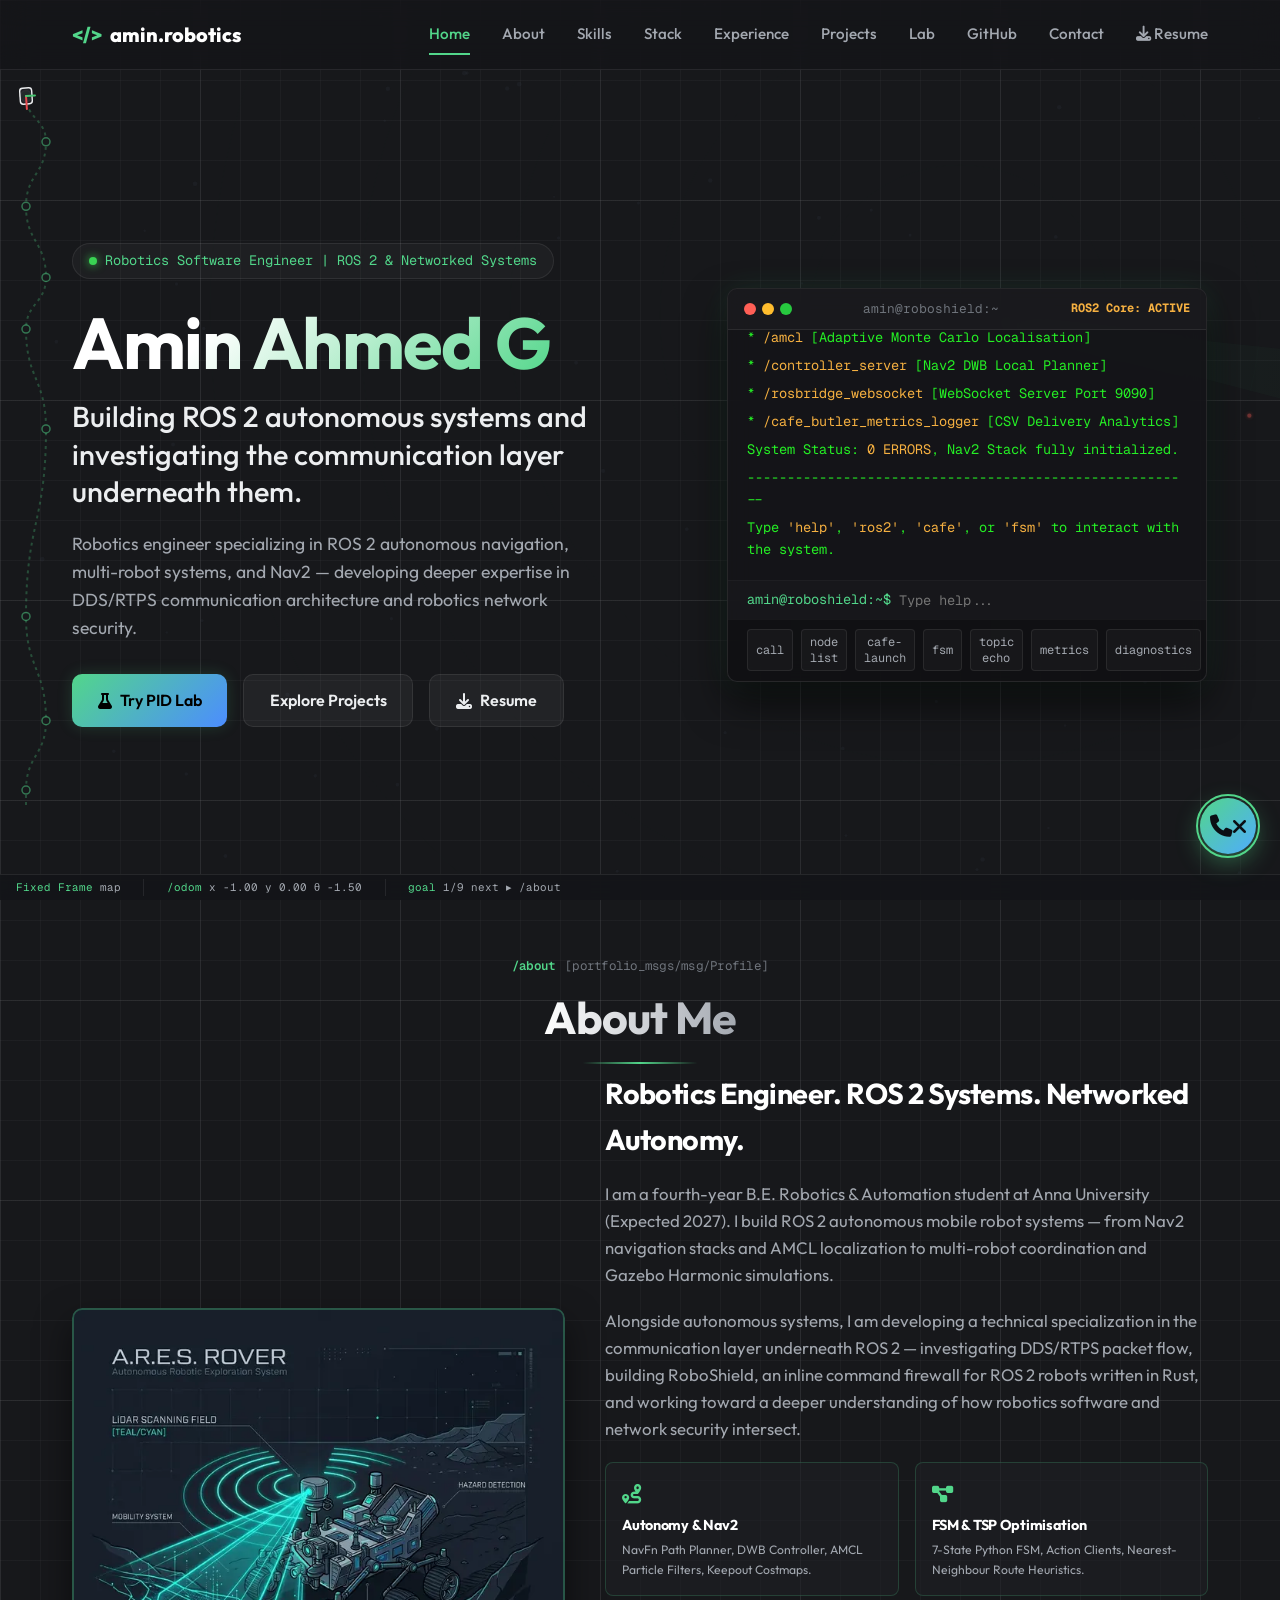
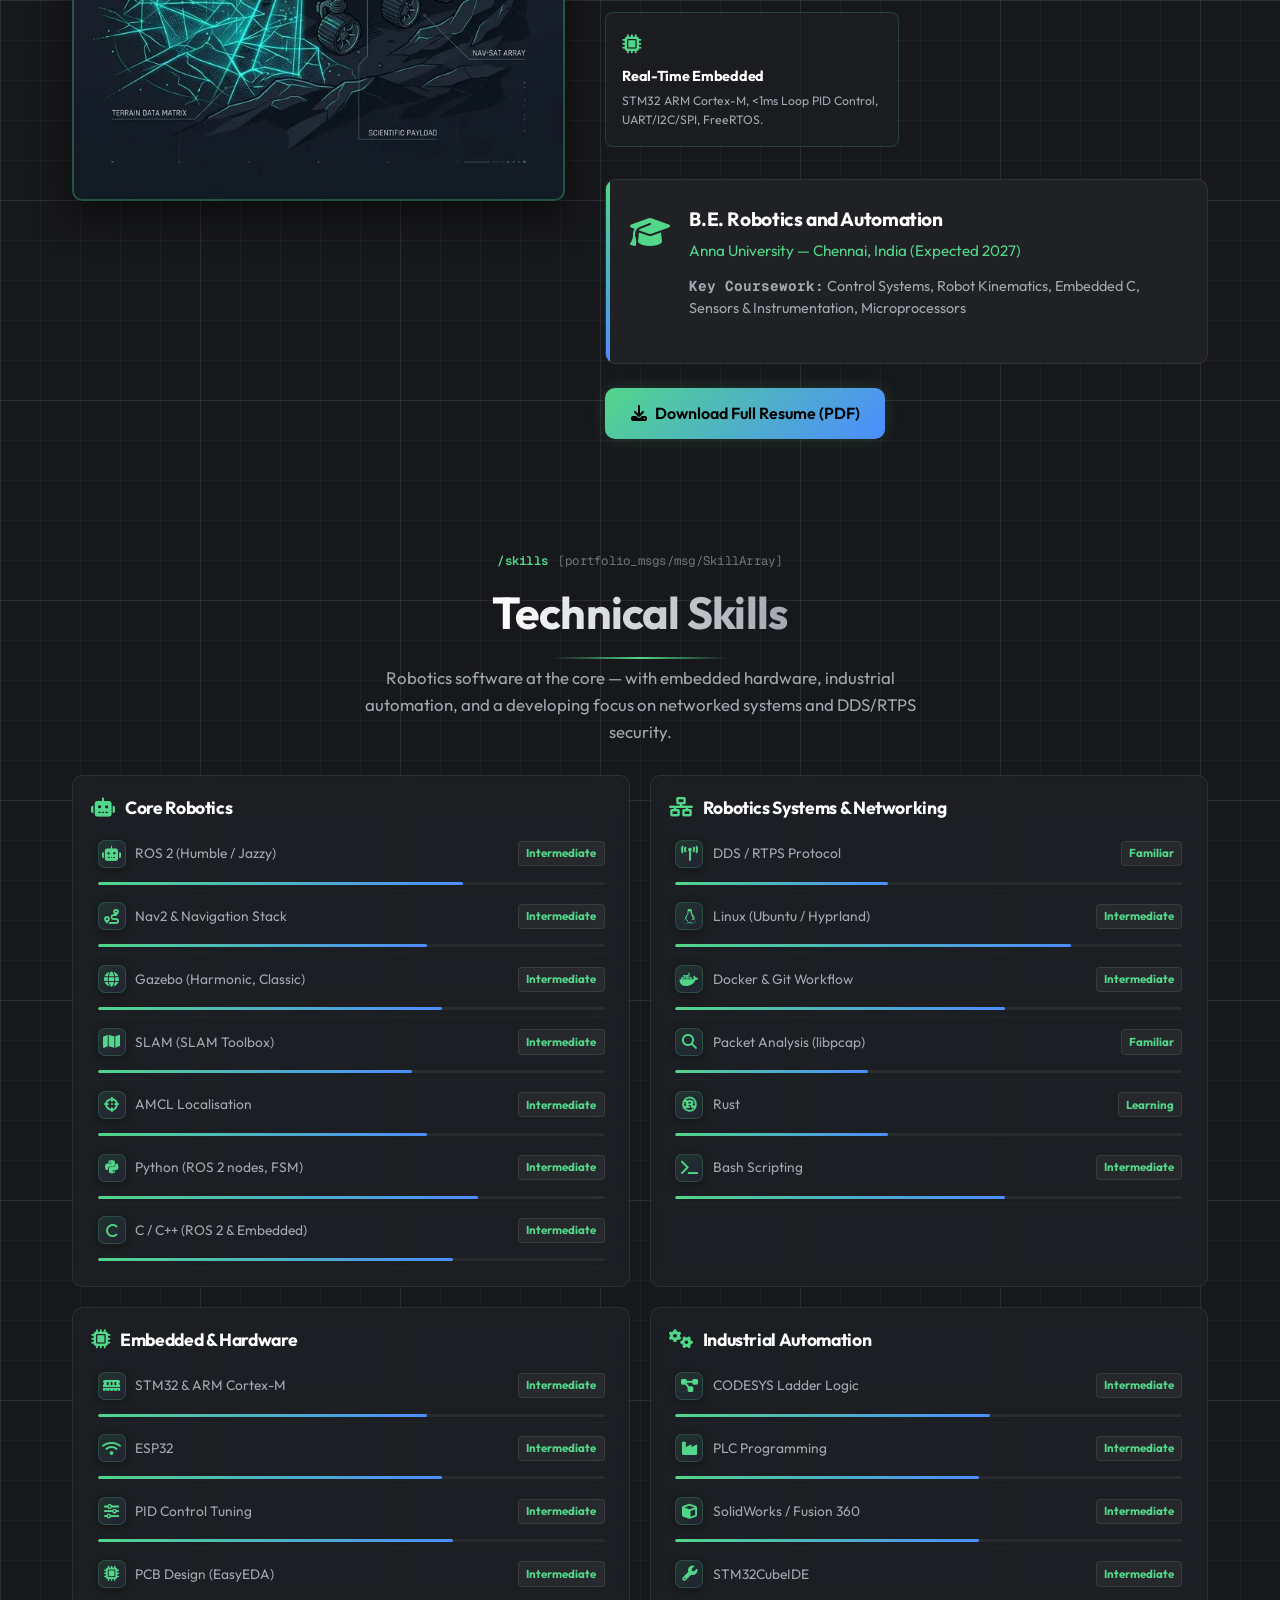
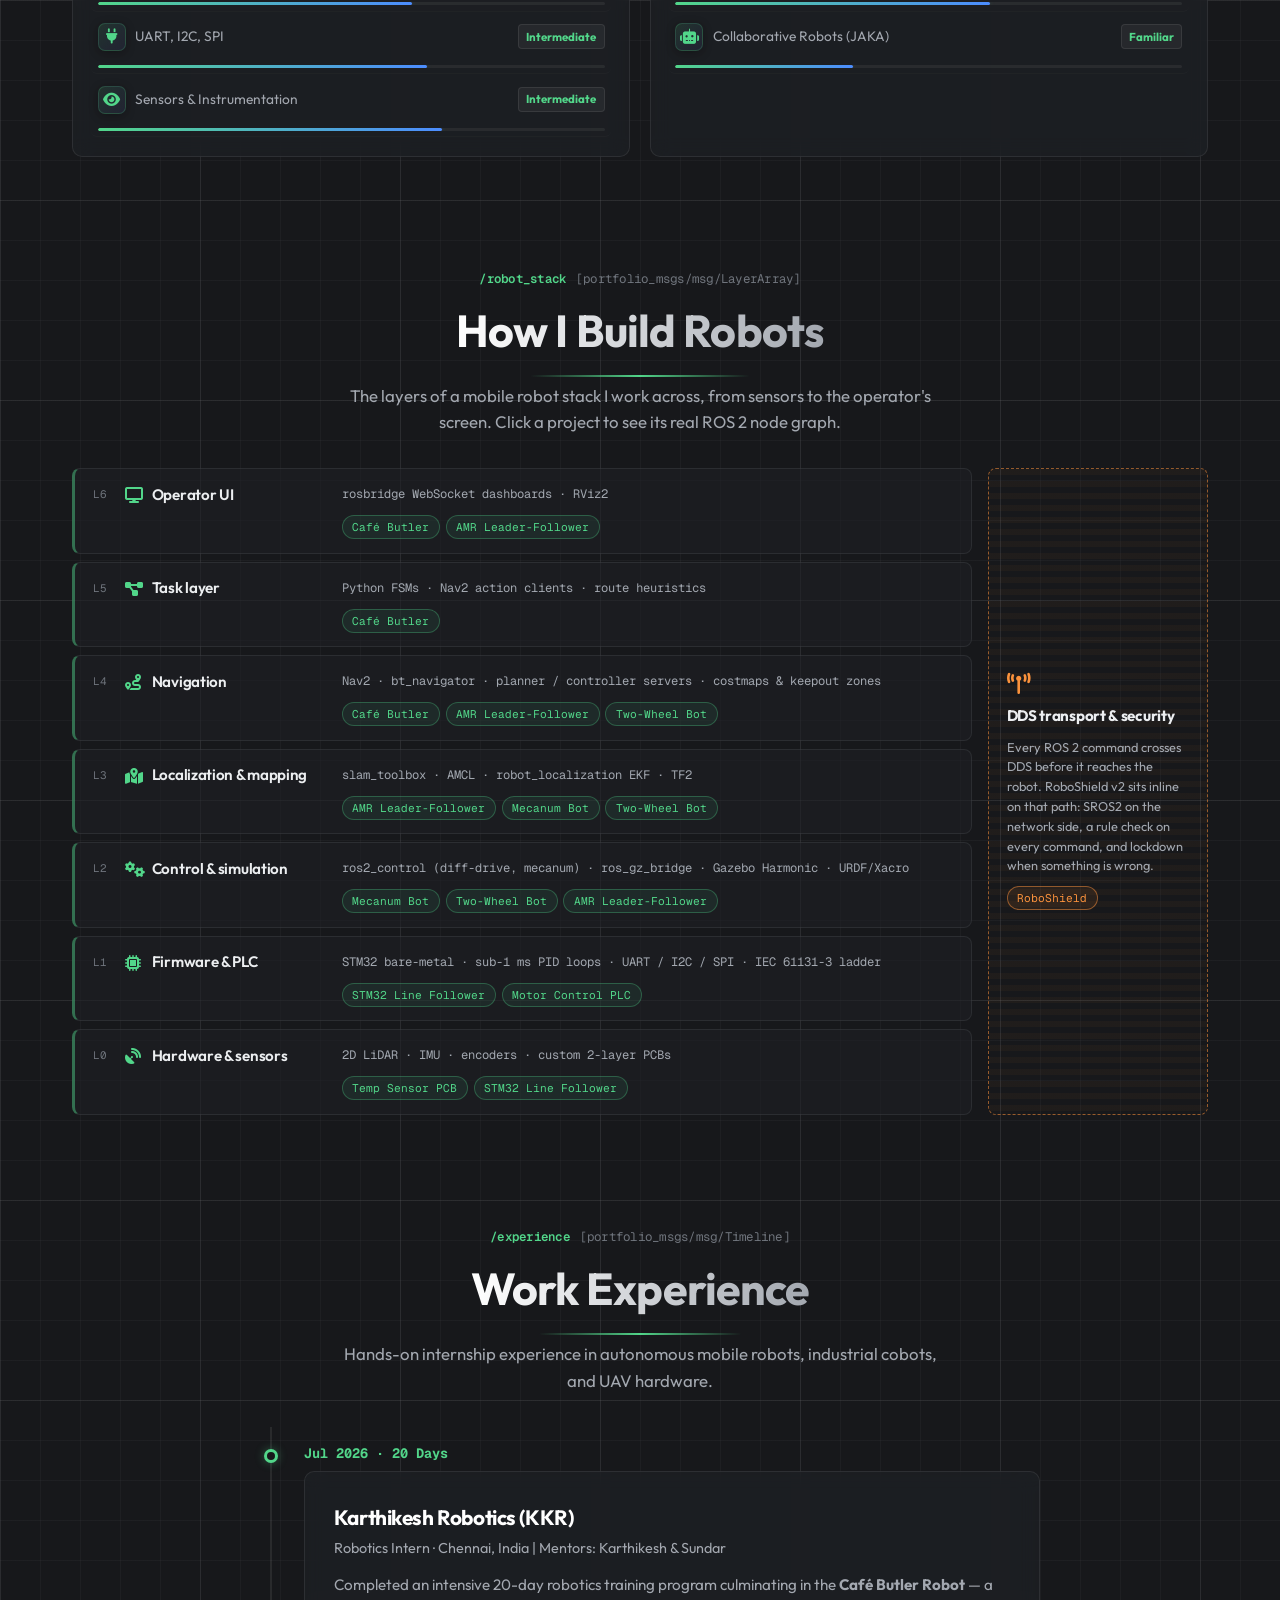
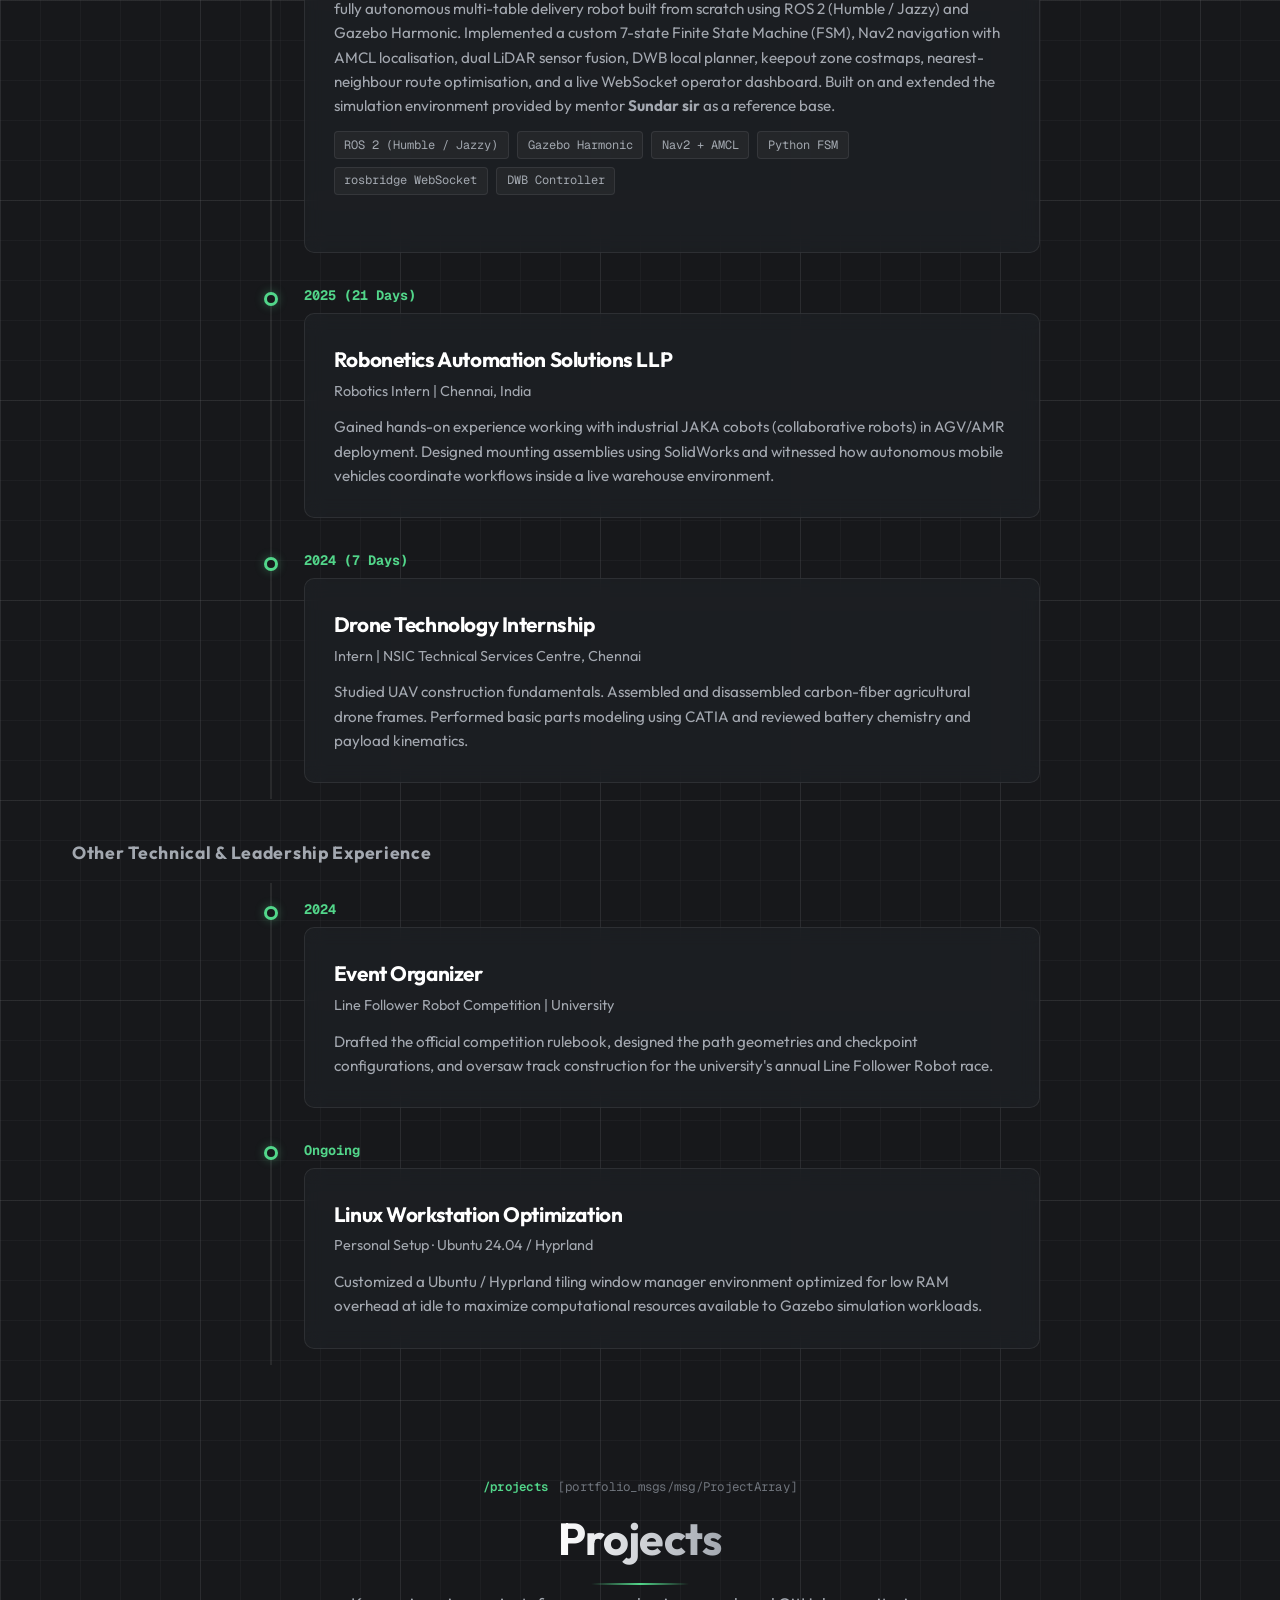
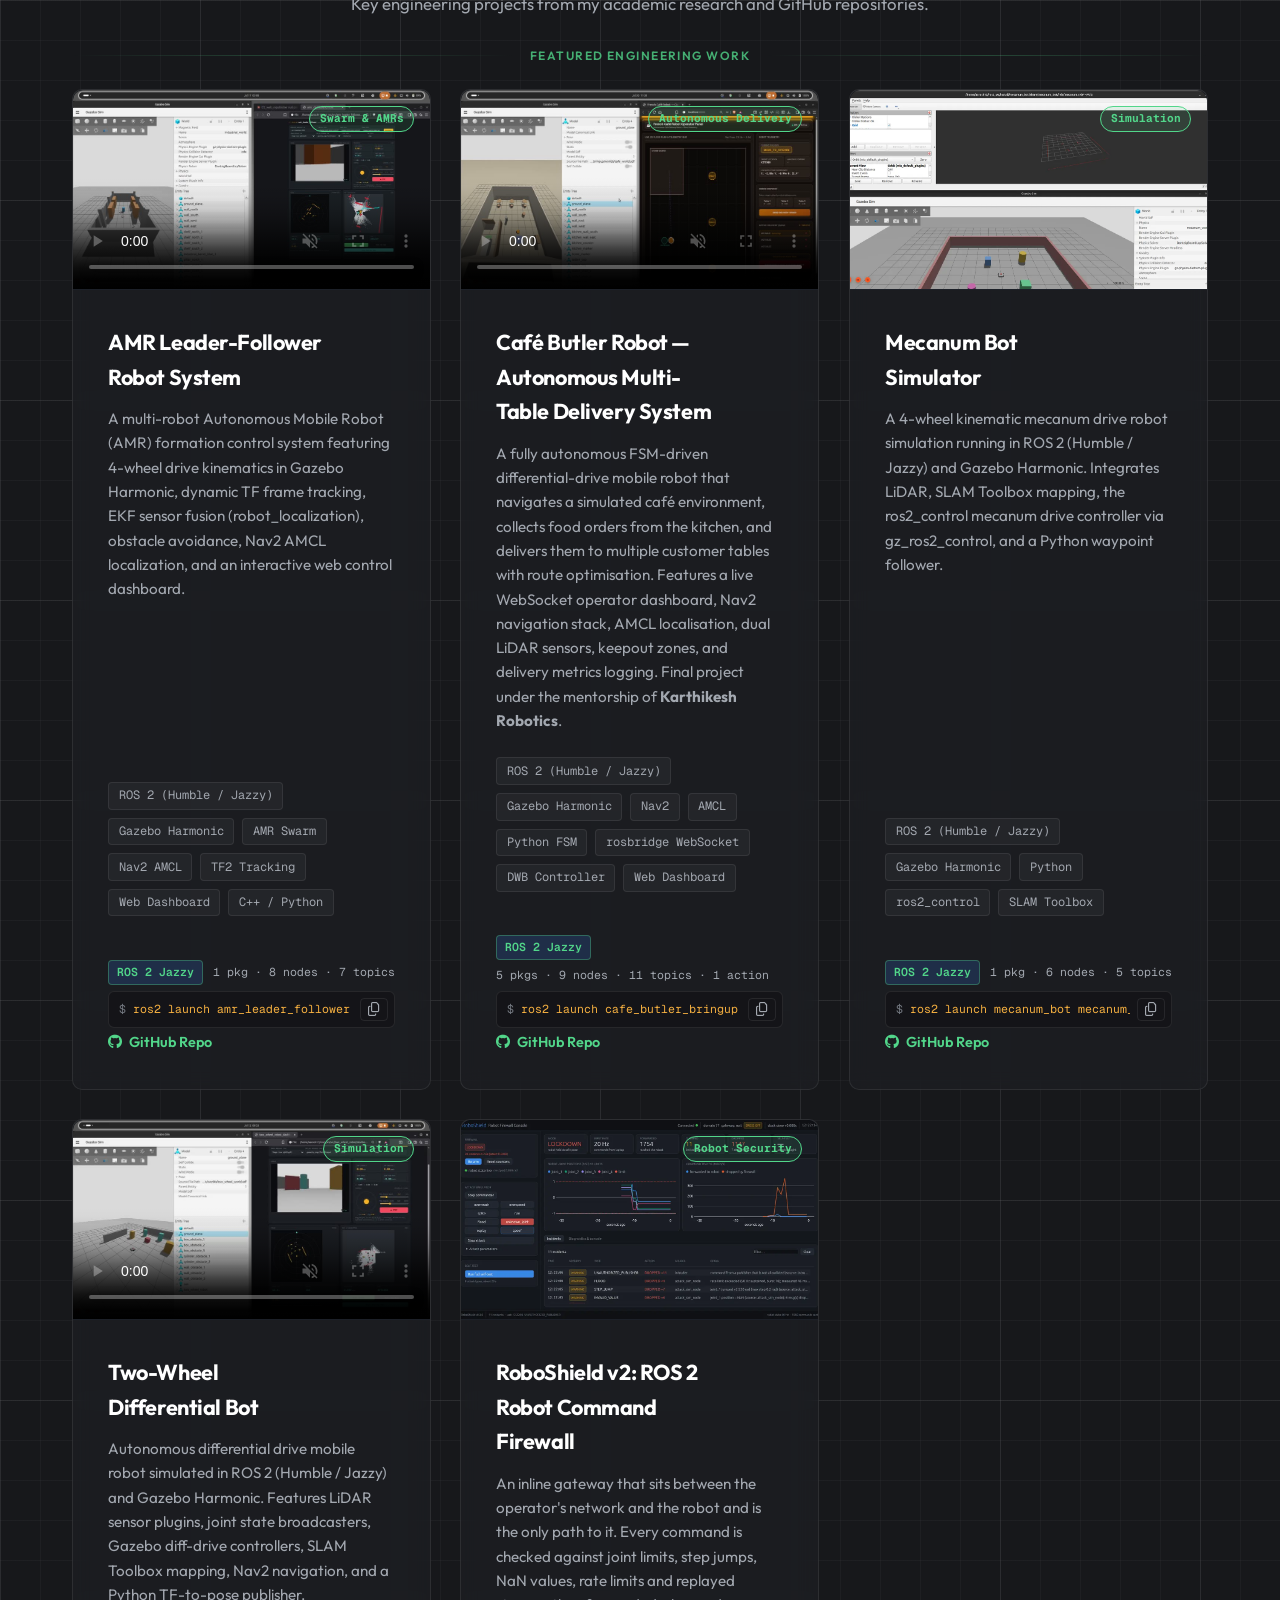
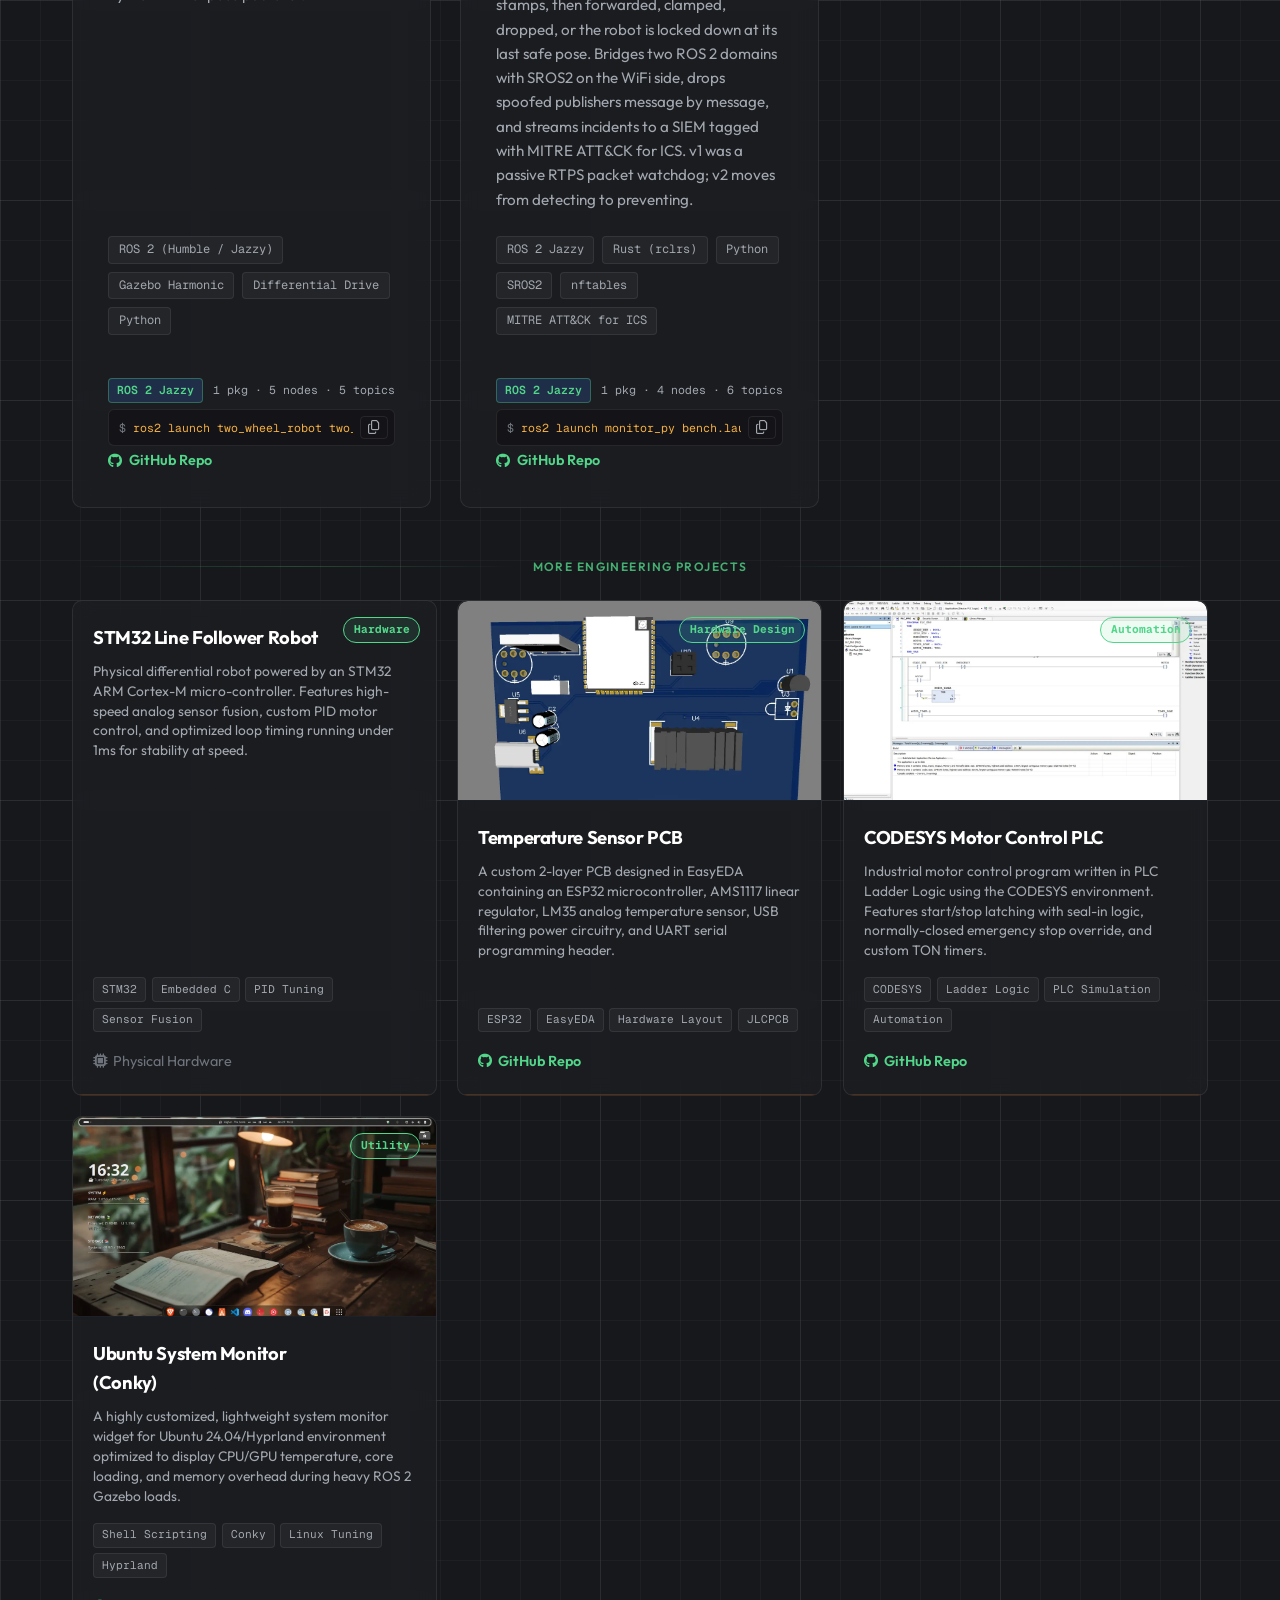
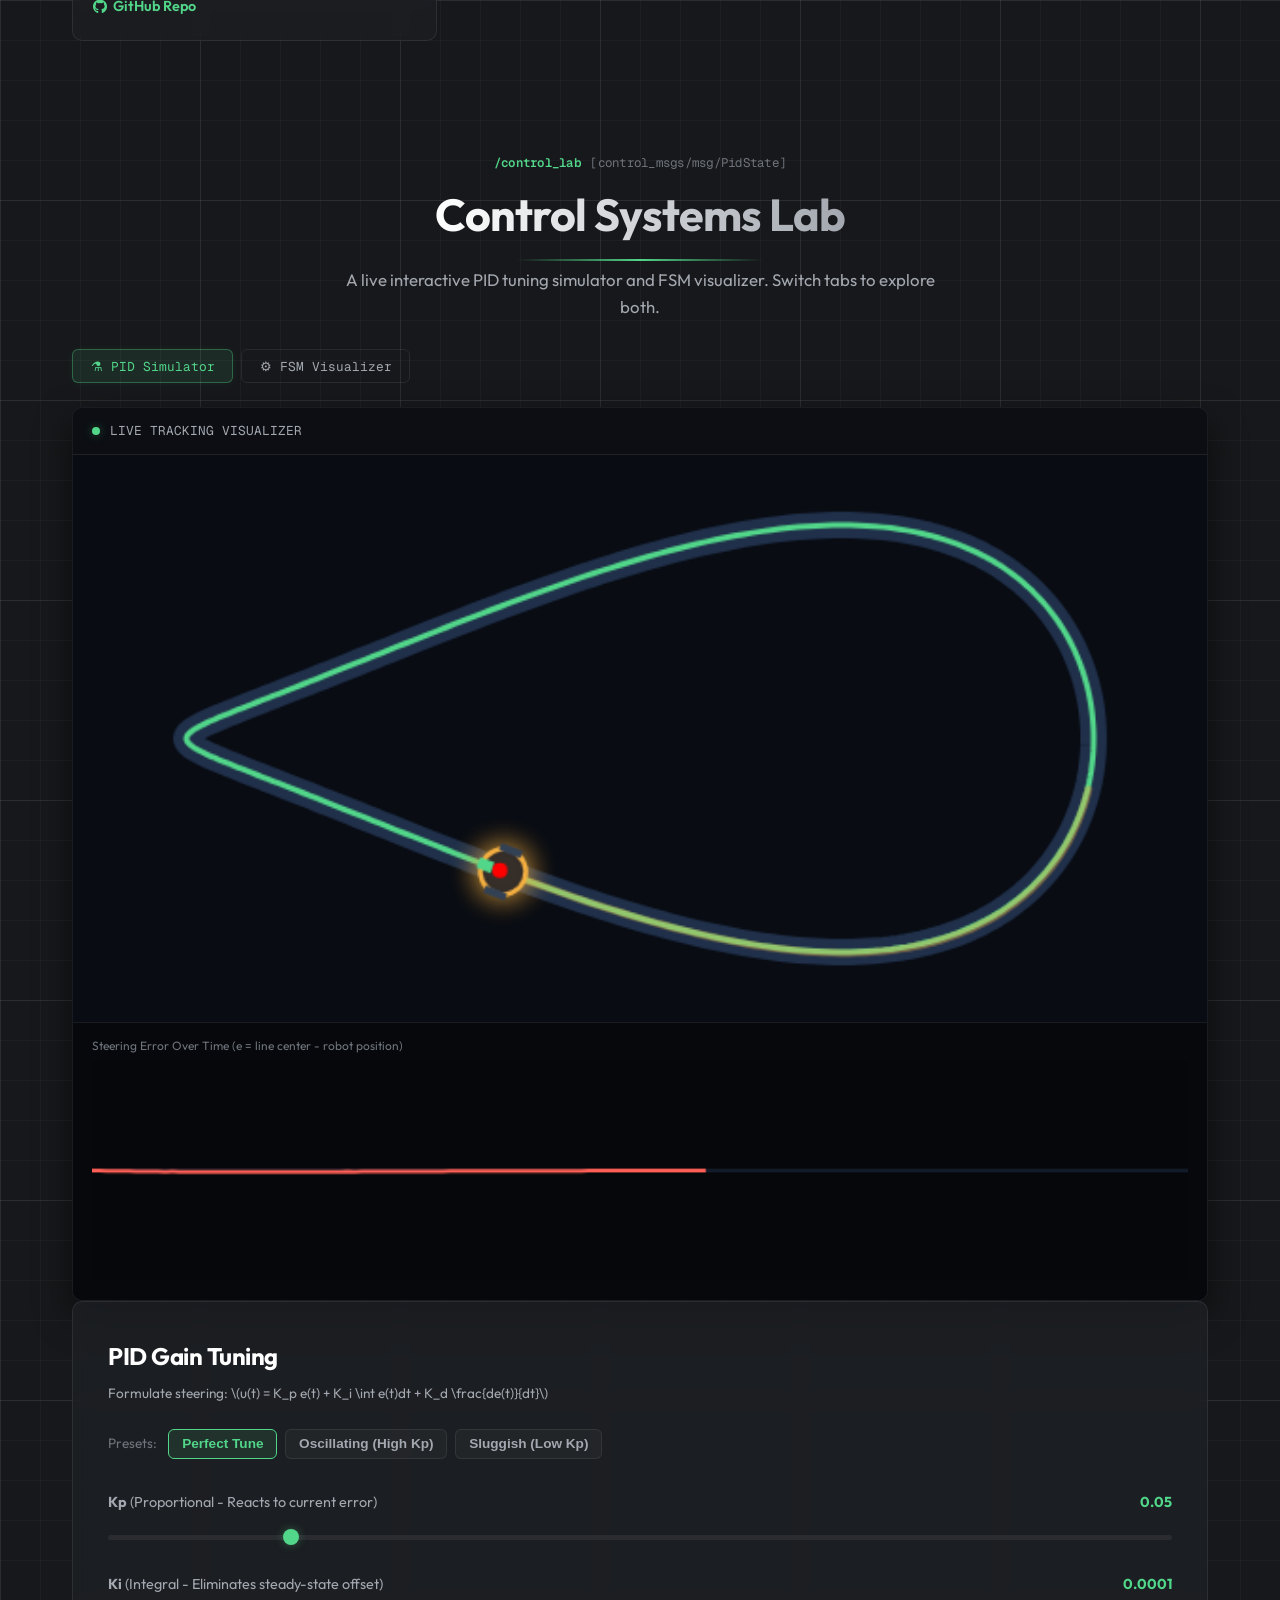
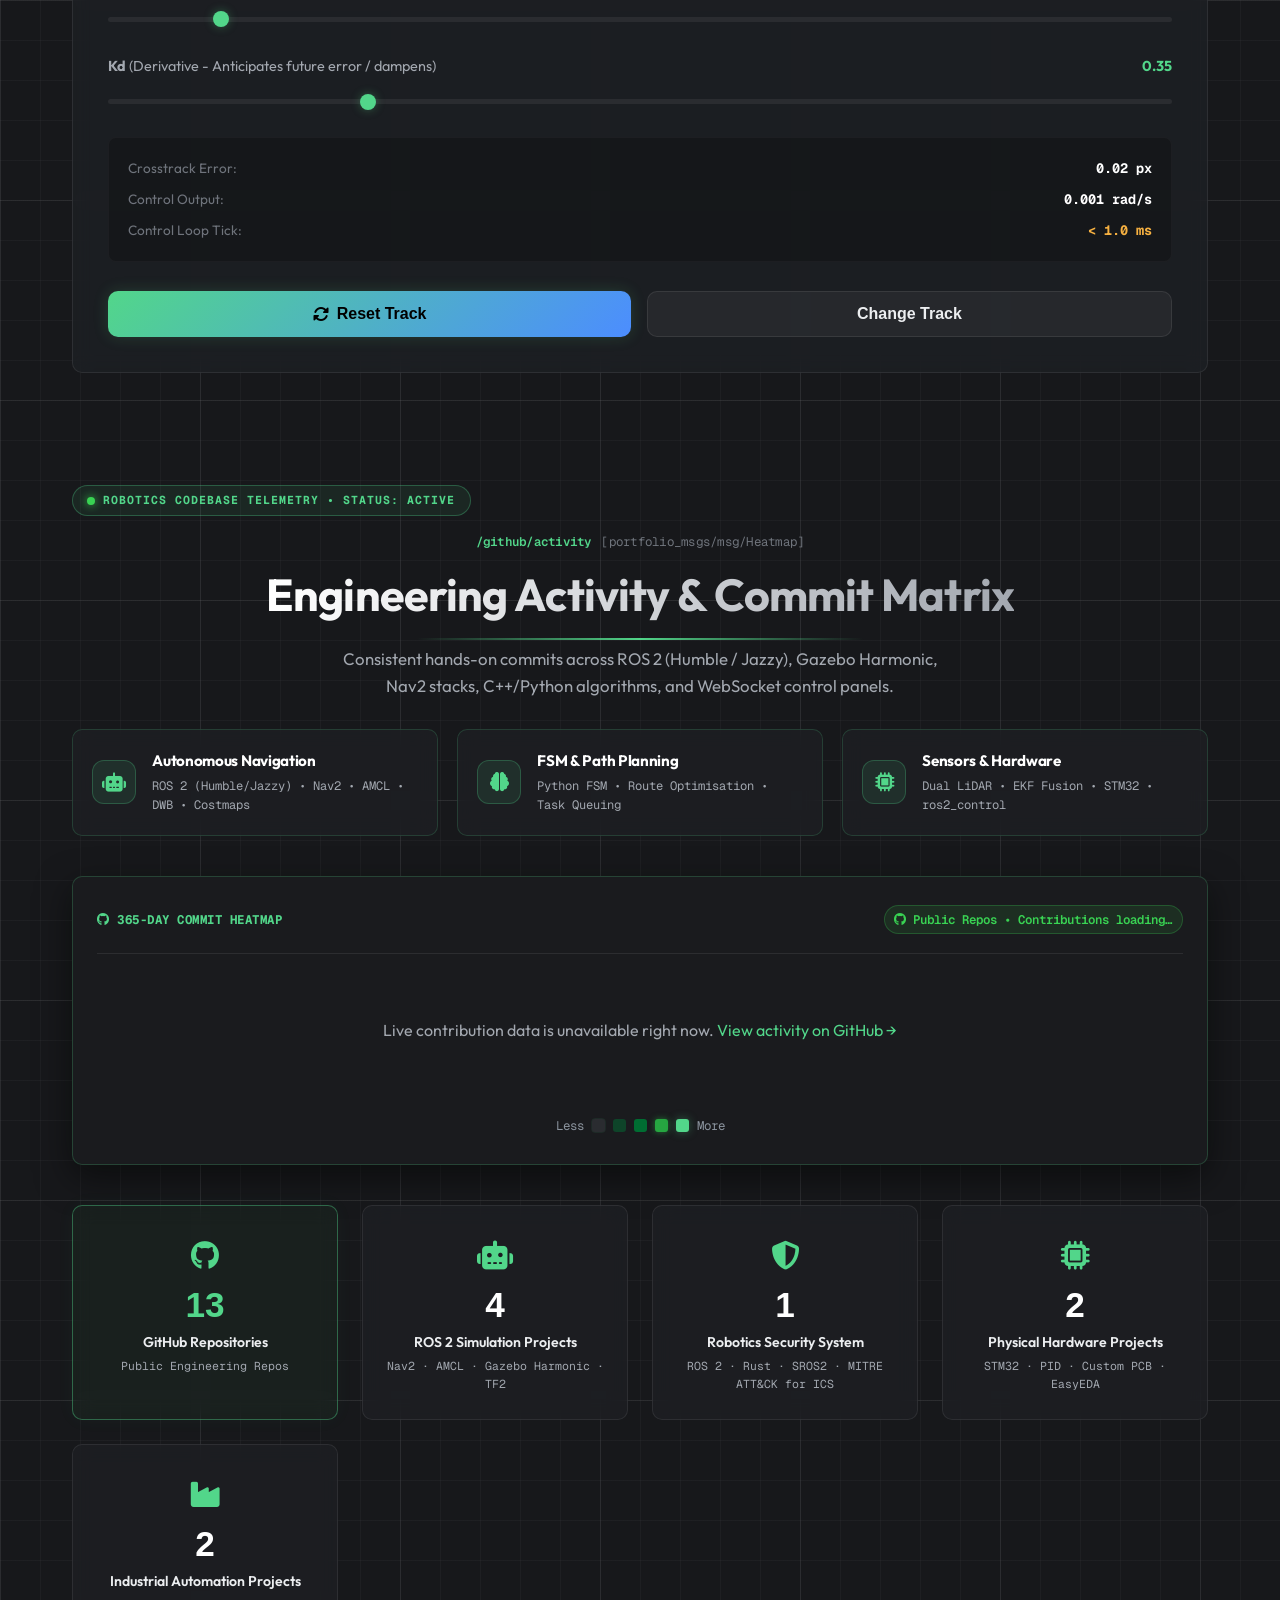
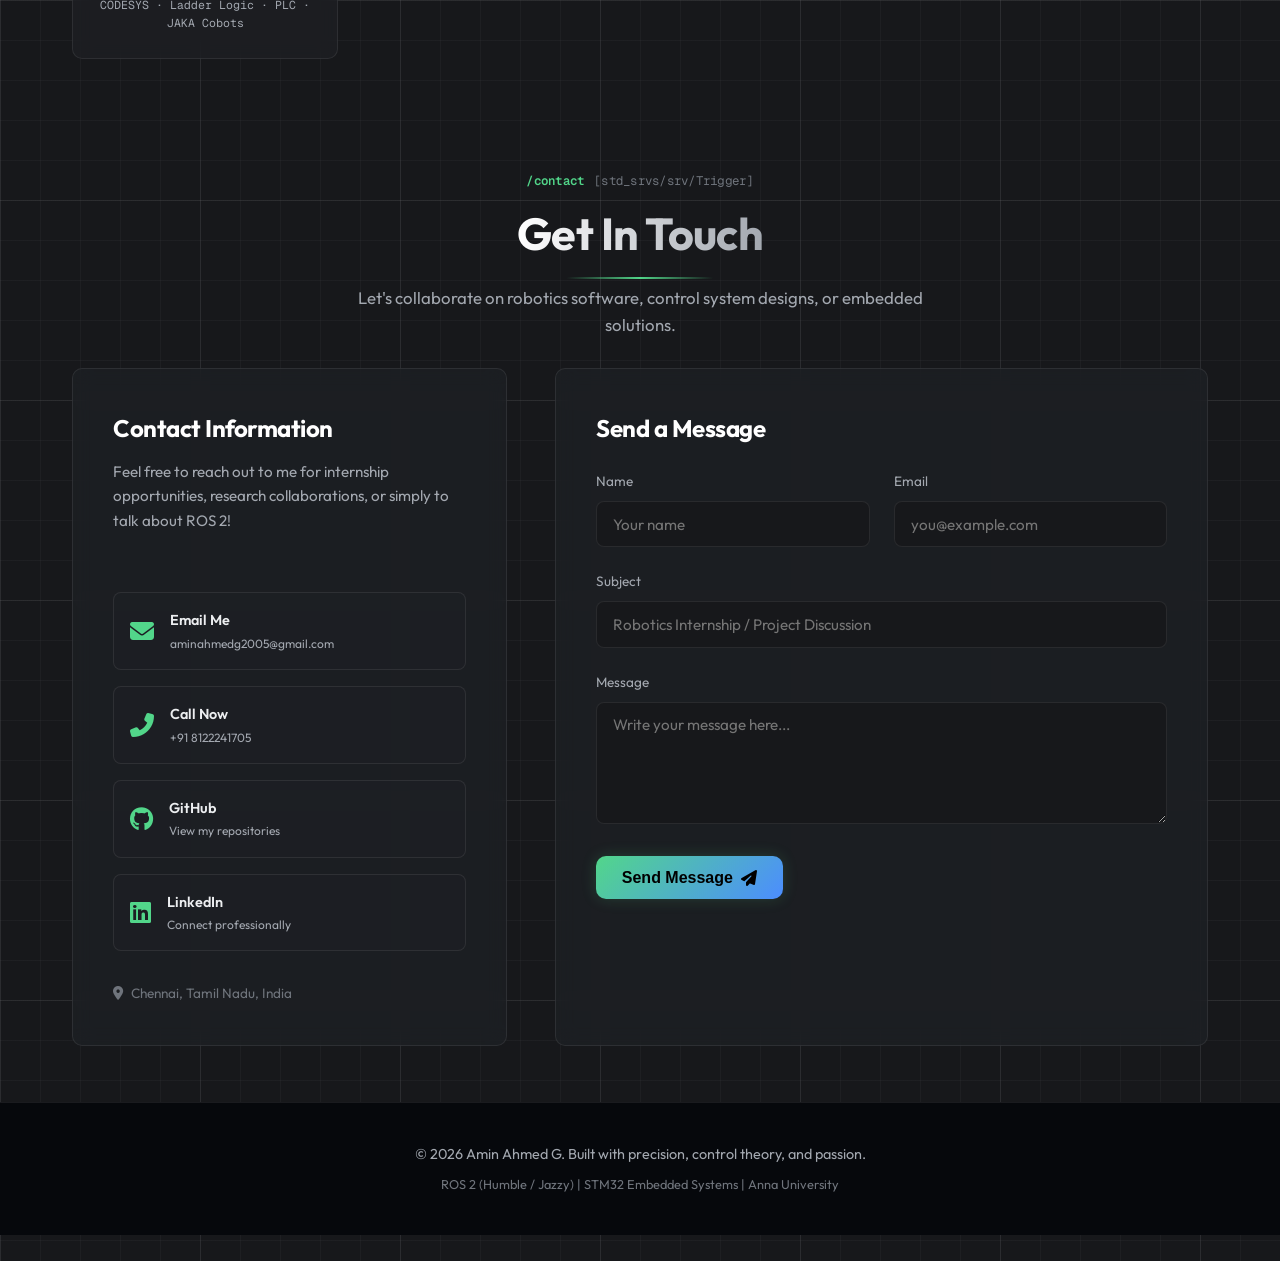
==== index.html @ becb7c3d "RViz mission identity, graphite palette, and basic shell commands in the terminal - Palette: graphit" ====
<!DOCTYPE html>
<html lang="en">
<head>
  <meta charset="UTF-8">
  <meta name="viewport" content="width=device-width, initial-scale=1.0">
  <title>Amin Ahmed G | Robotics Software Engineer | ROS 2 &amp; Networked Systems</title>
  <meta name="description" content="Portfolio of Amin Ahmed G - Robotics Software Engineer specializing in ROS 2 autonomous systems, Nav2, multi-robot systems, and developing expertise in DDS/RTPS communication and robotics network security. B.E. Robotics &amp; Automation, Anna University.">
  
  <!-- SEO & Open Graph -->
  <meta property="og:title" content="Amin Ahmed G | Robotics Software Engineer | ROS 2 &amp; Networked Systems">
  <meta property="og:description" content="Robotics Software Engineer specializing in ROS 2 autonomous systems, Nav2, and DDS/RTPS communication &amp; security layers.">
  <meta property="og:type" content="website">
  <meta property="og:url" content="https://amin-ahmed-g.github.io/Protofolio/">
  <meta property="og:image" content="https://amin-ahmed-g.github.io/Protofolio/images/og_preview.jpg">
  <meta name="twitter:card" content="summary_large_image">
  <meta property="og:image:width" content="1200">
  <meta property="og:image:height" content="670">
  <link rel="canonical" href="https://amin-ahmed-g.github.io/Protofolio/">
  <meta name="theme-color" content="#17181b">
  <script type="application/ld+json">
  {
    "@context": "https://schema.org",
    "@type": "Person",
    "name": "Amin Ahmed G",
    "jobTitle": "Robotics Software Engineer",
    "url": "https://amin-ahmed-g.github.io/Protofolio/",
    "alumniOf": { "@type": "CollegeOrUniversity", "name": "Anna University" },
    "address": { "@type": "PostalAddress", "addressLocality": "Chennai", "addressCountry": "IN" },
    "knowsAbout": ["ROS 2", "Nav2", "Gazebo", "SLAM", "DDS/RTPS", "STM32", "PID control", "C++", "Python", "Rust"],
    "sameAs": ["https://github.com/Amin-Ahmed-G", "https://www.linkedin.com/in/amin-ahmed-g/"]
  }
  </script>
  
  <!-- Favicon -->
  <link rel="icon" type="image/svg+xml" href="favicon.svg">
  
  <!-- Fonts -->
  <link rel="preconnect" href="https://fonts.googleapis.com">
  <link rel="preconnect" href="https://fonts.gstatic.com" crossorigin>
  <link href="https://fonts.googleapis.com/css2?family=Geist+Mono:wght@300;400;600;700&family=Outfit:wght@300;400;500;600;700;800&display=swap" rel="stylesheet">
  
  <!-- Stylesheets -->
  <link rel="stylesheet" href="styles.css">
  
  <!-- FontAwesome for custom icons -->
  <link rel="stylesheet" href="https://cdnjs.cloudflare.com/ajax/libs/font-awesome/6.4.0/css/all.min.css">
</head>
<body class="dark-theme">
  <!-- Interactive Lidar Point Cloud Background Canvas -->
  <canvas id="lidar-bg-canvas"></canvas>

  <!-- Navigation -->
  <header class="navbar" id="main-nav">
    <div class="nav-container">
      <a href="#home" class="logo">
        <span class="logo-icon">&lt;/&gt;</span>
        <span class="logo-text">amin.robotics</span>
      </a>
      <button class="nav-toggle" id="nav-toggle-btn" aria-label="Toggle navigation menu">
        <span class="bar"></span>
        <span class="bar"></span>
        <span class="bar"></span>
      </button>
      <nav class="nav-menu" id="nav-menu-list">
        <a href="#home" class="nav-link active">Home</a>
        <a href="#about" class="nav-link">About</a>
        <a href="#skills" class="nav-link">Skills</a>
        <a href="#architecture" class="nav-link">Stack</a>
        <a href="#experience" class="nav-link">Experience</a>
        <a href="#projects" class="nav-link">Projects</a>
        <a href="#pid-lab" class="nav-link">Lab</a>
        <a href="#github" class="nav-link">GitHub</a>
        <a href="#contact" class="nav-link">Contact</a>
        <a href="resume.pdf" download class="nav-link"><i class="fa-solid fa-download"></i> Resume</a>
      </nav>
    </div>
  </header>

  <main>
    <!-- Hero Section -->
    <section id="home" class="hero-section">
      <div class="hero-container">
        <div class="hero-content">
          <div class="badge">
            <span class="pulse-dot"></span> Robotics Software Engineer | ROS 2 &amp; Networked Systems
          </div>
          <h1>Amin Ahmed G</h1>
          <p class="tagline">Building ROS 2 autonomous systems and investigating the communication layer underneath them.</p>
          <p class="hero-description">
            Robotics engineer specializing in ROS 2 autonomous navigation, multi-robot systems, and Nav2 — developing deeper expertise in DDS/RTPS communication architecture and robotics network security.
          </p>
          <div class="hero-ctas">
            <a href="#pid-lab" class="btn btn-primary"><i class="fa-solid fa-flask"></i> Try PID Lab</a>
            <a href="#projects" class="btn btn-secondary">Explore Projects</a>
            <a href="resume.pdf" download class="btn btn-secondary"><i class="fa-solid fa-download"></i> Resume</a>
          </div>
        </div>
        
        <!-- Interactive Terminal -->
        <div class="hero-terminal">
          <div class="terminal-window" id="interactive-terminal">
            <div class="terminal-header">
              <div class="window-buttons">
                <span class="win-btn close"></span>
                <span class="win-btn minimize"></span>
                <span class="win-btn maximize"></span>
              </div>
              <div class="terminal-title">amin@roboshield:~</div>
              <div class="terminal-status">ROS2 Core: ACTIVE</div>
            </div>
            <div class="terminal-body" id="terminal-screen">
              <!-- Animated terminal text will load here -->
            </div>
            <div class="terminal-input-line">
              <span class="prompt">amin@roboshield:~$</span>
              <input type="text" id="terminal-input" autocomplete="off" placeholder="Type help..." aria-label="Terminal input command">
            </div>
                        <div class="terminal-presets">
              <button class="preset-cmd-btn" data-cmd="call">call</button>
              <button class="preset-cmd-btn" data-cmd="ros2 node list">node list</button>
              <button class="preset-cmd-btn" data-cmd="cafe-launch">cafe-launch</button>
              <button class="preset-cmd-btn" data-cmd="fsm">fsm</button>
              <button class="preset-cmd-btn" data-cmd="ros2 topic echo /scan">topic echo</button>
              <button class="preset-cmd-btn" data-cmd="metrics">metrics</button>
              <button class="preset-cmd-btn" data-cmd="diagnostics">diagnostics</button>
              <button class="preset-cmd-btn" data-cmd="contact">contact</button>
              <button class="preset-cmd-btn" data-cmd="clear">clear</button>
            </div>
          </div>
        </div>
      </div>
    </section>

    <!-- About Section -->
    <section id="about" class="about-section scroll-reveal">
      <div class="section-container">
        <p class="section-topic" aria-hidden="true"><span class="topic-name">/about</span><span class="topic-type">portfolio_msgs/msg/Profile</span></p>
        <h2 class="section-title">About Me</h2>
        <div class="about-grid">
          <div class="about-image-wrapper">
            <img src="hero_robot.webp" width="640" height="640" loading="lazy" decoding="async" alt="A.R.E.S. Autonomous Robotic Exploration System Illustration" class="about-image">
            <div class="image-overlay-border"></div>
          </div>
          <div class="about-text">
            <h3>Robotics Engineer. ROS 2 Systems. Networked Autonomy.</h3>
            <p>
              I am a fourth-year B.E. Robotics & Automation student at Anna University (Expected 2027). I build ROS 2 autonomous mobile robot systems — from Nav2 navigation stacks and AMCL localization to multi-robot coordination and Gazebo Harmonic simulations.
            </p>
            <p>
              Alongside autonomous systems, I am developing a technical specialization in the communication layer underneath ROS 2 — investigating DDS/RTPS packet flow, building RoboShield, an inline command firewall for ROS 2 robots written in Rust, and working toward a deeper understanding of how robotics software and network security intersect.
            </p>

            <div class="about-highlights-grid">
              <div class="highlight-box">
                <div class="highlight-icon"><i class="fa-solid fa-route"></i></div>
                <h4>Autonomy &amp; Nav2</h4>
                <p>NavFn Path Planner, DWB Controller, AMCL Particle Filters, Keepout Costmaps.</p>
              </div>
              <div class="highlight-box">
                <div class="highlight-icon"><i class="fa-solid fa-diagram-project"></i></div>
                <h4>FSM &amp; TSP Optimisation</h4>
                <p>7-State Python FSM, Action Clients, Nearest-Neighbour Route Heuristics.</p>
              </div>
              <div class="highlight-box">
                <div class="highlight-icon"><i class="fa-solid fa-microchip"></i></div>
                <h4>Real-Time Embedded</h4>
                <p>STM32 ARM Cortex-M, &lt;1ms Loop PID Control, UART/I2C/SPI, FreeRTOS.</p>
              </div>
            </div>
            <div class="education-card">
              <div class="edu-icon"><i class="fa-solid fa-graduation-cap"></i></div>
              <div class="edu-details">
                <h4>B.E. Robotics and Automation</h4>
                <p class="school">Anna University — Chennai, India (Expected 2027)</p>
                <p class="coursework"><strong>Key Coursework:</strong> Control Systems, Robot Kinematics, Embedded C, Sensors & Instrumentation, Microprocessors</p>
              </div>
            </div>
            <div class="about-resume-cta">
              <a href="resume.pdf" download class="btn btn-primary"><i class="fa-solid fa-download"></i> Download Full Resume (PDF)</a>
            </div>
          </div>
        </div>
      </div>
    </section>

    <!-- Skills Section -->
    <section id="skills" class="skills-section scroll-reveal">
      <div class="section-container">
        <p class="section-topic" aria-hidden="true"><span class="topic-name">/skills</span><span class="topic-type">portfolio_msgs/msg/SkillArray</span></p>
        <h2 class="section-title">Technical Skills</h2>
        <p class="section-subtitle">Robotics software at the core — with embedded hardware, industrial automation, and a developing focus on networked systems and DDS/RTPS security.</p>
        
        <div class="skills-grid">
          <!-- Core Robotics Card -->
          <div class="skill-card">
            <div class="skill-header">
              <i class="fa-solid fa-robot"></i>
              <h3>Core Robotics</h3>
            </div>
            <ul class="skill-list">
              <li data-tooltip="Middleware, Pub/Sub, Actions & Services — primarily ROS 2 Jazzy" data-skill-id="ros2"><div class="skill-name-wrap"><div class="skill-icon-wrap"><i class="fa-solid fa-robot skill-icon"></i></div><span>ROS 2 (Humble / Jazzy)</span></div><span class="skill-level">Intermediate</span><div class="skill-bar-wrap"><div class="skill-bar-fill" data-pct="72"></div></div></li>
              <li data-tooltip="Nav2 Stack, AMCL & Costmaps" data-skill-id="nav2"><div class="skill-name-wrap"><div class="skill-icon-wrap"><i class="fa-solid fa-route skill-icon"></i></div><span>Nav2 & Navigation Stack</span></div><span class="skill-level">Intermediate</span><div class="skill-bar-wrap"><div class="skill-bar-fill" data-pct="65"></div></div></li>
              <li data-tooltip="Physics World Modeling & SDF Robots" data-skill-id="gazebo"><div class="skill-name-wrap"><div class="skill-icon-wrap"><i class="fa-solid fa-globe skill-icon"></i></div><span>Gazebo (Harmonic, Classic)</span></div><span class="skill-level">Intermediate</span><div class="skill-bar-wrap"><div class="skill-bar-fill" data-pct="68"></div></div></li>
              <li data-tooltip="SLAM Toolbox 2D Mapping" data-skill-id="slam"><div class="skill-name-wrap"><div class="skill-icon-wrap"><i class="fa-solid fa-map skill-icon"></i></div><span>SLAM (SLAM Toolbox)</span></div><span class="skill-level">Intermediate</span><div class="skill-bar-wrap"><div class="skill-bar-fill" data-pct="62"></div></div></li>
              <li data-tooltip="AMCL Particle Filter Localisation" data-skill-id="amcl"><div class="skill-name-wrap"><div class="skill-icon-wrap"><i class="fa-solid fa-crosshairs skill-icon"></i></div><span>AMCL Localisation</span></div><span class="skill-level">Intermediate</span><div class="skill-bar-wrap"><div class="skill-bar-fill" data-pct="65"></div></div></li>
              <li data-tooltip="ROS2 Nodes, FSM & Python Automation" data-skill-id="python"><div class="skill-name-wrap"><div class="skill-icon-wrap"><i class="fa-brands fa-python skill-icon"></i></div><span>Python (ROS 2 nodes, FSM)</span></div><span class="skill-level">Intermediate</span><div class="skill-bar-wrap"><div class="skill-bar-fill" data-pct="75"></div></div></li>
              <li data-tooltip="Modern C++17/20 & Firmware C" data-skill-id="cpp"><div class="skill-name-wrap"><div class="skill-icon-wrap"><i class="fa-solid fa-c skill-icon"></i></div><span>C / C++ (ROS 2 & Embedded)</span></div><span class="skill-level">Intermediate</span><div class="skill-bar-wrap"><div class="skill-bar-fill" data-pct="70"></div></div></li>
            </ul>
          </div>

          <!-- Robotics Systems / Networking Card -->
          <div class="skill-card">
            <div class="skill-header">
              <i class="fa-solid fa-network-wired"></i>
              <h3>Robotics Systems & Networking</h3>
            </div>
            <ul class="skill-list">
              <li data-tooltip="ROS 2 wire-level protocol — DDS pub/sub transport layer" data-skill-id="dds"><div class="skill-name-wrap"><div class="skill-icon-wrap"><i class="fa-solid fa-tower-broadcast skill-icon"></i></div><span>DDS / RTPS Protocol</span></div><span class="skill-level">Familiar</span><div class="skill-bar-wrap"><div class="skill-bar-fill" data-pct="42"></div></div></li>
              <li data-tooltip="Ubuntu 24.04 & Hyprland Tiling WM" data-skill-id="linux"><div class="skill-name-wrap"><div class="skill-icon-wrap"><i class="fa-brands fa-linux skill-icon"></i></div><span>Linux (Ubuntu / Hyprland)</span></div><span class="skill-level">Intermediate</span><div class="skill-bar-wrap"><div class="skill-bar-fill" data-pct="78"></div></div></li>
              <li data-tooltip="Containers & Version Control" data-skill-id="docker"><div class="skill-name-wrap"><div class="skill-icon-wrap"><i class="fa-brands fa-docker skill-icon"></i></div><span>Docker & Git Workflow</span></div><span class="skill-level">Intermediate</span><div class="skill-bar-wrap"><div class="skill-bar-fill" data-pct="65"></div></div></li>
              <li data-tooltip="Capture & inspection via libpcap" data-skill-id="pcap"><div class="skill-name-wrap"><div class="skill-icon-wrap"><i class="fa-solid fa-magnifying-glass skill-icon"></i></div><span>Packet Analysis (libpcap)</span></div><span class="skill-level">Familiar</span><div class="skill-bar-wrap"><div class="skill-bar-fill" data-pct="38"></div></div></li>
              <li data-tooltip="Systems Programming & Network Parsers" data-skill-id="rust"><div class="skill-name-wrap"><div class="skill-icon-wrap"><i class="fa-brands fa-rust skill-icon"></i></div><span>Rust</span></div><span class="skill-level">Learning</span><div class="skill-bar-wrap"><div class="skill-bar-fill" data-pct="42"></div></div></li>
              <li data-tooltip="Linux Automation & Deployment Scripts" data-skill-id="bash"><div class="skill-name-wrap"><div class="skill-icon-wrap"><i class="fa-solid fa-terminal skill-icon"></i></div><span>Bash Scripting</span></div><span class="skill-level">Intermediate</span><div class="skill-bar-wrap"><div class="skill-bar-fill" data-pct="65"></div></div></li>
            </ul>
          </div>

          <!-- Embedded & Hardware Card -->
          <div class="skill-card">
            <div class="skill-header">
              <i class="fa-solid fa-microchip"></i>
              <h3>Embedded & Hardware</h3>
            </div>
            <ul class="skill-list">
              <li data-tooltip="ARM Cortex-M Baremetal & FreeRTOS" data-skill-id="stm32"><div class="skill-name-wrap"><div class="skill-icon-wrap"><i class="fa-solid fa-memory skill-icon"></i></div><span>STM32 & ARM Cortex-M</span></div><span class="skill-level">Intermediate</span><div class="skill-bar-wrap"><div class="skill-bar-fill" data-pct="65"></div></div></li>
              <li data-tooltip="IoT Modules & SBCs" data-skill-id="esp32"><div class="skill-name-wrap"><div class="skill-icon-wrap"><i class="fa-solid fa-wifi skill-icon"></i></div><span>ESP32</span></div><span class="skill-level">Intermediate</span><div class="skill-bar-wrap"><div class="skill-bar-fill" data-pct="68"></div></div></li>
              <li data-tooltip="Closed-Loop Motor Feedback & Tuning" data-skill-id="pid"><div class="skill-name-wrap"><div class="skill-icon-wrap"><i class="fa-solid fa-sliders skill-icon"></i></div><span>PID Control Tuning</span></div><span class="skill-level">Intermediate</span><div class="skill-bar-wrap"><div class="skill-bar-fill" data-pct="70"></div></div></li>
              <li data-tooltip="2-Layer PCB Layout & Gerber Export" data-skill-id="easyeda"><div class="skill-name-wrap"><div class="skill-icon-wrap"><i class="fa-solid fa-microchip skill-icon"></i></div><span>PCB Design (EasyEDA)</span></div><span class="skill-level">Intermediate</span><div class="skill-bar-wrap"><div class="skill-bar-fill" data-pct="62"></div></div></li>
              <li data-tooltip="Peripherals & Serial Protocols" data-skill-id="protocols"><div class="skill-name-wrap"><div class="skill-icon-wrap"><i class="fa-solid fa-plug skill-icon"></i></div><span>UART, I2C, SPI</span></div><span class="skill-level">Intermediate</span><div class="skill-bar-wrap"><div class="skill-bar-fill" data-pct="65"></div></div></li>
              <li data-tooltip="LiDAR, IMU & Encoder Integration" data-skill-id="sensors"><div class="skill-name-wrap"><div class="skill-icon-wrap"><i class="fa-solid fa-eye skill-icon"></i></div><span>Sensors & Instrumentation</span></div><span class="skill-level">Intermediate</span><div class="skill-bar-wrap"><div class="skill-bar-fill" data-pct="68"></div></div></li>
            </ul>
          </div>

          <!-- Industrial Automation Card -->
          <div class="skill-card">
            <div class="skill-header">
              <i class="fa-solid fa-gears"></i>
              <h3>Industrial Automation</h3>
            </div>
            <ul class="skill-list">
              <li data-tooltip="Industrial Automation Logic & Safety Interlocks" data-skill-id="codesys"><div class="skill-name-wrap"><div class="skill-icon-wrap"><i class="fa-solid fa-diagram-project skill-icon"></i></div><span>CODESYS Ladder Logic</span></div><span class="skill-level">Intermediate</span><div class="skill-bar-wrap"><div class="skill-bar-fill" data-pct="62"></div></div></li>
              <li data-tooltip="PLC Program Simulation & Testing" data-skill-id="plc"><div class="skill-name-wrap"><div class="skill-icon-wrap"><i class="fa-solid fa-industry skill-icon"></i></div><span>PLC Programming</span></div><span class="skill-level">Intermediate</span><div class="skill-bar-wrap"><div class="skill-bar-fill" data-pct="60"></div></div></li>
              <li data-tooltip="3D Robot CAD Models & Assemblies" data-skill-id="solidworks"><div class="skill-name-wrap"><div class="skill-icon-wrap"><i class="fa-solid fa-cube skill-icon"></i></div><span>SolidWorks / Fusion 360</span></div><span class="skill-level">Intermediate</span><div class="skill-bar-wrap"><div class="skill-bar-fill" data-pct="60"></div></div></li>
              <li data-tooltip="ST-Link Flash & Cube IDE" data-skill-id="stm32ide"><div class="skill-name-wrap"><div class="skill-icon-wrap"><i class="fa-solid fa-wrench skill-icon"></i></div><span>STM32CubeIDE</span></div><span class="skill-level">Intermediate</span><div class="skill-bar-wrap"><div class="skill-bar-fill" data-pct="62"></div></div></li>
              <li data-tooltip="JAKA Cobots & AMR/AGV deployments" data-skill-id="cobots"><div class="skill-name-wrap"><div class="skill-icon-wrap"><i class="fa-solid fa-robot skill-icon"></i></div><span>Collaborative Robots (JAKA)</span></div><span class="skill-level">Familiar</span><div class="skill-bar-wrap"><div class="skill-bar-fill" data-pct="35"></div></div></li>
            </ul>
          </div>
        </div>
      </div>
    </section>

    <!-- Architecture Section -->
    <section id="architecture" class="arch-section scroll-reveal">
      <div class="section-container">
        <p class="section-topic" aria-hidden="true"><span class="topic-name">/robot_stack</span><span class="topic-type">portfolio_msgs/msg/LayerArray</span></p>
        <h2 class="section-title">How I Build Robots</h2>
        <p class="section-subtitle">The layers of a mobile robot stack I work across, from sensors to the operator's screen. Click a project to see its real ROS 2 node graph.</p>
        <div class="arch-grid">
          <ol class="arch-stack" aria-label="Robot software stack, top to bottom">
            <li class="arch-layer">
              <div class="arch-layer-head"><span class="arch-layer-idx">L6</span><i class="fa-solid fa-display"></i><h3>Operator UI</h3></div>
              <p class="arch-tools">rosbridge WebSocket dashboards &middot; RViz2</p>
              <div class="arch-chips"><button type="button" class="arch-chip" data-open-project="cafe-butler">Café Butler</button><button type="button" class="arch-chip" data-open-project="amr-leader-follower">AMR Leader-Follower</button></div>
            </li>
            <li class="arch-layer">
              <div class="arch-layer-head"><span class="arch-layer-idx">L5</span><i class="fa-solid fa-diagram-project"></i><h3>Task layer</h3></div>
              <p class="arch-tools">Python FSMs &middot; Nav2 action clients &middot; route heuristics</p>
              <div class="arch-chips"><button type="button" class="arch-chip" data-open-project="cafe-butler">Café Butler</button></div>
            </li>
            <li class="arch-layer">
              <div class="arch-layer-head"><span class="arch-layer-idx">L4</span><i class="fa-solid fa-route"></i><h3>Navigation</h3></div>
              <p class="arch-tools">Nav2 &middot; bt_navigator &middot; planner / controller servers &middot; costmaps &amp; keepout zones</p>
              <div class="arch-chips"><button type="button" class="arch-chip" data-open-project="cafe-butler">Café Butler</button><button type="button" class="arch-chip" data-open-project="amr-leader-follower">AMR Leader-Follower</button><button type="button" class="arch-chip" data-open-project="two-wheel-bot">Two-Wheel Bot</button></div>
            </li>
            <li class="arch-layer">
              <div class="arch-layer-head"><span class="arch-layer-idx">L3</span><i class="fa-solid fa-map-location-dot"></i><h3>Localization &amp; mapping</h3></div>
              <p class="arch-tools">slam_toolbox &middot; AMCL &middot; robot_localization EKF &middot; TF2</p>
              <div class="arch-chips"><button type="button" class="arch-chip" data-open-project="amr-leader-follower">AMR Leader-Follower</button><button type="button" class="arch-chip" data-open-project="mecanum-bot">Mecanum Bot</button><button type="button" class="arch-chip" data-open-project="two-wheel-bot">Two-Wheel Bot</button></div>
            </li>
            <li class="arch-layer">
              <div class="arch-layer-head"><span class="arch-layer-idx">L2</span><i class="fa-solid fa-gears"></i><h3>Control &amp; simulation</h3></div>
              <p class="arch-tools">ros2_control (diff-drive, mecanum) &middot; ros_gz_bridge &middot; Gazebo Harmonic &middot; URDF/Xacro</p>
              <div class="arch-chips"><button type="button" class="arch-chip" data-open-project="mecanum-bot">Mecanum Bot</button><button type="button" class="arch-chip" data-open-project="two-wheel-bot">Two-Wheel Bot</button><button type="button" class="arch-chip" data-open-project="amr-leader-follower">AMR Leader-Follower</button></div>
            </li>
            <li class="arch-layer">
              <div class="arch-layer-head"><span class="arch-layer-idx">L1</span><i class="fa-solid fa-microchip"></i><h3>Firmware &amp; PLC</h3></div>
              <p class="arch-tools">STM32 bare-metal &middot; sub-1 ms PID loops &middot; UART / I2C / SPI &middot; IEC 61131-3 ladder</p>
              <div class="arch-chips"><button type="button" class="arch-chip" data-open-project="stm32-line-follower">STM32 Line Follower</button><button type="button" class="arch-chip" data-open-project="motor-control-plc">Motor Control PLC</button></div>
            </li>
            <li class="arch-layer">
              <div class="arch-layer-head"><span class="arch-layer-idx">L0</span><i class="fa-solid fa-satellite-dish"></i><h3>Hardware &amp; sensors</h3></div>
              <p class="arch-tools">2D LiDAR &middot; IMU &middot; encoders &middot; custom 2-layer PCBs</p>
              <div class="arch-chips"><button type="button" class="arch-chip" data-open-project="temp-sensor-pcb">Temp Sensor PCB</button><button type="button" class="arch-chip" data-open-project="stm32-line-follower">STM32 Line Follower</button></div>
            </li>
          </ol>
          <aside class="arch-rail" aria-label="Transport layer">
            <div class="arch-rail-inner">
              <i class="fa-solid fa-tower-broadcast"></i>
              <h3>DDS transport &amp; security</h3>
              <p>Every ROS 2 command crosses DDS before it reaches the robot. RoboShield v2 sits inline on that path: SROS2 on the network side, a rule check on every command, and lockdown when something is wrong.</p>
              <button type="button" class="arch-chip" data-open-project="roboshield">RoboShield</button>
            </div>
          </aside>
        </div>
      </div>
    </section>

    <!-- Work Experience Section -->
    <section id="experience" class="experience-section scroll-reveal">
      <div class="section-container">
        <p class="section-topic" aria-hidden="true"><span class="topic-name">/experience</span><span class="topic-type">portfolio_msgs/msg/Timeline</span></p>
        <h2 class="section-title">Work Experience</h2>
        <p class="section-subtitle">Hands-on internship experience in autonomous mobile robots, industrial cobots, and UAV hardware.</p>
        
        <div class="timeline">
          <!-- KKR Internship -->
          <div class="timeline-item">
            <div class="timeline-dot"></div>
            <div class="timeline-date">Jul 2026 · 20 Days</div>
            <div class="timeline-content">
              <h3>Karthikesh Robotics (KKR)</h3>
              <span class="role">Robotics Intern · Chennai, India | Mentors: Karthikesh &amp; Sundar</span>
              <p>
                Completed an intensive 20-day robotics training program culminating in the <strong>Café Butler Robot</strong> — a fully autonomous multi-table delivery robot built from scratch using ROS 2 (Humble / Jazzy) and Gazebo Harmonic. Implemented a custom 7-state Finite State Machine (FSM), Nav2 navigation with AMCL localisation, dual LiDAR sensor fusion, DWB local planner, keepout zone costmaps, nearest-neighbour route optimisation, and a live WebSocket operator dashboard. Built on and extended the simulation environment provided by mentor <strong>Sundar sir</strong> as a reference base.
              </p>
              <div class="project-tech mt-sm">
                <span>ROS 2 (Humble / Jazzy)</span>
                <span>Gazebo Harmonic</span>
                <span>Nav2 + AMCL</span>
                <span>Python FSM</span>
                <span>rosbridge WebSocket</span>
                <span>DWB Controller</span>
              </div>
            </div>
          </div>

          <!-- Robonetics Internship -->
          <div class="timeline-item">
            <div class="timeline-dot"></div>
            <div class="timeline-date">2025 (21 Days)</div>
            <div class="timeline-content">
              <h3>Robonetics Automation Solutions LLP</h3>
              <span class="role">Robotics Intern | Chennai, India</span>
              <p>
                Gained hands-on experience working with industrial JAKA cobots (collaborative robots) in AGV/AMR deployment. Designed mounting assemblies using SolidWorks and witnessed how autonomous mobile vehicles coordinate workflows inside a live warehouse environment.
              </p>
            </div>
          </div>

          <!-- Drone Internship -->
          <div class="timeline-item">
            <div class="timeline-dot"></div>
            <div class="timeline-date">2024 (7 Days)</div>
            <div class="timeline-content">
              <h3>Drone Technology Internship</h3>
              <span class="role">Intern | NSIC Technical Services Centre, Chennai</span>
              <p>
                Studied UAV construction fundamentals. Assembled and disassembled carbon-fiber agricultural drone frames. Performed basic parts modeling using CATIA and reviewed battery chemistry and payload kinematics.
              </p>
            </div>
          </div>
        </div>

        <!-- Other Technical Experience -->
        <h3 class="subsection-title">Other Technical &amp; Leadership Experience</h3>
        <div class="timeline mt-md">
          <!-- Leadership -->
          <div class="timeline-item">
            <div class="timeline-dot"></div>
            <div class="timeline-date">2024</div>
            <div class="timeline-content">
              <h3>Event Organizer</h3>
              <span class="role">Line Follower Robot Competition | University</span>
              <p>
                Drafted the official competition rulebook, designed the path geometries and checkpoint configurations, and oversaw track construction for the university's annual Line Follower Robot race.
              </p>
            </div>
          </div>

          <!-- Linux Tuning -->
          <div class="timeline-item">
            <div class="timeline-dot"></div>
            <div class="timeline-date">Ongoing</div>
            <div class="timeline-content">
              <h3>Linux Workstation Optimization</h3>
              <span class="role">Personal Setup · Ubuntu 24.04 / Hyprland</span>
              <p>
                Customized a Ubuntu / Hyprland tiling window manager environment optimized for low RAM overhead at idle to maximize computational resources available to Gazebo simulation workloads.
              </p>
            </div>
          </div>
        </div>
      </div>
    </section>

    <!-- Projects Section -->
    <section id="projects" class="projects-section scroll-reveal">
      <div class="section-container">
        <p class="section-topic" aria-hidden="true"><span class="topic-name">/projects</span><span class="topic-type">portfolio_msgs/msg/ProjectArray</span></p>
        <h2 class="section-title">Projects</h2>
        <p class="section-subtitle">Key engineering projects from my academic research and GitHub repositories.</p>
        
        <!-- Featured Engineering Work -->
        <div class="projects-section-label">
          <span class="section-label-line"></span>
          <span class="section-label-text">Featured Engineering Work</span>
          <span class="section-label-line"></span>
        </div>
        <div class="projects-grid">
          <!-- 1. AMR Leader Follower — FIRST -->
          <div class="project-card" id="amr-leader-follower" data-project-id="amr-leader-follower">
            <div class="project-video-container">
              <video src="videos/amr_leader_follower.mp4" poster="images/posters/amr_leader_follower.jpg" controls loop muted playsinline preload="none" data-autoplay aria-label="AMR leader-follower simulation recording"></video>
            </div>
            <div class="project-badge">Swarm &amp; AMRs</div>
            <div class="project-info">
              <h3>AMR Leader-Follower Robot System</h3>
              <p class="project-desc">A multi-robot Autonomous Mobile Robot (AMR) formation control system featuring 4-wheel drive kinematics in Gazebo Harmonic, dynamic TF frame tracking, EKF sensor fusion (robot_localization), obstacle avoidance, Nav2 AMCL localization, and an interactive web control dashboard.</p>
              <div class="project-tech">
                <span>ROS 2 (Humble / Jazzy)</span>
                <span>Gazebo Harmonic</span>
                <span>AMR Swarm</span>
                <span>Nav2 AMCL</span>
                <span>TF2 Tracking</span>
                <span>Web Dashboard</span>
                <span>C++ / Python</span>
              </div>
              <div class="project-links">
                <a href="https://github.com/Amin-Ahmed-G/amr_leader_follower" class="project-link" target="_blank" rel="noopener noreferrer"><i class="fa-brands fa-github"></i> GitHub Repo</a>
              </div>
            </div>
            <div class="project-debug-drawer">
              <div class="drawer-broke-label">Engineering Challenge</div>
              <p class="drawer-broke-text">The follower kept losing localization on sharp turns — its AMCL particle filter was tuned too tight for the odometry drift it was actually seeing. Retuned the covariance model around real sensor noise instead of simulation defaults.</p>
              <button class="drawer-detail-link" data-open-project="amr-leader-follower">Full breakdown →</button>
            </div>
          </div>

          <!-- 2. Café Butler Robot -->
          <div class="project-card" id="cafe-butler" data-project-id="cafe-butler">
            <div class="project-video-container">
              <video src="videos/cafe_butler_robot.mp4" poster="images/posters/cafe_butler_robot.jpg" controls loop muted playsinline preload="none" data-autoplay aria-label="Café Butler robot delivery run with operator dashboard"></video>
            </div>
            <div class="project-badge">Autonomous Delivery</div>
            <div class="project-info">
              <h3>Café Butler Robot — Autonomous Multi-Table Delivery System</h3>
              <p class="project-desc">A fully autonomous FSM-driven differential-drive mobile robot that navigates a simulated café environment, collects food orders from the kitchen, and delivers them to multiple customer tables with route optimisation. Features a live WebSocket operator dashboard, Nav2 navigation stack, AMCL localisation, dual LiDAR sensors, keepout zones, and delivery metrics logging. Final project under the mentorship of <strong>Karthikesh Robotics</strong>.</p>
              <div class="project-tech">
                <span>ROS 2 (Humble / Jazzy)</span>
                <span>Gazebo Harmonic</span>
                <span>Nav2</span>
                <span>AMCL</span>
                <span>Python FSM</span>
                <span>rosbridge WebSocket</span>
                <span>DWB Controller</span>
                <span>Web Dashboard</span>
              </div>
              <div class="project-links">
                <a href="https://github.com/Amin-Ahmed-G/cafe-butler-robot" class="project-link" target="_blank" rel="noopener noreferrer"><i class="fa-brands fa-github"></i> GitHub Repo</a>
              </div>
            </div>
            <div class="project-debug-drawer">
              <div class="drawer-broke-label">Engineering Challenge</div>
              <p class="drawer-broke-text">The robot could hang indefinitely mid-delivery if a kitchen confirmation signal was missed — no timeout was built into that state. Added a timeout-and-retry path before escalating to an error state.</p>
              <button class="drawer-detail-link" data-open-project="cafe-butler">Full breakdown →</button>
            </div>
          </div>

          <!-- 3. Mecanum Bot Simulator -->
          <div class="project-card" id="mecanum-bot" data-project-id="mecanum-bot">
            <div class="project-image-container">
              <img src="images/mecanum_bot_preview.webp" width="1200" height="642" loading="lazy" decoding="async" alt="Mecanum Bot Simulation Screenshot">
            </div>
            <div class="project-badge">Simulation</div>
            <div class="project-info">
              <h3>Mecanum Bot Simulator</h3>
              <p class="project-desc">A 4-wheel kinematic mecanum drive robot simulation running in ROS 2 (Humble / Jazzy) and Gazebo Harmonic. Integrates LiDAR, SLAM Toolbox mapping, the ros2_control mecanum drive controller via gz_ros2_control, and a Python waypoint follower.</p>
              <div class="project-tech">
                <span>ROS 2 (Humble / Jazzy)</span>
                <span>Gazebo Harmonic</span>
                <span>Python</span>
                <span>ros2_control</span>
                <span>SLAM Toolbox</span>
              </div>
              <div class="project-links">
                <a href="https://github.com/Amin-Ahmed-G/mecanum_bot" class="project-link" target="_blank" rel="noopener noreferrer"><i class="fa-brands fa-github"></i> GitHub Repo</a>
              </div>
            </div>
            <div class="project-debug-drawer">
              <div class="drawer-broke-label">Engineering Challenge</div>
              <p class="drawer-broke-text">SLAM produced distorted maps because the odometry model didn't account for the sideways drift a holonomic drive introduces. Rebuilt the odometry around a model that reflects mecanum kinematics.</p>
              <button class="drawer-detail-link" data-open-project="mecanum-bot">Full breakdown →</button>
            </div>
          </div>

          <!-- 4. Two-Wheel Robot Simulation -->
          <div class="project-card" id="two-wheel-bot" data-project-id="two-wheel-bot">
            <div class="project-video-container">
              <video src="videos/two_wheel_robot.mp4" poster="images/posters/two_wheel_robot.jpg" controls loop muted playsinline preload="none" data-autoplay aria-label="Two-wheel differential robot simulation recording"></video>
            </div>
            <div class="project-badge">Simulation</div>
            <div class="project-info">
              <h3>Two-Wheel Differential Bot</h3>
              <p class="project-desc">Autonomous differential drive mobile robot simulated in ROS 2 (Humble / Jazzy) and Gazebo Harmonic. Features LiDAR sensor plugins, joint state broadcasters, Gazebo diff-drive controllers, SLAM Toolbox mapping, Nav2 navigation, and a Python TF-to-pose publisher.</p>
              <div class="project-tech">
                <span>ROS 2 (Humble / Jazzy)</span>
                <span>Gazebo Harmonic</span>
                <span>Differential Drive</span>
                <span>Python</span>
              </div>
              <div class="project-links">
                <a href="https://github.com/Amin-Ahmed-G/two_wheel_robot" class="project-link" target="_blank" rel="noopener noreferrer"><i class="fa-brands fa-github"></i> GitHub Repo</a>
              </div>
            </div>
            <div class="project-debug-drawer">
              <div class="drawer-broke-label">Engineering Challenge</div>
              <p class="drawer-broke-text">The navigation stack lost position without warning when the drive controller reset odometry without republishing the transform. Added a watchdog that flags stale transforms immediately.</p>
              <button class="drawer-detail-link" data-open-project="two-wheel-bot">Full breakdown →</button>
            </div>
          </div>

          <!-- RoboShield — Featured (bridges robotics → networking/security) -->
          <div class="project-card" id="roboshield" data-project-id="roboshield">
            <div class="project-image-container">
              <img src="images/roboshield/console.webp" width="1200" height="657" loading="lazy" decoding="async" alt="RoboShield v2 firewall console in lockdown, showing joint positions held inside limits and an incident feed of dropped attacks">
            </div>
            <div class="project-badge">Robot Security</div>
            <div class="project-info">
              <h3>RoboShield v2: ROS 2 Robot Command Firewall</h3>
              <p class="project-desc">An inline gateway that sits between the operator's network and the robot and is the only path to it. Every command is checked against joint limits, step jumps, NaN values, rate limits and replayed stamps, then forwarded, clamped, dropped, or the robot is locked down at its last safe pose. Bridges two ROS 2 domains with SROS2 on the WiFi side, drops spoofed publishers message by message, and streams incidents to a SIEM tagged with MITRE ATT&amp;CK for ICS. v1 was a passive RTPS packet watchdog; v2 moves from detecting to preventing.</p>
              <div class="project-tech">
                <span>ROS 2 Jazzy</span>
                <span>Rust (rclrs)</span>
                <span>Python</span>
                <span>SROS2</span>
                <span>nftables</span>
                <span>MITRE ATT&amp;CK for ICS</span>
              </div>
              <div class="project-links">
                <a href="https://github.com/Amin-Ahmed-G/robotshield" class="project-link" target="_blank" rel="noopener noreferrer"><i class="fa-brands fa-github"></i> GitHub Repo</a>
              </div>
            </div>
            <div class="project-debug-drawer">
              <div class="drawer-broke-label">Engineering Challenge</div>
              <p class="drawer-broke-text">rclrs had no way to tell which node sent a message, so spoofed commands couldn't be dropped individually. Vendored a one-field rclrs patch to map publisher GIDs to node names, with a fail-closed grace period for the discovery race.</p>
              <button class="drawer-detail-link" data-open-project="roboshield">Full breakdown →</button>
            </div>
          </div>
        </div>

        <!-- More Engineering Projects -->
        <div class="projects-section-label mt-xl">
          <span class="section-label-line"></span>
          <span class="section-label-text">More Engineering Projects</span>
          <span class="section-label-line"></span>
        </div>
        <div class="projects-grid secondary-projects-grid">

          <!-- 5. STM32 Line Follower Robot -->
          <div class="project-card" id="stm32-line-follower" data-project-id="stm32-line-follower">
            <div class="project-badge">Hardware</div>
            <div class="project-info">
              <h3>STM32 Line Follower Robot</h3>
              <p class="project-desc">Physical differential robot powered by an STM32 ARM Cortex-M micro-controller. Features high-speed analog sensor fusion, custom PID motor control, and optimized loop timing running under 1ms for stability at speed.</p>
              <div class="project-tech">
                <span>STM32</span>
                <span>Embedded C</span>
                <span>PID Tuning</span>
                <span>Sensor Fusion</span>
              </div>
              <div class="project-links">
                <span class="project-link-inactive"><i class="fa-solid fa-microchip"></i> Physical Hardware</span>
              </div>
            </div>
            <div class="project-debug-drawer">
              <div class="drawer-broke-label">Engineering Challenge</div>
              <p class="drawer-broke-text">Sensor cross-talk at higher speeds introduced enough noise to destabilize the control loop. A moving-average filter ahead of the PID calculation — a one-line fix that took real testing at speed to catch.</p>
              <button class="drawer-detail-link" data-open-project="stm32-line-follower">Full breakdown →</button>
            </div>
          </div>

          <!-- 6. Temperature Sensor PCB -->
          <div class="project-card" id="temp-sensor-pcb" data-project-id="temp-sensor-pcb">
            <div class="project-image-container">
              <img src="images/temp_sensor_pcb_preview.webp" width="1001" height="634" loading="lazy" decoding="async" alt="Temperature Sensor PCB Layout 3D Render">
            </div>
            <div class="project-badge">Hardware Design</div>
            <div class="project-info">
              <h3>Temperature Sensor PCB</h3>
              <p class="project-desc">A custom 2-layer PCB designed in EasyEDA containing an ESP32 microcontroller, AMS1117 linear regulator, LM35 analog temperature sensor, USB filtering power circuitry, and UART serial programming header.</p>
              <div class="project-tech">
                <span>ESP32</span>
                <span>EasyEDA</span>
                <span>Hardware Layout</span>
                <span>JLCPCB</span>
              </div>
              <div class="project-links">
                <a href="https://github.com/Amin-Ahmed-G/temp-sensor-pcb" class="project-link" target="_blank" rel="noopener noreferrer"><i class="fa-brands fa-github"></i> GitHub Repo</a>
              </div>
            </div>
            <div class="project-debug-drawer">
              <div class="drawer-broke-label">What broke</div>
              <p class="drawer-broke-text">The voltage regulator ran hotter than expected under USB power because the thermal pad was undersized. Now runs a thermal simulation before finalising any board layout.</p>
              <button class="drawer-detail-link" data-open-project="temp-sensor-pcb">Full breakdown →</button>
            </div>
          </div>

          <!-- 7. Motor Control PLC -->
          <div class="project-card" id="motor-control-plc" data-project-id="motor-control-plc">
            <div class="project-image-container">
              <img src="images/motor_control_plc_preview.webp" width="1200" height="611" loading="lazy" decoding="async" alt="CODESYS Motor Control Ladder Logic Screenshot">
            </div>
            <div class="project-badge">Automation</div>
            <div class="project-info">
              <h3>CODESYS Motor Control PLC</h3>
              <p class="project-desc">Industrial motor control program written in PLC Ladder Logic using the CODESYS environment. Features start/stop latching with seal-in logic, normally-closed emergency stop override, and custom TON timers.</p>
              <div class="project-tech">
                <span>CODESYS</span>
                <span>Ladder Logic</span>
                <span>PLC Simulation</span>
                <span>Automation</span>
              </div>
              <div class="project-links">
                <a href="https://github.com/Amin-Ahmed-G/motor-control-plc" class="project-link" target="_blank" rel="noopener noreferrer"><i class="fa-brands fa-github"></i> GitHub Repo</a>
              </div>
            </div>
            <div class="project-debug-drawer">
              <div class="drawer-broke-label">What I'd do differently</div>
              <p class="drawer-broke-text">Structure each rung with a clear comment explaining its safety intent — makes it far easier for another engineer to audit or modify without accidentally removing a critical interlock.</p>
              <button class="drawer-detail-link" data-open-project="motor-control-plc">Full breakdown →</button>
            </div>
          </div>

          <!-- 8. Ubuntu Conky Setup -->
          <div class="project-card">
            <div class="project-image-container">
              <img src="images/conky_setup_preview.webp" width="1200" height="675" loading="lazy" decoding="async" alt="Ubuntu Conky System Monitor Setup Screenshot">
            </div>
            <div class="project-badge">Utility</div>
            <div class="project-info">
              <h3>Ubuntu System Monitor (Conky)</h3>
              <p class="project-desc">A highly customized, lightweight system monitor widget for Ubuntu 24.04/Hyprland environment optimized to display CPU/GPU temperature, core loading, and memory overhead during heavy ROS 2 Gazebo loads.</p>
              <div class="project-tech">
                <span>Shell Scripting</span>
                <span>Conky</span>
                <span>Linux Tuning</span>
                <span>Hyprland</span>
              </div>
              <div class="project-links">
                <a href="https://github.com/Amin-Ahmed-G/Ubuntu-conky-setup" class="project-link" target="_blank" rel="noopener noreferrer"><i class="fa-brands fa-github"></i> GitHub Repo</a>
              </div>
            </div>
          </div>
        </div>
      </div>
    </section>

    <!-- PID Sandbox Section -->
    <section id="pid-lab" class="pid-section scroll-reveal">
      <div class="section-container">
        <p class="section-topic" aria-hidden="true"><span class="topic-name">/control_lab</span><span class="topic-type">control_msgs/msg/PidState</span></p>
        <h2 class="section-title">Control Systems Lab</h2>
        <p class="section-subtitle">A live interactive PID tuning simulator and FSM visualizer. Switch tabs to explore both.</p>

        <!-- Tab switcher -->
        <div class="pid-tabs" role="tablist" aria-label="Control systems lab">
          <button class="pid-tab-btn active" id="tab-pid" data-tab="pid" role="tab" aria-selected="true" aria-controls="pid-tab-panel">⚗ PID Simulator</button>
          <button class="pid-tab-btn" id="tab-fsm" data-tab="fsm" role="tab" aria-selected="false" aria-controls="fsm-tab-panel">⚙ FSM Visualizer</button>
        </div>

        <!-- PID tab (existing content) -->
        <div class="pid-tab-panel active" id="pid-tab-panel">
          <!-- Simulation Canvas Column -->
          <div class="pid-canvas-container">
            <div class="pid-canvas-header">
              <span class="status-indicator live"></span> LIVE TRACKING VISUALIZER
            </div>
            <canvas id="pid-canvas" width="600" height="300"></canvas>
            <div class="pid-graph-container">
              <div class="graph-label">Steering Error Over Time (e = line center - robot position)</div>
              <canvas id="pid-graph" width="600" height="120"></canvas>
            </div>
          </div>
          
          <!-- Controls Column -->
          <div class="pid-controls-card">
            <h3>PID Gain Tuning</h3>
            <p class="controls-desc">Formulate steering: \(u(t) = K_p e(t) + K_i \int e(t)dt + K_d \frac{de(t)}{dt}\)</p>
            
            <div class="control-presets">
              <span class="preset-label">Presets:</span>
              <button class="btn btn-preset active" id="preset-tuned">Perfect Tune</button>
              <button class="btn btn-preset" id="preset-oscillating">Oscillating (High Kp)</button>
              <button class="btn btn-preset" id="preset-sluggish">Sluggish (Low Kp)</button>
            </div>
            
            <div class="slider-group">
              <div class="slider-header">
                <label for="pid-kp"><strong>Kp</strong> (Proportional - Reacts to current error)</label>
                <span id="val-kp">0.05</span>
              </div>
              <input type="range" id="pid-kp" min="0" max="0.3" step="0.005" value="0.05">
            </div>

            <div class="slider-group">
              <div class="slider-header">
                <label for="pid-ki"><strong>Ki</strong> (Integral - Eliminates steady-state offset)</label>
                <span id="val-ki">0.0001</span>
              </div>
              <input type="range" id="pid-ki" min="0" max="0.001" step="0.00005" value="0.0001">
            </div>

            <div class="slider-group">
              <div class="slider-header">
                <label for="pid-kd"><strong>Kd</strong> (Derivative - Anticipates future error / dampens)</label>
                <span id="val-kd">0.35</span>
              </div>
              <input type="range" id="pid-kd" min="0" max="1.5" step="0.02" value="0.35">
            </div>
            
            <div class="simulation-stats">
              <div class="stat-item">
                <span class="stat-label">Crosstrack Error:</span>
                <span class="stat-value" id="stat-error">0.00 px</span>
              </div>
              <div class="stat-item">
                <span class="stat-label">Control Output:</span>
                <span class="stat-value" id="stat-control">0.00 rad/s</span>
              </div>
              <div class="stat-item">
                <span class="stat-label">Control Loop Tick:</span>
                <span class="stat-value text-green">&lt; 1.0 ms</span>
              </div>
            </div>
            
            <div class="pid-actions">
              <button class="btn btn-primary" id="btn-restart-sim"><i class="fa-solid fa-rotate"></i> Reset Track</button>
              <button class="btn btn-secondary" id="btn-toggle-sim-track">Change Track</button>
            </div>
          </div>
        </div><!-- end pid-tab-panel -->

        <!-- FSM tab -->
        <div class="pid-tab-panel" id="fsm-tab-panel">
          <div id="fsm-viz-panel">
            <p class="section-subtitle mb-md">Interactive state diagram for the Café Butler robot's 7-state FSM. Click a state or edge to trigger a transition. Click <strong>Auto Demo</strong> to run a full delivery sequence.</p>
            <div class="fsm-layout">
              <div>
                <svg id="fsm-svg" viewBox="0 0 640 340" xmlns="http://www.w3.org/2000/svg">
                  <defs>
                    <marker id="fsm-arrow" markerWidth="8" markerHeight="8" refX="6" refY="3" orient="auto">
                      <path d="M0,0 L0,6 L8,3 z" fill="rgba(82,214,138,0.5)"/>
                    </marker>
                  </defs>
                </svg>
                <div class="fsm-controls">
                  <button class="btn btn-primary" id="fsm-auto-btn"><i class="fa-solid fa-play"></i> Auto Demo</button>
                  <button class="btn btn-secondary" onclick="document.getElementById('fsm-log').innerHTML=''">Clear Log</button>
                </div>
                <div class="fsm-log-wrap">
                  <div id="fsm-log"><div class="fsm-log-line is-muted">[FSM] System ready. Click a state or edge to trigger transitions.</div></div>
                </div>
              </div>
              <div>
                <div class="fsm-canvas-label">Top-Down View</div>
                <canvas id="fsm-canvas" width="260" height="160"></canvas>
              </div>
            </div>
          </div>
        </div><!-- end fsm-tab-panel -->

      </div><!-- end section-container -->
    </section><!-- end pid-lab -->

                <!-- GitHub Activity Section -->
    <section id="github" class="github-section scroll-reveal">
      <div class="section-container">
        
        <div class="hud-header-badge">
          <span class="pulse-dot"></span>
          <span>ROBOTICS CODEBASE TELEMETRY &bull; STATUS: ACTIVE</span>
        </div>

        <p class="section-topic" aria-hidden="true"><span class="topic-name">/github/activity</span><span class="topic-type">portfolio_msgs/msg/Heatmap</span></p>
        <h2 class="section-title">Engineering Activity &amp; Commit Matrix</h2>
        <p class="section-subtitle">Consistent hands-on commits across ROS 2 (Humble / Jazzy), Gazebo Harmonic, Nav2 stacks, C++/Python algorithms, and WebSocket control panels.</p>

        <!-- HR Capability Highlights Banner -->
        <div class="hr-capability-banner">
          <div class="cap-card">
            <div class="cap-icon"><i class="fa-solid fa-robot"></i></div>
            <div class="cap-text">
              <h4>Autonomous Navigation</h4>
              <p>ROS 2 (Humble/Jazzy) &bull; Nav2 &bull; AMCL &bull; DWB &bull; Costmaps</p>
            </div>
          </div>
          <div class="cap-card">
            <div class="cap-icon"><i class="fa-solid fa-brain"></i></div>
            <div class="cap-text">
              <h4>FSM &amp; Path Planning</h4>
              <p>Python FSM &bull; Route Optimisation &bull; Task Queuing</p>
            </div>
          </div>
          <div class="cap-card">
            <div class="cap-icon"><i class="fa-solid fa-microchip"></i></div>
            <div class="cap-text">
              <h4>Sensors &amp; Hardware</h4>
              <p>Dual LiDAR &bull; EKF Fusion &bull; STM32 &bull; ros2_control</p>
            </div>
          </div>
        </div>

        <!-- Glowing GitHub Contribution Calendar Grid -->
        <div class="github-graph-wrap">
          <div class="hud-table-top">
            <span class="hud-table-title"><i class="fa-brands fa-github"></i> 365-DAY COMMIT HEATMAP</span>
            <span class="hud-table-stat"><i class="fa-brands fa-github"></i> Public Repos &bull; Contributions loading…</span>
          </div>

          <div class="github-calendar-container" aria-busy="true">
            <div class="heatmap-skeleton" aria-hidden="true"></div>
          </div>

          <div class="github-calendar-legend">
            <span>Less</span>
            <span class="legend-sq sq-0"></span>
            <span class="legend-sq sq-1"></span>
            <span class="legend-sq sq-2"></span>
            <span class="legend-sq sq-3"></span>
            <span class="legend-sq sq-4"></span>
            <span>More</span>
          </div>
        </div>

        <!-- Engineering Highlights Grid -->
        <div class="github-stats-grid">
          <div class="gh-stat-box gh-stat-highlight">
            <div class="gh-stat-icon"><i class="fa-brands fa-github"></i></div>
            <div class="gh-stat-val">13</div>
            <div class="gh-stat-lbl">GitHub Repositories</div>
            <div class="gh-stat-sub">Public Engineering Repos</div>
          </div>
          <div class="gh-stat-box">
            <div class="gh-stat-icon"><i class="fa-solid fa-robot"></i></div>
            <div class="gh-stat-val">4</div>
            <div class="gh-stat-lbl">ROS 2 Simulation Projects</div>
            <div class="gh-stat-sub">Nav2 &middot; AMCL &middot; Gazebo Harmonic &middot; TF2</div>
          </div>
          <div class="gh-stat-box">
            <div class="gh-stat-icon"><i class="fa-solid fa-shield-halved"></i></div>
            <div class="gh-stat-val">1</div>
            <div class="gh-stat-lbl">Robotics Security System</div>
            <div class="gh-stat-sub">ROS 2 &middot; Rust &middot; SROS2 &middot; MITRE ATT&amp;CK for ICS</div>
          </div>
          <div class="gh-stat-box">
            <div class="gh-stat-icon"><i class="fa-solid fa-microchip"></i></div>
            <div class="gh-stat-val">2</div>
            <div class="gh-stat-lbl">Physical Hardware Projects</div>
            <div class="gh-stat-sub">STM32 &middot; PID &middot; Custom PCB &middot; EasyEDA</div>
          </div>
          <div class="gh-stat-box">
            <div class="gh-stat-icon"><i class="fa-solid fa-industry"></i></div>
            <div class="gh-stat-val">2</div>
            <div class="gh-stat-lbl">Industrial Automation Projects</div>
            <div class="gh-stat-sub">CODESYS &middot; Ladder Logic &middot; PLC &middot; JAKA Cobots</div>
          </div>
        </div>

      </div>
    </section>

    <!-- Contact Section -->
    <section id="contact" class="contact-section scroll-reveal">
      <div class="section-container">
        <p class="section-topic" aria-hidden="true"><span class="topic-name">/contact</span><span class="topic-type">std_srvs/srv/Trigger</span></p>
        <h2 class="section-title">Get In Touch</h2>
        <p class="section-subtitle">Let's collaborate on robotics software, control system designs, or embedded solutions.</p>
        
        <div class="contact-grid">
          <!-- Info Details -->
          <div class="contact-info-panel">
            <h3>Contact Information</h3>
            <p>Feel free to reach out to me for internship opportunities, research collaborations, or simply to talk about ROS 2!</p>
            
            <div class="contact-buttons-grid">
              <a href="mailto:aminahmedg2005@gmail.com" class="contact-btn">
                <i class="fa-solid fa-envelope"></i>
                <div class="contact-btn-text">
                  <span class="contact-btn-title">Email Me</span>
                  <span class="contact-btn-sub">aminahmedg2005@gmail.com</span>
                </div>
              </a>

              <a href="tel:+918122241705" class="contact-btn">
                <i class="fa-solid fa-phone-flip"></i>
                <div class="contact-btn-text">
                  <span class="contact-btn-title">Call Now</span>
                  <span class="contact-btn-sub">+91 8122241705</span>
                </div>
              </a>

              <a href="https://github.com/Amin-Ahmed-G" class="contact-btn" target="_blank" rel="noopener noreferrer">
                <i class="fa-brands fa-github"></i>
                <div class="contact-btn-text">
                  <span class="contact-btn-title">GitHub</span>
                  <span class="contact-btn-sub">View my repositories</span>
                </div>
              </a>

              <a href="https://www.linkedin.com/in/amin-ahmed-g/" class="contact-btn" target="_blank" rel="noopener noreferrer">
                <i class="fa-brands fa-linkedin"></i>
                <div class="contact-btn-text">
                  <span class="contact-btn-title">LinkedIn</span>
                  <span class="contact-btn-sub">Connect professionally</span>
                </div>
              </a>
            </div>
            
            <div class="contact-location">
              <i class="fa-solid fa-location-dot"></i> Chennai, Tamil Nadu, India
            </div>
          </div>

          <!-- Contact Form -->
          <div class="contact-form-panel">
            <h3>Send a Message</h3>
            <form id="contact-form" action="#" method="POST">
              <div class="form-row">
                <div class="form-group">
                  <label for="form-name">Name</label>
                  <input type="text" id="form-name" required placeholder="Your name">
                </div>
                <div class="form-group">
                  <label for="form-email">Email</label>
                  <input type="email" id="form-email" required placeholder="you@example.com">
                </div>
              </div>
              <div class="form-group">
                <label for="form-subject">Subject</label>
                <input type="text" id="form-subject" required placeholder="Robotics Internship / Project Discussion">
              </div>
              <div class="form-group">
                <label for="form-message">Message</label>
                <textarea id="form-message" rows="5" required placeholder="Write your message here..."></textarea>
              </div>
              <button type="submit" class="btn btn-primary" id="btn-submit-contact">Send Message <i class="fa-solid fa-paper-plane"></i></button>
            </form>
            <div id="form-response-msg" class="form-response"></div>
          </div>
        </div>
      </div>
    </section>
  </main>

  <footer class="footer">
    <div class="footer-container">
      <p>&copy; 2026 Amin Ahmed G. Built with precision, control theory, and passion.</p>
      <p class="footer-subtext">ROS 2 (Humble / Jazzy) | STM32 Embedded Systems | Anna University</p>
    </div>
  </footer>

  <!-- Toast Notification Container -->
  <div id="toast-container" class="toast-container"></div>

  <!-- Floating Quick Contact Widget -->
  <div class="floating-contact-widget" id="floating-contact-widget">
    <div class="floating-contact-menu" id="floating-contact-menu">
      <div class="floating-menu-header">
        <span class="pulse-dot-green"></span> Reachable Line
      </div>
      <a href="tel:+918122241705" class="floating-menu-item float-call-btn">
        <i class="fa-solid fa-phone-flip"></i>
        <div class="float-item-text">
          <span class="float-title">Call Now</span>
          <span class="float-subtitle">+91 8122241705</span>
        </div>
      </a>
      <button class="floating-menu-item float-copy-btn" id="floating-copy-btn">
        <i class="fa-regular fa-copy"></i>
        <div class="float-item-text">
          <span class="float-title">Copy Phone</span>
          <span class="float-subtitle">+91 8122241705</span>
        </div>
      </button>
    </div>
    <button class="floating-contact-trigger" id="floating-contact-toggle" title="Quick Contact Options" aria-label="Quick contact options">
      <i class="fa-solid fa-phone floating-icon-phone"></i>
      <i class="fa-solid fa-xmark floating-icon-close"></i>
      <span class="floating-pulse-ring"></span>
    </button>
  </div>

  <!-- Scripts -->
  <script src="pid_sim.js" defer></script>
  <script src="terminal.js" defer></script>
  <script src="app.js" defer></script>
  <script src="enhancements.js" defer></script>
  <script src="mission.js" defer></script>
</body>
</html>
---- styles.css ----
/* ==========================================================================
   Amin Ahmed G - Robotics Software Engineer Portfolio Style Sheet
   ========================================================================== */

/* Design System Variables */
:root {
  /* RViz-inspired graphite palette */
  --bg-primary: #17181b;
  --bg-secondary: #1f2124;
  --bg-tertiary: #2a2c30;
  --panel-rgb: 31, 33, 37;
  --deep-rgb: 20, 21, 24;
  --text-primary: #eceef0;
  --text-secondary: #a3a8b0;
  --text-muted: #6f747c;

  /* Accents: Nav2 plan green, TF z-axis blue, marker amber, laser red */
  --accent-rgb: 82, 214, 138;
  --accent-cyan: rgb(var(--accent-rgb));
  --accent-blue-rgb: 76, 141, 255;
  --accent-blue: rgb(var(--accent-blue-rgb));
  --accent-green-rgb: 245, 176, 65;
  --accent-green: rgb(var(--accent-green-rgb));
  --laser-red: #ff5f57;
  --tf-x: #e5484d;
  --tf-y: #46c36f;
  --tf-z: #4c8dff;
  --accent-glow: rgba(var(--accent-rgb), 0.12);
  --border-color: rgba(255, 255, 255, 0.08);
  --border-glow: rgba(var(--accent-rgb), 0.35);
  --grid-minor: rgba(160, 160, 164, 0.05);
  --grid-major: rgba(160, 160, 164, 0.1);

  /* Layout */
  --navbar-height: 70px;
  --border-radius: 10px;
  --transition-speed: 0.3s;
}

/* Reset and Base Styles */
* {
  box-sizing: border-box;
  margin: 0;
  padding: 0;
  scroll-behavior: smooth;
}

body {
  font-family: 'Outfit', sans-serif;
  background-color: var(--bg-primary);
  color: var(--text-primary);
  overflow-x: hidden;
  line-height: 1.6;
}

/* Base Monospace Font for Tech Data */
code, pre, .terminal-window, .prompt, .stat-value, .coursework strong, .badge, .project-tech span, .timeline-date {
  font-family: 'Geist Mono', monospace;
}

/* Lidar Background Canvas */
#lidar-bg-canvas {
  position: fixed;
  top: 0;
  left: 0;
  width: 100%;
  height: 100%;
  z-index: -1;
  pointer-events: none;
  opacity: 0.6;
}

/* Reusable Typography */
h1, h2, h3, h4 {
  font-weight: 700;
  letter-spacing: -0.02em;
}

h1 {
  font-size: clamp(2.5rem, 6vw, 4.5rem);
  line-height: 1.1;
  background: linear-gradient(135deg, #ffffff 30%, var(--accent-cyan) 100%);
  -webkit-background-clip: text;
  -webkit-text-fill-color: transparent;
  margin-bottom: 1rem;
}

h2.section-title {
  font-size: clamp(2rem, 4vw, 2.8rem);
  text-align: center;
  margin-bottom: 1rem;
  background: linear-gradient(90deg, #fff, var(--text-secondary));
  -webkit-background-clip: text;
  -webkit-text-fill-color: transparent;
  position: relative;
  display: inline-block;
  left: 50%;
  transform: translateX(-50%);
}

h2.section-title::after {
  content: '';
  position: absolute;
  bottom: -10px;
  left: 20%;
  width: 60%;
  height: 2px;
  background: linear-gradient(90deg, transparent, var(--accent-cyan), transparent);
}

.section-subtitle {
  text-align: center;
  color: var(--text-secondary);
  max-width: 600px;
  margin: 0 auto 1.8rem auto;
  font-size: 1.05rem;
}

/* Helper Elements */
a {
  color: var(--accent-cyan);
  text-decoration: none;
  transition: color var(--transition-speed);
}

a:hover {
  color: #fff;
}

.text-green {
  color: var(--accent-green) !important;
}

/* Button UI Components */
.btn {
  display: inline-flex;
  align-items: center;
  justify-content: center;
  padding: 0.8rem 1.6rem;
  font-size: 1rem;
  font-weight: 600;
  border-radius: var(--border-radius);
  cursor: pointer;
  transition: all var(--transition-speed) cubic-bezier(0.16, 1, 0.3, 1);
  gap: 0.5rem;
}

.btn-primary {
  background: linear-gradient(135deg, var(--accent-cyan), var(--accent-blue));
  color: #000;
  border: none;
  box-shadow: 0 0 15px rgba(var(--accent-rgb), 0.18);
}

.btn-primary:hover {
  transform: translateY(-2px);
  box-shadow: 0 0 25px rgba(var(--accent-rgb), 0.315);
  color: #000;
}

.btn-secondary {
  background: rgba(255, 255, 255, 0.05);
  color: var(--text-primary);
  border: 1px solid var(--border-color);
}

.btn-secondary:hover {
  background: rgba(255, 255, 255, 0.1);
  border-color: var(--accent-cyan);
  transform: translateY(-2px);
}

.btn-preset {
  background: rgba(255, 255, 255, 0.03);
  color: var(--text-secondary);
  border: 1px solid var(--border-color);
  padding: 0.4rem 0.8rem;
  font-size: 0.85rem;
  border-radius: 6px;
}

.btn-preset.active {
  background: rgba(var(--accent-rgb), 0.1);
  border-color: var(--accent-cyan);
  color: var(--accent-cyan);
}

/* Sticky Navigation Bar */
.navbar {
  position: fixed;
  top: 0;
  left: 0;
  width: 100%;
  height: var(--navbar-height);
  background: rgba(var(--deep-rgb), 0.75);
  backdrop-filter: blur(15px);
  -webkit-backdrop-filter: blur(15px);
  border-bottom: 1px solid var(--border-color);
  z-index: 1000;
  transition: background var(--transition-speed);
}

.nav-container {
  max-width: 1200px;
  height: 100%;
  margin: 0 auto;
  display: flex;
  justify-content: space-between;
  align-items: center;
  padding: 0 2rem;
}

.logo {
  display: flex;
  align-items: center;
  gap: 0.5rem;
  font-size: 1.25rem;
  font-weight: 800;
  color: #fff;
}

.logo-icon {
  color: var(--accent-cyan);
}

.nav-menu {
  display: flex;
  gap: 2rem;
}

.nav-link {
  font-size: 0.95rem;
  font-weight: 500;
  color: var(--text-secondary);
  position: relative;
  padding: 0.5rem 0;
}

.nav-link:hover, .nav-link.active {
  color: var(--accent-cyan);
}

.nav-link::after {
  content: '';
  position: absolute;
  bottom: 0;
  left: 0;
  width: 0;
  height: 2px;
  background-color: var(--accent-cyan);
  transition: width var(--transition-speed);
}

.nav-link.active::after, .nav-link:hover::after {
  width: 100%;
}

.nav-toggle {
  display: none;
  flex-direction: column;
  justify-content: space-between;
  width: 24px;
  height: 18px;
  background: transparent;
  border: none;
  cursor: pointer;
}

.nav-toggle .bar {
  width: 100%;
  height: 2px;
  background-color: var(--text-primary);
  transition: all var(--transition-speed);
}

/* Hero Section */
.hero-section {
  min-height: 100vh;
  display: flex;
  align-items: center;
  padding-top: calc(var(--navbar-height) + 2rem);
  padding-bottom: 2rem;
}

.hero-container {
  max-width: 1200px;
  margin: 0 auto;
  width: 100%;
  padding: 0 2rem;
  display: grid;
  grid-template-columns: 1.1fr 0.9fr;
  gap: 4rem;
  align-items: center;
}

.hero-content {
  display: flex;
  flex-direction: column;
  align-items: flex-start;
}

.badge {
  display: inline-flex;
  align-items: center;
  gap: 0.5rem;
  background: rgba(255, 255, 255, 0.03);
  border: 1px solid var(--border-color);
  padding: 0.4rem 1rem;
  border-radius: 50px;
  font-size: 0.85rem;
  color: var(--accent-cyan);
  margin-bottom: 1.5rem;
}

.pulse-dot {
  width: 8px;
  height: 8px;
  background-color: var(--accent-green);
  border-radius: 50%;
  box-shadow: 0 0 0 0 rgba(var(--accent-green-rgb), 0.7);
  animation: pulse 1.8s infinite;
}

@keyframes pulse {
  0% {
    transform: scale(0.95);
    box-shadow: 0 0 0 0 rgba(var(--accent-green-rgb), 0.7);
  }
  70% {
    transform: scale(1);
    box-shadow: 0 0 0 6px rgba(var(--accent-green-rgb), 0);
  }
  100% {
    transform: scale(0.95);
    box-shadow: 0 0 0 0 rgba(var(--accent-green-rgb), 0);
  }
}

.tagline {
  font-size: clamp(1.2rem, 2.5vw, 1.8rem);
  font-weight: 500;
  color: var(--text-primary);
  margin-bottom: 1.2rem;
  line-height: 1.3;
}

.hero-description {
  font-size: 1.1rem;
  color: var(--text-secondary);
  margin-bottom: 2rem;
  max-width: 540px;
}

.hero-ctas {
  display: flex;
  gap: 1rem;
}

/* Interactive Terminal Style */
.hero-terminal {
  display: flex;
  justify-content: center;
}

.terminal-window {
  width: 100%;
  max-width: 480px;
  background: rgba(var(--deep-rgb), 0.85);
  border: 1px solid var(--border-color);
  border-radius: 10px;
  overflow: hidden;
  box-shadow: 0 20px 40px rgba(0, 0, 0, 0.6), 0 0 30px var(--accent-glow);
  backdrop-filter: blur(12px);
  -webkit-backdrop-filter: blur(12px);
  transition: border-color var(--transition-speed);
}

.terminal-window:focus-within {
  border-color: rgba(var(--accent-rgb), 0.4);
}

.terminal-header {
  display: flex;
  justify-content: space-between;
  align-items: center;
  padding: 0.6rem 1rem;
  background: rgba(255, 255, 255, 0.02);
  border-bottom: 1px solid var(--border-color);
}

.window-buttons {
  display: flex;
  gap: 6px;
}

.win-btn {
  width: 12px;
  height: 12px;
  border-radius: 50%;
  display: inline-block;
}

.win-btn.close { background-color: #ff5f56; }
.win-btn.minimize { background-color: #ffbd2e; }
.win-btn.maximize { background-color: #27c93f; }

.terminal-title {
  font-size: 0.8rem;
  color: var(--text-muted);
}

.terminal-status {
  font-size: 0.75rem;
  color: var(--accent-green);
  font-weight: bold;
}

.terminal-body {
  padding: 1.2rem;
  height: 250px;
  overflow-y: auto;
  font-size: 0.85rem;
  color: #25ef25;
  display: flex;
  flex-direction: column;
  gap: 0.4rem;
}

.terminal-body .cmd-out {
  color: #fff;
  white-space: pre-wrap;
}

.terminal-body .cmd-error {
  color: #ff5f56;
}

.terminal-body .cmd-prompt {
  color: var(--accent-cyan);
}

.terminal-input-line {
  display: flex;
  align-items: center;
  padding: 0.5rem 1.2rem;
  background: rgba(255, 255, 255, 0.01);
  border-top: 1px solid rgba(255, 255, 255, 0.03);
}

.terminal-input-line .prompt {
  color: var(--accent-cyan);
  margin-right: 0.5rem;
  font-size: 0.85rem;
}

#terminal-input {
  flex: 1;
  background: transparent;
  border: none;
  outline: none;
  color: #fff;
  font-family: 'Geist Mono', monospace;
  font-size: 0.85rem;
}

.terminal-presets {
  display: flex;
  justify-content: flex-start;
  padding: 0.6rem 1.2rem;
  gap: 0.5rem;
  background: rgba(0, 0, 0, 0.2);
  border-top: 1px solid rgba(255, 255, 255, 0.03);
}

.preset-cmd-btn {
  background: rgba(255, 255, 255, 0.03);
  border: 1px solid var(--border-color);
  color: var(--text-secondary);
  font-family: 'Geist Mono', monospace;
  font-size: 0.75rem;
  padding: 0.25rem 0.5rem;
  border-radius: 4px;
  cursor: pointer;
  transition: all var(--transition-speed);
}

.preset-cmd-btn:hover {
  background: rgba(var(--accent-rgb), 0.1);
  border-color: var(--accent-cyan);
  color: var(--accent-cyan);
}

/* Sections Base Styling */
section {
  padding: 3.5rem 0;
}

.section-container {
  max-width: 1200px;
  margin: 0 auto;
  padding: 0 2rem;
}

/* About Section Styles */
.about-grid {
  display: grid;
  grid-template-columns: 0.9fr 1.1fr;
  gap: 2.5rem;
  align-items: center;
}

.about-image-wrapper {
  position: relative;
  border-radius: var(--border-radius);
  overflow: hidden;
  box-shadow: 0 15px 35px rgba(0, 0, 0, 0.5);
}

.about-image {
  width: 100%;
  height: auto;
  display: block;
  transition: transform 0.5s;
}

.about-image-wrapper:hover .about-image {
  transform: scale(1.03);
}

.image-overlay-border {
  position: absolute;
  top: 0;
  left: 0;
  width: 100%;
  height: 100%;
  border: 2px solid var(--accent-cyan);
  border-radius: var(--border-radius);
  pointer-events: none;
  opacity: 0.3;
  transition: opacity var(--transition-speed);
}

.about-image-wrapper:hover .image-overlay-border {
  opacity: 0.8;
}

.about-text h3 {
  font-size: 1.8rem;
  margin-bottom: 1.2rem;
  color: #fff;
}

.about-text p {
  color: var(--text-secondary);
  margin-bottom: 1.2rem;
  font-size: 1.05rem;
}

.education-card {
  display: flex;
  gap: 1.2rem;
  background: var(--bg-secondary);
  border: 1px solid var(--border-color);
  padding: 1.5rem;
  border-radius: var(--border-radius);
  margin-top: 2rem;
  position: relative;
  overflow: hidden;
}

.education-card::before {
  content: '';
  position: absolute;
  top: 0;
  left: 0;
  width: 4px;
  height: 100%;
  background: linear-gradient(to bottom, var(--accent-cyan), var(--accent-blue));
}

.edu-icon {
  font-size: 2rem;
  color: var(--accent-cyan);
  margin-top: 0.2rem;
}

.edu-details h4 {
  font-size: 1.2rem;
  color: #fff;
  margin-bottom: 0.3rem;
}

.edu-details .school {
  font-size: 0.95rem;
  color: var(--accent-cyan);
  margin-bottom: 0.8rem;
}

.edu-details .coursework {
  font-size: 0.9rem;
  color: var(--text-secondary);
  line-height: 1.5;
}

/* Skills Grid */
.skills-grid {
  display: grid;
  grid-template-columns: repeat(2, 1fr);
  gap: 1.2rem;
  margin-top: 1rem;
}

@media (max-width: 820px) {
  .skills-grid {
    grid-template-columns: 1fr;
  }
}

.skill-card {
  background: rgba(var(--panel-rgb), 0.7);
  backdrop-filter: blur(10px);
  -webkit-backdrop-filter: blur(10px);
  border: 1px solid var(--border-color);
  border-radius: var(--border-radius);
  padding: 1.15rem 1.15rem;
  transition: all var(--transition-speed) cubic-bezier(0.16, 1, 0.3, 1);
}

.skill-card:hover {
  transform: translateY(-4px);
  border-color: rgba(var(--accent-rgb), 0.3);
  box-shadow: 0 10px 30px rgba(0, 0, 0, 0.4), 0 0 20px rgba(var(--accent-rgb), 0.0225);
}

.skill-header {
  display: flex;
  align-items: center;
  gap: 0.6rem;
  margin-bottom: 0.75rem;
}

.skill-header i {
  font-size: 1.2rem;
  color: var(--accent-cyan);
}

.skill-header h3 {
  font-size: 1.1rem;
  color: #fff;
}

.skill-list {
  list-style: none;
  display: flex;
  flex-direction: column;
  gap: 0.35rem;
}

.skill-list li {
  position: relative;
  display: flex;
  justify-content: space-between;
  align-items: center;
  gap: 0.5rem;
  font-size: 0.86rem;
  color: var(--text-secondary);
  border-bottom: 1px solid rgba(255, 255, 255, 0.02);
  padding: 0.35rem 0.4rem;
  border-radius: 6px;
  transition: all 0.25s ease;
  cursor: pointer;
  min-width: 0;
}

.skill-list li:hover {
  background: rgba(var(--accent-rgb), 0.06);
  color: #fff;
}

.skill-name-wrap {
  display: flex;
  align-items: center;
  gap: 0.6rem;
  flex: 1;
  min-width: 0;
}

.skill-name-wrap span {
  line-height: 1.35;
  min-width: 0;
  overflow-wrap: break-word;
}

.skill-icon-wrap {
  display: flex;
  align-items: center;
  justify-content: center;
  width: 28px;
  height: 28px;
  border-radius: 7px;
  background: linear-gradient(135deg, rgba(var(--accent-rgb), 0.12), rgba(100, 100, 255, 0.08));
  border: 1px solid rgba(var(--accent-rgb), 0.2);
  flex-shrink: 0;
  align-self: center;
  transition: all 0.3s cubic-bezier(0.34, 1.56, 0.64, 1);
  box-shadow: 0 2px 10px rgba(0, 0, 0, 0.3);
}

.skill-icon {
  font-size: 0.95rem;
  color: var(--accent-cyan);
  transition: transform 0.3s ease, color 0.3s ease;
  line-height: 1;
}

.skill-list li:hover .skill-icon-wrap {
  background: linear-gradient(135deg, rgba(var(--accent-rgb), 0.22), rgba(100, 200, 255, 0.15));
  border-color: var(--accent-cyan);
  box-shadow: 0 0 16px rgba(var(--accent-rgb), 0.158), 0 4px 15px rgba(0, 0, 0, 0.4);
  transform: scale(1.12) rotate(-4deg);
}

.skill-list li:hover .skill-icon {
  color: #ffffff;
  transform: scale(1.1);
}

.skill-level {
  font-size: 0.72rem;
  font-weight: bold;
  background: rgba(255, 255, 255, 0.05);
  border: 1px solid var(--border-color);
  color: var(--accent-cyan);
  padding: 0.15rem 0.45rem;
  border-radius: 4px;
  transition: all 0.2s ease;
  flex-shrink: 0;
  white-space: nowrap;
}

.skill-list li:hover .skill-level {
  background: rgba(var(--accent-rgb), 0.15);
  border-color: var(--accent-cyan);
  color: #fff;
}

/* Tooltip Popup Bubble */
.skill-list li[data-tooltip]::before {
  content: attr(data-tooltip);
  position: absolute;
  bottom: 100%;
  left: 50%;
  transform: translateX(-50%) translateY(-6px) scale(0.9);
  opacity: 0;
  pointer-events: none;
  background: #0f172a;
  border: 1px solid var(--accent-cyan);
  color: #fff;
  font-size: 0.75rem;
  font-family: 'Geist Mono', monospace;
  padding: 0.4rem 0.8rem;
  border-radius: 6px;
  white-space: nowrap;
  box-shadow: 0 10px 25px rgba(0, 0, 0, 0.6), 0 0 15px rgba(var(--accent-rgb), 0.09);
  z-index: 100;
  transition: all 0.2s cubic-bezier(0.16, 1, 0.3, 1);
}

.skill-list li[data-tooltip]::after {
  content: '';
  position: absolute;
  bottom: 100%;
  left: 50%;
  transform: translateX(-50%) translateY(2px);
  opacity: 0;
  pointer-events: none;
  border: 5px solid transparent;
  border-top-color: var(--accent-cyan);
  z-index: 100;
  transition: all 0.2s cubic-bezier(0.16, 1, 0.3, 1);
}

.skill-list li[data-tooltip]:hover::before {
  opacity: 1;
  transform: translateX(-50%) translateY(-10px) scale(1);
}

.skill-list li[data-tooltip]:hover::after {
  opacity: 1;
  transform: translateX(-50%) translateY(-2px);
}

/* PID Simulator Layout */
.pid-grid {
  display: grid;
  grid-template-columns: 1.2fr 0.8fr;
  gap: 3rem;
  align-items: flex-start;
  margin-top: 1rem;
}

.pid-canvas-container {
  background: #07090e;
  border: 1px solid var(--border-color);
  border-radius: var(--border-radius);
  overflow: hidden;
  box-shadow: 0 15px 35px rgba(0, 0, 0, 0.5);
}

.pid-canvas-header {
  padding: 0.8rem 1.2rem;
  background: rgba(255, 255, 255, 0.02);
  border-bottom: 1px solid var(--border-color);
  font-family: 'Geist Mono', monospace;
  font-size: 0.8rem;
  color: var(--text-secondary);
  display: flex;
  align-items: center;
  gap: 0.6rem;
}

.status-indicator {
  width: 8px;
  height: 8px;
  border-radius: 50%;
}

.status-indicator.live {
  background-color: var(--accent-cyan);
  box-shadow: 0 0 10px rgba(var(--accent-rgb), 0.35);
  animation: beacon 1.5s infinite;
}

@keyframes beacon {
  0% { opacity: 0.4; }
  50% { opacity: 1; }
  100% { opacity: 0.4; }
}

#pid-canvas {
  width: 100%;
  height: auto;
  display: block;
  background: #090c13;
}

.pid-graph-container {
  border-top: 1px solid var(--border-color);
  background: #06080c;
  padding: 0.8rem 1.2rem 1.2rem 1.2rem;
}

.graph-label {
  font-size: 0.75rem;
  color: var(--text-muted);
  margin-bottom: 0.4rem;
}

#pid-graph {
  width: 100%;
  height: auto;
  display: block;
  background: #05070a;
}

.pid-controls-card {
  background: rgba(var(--panel-rgb), 0.7);
  backdrop-filter: blur(10px);
  border: 1px solid var(--border-color);
  border-radius: var(--border-radius);
  padding: 2.2rem;
}

.pid-controls-card h3 {
  font-size: 1.5rem;
  color: #fff;
  margin-bottom: 0.5rem;
}

.controls-desc {
  font-size: 0.85rem;
  color: var(--text-secondary);
  margin-bottom: 1.5rem;
}

.control-presets {
  display: flex;
  flex-wrap: wrap;
  gap: 0.5rem;
  margin-bottom: 2rem;
  align-items: center;
}

.preset-label {
  font-size: 0.85rem;
  color: var(--text-muted);
  margin-right: 0.2rem;
}

.slider-group {
  margin-bottom: 1.6rem;
}

.slider-header {
  display: flex;
  justify-content: space-between;
  font-size: 0.9rem;
  margin-bottom: 0.5rem;
  color: var(--text-secondary);
}

.slider-header span {
  font-weight: bold;
  color: var(--accent-cyan);
}

.slider-group input[type="range"] {
  width: 100%;
  height: 5px;
  border-radius: 5px;
  background: var(--bg-tertiary);
  outline: none;
  -webkit-appearance: none;
  appearance: none;
}

.slider-group input[type="range"]::-webkit-slider-thumb {
  -webkit-appearance: none;
  appearance: none;
  width: 16px;
  height: 16px;
  border-radius: 50%;
  background: var(--accent-cyan);
  cursor: pointer;
  box-shadow: 0 0 10px rgba(var(--accent-rgb), 0.35);
  transition: transform 0.1s;
}

.slider-group input[type="range"]::-webkit-slider-thumb:hover {
  transform: scale(1.2);
}

.simulation-stats {
  background: rgba(0, 0, 0, 0.2);
  border: 1px solid rgba(255, 255, 255, 0.03);
  padding: 1.2rem;
  border-radius: 8px;
  margin-bottom: 1.8rem;
  display: flex;
  flex-direction: column;
  gap: 0.6rem;
}

.stat-item {
  display: flex;
  justify-content: space-between;
  font-size: 0.85rem;
}

.stat-label {
  color: var(--text-muted);
}

.stat-value {
  color: #fff;
  font-weight: bold;
}

.pid-actions {
  display: flex;
  gap: 1rem;
}

.pid-actions .btn {
  flex: 1;
}

/* Projects Section Styles */
.projects-section-label {
  display: flex;
  align-items: center;
  gap: 1rem;
  margin-bottom: 1.5rem;
}

.section-label-line {
  flex: 1;
  height: 1px;
  background: linear-gradient(90deg, transparent, rgba(var(--accent-rgb), 0.25), transparent);
}

.section-label-text {
  font-size: 0.75rem;
  font-weight: 600;
  letter-spacing: 0.12em;
  text-transform: uppercase;
  color: var(--accent-cyan);
  white-space: nowrap;
  opacity: 0.8;
}

.projects-grid {
  display: grid;
  grid-template-columns: repeat(auto-fit, minmax(340px, 1fr));
  gap: 1.8rem;
  align-items: stretch;
}

/* Secondary / Supporting Projects Dense Grid */
.secondary-projects-grid {
  display: grid;
  grid-template-columns: repeat(auto-fit, minmax(280px, 1fr));
  gap: 1.25rem;
}

@media (min-width: 1024px) {
  .secondary-projects-grid {
    grid-template-columns: repeat(3, 1fr);
  }
}

.secondary-projects-grid .project-info {
  padding: 1.35rem 1.25rem;
}

.secondary-projects-grid .project-info h3 {
  font-size: 1.15rem;
  margin-bottom: 0.6rem;
}

.secondary-projects-grid .project-desc {
  font-size: 0.86rem;
  line-height: 1.45;
  margin-bottom: 1rem;
}

.secondary-projects-grid .project-tech {
  margin-bottom: 1.1rem;
  gap: 0.35rem;
}

.secondary-projects-grid .project-tech span {
  font-size: 0.7rem;
  padding: 0.15rem 0.5rem;
}

.project-card {
  background: rgba(var(--panel-rgb), 0.6);
  border: 1px solid var(--border-color);
  border-radius: var(--border-radius);
  overflow: hidden;
  display: flex;
  flex-direction: column;
  position: relative;
  transition: all var(--transition-speed) cubic-bezier(0.16, 1, 0.3, 1);
  backdrop-filter: blur(10px);
}

.project-card:hover {
  transform: translateY(-8px);
  border-color: rgba(var(--accent-rgb), 0.4);
  box-shadow: 0 15px 35px rgba(0, 0, 0, 0.5), 0 0 25px rgba(var(--accent-rgb), 0.045);
}

/* Featured project card — spans full width with amber glow */
.featured-card {
  grid-column: 1 / -1;
  border-color: rgba(245, 158, 11, 0.5);
  box-shadow: 0 0 30px rgba(245, 158, 11, 0.12);
  flex-direction: row;
}

.featured-card .project-video-container {
  min-width: 50%;
  max-width: 50%;
}

.featured-card:hover {
  border-color: rgba(245, 158, 11, 0.8);
  box-shadow: 0 15px 40px rgba(0, 0, 0, 0.6), 0 0 40px rgba(245, 158, 11, 0.2);
}

@media (max-width: 768px) {
  .featured-card {
    flex-direction: column;
  }
  .featured-card .project-video-container {
    min-width: 100%;
    max-width: 100%;
  }
}

.project-badge {
  position: absolute;
  top: 1rem;
  right: 1rem;
  background: rgba(var(--accent-rgb), 0.1);
  border: 1px solid var(--accent-cyan);
  color: var(--accent-cyan);
  font-size: 0.7rem;
  font-weight: bold;
  font-family: 'Geist Mono', monospace;
  padding: 0.2rem 0.6rem;
  border-radius: 50px;
}

.project-info {
  padding: 2.2rem;
  display: flex;
  flex-direction: column;
  height: 100%;
}

.project-info h3 {
  font-size: 1.35rem;
  color: #fff;
  margin-bottom: 0.8rem;
  padding-right: 4rem; /* keep title clear of badge */
}

.project-desc {
  color: var(--text-secondary);
  font-size: 0.95rem;
  margin-bottom: 1.5rem;
  flex: 1;
}

.project-tech {
  display: flex;
  flex-wrap: wrap;
  gap: 0.5rem;
  margin-bottom: 1.8rem;
}

.project-tech span {
  font-size: 0.75rem;
  background: rgba(255, 255, 255, 0.04);
  color: var(--text-secondary);
  border: 1px solid var(--border-color);
  padding: 0.2rem 0.6rem;
  border-radius: 4px;
}

.project-links {
  display: flex;
  gap: 1rem;
}

.project-link {
  display: inline-flex;
  align-items: center;
  gap: 0.4rem;
  font-size: 0.9rem;
  font-weight: 600;
  color: var(--accent-cyan);
}

.project-link:hover {
  text-decoration: underline;
}

.project-link-inactive {
  display: inline-flex;
  align-items: center;
  gap: 0.4rem;
  font-size: 0.9rem;
  color: var(--text-muted);
}

/* Experience Timeline */
.timeline {
  position: relative;
  max-width: 800px;
  margin: 2rem auto 0 auto;
}

.timeline::after {
  content: '';
  position: absolute;
  width: 2px;
  background: var(--border-color);
  top: 0;
  bottom: 0;
  left: 30px;
}

.timeline-item {
  padding: 1rem 0 1rem 4rem;
  position: relative;
}

.timeline-dot {
  position: absolute;
  width: 14px;
  height: 14px;
  border-radius: 50%;
  background: var(--bg-primary);
  border: 3px solid var(--accent-cyan);
  left: 24px;
  top: 1.4rem;
  z-index: 2;
  box-shadow: 0 0 10px rgba(var(--accent-rgb), 0.35);
  transition: transform var(--transition-speed);
}

.timeline-item:hover .timeline-dot {
  transform: scale(1.3);
  background: var(--accent-cyan);
}

.timeline-date {
  font-size: 0.85rem;
  color: var(--accent-cyan);
  font-weight: bold;
  margin-bottom: 0.4rem;
}

.timeline-content {
  background: rgba(var(--panel-rgb), 0.7);
  backdrop-filter: blur(10px);
  border: 1px solid var(--border-color);
  padding: 1.8rem;
  border-radius: var(--border-radius);
  transition: border-color var(--transition-speed);
}

.timeline-item:hover .timeline-content {
  border-color: rgba(var(--accent-rgb), 0.2);
}

.timeline-content h3 {
  font-size: 1.3rem;
  color: #fff;
  margin-bottom: 0.2rem;
}

.timeline-content .role {
  display: block;
  font-size: 0.9rem;
  color: var(--text-secondary);
  margin-bottom: 0.8rem;
}

.timeline-content p {
  color: var(--text-secondary);
  font-size: 0.95rem;
}

/* Contact Section */
.contact-grid {
  display: grid;
  grid-template-columns: 0.8fr 1.2fr;
  gap: 3rem;
  margin-top: 1rem;
}

.contact-info-panel {
  background: rgba(var(--panel-rgb), 0.7);
  backdrop-filter: blur(10px);
  border: 1px solid var(--border-color);
  padding: 2.5rem;
  border-radius: var(--border-radius);
  display: flex;
  flex-direction: column;
}

.contact-info-panel h3 {
  font-size: 1.5rem;
  color: #fff;
  margin-bottom: 0.8rem;
}

.contact-info-panel p {
  color: var(--text-secondary);
  font-size: 0.95rem;
  margin-bottom: 2.2rem;
}

.info-details {
  display: flex;
  flex-direction: column;
  gap: 1.8rem;
  flex: 1;
}

.info-item {
  display: flex;
  gap: 1.2rem;
  align-items: flex-start;
}

.info-item i {
  font-size: 1.3rem;
  color: var(--accent-cyan);
  background: rgba(var(--accent-rgb), 0.05);
  border: 1px solid rgba(var(--accent-rgb), 0.15);
  width: 42px;
  height: 42px;
  display: flex;
  align-items: center;
  justify-content: center;
  border-radius: 50%;
  flex-shrink: 0;
}

.info-item h4 {
  font-size: 0.95rem;
  color: #fff;
  margin-bottom: 0.2rem;
}

.info-item p, .info-item a {
  font-size: 0.9rem;
  color: var(--text-secondary);
}

.info-item a:hover {
  color: var(--accent-cyan);
}

.social-links {
  display: flex;
  gap: 1rem;
  margin-top: 2rem;
}

.social-links a {
  width: 40px;
  height: 40px;
  background: rgba(255, 255, 255, 0.03);
  border: 1px solid var(--border-color);
  color: var(--text-secondary);
  display: flex;
  align-items: center;
  justify-content: center;
  border-radius: 50%;
  transition: all var(--transition-speed);
}

.social-links a:hover {
  background: rgba(var(--accent-rgb), 0.1);
  border-color: var(--accent-cyan);
  color: var(--accent-cyan);
  transform: translateY(-3px);
}

.contact-form-panel {
  background: rgba(var(--panel-rgb), 0.7);
  backdrop-filter: blur(10px);
  border: 1px solid var(--border-color);
  padding: 2.5rem;
  border-radius: var(--border-radius);
}

.contact-form-panel h3 {
  font-size: 1.5rem;
  color: #fff;
  margin-bottom: 1.5rem;
}

.form-row {
  display: grid;
  grid-template-columns: 1fr 1fr;
  gap: 1.5rem;
}

.form-group {
  margin-bottom: 1.5rem;
}

.form-group label {
  display: block;
  font-size: 0.85rem;
  color: var(--text-secondary);
  margin-bottom: 0.5rem;
}

.form-group input, .form-group textarea {
  width: 100%;
  background: var(--bg-primary);
  border: 1px solid var(--border-color);
  color: #fff;
  padding: 0.8rem 1rem;
  border-radius: 8px;
  outline: none;
  font-family: inherit;
  font-size: 0.95rem;
  transition: border-color var(--transition-speed);
}

.form-group input:focus, .form-group textarea:focus {
  border-color: rgba(var(--accent-rgb), 0.4);
}

.form-response {
  margin-top: 1rem;
  font-size: 0.9rem;
  font-weight: 500;
  display: none;
  padding: 0.6rem;
  border-radius: 6px;
}

.form-response.success {
  background: rgba(var(--accent-green-rgb), 0.08);
  border: 1px solid rgba(var(--accent-green-rgb), 0.2);
  color: var(--accent-green);
  display: block;
}

.form-response.error {
  background: rgba(255, 95, 86, 0.08);
  border: 1px solid rgba(255, 95, 86, 0.2);
  color: #ff5f56;
  display: block;
}

/* Footer styling */
.footer {
  background: #06080c;
  border-top: 1px solid var(--border-color);
  padding: 2.5rem 0;
  text-align: center;
}

.footer-container {
  max-width: 1200px;
  margin: 0 auto;
  padding: 0 2rem;
}

.footer p {
  color: var(--text-secondary);
  font-size: 0.9rem;
}

.footer-subtext {
  color: var(--text-muted) !important;
  font-size: 0.8rem !important;
  margin-top: 0.5rem;
}

/* ==========================================================================
   Responsive Media Queries
   ========================================================================== */
@media (max-width: 992px) {
  .hero-container {
    grid-template-columns: 1fr;
    gap: 3rem;
    text-align: center;
    padding-top: 2rem;
  }
  
  .hero-content {
    align-items: center;
  }
  
  .hero-description {
    margin-left: auto;
    margin-right: auto;
  }
  
  .about-grid {
    grid-template-columns: 1fr;
    gap: 3rem;
  }
  
  .about-image-wrapper {
    max-width: 480px;
    margin: 0 auto;
  }
  
  .pid-grid {
    grid-template-columns: 1fr;
    gap: 2rem;
  }
  
  .contact-grid {
    grid-template-columns: 1fr;
    gap: 2rem;
  }
}

@media (max-width: 768px) {
  .nav-toggle {
    display: flex;
  }
  
  .nav-menu {
    position: fixed;
    top: var(--navbar-height);
    left: -100%;
    width: 100%;
    height: calc(100vh - var(--navbar-height));
    background: rgba(var(--deep-rgb), 0.95);
    backdrop-filter: blur(15px);
    flex-direction: column;
    align-items: center;
    padding: 3rem 0;
    gap: 2rem;
    transition: left var(--transition-speed) ease-in-out;
    border-top: 1px solid var(--border-color);
  }
  
  .nav-menu.open {
    left: 0;
  }
  
  .form-row {
    grid-template-columns: 1fr;
    gap: 0;
  }
}

@media (max-width: 480px) {
  .hero-ctas {
    flex-direction: column;
    width: 100%;
  }
  
  .hero-ctas .btn {
    width: 100%;
  }
  
  .pid-actions {
    flex-direction: column;
  }
  
  .timeline::after {
    left: 20px;
  }
  
  .timeline-item {
    padding-left: 3rem;
  }
  
  .timeline-dot {
    left: 14px;
  }
}

/* ==========================================================================
   Scroll-Driven Animations & Reveal Transitions
   ========================================================================== */

/* Native CSS Scroll Reveal in supported browsers */
@media (prefers-reduced-motion: no-preference) {
  @supports ((animation-timeline: view()) and (animation-range: entry)) {
    @keyframes fade-reveal {
      from {
        opacity: 0;
        transform: translateY(30px);
      }
      to {
        opacity: 1;
        transform: translateY(0);
      }
    }
    
    .scroll-reveal {
      animation: fade-reveal auto linear both;
      animation-timeline: view();
      animation-range: entry 10% cover 30%;
    }
  }
}

/* Fallback class for non-supported browsers or manual trigger */
.scroll-reveal.reveal-visible {
  opacity: 1;
  transform: translateY(0);
  transition: opacity 0.8s ease-out, transform 0.8s ease-out;
}

.scroll-reveal.reveal-hidden {
  opacity: 0;
  transform: translateY(30px);
}

/* Project Card Video Player Styling */
.project-video-container,
.project-image-container {
  width: 100%;
  height: 200px;
  max-height: 200px;
  flex-shrink: 0;
  position: relative;
  background: #090d16;
  border-bottom: 1px solid var(--border-color);
  border-radius: var(--border-radius) var(--border-radius) 0 0;
  overflow: hidden;
  aspect-ratio: 16 / 9;
}

.project-video-container video,
.project-image-container img {
  width: 100%;
  height: 100%;
  object-fit: cover;
  object-position: top center;
  display: block;
  transition: transform 0.5s ease, filter 0.3s ease;
}

.project-card:hover .project-image-container img,
.project-card:hover .project-video-container video {
  transform: scale(1.04);
  filter: brightness(1.08);
}

/* ─── GitHub Activity Section (Robotics & HR Tailored) ───── */
.github-section {
  padding: 3.5rem 0;
  position: relative;
}

.hud-header-badge {
  display: inline-flex;
  align-items: center;
  gap: 8px;
  background: rgba(var(--accent-rgb), 0.08);
  border: 1px solid rgba(var(--accent-rgb), 0.3);
  color: var(--accent-cyan);
  font-family: 'Geist Mono', monospace;
  font-size: 0.72rem;
  font-weight: 700;
  letter-spacing: 1px;
  padding: 0.35rem 0.9rem;
  border-radius: 50px;
  margin-bottom: 1rem;
}

.pulse-dot {
  width: 8px;
  height: 8px;
  border-radius: 50%;
  background: #39d353;
  box-shadow: 0 0 10px #39d353;
  animation: pulse-glow 1.5s infinite alternate;
}

@keyframes pulse-glow {
  from { opacity: 0.4; transform: scale(0.9); }
  to { opacity: 1; transform: scale(1.2); }
}

.hr-capability-banner {
  display: grid;
  grid-template-columns: repeat(auto-fit, minmax(240px, 1fr));
  gap: 1.2rem;
  margin-bottom: 2.5rem;
}

.cap-card {
  display: flex;
  align-items: center;
  gap: 1rem;
  background: rgba(var(--panel-rgb), 0.65);
  border: 1px solid rgba(var(--accent-rgb), 0.18);
  border-radius: var(--border-radius);
  padding: 1.2rem;
  backdrop-filter: blur(10px);
  transition: transform 0.3s ease, border-color 0.3s ease;
}

.cap-card:hover {
  transform: translateY(-4px);
  border-color: var(--accent-cyan);
  box-shadow: 0 8px 25px rgba(var(--accent-rgb), 0.12);
}

.cap-icon {
  width: 44px;
  height: 44px;
  min-width: 44px;
  border-radius: 12px;
  background: rgba(var(--accent-rgb), 0.1);
  border: 1px solid rgba(var(--accent-rgb), 0.25);
  color: var(--accent-cyan);
  display: flex;
  align-items: center;
  justify-content: center;
  font-size: 1.2rem;
}

.cap-text h4 {
  font-size: 0.95rem;
  font-weight: 700;
  color: #ffffff;
  margin-bottom: 0.2rem;
}

.cap-text p {
  font-size: 0.76rem;
  color: var(--text-secondary);
  font-family: 'Geist Mono', monospace;
  margin: 0;
}

.github-graph-wrap {
  width: 100%;
  min-width: 0;
  border-radius: var(--border-radius);
  border: 1px solid rgba(var(--accent-rgb), 0.22);
  margin-bottom: 2.5rem;
  background: #1a1b1e;
  padding: 1.8rem 1.5rem;
  display: flex;
  flex-direction: column;
  align-items: stretch;
  box-shadow: 0 12px 35px rgba(0, 0, 0, 0.5), 0 0 30px rgba(var(--accent-rgb), 0.027);
}

.hud-table-top {
  width: 100%;
  display: flex;
  justify-content: space-between;
  align-items: center;
  padding-bottom: 1.2rem;
  margin-bottom: 1rem;
  border-bottom: 1px solid rgba(255, 255, 255, 0.08);
  font-family: 'Geist Mono', monospace;
  font-size: 0.78rem;
}

.hud-table-title {
  color: var(--accent-cyan);
  font-weight: 700;
  letter-spacing: 0.5px;
}

.hud-table-stat {
  color: #39d353;
  font-weight: 600;
  background: rgba(57, 211, 83, 0.1);
  padding: 0.2rem 0.6rem;
  border-radius: 20px;
  border: 1px solid rgba(57, 211, 83, 0.25);
}

.github-calendar-container {
  width: 100%;
  min-width: 0;
  overflow-x: auto;
  overflow-y: visible;
  display: block;
  padding: 1rem 0.5rem;
  -webkit-overflow-scrolling: touch;
  scrollbar-width: thin;
  scrollbar-color: rgba(var(--accent-rgb), 0.2) transparent;
}

.ContributionCalendar-grid {
  border-collapse: separate !important;
  border-spacing: 4px !important;
  margin: 0 auto !important;
  width: max-content;
}

.ContributionCalendar-day, td.ContributionCalendar-day, rect.ContributionCalendar-day {
  width: 13px !important;
  height: 13px !important;
  border-radius: 3px !important;
  cursor: pointer;
  transition: transform 0.2s cubic-bezier(0.175, 0.885, 0.32, 1.275), box-shadow 0.2s ease !important;
}

.ContributionCalendar-day:hover, td.ContributionCalendar-day:hover, rect.ContributionCalendar-day:hover {
  transform: scale(1.4) !important;
  z-index: 20;
  box-shadow: 0 0 12px rgba(var(--accent-rgb), 0.35) !important;
}

.ContributionCalendar-day[data-level="0"] { background-color: #2a2c30 !important; fill: #2a2c30; outline: 1px solid rgba(var(--accent-rgb), 0.08); }
.ContributionCalendar-day[data-level="1"] { background-color: #0e4429 !important; fill: #0e4429; }
.ContributionCalendar-day[data-level="2"] { background-color: #006d32 !important; fill: #006d32; }
.ContributionCalendar-day[data-level="3"] { background-color: #26a641 !important; fill: #26a641; box-shadow: 0 0 6px rgba(38, 166, 65, 0.6); }
.ContributionCalendar-day[data-level="4"] { background-color: var(--accent-cyan) !important; fill: var(--accent-cyan); box-shadow: 0 0 10px rgba(var(--accent-rgb), 0.35), 0 0 18px rgba(var(--accent-rgb), 0.18); }

.ContributionCalendar-label {
  color: var(--accent-cyan);
  font-size: 0.76rem;
  font-family: 'Geist Mono', monospace;
  padding-bottom: 6px;
  font-weight: 600;
}

td.ContributionCalendar-label {
  width: 32px !important;
  min-width: 32px !important;
  padding: 0 6px 0 0 !important;
  position: relative !important;
  vertical-align: middle !important;
  font-family: 'Geist Mono', monospace;
  font-size: 0.72rem;
  color: #8b949e;
  font-weight: 500;
}

td.ContributionCalendar-label span[aria-hidden="true"] {
  font-size: 0.70rem;
  color: #8b949e;
  letter-spacing: 0.5px;
}

.github-calendar-legend {
  display: flex;
  align-items: center;
  justify-content: center;
  gap: 8px;
  margin-top: 1.5rem;
  font-size: 0.78rem;
  color: #8b949e;
  font-family: 'Geist Mono', monospace;
}

.legend-sq {
  width: 13px;
  height: 13px;
  border-radius: 3px;
  display: inline-block;
}
.legend-sq.sq-0 { background-color: #2a2c30; outline: 1px solid rgba(var(--accent-rgb), 0.08); }
.legend-sq.sq-1 { background-color: #0e4429; }
.legend-sq.sq-2 { background-color: #006d32; }
.legend-sq.sq-3 { background-color: #26a641; box-shadow: 0 0 6px rgba(38, 166, 65, 0.6); }
.legend-sq.sq-4 { background-color: var(--accent-cyan); box-shadow: 0 0 10px rgba(var(--accent-rgb), 0.35); }

.github-stats-grid {
  display: grid;
  grid-template-columns: repeat(auto-fit, minmax(210px, 1fr));
  gap: 1.5rem;
  width: 100%;
}

.gh-stat-box {
  background: rgba(var(--panel-rgb), 0.65);
  border: 1px solid var(--border-color);
  border-radius: var(--border-radius);
  padding: 1.6rem 1.2rem;
  text-align: center;
  transition: all var(--transition-speed) ease;
  backdrop-filter: blur(10px);
}

.gh-stat-box.gh-stat-highlight {
  border-color: rgba(var(--accent-rgb), 0.4);
  background: rgba(var(--accent-rgb), 0.04);
  box-shadow: 0 0 20px rgba(var(--accent-rgb), 0.036);
}

.gh-stat-box:hover {
  transform: translateY(-5px);
  border-color: var(--accent-cyan);
  box-shadow: 0 10px 25px rgba(var(--accent-rgb), 0.15);
}

.gh-stat-icon {
  font-size: 1.8rem;
  color: var(--accent-cyan);
  margin-bottom: 0.5rem;
}

.gh-stat-val {
  font-size: 2.2rem;
  font-weight: 800;
  color: #ffffff;
  font-family: 'Space Grotesk', sans-serif;
  line-height: 1.1;
}

.gh-stat-lbl {
  font-size: 0.88rem;
  font-weight: 600;
  color: var(--text-primary);
  margin-top: 0.4rem;
}

.gh-stat-sub {
  font-size: 0.72rem;
  color: var(--text-secondary);
  font-family: 'Geist Mono', monospace;
  margin-top: 0.2rem;
}

/* ==========================================================================
   Interactive Reachable Phone & Contact Enhancements
   ========================================================================== */

.info-details {
  display: flex;
  flex-direction: column;
  gap: 1.2rem;
}

.info-item {
  display: flex;
  gap: 1.2rem;
  align-items: flex-start;
  background: rgba(var(--panel-rgb), 0.5);
  border: 1px solid rgba(255, 255, 255, 0.07);
  padding: 1.2rem;
  border-radius: 12px;
  transition: all 0.3s cubic-bezier(0.4, 0, 0.2, 1);
}

.info-item.phone-interactive-card {
  background: linear-gradient(135deg, rgba(var(--panel-rgb), 0.75) 0%, rgba(var(--accent-rgb), 0.05) 100%);
  border: 1px solid rgba(var(--accent-rgb), 0.25);
  box-shadow: 0 4px 20px rgba(0, 0, 0, 0.2);
}

.info-item.phone-interactive-card:hover {
  border-color: rgba(var(--accent-rgb), 0.6);
  box-shadow: 0 8px 30px rgba(var(--accent-rgb), 0.18);
  transform: translateY(-2px);
}

.info-icon-wrapper {
  width: 46px;
  height: 46px;
  background: rgba(var(--accent-rgb), 0.1);
  border: 1px solid rgba(var(--accent-rgb), 0.3);
  color: var(--accent-cyan);
  display: flex;
  align-items: center;
  justify-content: center;
  border-radius: 12px;
  font-size: 1.25rem;
  flex-shrink: 0;
  transition: all 0.3s ease;
}

.info-item.phone-interactive-card:hover .info-icon-wrapper {
  background: var(--accent-cyan);
  color: #0b0f14;
  box-shadow: 0 0 15px rgba(var(--accent-rgb), 0.225);
}

.phone-ring-icon {
  display: inline-block;
}

.info-item.phone-interactive-card:hover .phone-ring-icon {
  animation: phoneRing 0.6s ease infinite alternate;
}

@keyframes phoneRing {
  0% { transform: rotate(0deg) scale(1); }
  20% { transform: rotate(15deg) scale(1.1); }
  40% { transform: rotate(-15deg) scale(1.1); }
  60% { transform: rotate(10deg) scale(1.1); }
  80% { transform: rotate(-10deg) scale(1.1); }
  100% { transform: rotate(0deg) scale(1); }
}

.info-content-wrap {
  flex: 1;
}

.info-header-meta {
  display: flex;
  align-items: center;
  justify-content: space-between;
  gap: 0.5rem;
  margin-bottom: 0.3rem;
}

.info-header-meta h4 {
  font-size: 0.95rem;
  color: #ffffff;
  font-weight: 600;
  margin: 0;
}

.status-pill {
  display: inline-flex;
  align-items: center;
  gap: 0.4rem;
  font-size: 0.7rem;
  padding: 0.2rem 0.6rem;
  border-radius: 12px;
  font-family: 'Geist Mono', monospace;
}

.status-pill.active-status {
  background: rgba(37, 211, 102, 0.12);
  color: #25D366;
  border: 1px solid rgba(37, 211, 102, 0.3);
}

.pulse-dot-green {
  width: 7px;
  height: 7px;
  background-color: #25D366;
  border-radius: 50%;
  box-shadow: 0 0 8px #25D366;
  animation: pulseGreen 1.8s infinite;
}

@keyframes pulseGreen {
  0% { transform: scale(0.95); box-shadow: 0 0 0 0 rgba(37, 211, 102, 0.7); }
  70% { transform: scale(1); box-shadow: 0 0 0 6px rgba(37, 211, 102, 0); }
  100% { transform: scale(0.95); box-shadow: 0 0 0 0 rgba(37, 211, 102, 0); }
}

.phone-display-group {
  margin-bottom: 0.8rem;
}

.phone-number-link {
  font-size: 1.15rem;
  font-weight: 700;
  color: var(--accent-cyan);
  letter-spacing: 0.5px;
  text-decoration: none;
  font-family: 'Space Grotesk', sans-serif;
  transition: all 0.2s ease;
  display: inline-block;
}

.phone-number-link:hover {
  color: #ffffff;
  text-shadow: 0 0 10px rgba(var(--accent-rgb), 0.27);
  transform: translateX(2px);
}

.email-number-link {
  font-size: 0.95rem;
  font-weight: 600;
  color: var(--text-primary);
  text-decoration: none;
  word-break: break-all;
  transition: color 0.2s ease;
}

.email-number-link:hover {
  color: var(--accent-cyan);
}

.phone-action-buttons {
  display: flex;
  flex-wrap: wrap;
  gap: 0.5rem;
  margin-top: 0.5rem;
}

.contact-action-btn {
  display: inline-flex;
  align-items: center;
  gap: 0.4rem;
  padding: 0.4rem 0.85rem;
  border-radius: 8px;
  font-size: 0.78rem;
  font-weight: 600;
  text-decoration: none;
  cursor: pointer;
  border: none;
  outline: none;
  transition: all 0.25s cubic-bezier(0.4, 0, 0.2, 1);
  font-family: 'Outfit', sans-serif;
}

.contact-action-btn.call-now-btn {
  background: linear-gradient(135deg, rgba(var(--accent-rgb), 0.2), rgba(79, 172, 254, 0.25));
  color: #ffffff;
  border: 1px solid rgba(var(--accent-rgb), 0.4);
}

.contact-action-btn.call-now-btn:hover {
  background: linear-gradient(135deg, rgba(var(--accent-rgb), 0.4), rgba(79, 172, 254, 0.5));
  box-shadow: 0 0 15px rgba(var(--accent-rgb), 0.158);
  transform: translateY(-1px);
}

.contact-action-btn.whatsapp-now-btn {
  background: rgba(37, 211, 102, 0.15);
  color: #25D366;
  border: 1px solid rgba(37, 211, 102, 0.35);
}

.contact-action-btn.whatsapp-now-btn:hover {
  background: rgba(37, 211, 102, 0.3);
  color: #ffffff;
  border-color: #25D366;
  box-shadow: 0 0 15px rgba(37, 211, 102, 0.4);
  transform: translateY(-1px);
}

.contact-action-btn.mail-now-btn {
  background: rgba(168, 85, 247, 0.15);
  color: #c084fc;
  border: 1px solid rgba(168, 85, 247, 0.35);
}

.contact-action-btn.mail-now-btn:hover {
  background: rgba(168, 85, 247, 0.3);
  color: #ffffff;
  border-color: #c084fc;
  box-shadow: 0 0 15px rgba(168, 85, 247, 0.4);
  transform: translateY(-1px);
}

.contact-action-btn.copy-num-btn {
  background: rgba(255, 255, 255, 0.05);
  color: var(--text-secondary);
  border: 1px solid rgba(255, 255, 255, 0.12);
}

.contact-action-btn.copy-num-btn:hover {
  background: rgba(255, 255, 255, 0.12);
  color: #ffffff;
  border-color: rgba(255, 255, 255, 0.3);
}

.contact-action-btn.copied-active {
  background: rgba(34, 197, 94, 0.25) !important;
  color: #4ade80 !important;
  border-color: #22c55e !important;
}

/* Floating Quick Contact Widget */
.floating-contact-widget {
  position: fixed;
  bottom: 46px; /* clears the status bar */
  right: 24px;
  z-index: 999;
}

.floating-contact-trigger {
  width: 56px;
  height: 56px;
  border-radius: 50%;
  background: linear-gradient(135deg, var(--accent-cyan), #4facfe);
  border: none;
  color: #0b0f14;
  font-size: 1.4rem;
  cursor: pointer;
  display: flex;
  align-items: center;
  justify-content: center;
  box-shadow: 0 8px 25px rgba(var(--accent-rgb), 0.4);
  position: relative;
  transition: all 0.3s cubic-bezier(0.34, 1.56, 0.64, 1);
  outline: none;
}

.floating-contact-trigger:hover {
  transform: scale(1.08);
  box-shadow: 0 10px 30px rgba(var(--accent-rgb), 0.6);
}

.floating-icon-close {
  display: none;
  font-size: 1.3rem;
}

.floating-contact-widget.active .floating-icon-phone {
  display: none;
}

.floating-contact-widget.active .floating-icon-close {
  display: block;
}

.floating-contact-widget.active .floating-contact-trigger {
  background: #1e293b;
  color: #ffffff;
  box-shadow: 0 8px 25px rgba(0, 0, 0, 0.5);
  border: 1px solid rgba(255, 255, 255, 0.2);
}

.floating-pulse-ring {
  position: absolute;
  top: -4px;
  left: -4px;
  right: -4px;
  bottom: -4px;
  border-radius: 50%;
  border: 2px solid var(--accent-cyan);
  animation: floatPulse 2s infinite;
  pointer-events: none;
}

@keyframes floatPulse {
  0% { transform: scale(1); opacity: 0.8; }
  100% { transform: scale(1.35); opacity: 0; }
}

.floating-contact-menu {
  position: absolute;
  bottom: 70px;
  right: 0;
  width: 250px;
  background: rgba(var(--panel-rgb), 0.95);
  backdrop-filter: blur(16px);
  border: 1px solid rgba(var(--accent-rgb), 0.3);
  border-radius: 16px;
  padding: 0.8rem;
  box-shadow: 0 15px 35px rgba(0, 0, 0, 0.5), 0 0 20px rgba(var(--accent-rgb), 0.0675);
  display: flex;
  flex-direction: column;
  gap: 0.5rem;
  opacity: 0;
  visibility: hidden;
  transform: translateY(15px) scale(0.95);
  transition: all 0.25s cubic-bezier(0.34, 1.56, 0.64, 1);
  transform-origin: bottom right;
}

.floating-contact-widget.active .floating-contact-menu {
  opacity: 1;
  visibility: visible;
  transform: translateY(0) scale(1);
}

.floating-menu-header {
  font-size: 0.72rem;
  font-family: 'Geist Mono', monospace;
  color: var(--text-secondary);
  padding: 0.3rem 0.5rem 0.5rem 0.5rem;
  border-bottom: 1px solid rgba(255, 255, 255, 0.08);
  display: flex;
  align-items: center;
  gap: 0.4rem;
  text-transform: uppercase;
  letter-spacing: 0.5px;
}

.floating-menu-item {
  display: flex;
  align-items: center;
  gap: 0.75rem;
  padding: 0.6rem 0.75rem;
  border-radius: 10px;
  text-decoration: none;
  color: #ffffff;
  background: rgba(255, 255, 255, 0.03);
  border: 1px solid rgba(255, 255, 255, 0.05);
  cursor: pointer;
  transition: all 0.2s ease;
  width: 100%;
  text-align: left;
  font-family: inherit;
}

.floating-menu-item i {
  font-size: 1.1rem;
  width: 28px;
  height: 28px;
  display: flex;
  align-items: center;
  justify-content: center;
  border-radius: 8px;
  flex-shrink: 0;
}

.float-call-btn i {
  background: rgba(var(--accent-rgb), 0.15);
  color: var(--accent-cyan);
}

.float-wa-btn i {
  background: rgba(37, 211, 102, 0.15);
  color: #25D366;
}

.float-copy-btn i {
  background: rgba(255, 255, 255, 0.1);
  color: var(--text-primary);
}

.float-item-text {
  display: flex;
  flex-direction: column;
}

.float-title {
  font-size: 0.85rem;
  font-weight: 600;
  color: #ffffff;
}

.float-subtitle {
  font-size: 0.72rem;
  color: var(--text-secondary);
}

.floating-menu-item:hover {
  background: rgba(var(--accent-rgb), 0.12);
  border-color: rgba(var(--accent-rgb), 0.3);
  transform: translateX(-3px);
}

.float-wa-btn:hover {
  background: rgba(37, 211, 102, 0.15);
  border-color: rgba(37, 211, 102, 0.4);
}

/* Toast Notification Styles */
.toast-container {
  position: fixed;
  bottom: 90px;
  right: 24px;
  z-index: 1001;
  display: flex;
  flex-direction: column;
  gap: 0.5rem;
  pointer-events: none;
}

.toast-msg {
  background: rgba(var(--panel-rgb), 0.95);
  backdrop-filter: blur(12px);
  border: 1px solid rgba(var(--accent-rgb), 0.4);
  color: #ffffff;
  padding: 0.75rem 1.2rem;
  border-radius: 12px;
  font-size: 0.85rem;
  font-weight: 500;
  box-shadow: 0 10px 25px rgba(0, 0, 0, 0.4);
  display: flex;
  align-items: center;
  gap: 0.6rem;
  animation: toastIn 0.3s cubic-bezier(0.34, 1.56, 0.64, 1) forwards, toastOut 0.3s ease 2.7s forwards;
  pointer-events: auto;
}

.toast-msg i {
  color: var(--accent-cyan);
  font-size: 1rem;
}

@keyframes toastIn {
  from { opacity: 0; transform: translateY(20px) scale(0.9); }
  to { opacity: 1; transform: translateY(0) scale(1); }
}

@keyframes toastOut {
  from { opacity: 1; transform: translateY(0); }
  to { opacity: 0; transform: translateY(-10px); }
}



/* ==========================================================================
   ENHANCEMENTS � Detail Panel System
   ========================================================================== */

#detail-backdrop {
  position: fixed;
  inset: 0;
  background: rgba(var(--deep-rgb), 0.7);
  backdrop-filter: blur(4px);
  z-index: 900;
  opacity: 0;
  pointer-events: none;
  transition: opacity 0.2s ease;
}
#detail-backdrop.active {
  opacity: 1;
  pointer-events: all;
}

#detail-panel {
  position: fixed;
  top: 0;
  right: 0;
  width: min(480px, 100vw);
  height: 100dvh;
  background: var(--bg-secondary);
  border-left: 1px solid var(--border-glow);
  z-index: 901;
  transform: translateX(100%);
  transition: transform 0.25s cubic-bezier(0.4, 0, 0.2, 1);
  overflow-y: auto;
  outline: none;
}
#detail-panel.open { transform: translateX(0); }

.detail-panel-inner { padding: 2rem 1.75rem 3rem; position: relative; }

.detail-close-btn {
  position: absolute;
  top: 1rem;
  right: 1.25rem;
  background: rgba(var(--accent-rgb), 0.08);
  border: 1px solid var(--border-glow);
  color: var(--accent-cyan);
  width: 36px; height: 36px;
  border-radius: 50%;
  cursor: pointer;
  display: flex; align-items: center; justify-content: center;
  font-size: 1rem;
  transition: background 0.2s, box-shadow 0.2s;
}
.detail-close-btn:hover { background: rgba(var(--accent-rgb), 0.18); box-shadow: 0 0 12px rgba(var(--accent-rgb), 0.135); }

body.panel-open { overflow: hidden; }

.panel-category-badge {
  display: inline-block;
  font-family: 'Geist Mono', monospace;
  font-size: 0.65rem; letter-spacing: 0.12em;
  color: var(--accent-cyan);
  border: 1px solid rgba(var(--accent-rgb), 0.3);
  border-radius: 4px; padding: 2px 8px; margin-bottom: 0.75rem;
}
.project-badge-label { color: var(--accent-green); border-color: rgba(var(--accent-green-rgb), 0.3); }

.panel-title { font-size: 1.3rem; font-weight: 700; color: var(--text-primary); margin-bottom: 0.5rem; line-height: 1.3; }
.panel-summary { color: var(--text-secondary); font-size: 0.9rem; margin-bottom: 1.25rem; line-height: 1.6; }

.panel-level-badge { display: inline-block; font-family: 'Geist Mono', monospace; font-size: 0.7rem; padding: 3px 10px; border-radius: 20px; margin-bottom: 1.5rem; }
.panel-level-badge.level-intermediate { background: rgba(var(--accent-blue-rgb), 0.15); color: #60a5fa; border: 1px solid rgba(var(--accent-blue-rgb), 0.3); }
.panel-level-badge.level-familiar { background: rgba(148,163,184,0.1); color: var(--text-secondary); border: 1px solid rgba(148,163,184,0.2); }

.panel-section { margin-bottom: 1.5rem; padding: 1rem; background: rgba(var(--panel-rgb), 0.6); border: 1px solid var(--border-color); border-radius: 8px; }
.panel-section-title { font-size: 0.78rem; font-family: 'Geist Mono', monospace; color: var(--accent-cyan); text-transform: uppercase; letter-spacing: 0.08em; margin-bottom: 0.6rem; display: flex; align-items: center; gap: 0.5rem; }
.panel-body-text { font-size: 0.875rem; color: var(--text-secondary); line-height: 1.7; }
.panel-example-box { border-color: rgba(var(--accent-rgb), 0.2); }
.panel-broke-box { border-color: rgba(249,115,22,0.25); background: rgba(249,115,22,0.05); }
.panel-broke-box .panel-section-title { color: #fb923c; }
.panel-muted { color: var(--text-muted); font-style: italic; }

.panel-tags-row { display: flex; flex-wrap: wrap; gap: 0.5rem; margin-top: 0.25rem; }
.panel-tag { background: rgba(var(--accent-rgb), 0.07); border: 1px solid rgba(var(--accent-rgb), 0.2); color: var(--accent-cyan); font-family: 'Geist Mono', monospace; font-size: 0.72rem; padding: 3px 10px; border-radius: 4px; cursor: pointer; transition: background 0.2s, box-shadow 0.2s; }
.panel-tag.project-tag { color: var(--accent-green); border-color: rgba(var(--accent-green-rgb), 0.2); background: rgba(var(--accent-green-rgb), 0.06); }
.panel-tag:hover { background: rgba(var(--accent-rgb), 0.15); box-shadow: 0 0 8px rgba(var(--accent-rgb), 0.09); }

.panel-actions { margin-top: 1.5rem; display: flex; gap: 0.75rem; flex-wrap: wrap; }
.panel-action-btn { display: inline-flex; align-items: center; gap: 0.5rem; padding: 0.5rem 1.1rem; border-radius: 6px; font-size: 0.85rem; font-family: 'Geist Mono', monospace; background: rgba(var(--accent-rgb), 0.08); border: 1px solid var(--border-glow); color: var(--accent-cyan); text-decoration: none; transition: background 0.2s, box-shadow 0.2s; }
.panel-action-btn:hover { background: rgba(var(--accent-rgb), 0.16); box-shadow: 0 0 14px rgba(var(--accent-rgb), 0.113); }

/* ==========================================================================
   ENHANCEMENTS � Project Debug Drawer + Card Tilt
   ========================================================================== */

.project-card { transition: transform 0.15s ease, box-shadow 0.2s ease; will-change: transform; position: relative; overflow: hidden; }

.project-debug-drawer {
  position: absolute; bottom: 0; left: 0; right: 0;
  background: linear-gradient(to top, rgba(var(--deep-rgb), 0.97) 0%, rgba(var(--panel-rgb), 0.95) 100%);
  border-top: 1px solid rgba(249,115,22,0.35);
  padding: 1rem 1.25rem 1.1rem;
  transform: translateY(100%);
  transition: transform 0.28s cubic-bezier(0.4, 0, 0.2, 1);
  z-index: 5;
}
.project-card.drawer-open .project-debug-drawer,
.project-card:hover .project-debug-drawer { transform: translateY(0); }

.drawer-broke-label { font-family: 'Geist Mono', monospace; font-size: 0.65rem; color: #fb923c; text-transform: uppercase; letter-spacing: 0.1em; margin-bottom: 0.3rem; display: flex; align-items: center; gap: 0.4rem; }
.drawer-broke-label::before { content: '?'; font-size: 0.55rem; }
.drawer-broke-text { font-size: 0.8rem; color: var(--text-secondary); line-height: 1.55; margin-bottom: 0.65rem; }
.drawer-detail-link { font-family: 'Geist Mono', monospace; font-size: 0.7rem; color: var(--accent-cyan); text-decoration: none; cursor: pointer; border: none; background: none; padding: 0; opacity: 0.8; transition: opacity 0.2s; }
.drawer-detail-link:hover { opacity: 1; text-decoration: underline; }

.skill-clickable, .project-clickable { cursor: pointer; }
.skill-clickable li:hover .skill-name-wrap span { color: var(--accent-cyan); }

/* ==========================================================================
   ENHANCEMENTS � Skill Progress Bars
   ========================================================================== */

.skill-bar-wrap { width: 100%; height: 3px; background: rgba(255,255,255,0.06); border-radius: 2px; margin-top: 6px; overflow: hidden; }
.skill-bar-fill { height: 100%; width: 0; border-radius: 2px; background: linear-gradient(90deg, var(--accent-cyan), var(--accent-blue)); transition: width 0.7s cubic-bezier(0.4, 0, 0.2, 1); box-shadow: 0 0 6px rgba(var(--accent-rgb), 0.18); }

/* ==========================================================================
   ENHANCEMENTS � FSM Visualizer Panel
   ========================================================================== */

.pid-tabs { display: flex; gap: 0.5rem; margin-bottom: 1.5rem; }
.pid-tab-btn { font-family: 'Geist Mono', monospace; font-size: 0.8rem; padding: 0.45rem 1.1rem; border-radius: 6px; border: 1px solid var(--border-color); background: transparent; color: var(--text-secondary); cursor: pointer; transition: all 0.2s; }
.pid-tab-btn.active { background: rgba(var(--accent-rgb), 0.1); border-color: var(--border-glow); color: var(--accent-cyan); box-shadow: 0 0 10px rgba(var(--accent-rgb), 0.0675); }
.pid-tab-panel { display: none; }
.pid-tab-panel.active { display: block; }

.fsm-layout { display: grid; grid-template-columns: 1fr auto; gap: 1.5rem; align-items: start; }
#fsm-svg { width: 100%; max-width: 640px; height: 340px; display: block; overflow: visible; }
.fsm-circle { fill: var(--bg-tertiary); stroke: rgba(var(--accent-rgb), 0.35); stroke-width: 1.5; transition: stroke 0.3s, fill 0.3s, filter 0.3s; }
.fsm-error { stroke: rgba(249,115,22,0.5); }
.fsm-node.fsm-active .fsm-circle { stroke: var(--accent-cyan); stroke-width: 2.5; fill: rgba(var(--accent-rgb), 0.1); filter: drop-shadow(0 0 8px rgba(var(--accent-rgb), 0.225)); }
.fsm-label { fill: var(--text-secondary); font-family: 'Geist Mono', monospace; font-size: 9px; text-anchor: middle; dominant-baseline: middle; pointer-events: none; }
.fsm-node.fsm-active .fsm-label { fill: var(--accent-cyan); }
.fsm-path { stroke: rgba(var(--accent-rgb), 0.25); stroke-width: 1.2; transition: stroke 0.2s; }
.fsm-edge-active .fsm-path { stroke: var(--accent-cyan); stroke-width: 2; filter: drop-shadow(0 0 4px rgba(var(--accent-rgb), 0.27)); }
.fsm-edge-label { fill: var(--text-muted); font-family: 'Geist Mono', monospace; font-size: 7px; text-anchor: middle; }
.fsm-node, .fsm-edge { cursor: pointer; }

.fsm-controls { display: flex; gap: 0.75rem; margin-top: 1rem; flex-wrap: wrap; }
.fsm-log-wrap { margin-top: 1rem; background: rgba(var(--deep-rgb), 0.8); border: 1px solid var(--border-color); border-radius: 8px; padding: 0.75rem 1rem; max-height: 120px; overflow-y: auto; }
#fsm-log { font-family: 'Geist Mono', monospace; }
.fsm-log-line { font-size: 0.72rem; color: var(--accent-green); line-height: 1.8; }
#fsm-canvas { display: block; background: rgba(var(--deep-rgb), 0.6); border: 1px solid var(--border-color); border-radius: 8px; }
@media (max-width: 768px) { .fsm-layout { grid-template-columns: 1fr; } #fsm-canvas { width: 100%; } }

/* ==========================================================================
   ENHANCEMENTS � Matrix Easter Egg
   ========================================================================== */

#matrix-overlay { position: fixed; inset: 0; z-index: 9999; background: var(--bg-primary); cursor: pointer; }
#matrix-overlay canvas { position: absolute; inset: 0; width: 100%; height: 100%; }
.matrix-msg { position: absolute; top: 50%; left: 50%; transform: translate(-50%,-50%); font-family: 'Geist Mono', monospace; font-size: 1.5rem; color: var(--accent-green); text-shadow: 0 0 20px var(--accent-green); letter-spacing: 0.2em; animation: matrixPulse 0.5s ease-in-out infinite alternate; pointer-events: none; }
@keyframes matrixPulse { from { opacity: 0.7; } to { opacity: 1; text-shadow: 0 0 30px var(--accent-green); } }
.matrix-fade-out { animation: matrixOut 0.5s ease forwards; }
@keyframes matrixOut { to { opacity: 0; } }

/* ==========================================================================
   ENHANCEMENTS � Section Header Fade-In
   ========================================================================== */

.header-hidden { opacity: 0; transform: translateY(12px); }
.header-revealed { opacity: 1; transform: translateY(0); transition: opacity 0.4s ease-out, transform 0.4s ease-out; }

/* ==========================================================================
   ENHANCEMENTS � Button Glow
   ========================================================================== */

.btn-glow-ready.btn-primary:hover { box-shadow: 0 0 20px rgba(var(--accent-rgb), 0.158), 0 4px 14px rgba(var(--accent-blue-rgb), 0.3); }
.btn-glow-ready.btn-secondary:hover { box-shadow: 0 0 14px rgba(var(--accent-rgb), 0.09); }

/* ==========================================================================
   ENHANCEMENTS � Terminal cursor + typewriter
   ========================================================================== */

.typewriter-out { white-space: pre-wrap; color: var(--accent-green); }

/* ==========================================================================
   ENHANCEMENTS � Heatmap tooltip
   ========================================================================== */

tool-tip, .sr-only, [popover] { display: none !important; visibility: hidden !important; opacity: 0 !important; pointer-events: none !important; }

/* ==========================================================================
   ENHANCEMENTS � Mobile panel bottom sheet
   ========================================================================== */

@media (max-width: 600px) {
  #detail-panel { width: 100vw; border-left: none; border-top: 1px solid var(--border-glow); top: auto; bottom: 0; height: 90dvh; transform: translateY(100%); border-radius: 16px 16px 0 0; }
  #detail-panel.open { transform: translateY(0); }
}

/* ==========================================================================
   ENHANCEMENTS � Contact Link Hover
   ========================================================================== */
.contact-link:hover { color: var(--accent-cyan) !important; text-shadow: 0 0 8px rgba(var(--accent-rgb), 0.18); }

/* ==========================================================================
   ENHANCEMENTS � Fix Skill List Layout
   ========================================================================== */
.skill-list li {
  flex-wrap: wrap;
}

/* ==========================================================================
   ENHANCEMENTS � Brute Force Layout Fixes
   ========================================================================== */
.skill-list li {
  flex-wrap: wrap !important;
}
.skill-name-wrap, .skill-level {
  flex-shrink: 0 !important;
  white-space: nowrap !important;
}

/* ==========================================================================
   ENHANCEMENTS � Modern Contact Grid
   ========================================================================== */
.contact-buttons-grid {
  display: grid;
  grid-template-columns: repeat(auto-fit, minmax(200px, 1fr));
  gap: 1rem;
  margin-top: 1.5rem;
}
.contact-btn {
  display: flex;
  align-items: center;
  gap: 1rem;
  background: rgba(var(--panel-rgb), 0.6);
  border: 1px solid rgba(255, 255, 255, 0.08);
  padding: 1rem;
  border-radius: 8px;
  text-decoration: none;
  transition: transform 0.2s, box-shadow 0.2s, background 0.2s;
  color: var(--text-primary);
}
.contact-btn i {
  font-size: 1.5rem;
  color: var(--accent-cyan);
}
.contact-btn-text {
  display: flex;
  flex-direction: column;
}
.contact-btn-title {
  font-family: ''Geist Mono'', monospace;
  font-size: 0.9rem;
  font-weight: 600;
  margin-bottom: 0.1rem;
}
.contact-btn-sub {
  font-size: 0.75rem;
  color: var(--text-secondary);
}
.contact-btn:hover {
  background: rgba(var(--accent-rgb), 0.05);
  border-color: rgba(var(--accent-rgb), 0.3);
  box-shadow: 0 4px 15px rgba(var(--accent-rgb), 0.15);
  transform: translateY(-2px);
}

/* ==========================================================================
   Live heatmap: tooltip, skeleton, fallback
   ========================================================================== */
.ContributionCalendar-day.is-empty { background: transparent !important; outline: none !important; cursor: default; }
.ContributionCalendar-day.is-empty:hover { transform: none !important; box-shadow: none !important; }
td.ContributionCalendar-corner { width: 32px; }

.heatmap-hud-tooltip {
  position: fixed;
  z-index: 99999;
  pointer-events: none;
  padding: 6px 12px;
  background: rgba(var(--deep-rgb), 0.96);
  border: 1px solid var(--accent-cyan);
  border-radius: 6px;
  color: #e2e8f0;
  font-family: 'Geist Mono', monospace;
  font-size: 0.75rem;
  white-space: nowrap;
  box-shadow: 0 8px 24px rgba(0, 0, 0, 0.6), 0 0 12px rgba(var(--accent-rgb), 0.135);
  transform: translate(-50%, -115%);
  opacity: 0;
  visibility: hidden;
  transition: opacity 0.1s ease;
}
.heatmap-hud-tooltip.visible { opacity: 1; visibility: visible; }
.heatmap-hud-tooltip .tip-date { color: var(--accent-cyan); font-weight: 600; }

.heatmap-skeleton {
  height: 130px;
  max-width: 860px;
  margin: 0 auto;
  border-radius: 8px;
  background: linear-gradient(90deg, rgba(var(--panel-rgb), 0.6) 25%, rgba(var(--accent-rgb), 0.08) 50%, rgba(var(--panel-rgb), 0.6) 75%);
  background-size: 200% 100%;
  animation: heatmap-shimmer 1.4s linear infinite;
}
@keyframes heatmap-shimmer { to { background-position: -200% 0; } }

.heatmap-fallback { text-align: center; color: var(--text-secondary); padding: 2rem 1rem; }
.heatmap-fallback a { color: var(--accent-cyan); }

/* ==========================================================================
   Utility & component classes (formerly inline styles)
   ========================================================================== */
.mt-sm { margin-top: 0.8rem; }
.mt-md { margin-top: 1rem; }
.mt-xl { margin-top: 3rem; }
.mb-md { margin-bottom: 1rem; }

.about-highlights-grid {
  display: grid;
  grid-template-columns: repeat(auto-fit, minmax(220px, 1fr));
  gap: 1rem;
  margin: 1.2rem 0;
}
.highlight-box {
  background: rgba(var(--panel-rgb), 0.6);
  border: 1px solid rgba(var(--accent-rgb), 0.2);
  padding: 1rem;
  border-radius: 8px;
}
.highlight-box .highlight-icon { color: var(--accent-cyan); font-size: 1.2rem; margin-bottom: 0.3rem; }
.highlight-box h4 { font-size: 0.9rem; color: #fff; margin-bottom: 0.2rem; }
.highlight-box p { font-size: 0.76rem; color: var(--text-secondary); margin: 0; }
.about-resume-cta { margin-top: 1.5rem; }

.subsection-title { margin-top: 2.5rem; font-size: 1.1rem; color: var(--text-secondary); letter-spacing: 0.04em; }

.fsm-log-line.is-muted { color: var(--text-muted); }
.fsm-canvas-label {
  color: var(--text-secondary);
  font-family: 'Geist Mono', monospace;
  font-size: 0.72rem;
  margin-bottom: 0.5rem;
  text-transform: uppercase;
  letter-spacing: 0.08em;
}

.gh-stat-highlight .gh-stat-icon,
.gh-stat-highlight .gh-stat-val { color: var(--accent-cyan); }

.contact-location {
  margin-top: 2rem;
  color: var(--text-muted);
  font-size: 0.85rem;
  display: flex;
  align-items: center;
  gap: 0.5rem;
}

/* ==========================================================================
   Reduced motion
   ========================================================================== */
@media (prefers-reduced-motion: reduce) {
  *, *::before, *::after {
    animation-duration: 0.01ms !important;
    animation-iteration-count: 1 !important;
    transition-duration: 0.01ms !important;
    scroll-behavior: auto !important;
  }
  .scroll-reveal, .scroll-reveal.reveal-hidden, .header-hidden { opacity: 1 !important; transform: none !important; }
}

/* ==========================================================================
   ROS 2 package metadata strip (project cards)
   ========================================================================== */
.ros-meta {
  display: flex;
  flex-wrap: wrap;
  align-items: center;
  gap: 0.4rem 0.6rem;
  margin: 0.9rem 0 0.2rem;
  font-family: 'Geist Mono', monospace;
  font-size: 0.72rem;
}
.ros-meta-chip {
  padding: 0.15rem 0.5rem;
  border-radius: 4px;
  background: rgba(34, 49, 77, 0.9);
  border: 1px solid rgba(var(--accent-rgb), 0.35);
  color: var(--accent-cyan);
  font-weight: 600;
}
.ros-meta-counts { color: var(--text-secondary); }
.ros-launch {
  flex-basis: 100%;
  display: flex;
  align-items: center;
  gap: 0.4rem;
  min-width: 0;
  padding: 0.35rem 0.4rem 0.35rem 0.6rem;
  background: rgba(var(--deep-rgb), 0.85);
  border: 1px solid var(--border-color);
  border-radius: 6px;
}
.ros-launch code {
  flex: 1;
  min-width: 0;
  overflow-x: auto;
  white-space: nowrap;
  color: var(--accent-green);
  scrollbar-width: none;
}
.ros-launch code::before { content: '$ '; color: var(--text-muted); }
.ros-copy-btn {
  flex-shrink: 0;
  background: transparent;
  border: 1px solid var(--border-color);
  border-radius: 4px;
  color: var(--text-secondary);
  padding: 0.2rem 0.45rem;
  cursor: pointer;
  transition: color 0.2s ease, border-color 0.2s ease;
}
.ros-copy-btn:hover, .ros-copy-btn:focus-visible { color: var(--accent-cyan); border-color: var(--accent-cyan); }

/* ==========================================================================
   rqt_graph-style node graph (detail panel)
   ========================================================================== */
.ros-graph-scroll { overflow-x: auto; scrollbar-width: thin; scrollbar-color: rgba(var(--accent-rgb), 0.3) transparent; }
.ros-graph { display: block; margin: 0 auto; max-width: none; font-family: 'Geist Mono', monospace; }
.ros-graph text { font-size: 10.5px; fill: var(--text-primary); text-anchor: middle; dominant-baseline: central; pointer-events: none; }
.ros-graph .ros-node ellipse { fill: rgba(var(--accent-blue-rgb), 0.14); stroke: var(--accent-blue); stroke-width: 1.2; }
.ros-graph .ros-topic rect { fill: rgba(var(--accent-green-rgb), 0.08); stroke: rgba(var(--accent-green-rgb), 0.55); stroke-width: 1; }
.ros-graph .ros-action rect { fill: rgba(251, 146, 60, 0.1); stroke: #fb923c; stroke-width: 1; stroke-dasharray: 4 3; }
.ros-graph .ros-v { cursor: pointer; transition: opacity 0.15s ease; outline: none; }
.ros-graph .ros-v:focus-visible ellipse, .ros-graph .ros-v:focus-visible rect { stroke: var(--accent-cyan); stroke-width: 2; }
.ros-graph .ros-v.is-dim { opacity: 0.25; }
.ros-graph .ros-edge { fill: none; stroke: rgba(148, 163, 184, 0.45); stroke-width: 1.1; transition: stroke 0.15s ease, opacity 0.15s ease; }
.ros-graph .ros-edge.is-action { stroke-dasharray: 4 3; }
.ros-graph .ros-edge.is-hot { stroke: var(--accent-cyan); stroke-width: 1.8; }
.ros-graph:has(.is-hot) .ros-edge:not(.is-hot) { opacity: 0.2; }
.ros-graph marker path { fill: rgba(148, 163, 184, 0.7); }
.ros-graph-info {
  margin-top: 0.6rem;
  min-height: 1.4em;
  font-family: 'Geist Mono', monospace;
  font-size: 0.72rem;
  color: var(--text-muted);
}

/* ==========================================================================
   Architecture ("How I Build Robots") section
   ========================================================================== */
.arch-grid {
  display: grid;
  grid-template-columns: 1fr 220px;
  gap: 1rem;
  margin-top: 2rem;
}
.arch-stack { list-style: none; display: flex; flex-direction: column; gap: 0.5rem; }
.arch-layer {
  display: grid;
  grid-template-columns: minmax(190px, 230px) 1fr;
  align-items: center;
  gap: 0.5rem 1.2rem;
  padding: 0.85rem 1.1rem;
  background: rgba(var(--panel-rgb), 0.6);
  border: 1px solid var(--border-color);
  border-left: 3px solid rgba(var(--accent-rgb), 0.45);
  border-radius: 8px;
  transition: border-color 0.2s ease, background 0.2s ease;
}
.arch-layer:hover { border-color: var(--border-glow); background: rgba(var(--panel-rgb), 0.85); }
.arch-layer-head { display: flex; align-items: center; gap: 0.6rem; }
.arch-layer-head i { color: var(--accent-cyan); width: 1.1rem; text-align: center; }
.arch-layer-head h3 { font-size: 0.95rem; font-weight: 600; color: var(--text-primary); }
.arch-layer-idx {
  font-family: 'Geist Mono', monospace;
  font-size: 0.68rem;
  color: var(--text-muted);
  min-width: 1.4rem;
}
.arch-tools { font-family: 'Geist Mono', monospace; font-size: 0.76rem; color: var(--text-secondary); }
.arch-chips { grid-column: 2; display: flex; flex-wrap: wrap; gap: 0.35rem; }
.arch-chip {
  font-family: 'Geist Mono', monospace;
  font-size: 0.7rem;
  padding: 0.25rem 0.6rem;
  border-radius: 999px;
  background: rgba(var(--accent-rgb), 0.08);
  border: 1px solid rgba(var(--accent-rgb), 0.3);
  color: var(--accent-cyan);
  cursor: pointer;
  white-space: nowrap;
  transition: background 0.2s ease, border-color 0.2s ease;
}
.arch-chip:hover, .arch-chip:focus-visible { background: rgba(var(--accent-rgb), 0.18); border-color: var(--accent-cyan); outline: none; }
.arch-rail {
  border: 1px dashed rgba(251, 146, 60, 0.55);
  border-radius: 8px;
  background: repeating-linear-gradient(180deg, rgba(251, 146, 60, 0.04) 0 6px, transparent 6px 12px);
  display: flex;
}
.arch-rail-inner { padding: 1.1rem; display: flex; flex-direction: column; gap: 0.6rem; justify-content: center; }
.arch-rail i { color: #fb923c; font-size: 1.3rem; }
.arch-rail h3 { font-size: 0.95rem; color: var(--text-primary); }
.arch-rail p { font-size: 0.8rem; color: var(--text-secondary); line-height: 1.55; }
.arch-rail .arch-chip { align-self: flex-start; color: #fb923c; border-color: rgba(251, 146, 60, 0.5); background: rgba(251, 146, 60, 0.08); }

@media (max-width: 960px) {
  .arch-grid { grid-template-columns: 1fr; }
  .arch-layer { grid-template-columns: 1fr; }
  .arch-chips { grid-column: 1; }
}

.terminal-body .text-muted-term { color: var(--text-muted); }

/* Detail panel image gallery (e.g. RoboShield results) */
.panel-gallery { display: grid; grid-template-columns: repeat(2, 1fr); gap: 0.6rem; }
.panel-gallery-item {
  display: block;
  border-radius: 6px;
  overflow: hidden;
  border: 1px solid var(--border-color);
  transition: border-color 0.2s ease, transform 0.2s ease;
}
.panel-gallery-item:hover, .panel-gallery-item:focus-visible { border-color: var(--accent-cyan); transform: translateY(-2px); outline: none; }
.panel-gallery-item img { display: block; width: 100%; height: auto; }

/* ==========================================================================
   RViz identity: grid floor, topic labels
   ========================================================================== */
body {
  background-image:
    linear-gradient(var(--grid-major) 1px, transparent 1px),
    linear-gradient(90deg, var(--grid-major) 1px, transparent 1px),
    linear-gradient(var(--grid-minor) 1px, transparent 1px),
    linear-gradient(90deg, var(--grid-minor) 1px, transparent 1px);
  background-size: 200px 200px, 200px 200px, 40px 40px, 40px 40px;
}

.section-topic {
  display: flex;
  justify-content: center;
  align-items: baseline;
  gap: 0.6rem;
  margin-bottom: 0.4rem;
  font-family: 'Geist Mono', monospace;
  font-size: 0.78rem;
  letter-spacing: 0.02em;
}
.section-topic .topic-name { color: var(--accent-cyan); font-weight: 600; }
.section-topic .topic-type { color: var(--text-muted); }
.section-topic .topic-type::before { content: '['; }
.section-topic .topic-type::after { content: ']'; }
@media (max-width: 600px) { .section-topic .topic-type { display: none; } }

/* ==========================================================================
   Mission rail (Nav2 plan down the left gutter) + pose HUD
   ========================================================================== */
.mission-rail {
  position: fixed;
  left: 10px;
  top: calc(var(--navbar-height) + 16px);
  bottom: 84px;
  width: 52px;
  z-index: 900;
  display: none;
}
.mission-svg { display: block; overflow: visible; }
.mission-plan { fill: none; stroke: rgba(var(--accent-rgb), 0.28); stroke-width: 2; stroke-dasharray: 3 4; }
.mission-travelled { fill: none; stroke: var(--accent-cyan); stroke-width: 2.5; stroke-linecap: round; }
.mission-wp { fill: var(--bg-primary); stroke: rgba(var(--accent-rgb), 0.5); stroke-width: 1.5; transition: fill 0.2s ease, r 0.2s ease; }
.mission-wp.is-visited { fill: var(--accent-cyan); stroke: var(--accent-cyan); }
.mission-wp.is-active { r: 5.5; stroke: #fff; }
.mission-goal path { fill: var(--accent-green); stroke: var(--bg-primary); stroke-width: 1; }
.mission-robot rect { fill: rgba(var(--panel-rgb), 0.95); stroke: var(--text-primary); stroke-width: 1.4; }
.mission-robot line { stroke-width: 2; stroke-linecap: round; }
.mission-robot .tf-x { stroke: var(--tf-x); }
.mission-robot .tf-y { stroke: var(--tf-y); }

.mission-links { list-style: none; position: absolute; inset: 0; margin: 0; padding: 0; }
.mission-link {
  position: absolute;
  width: 20px;
  height: 20px;
  border-radius: 50%;
  outline: none;
}
.mission-link:focus-visible { box-shadow: 0 0 0 2px var(--accent-cyan); }
.mission-label {
  position: absolute;
  left: 26px;
  top: 50%;
  transform: translateY(-50%);
  padding: 0.15rem 0.5rem;
  border-radius: 4px;
  background: rgba(var(--deep-rgb), 0.95);
  border: 1px solid var(--border-glow);
  color: var(--accent-cyan);
  font-family: 'Geist Mono', monospace;
  font-size: 0.7rem;
  white-space: nowrap;
  opacity: 0;
  pointer-events: none;
  transition: opacity 0.15s ease;
}
.mission-link:hover .mission-label, .mission-link:focus-visible .mission-label { opacity: 1; }

.mission-hud {
  position: fixed;
  left: 0;
  right: 0;
  bottom: 0;
  z-index: 900;
  height: 26px;
  display: flex;
  align-items: center;
  gap: 1.4rem;
  padding: 0 1rem;
  background: rgba(var(--deep-rgb), 0.92);
  border-top: 1px solid var(--border-color);
  backdrop-filter: blur(8px);
  -webkit-backdrop-filter: blur(8px);
  font-family: 'Geist Mono', monospace;
  font-size: 0.68rem;
  color: var(--text-secondary);
  white-space: nowrap;
  overflow: hidden;
  pointer-events: none;
}
.mission-hud .hud-key { color: var(--accent-cyan); }
.mission-hud .hud-item + .hud-item { padding-left: 1.4rem; border-left: 1px solid var(--border-color); }
body { padding-bottom: 26px; }

@media (min-width: 1280px) {
  .mission-rail { display: block; }
}
@media (max-width: 768px) {
  .mission-hud .hud-frame, .mission-hud .hud-odom { display: none; }
  .mission-hud .hud-item + .hud-item { padding-left: 0; border-left: 0; }
}
@media print { .mission-rail, .mission-hud { display: none; } }

.terminal-body .term-dir { color: var(--accent-blue); font-weight: 600; }
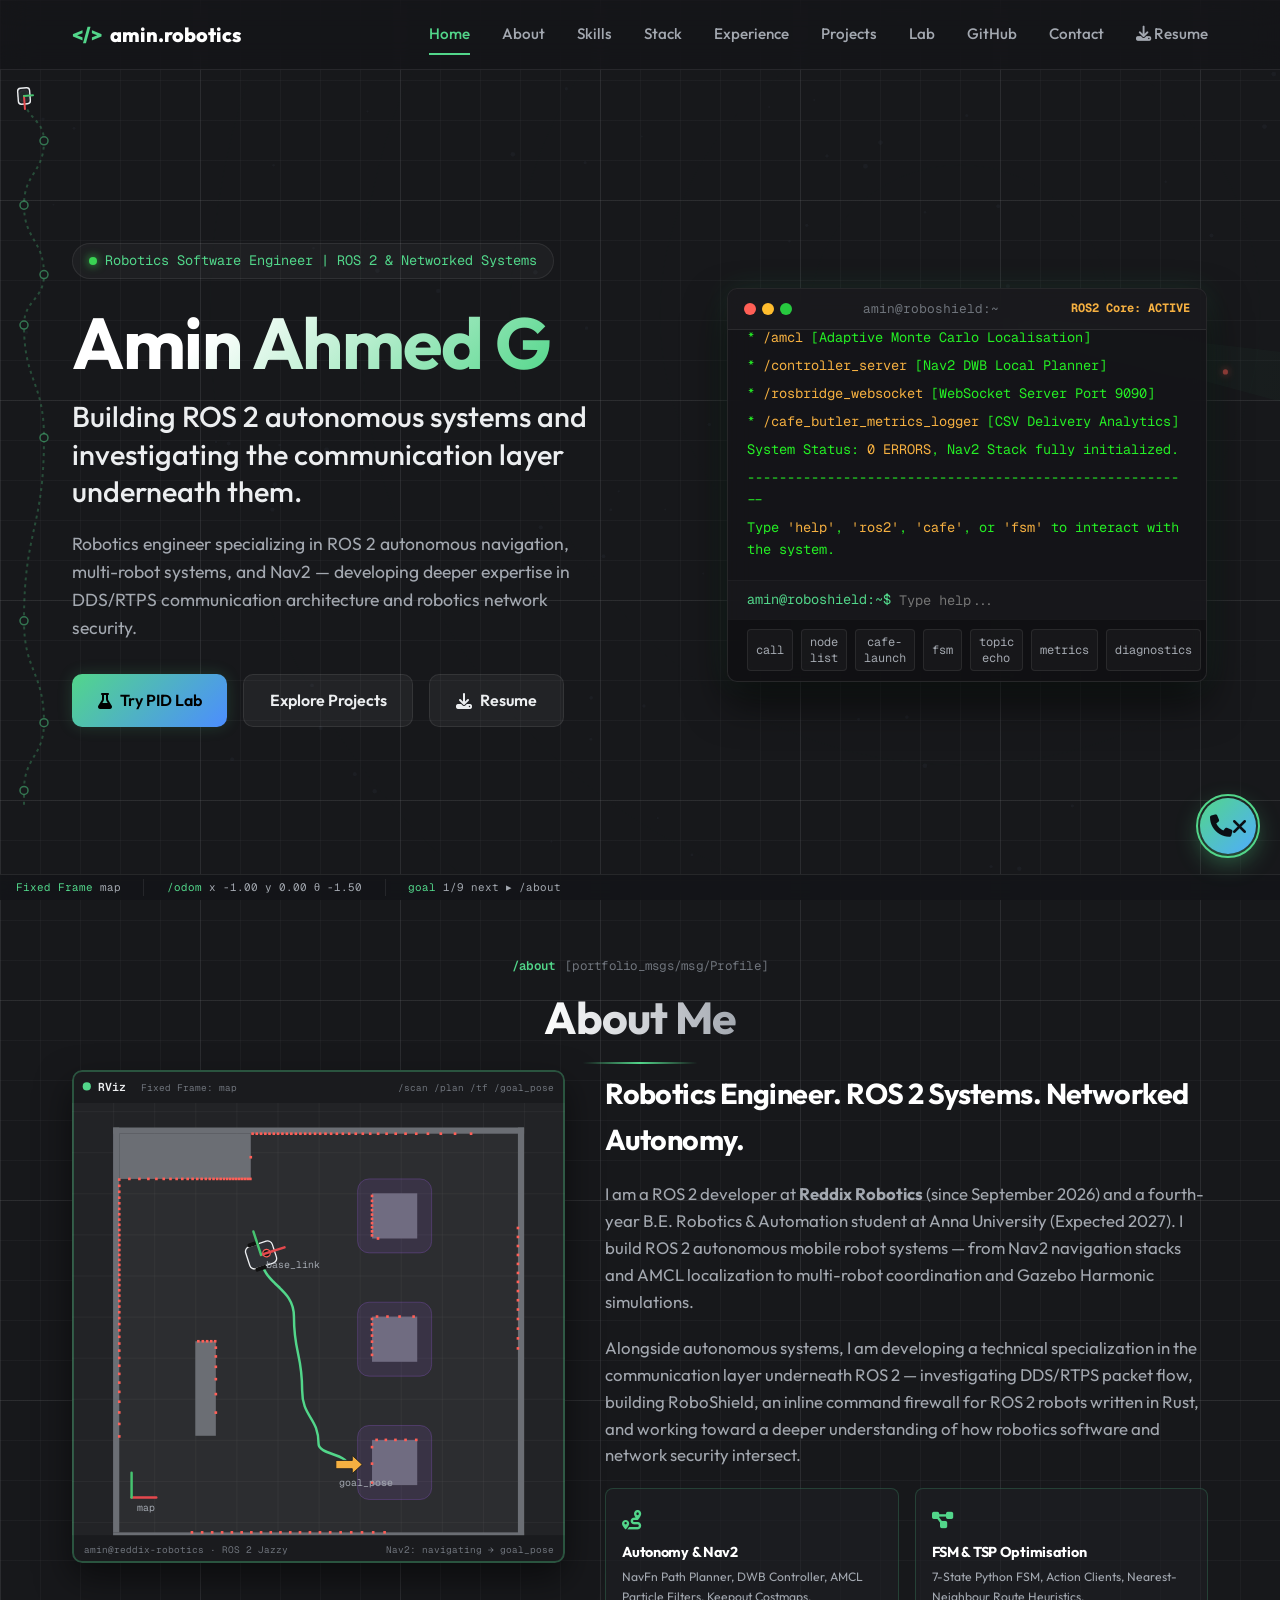
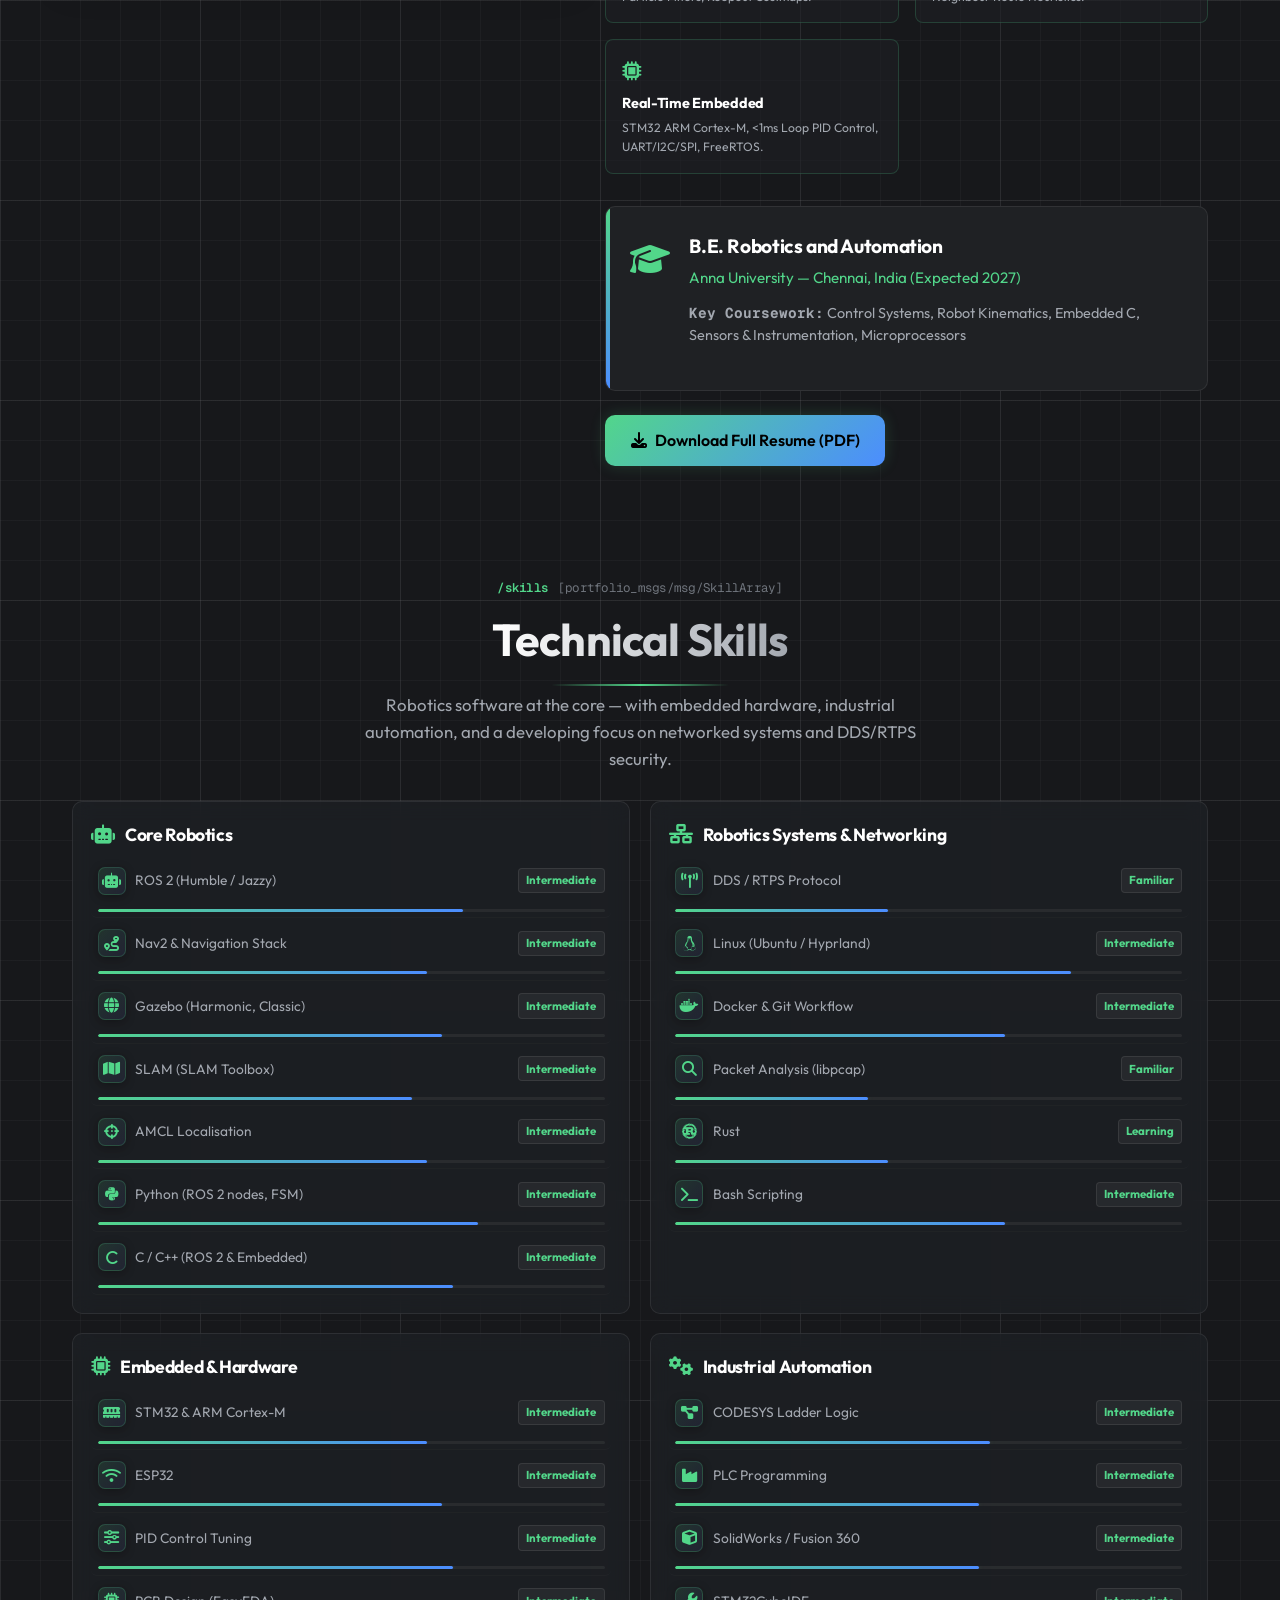
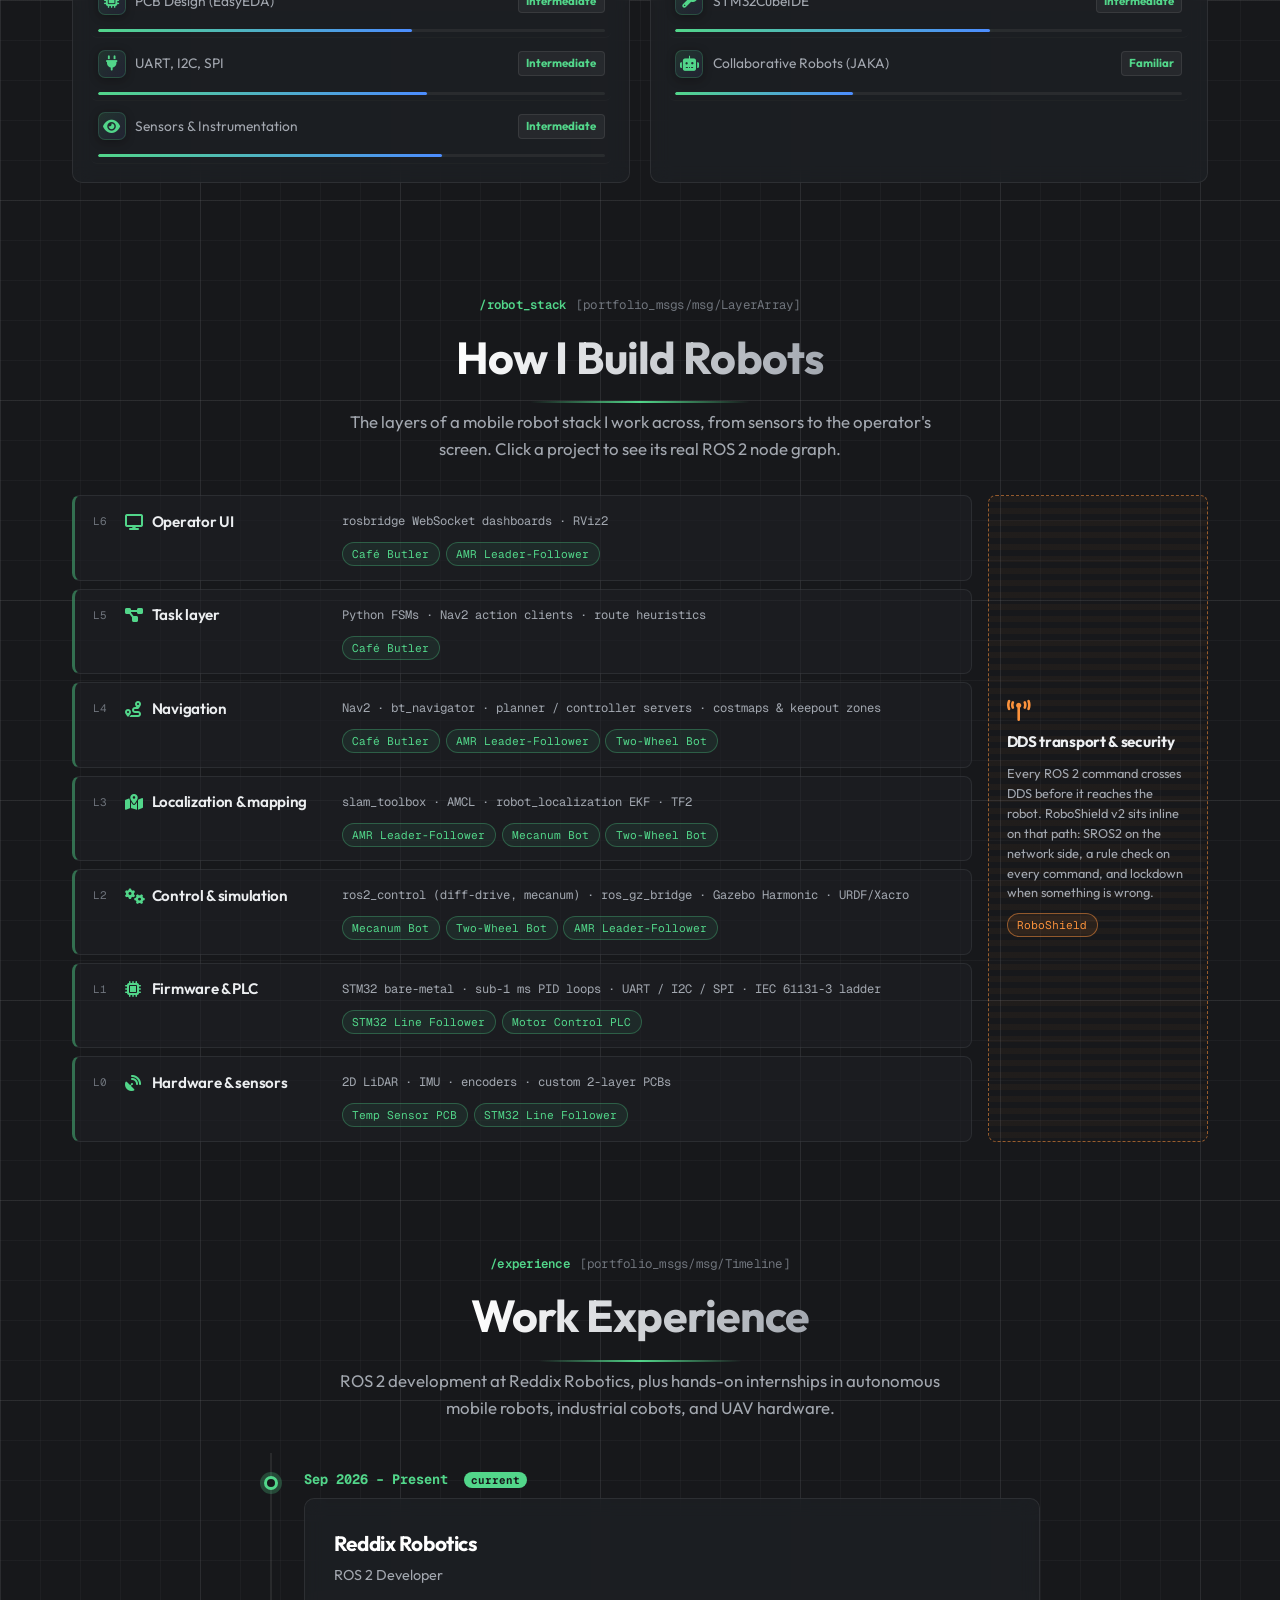
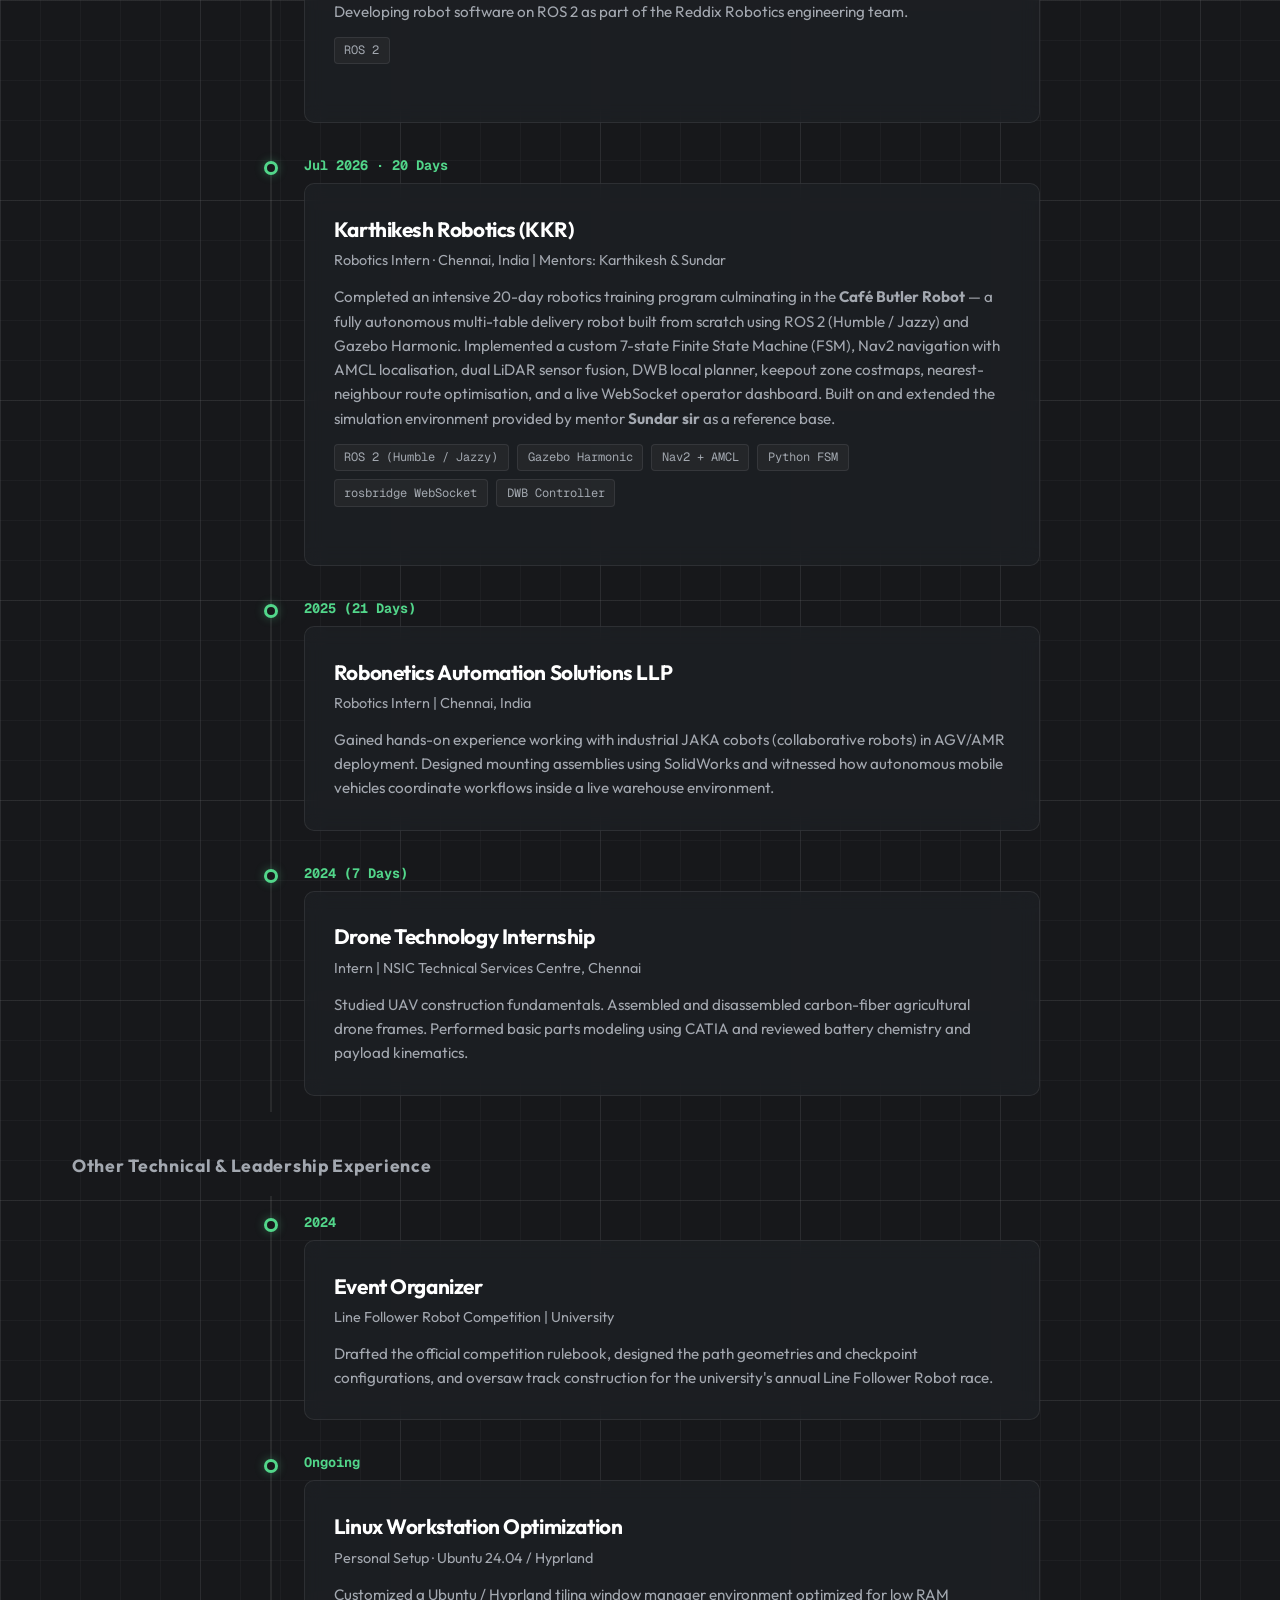
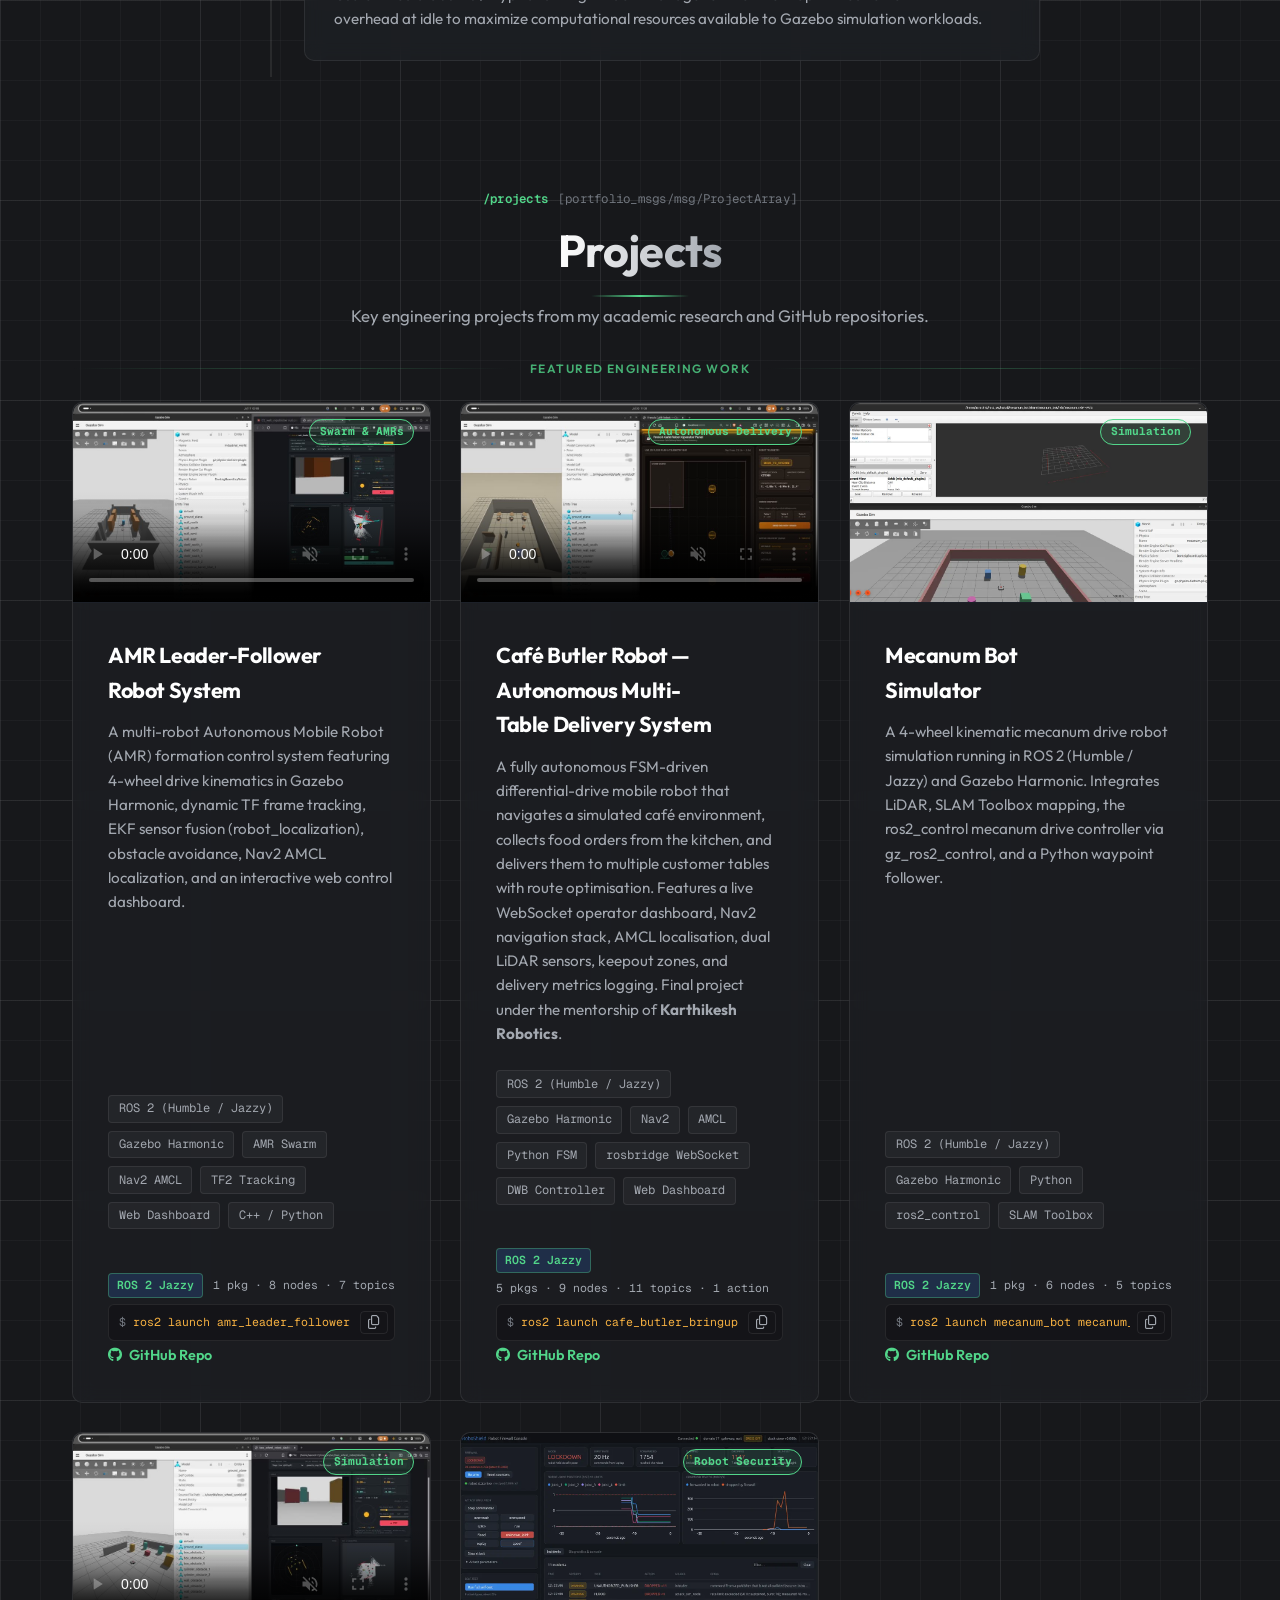
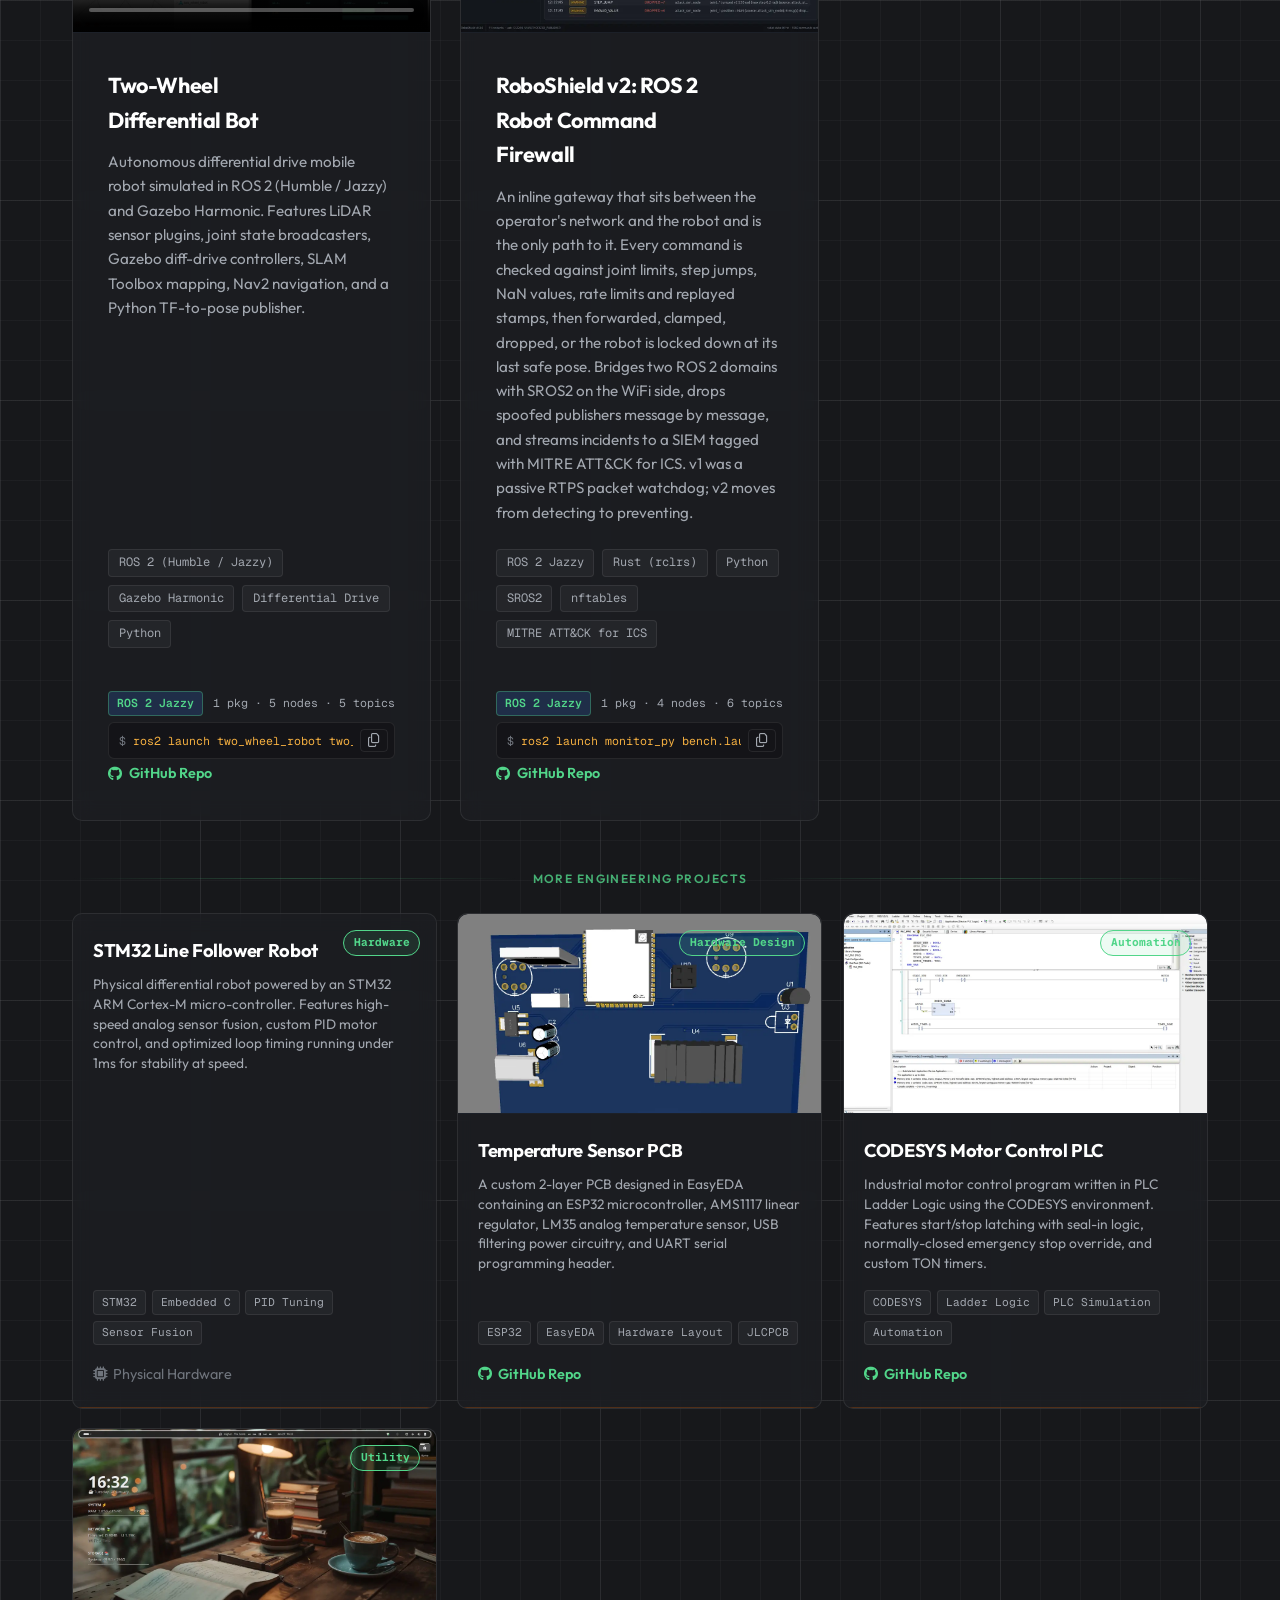
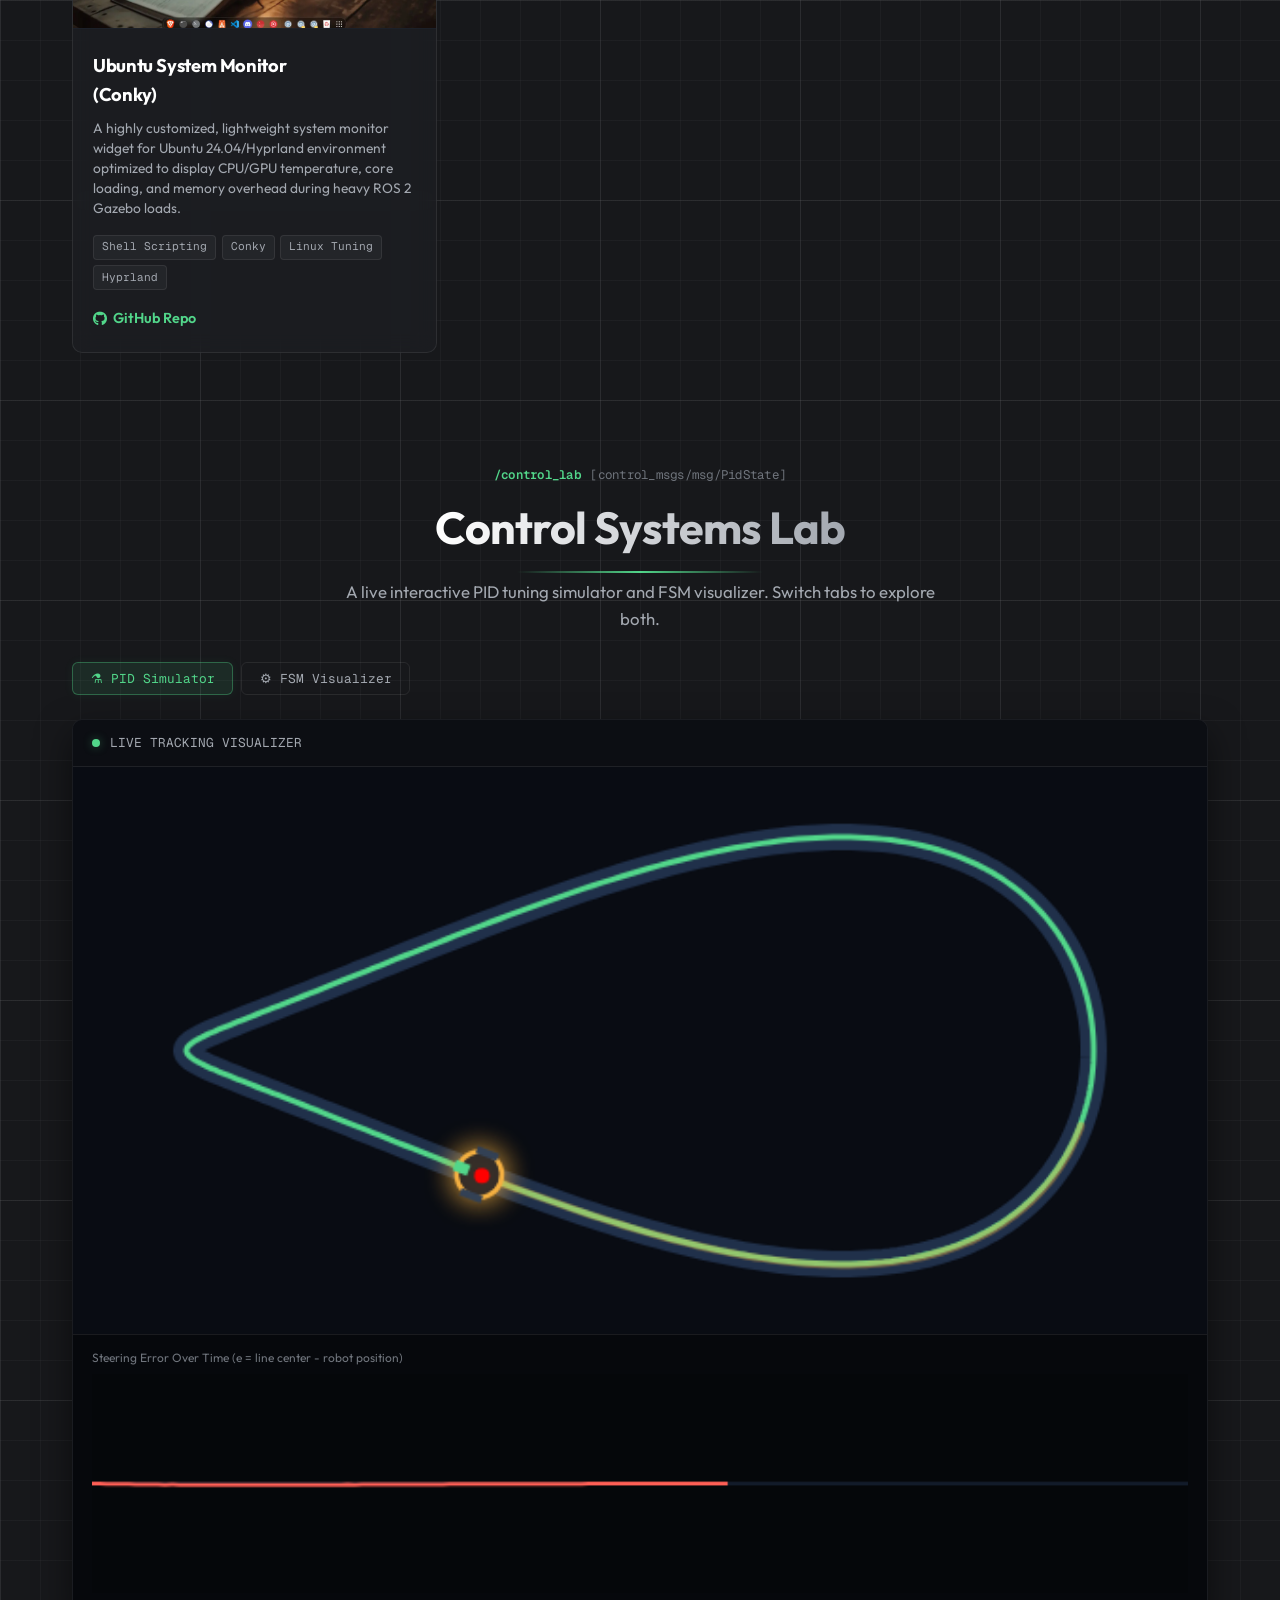
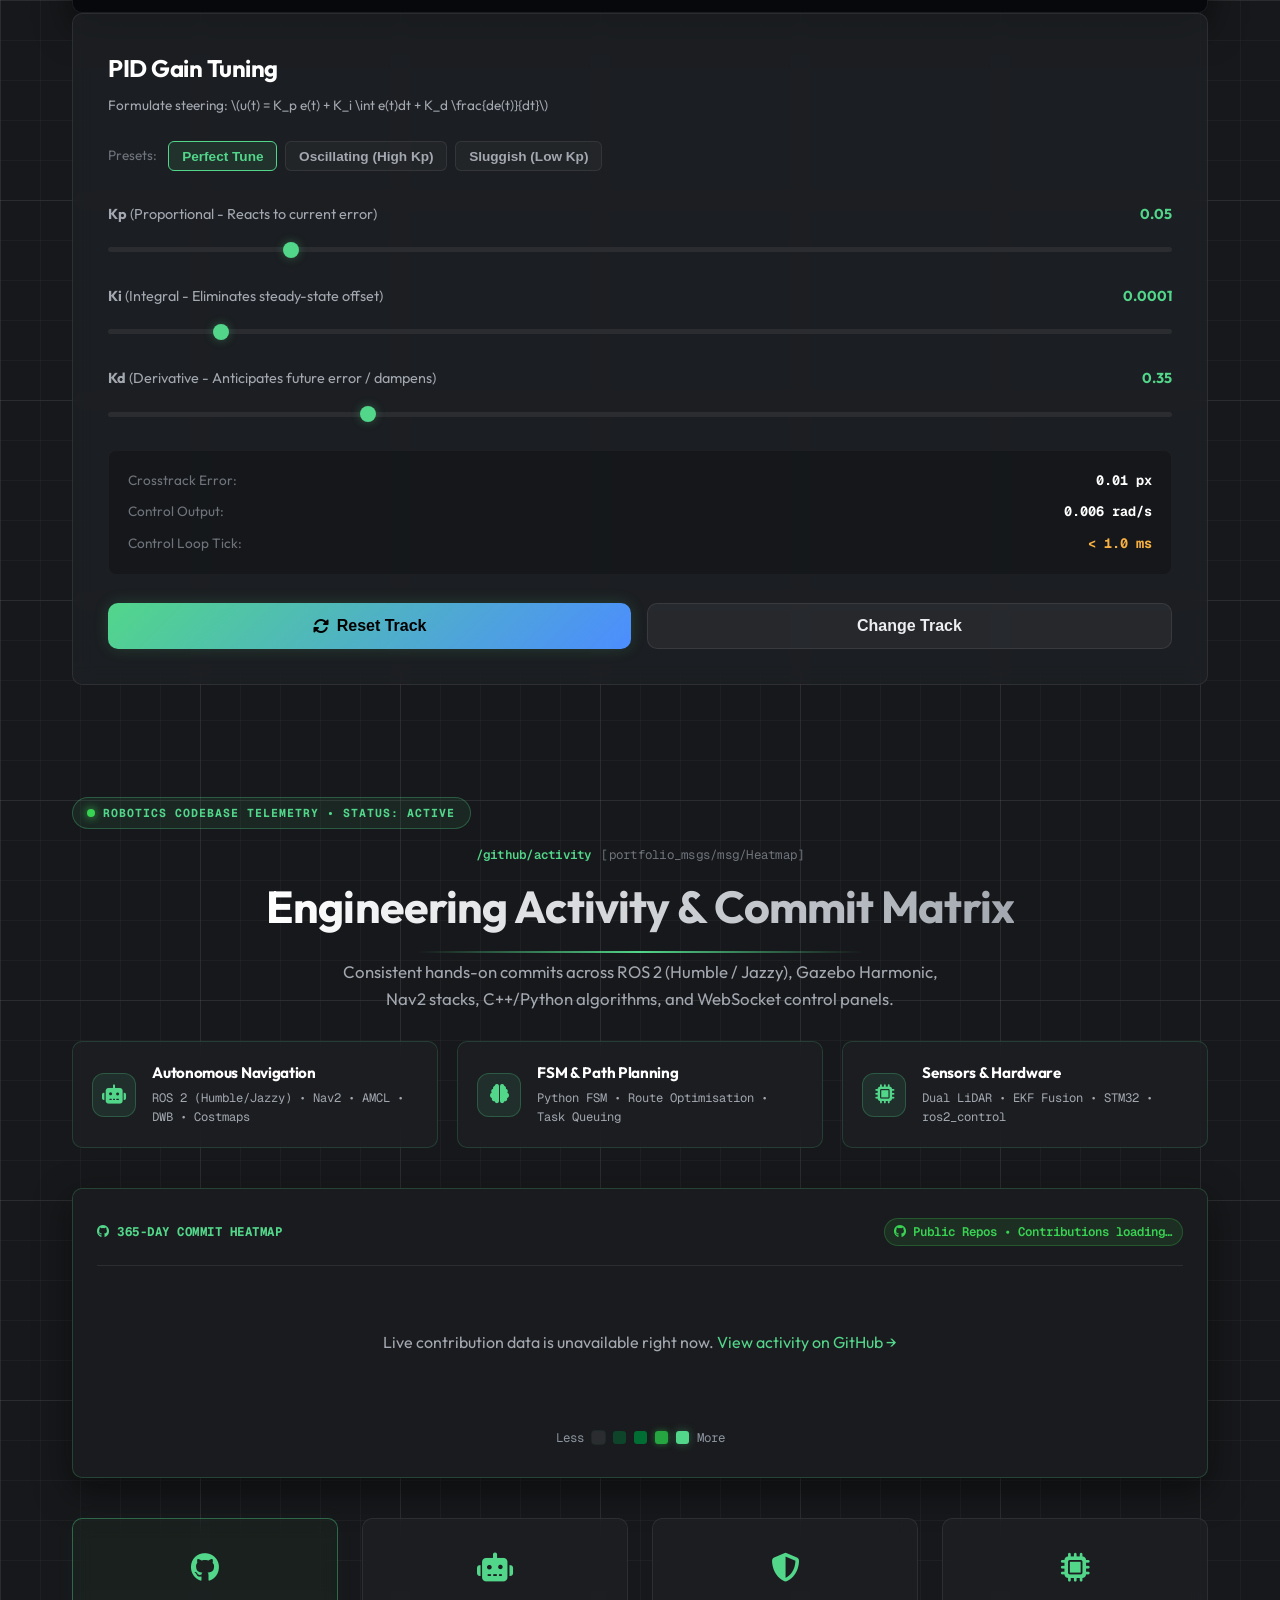
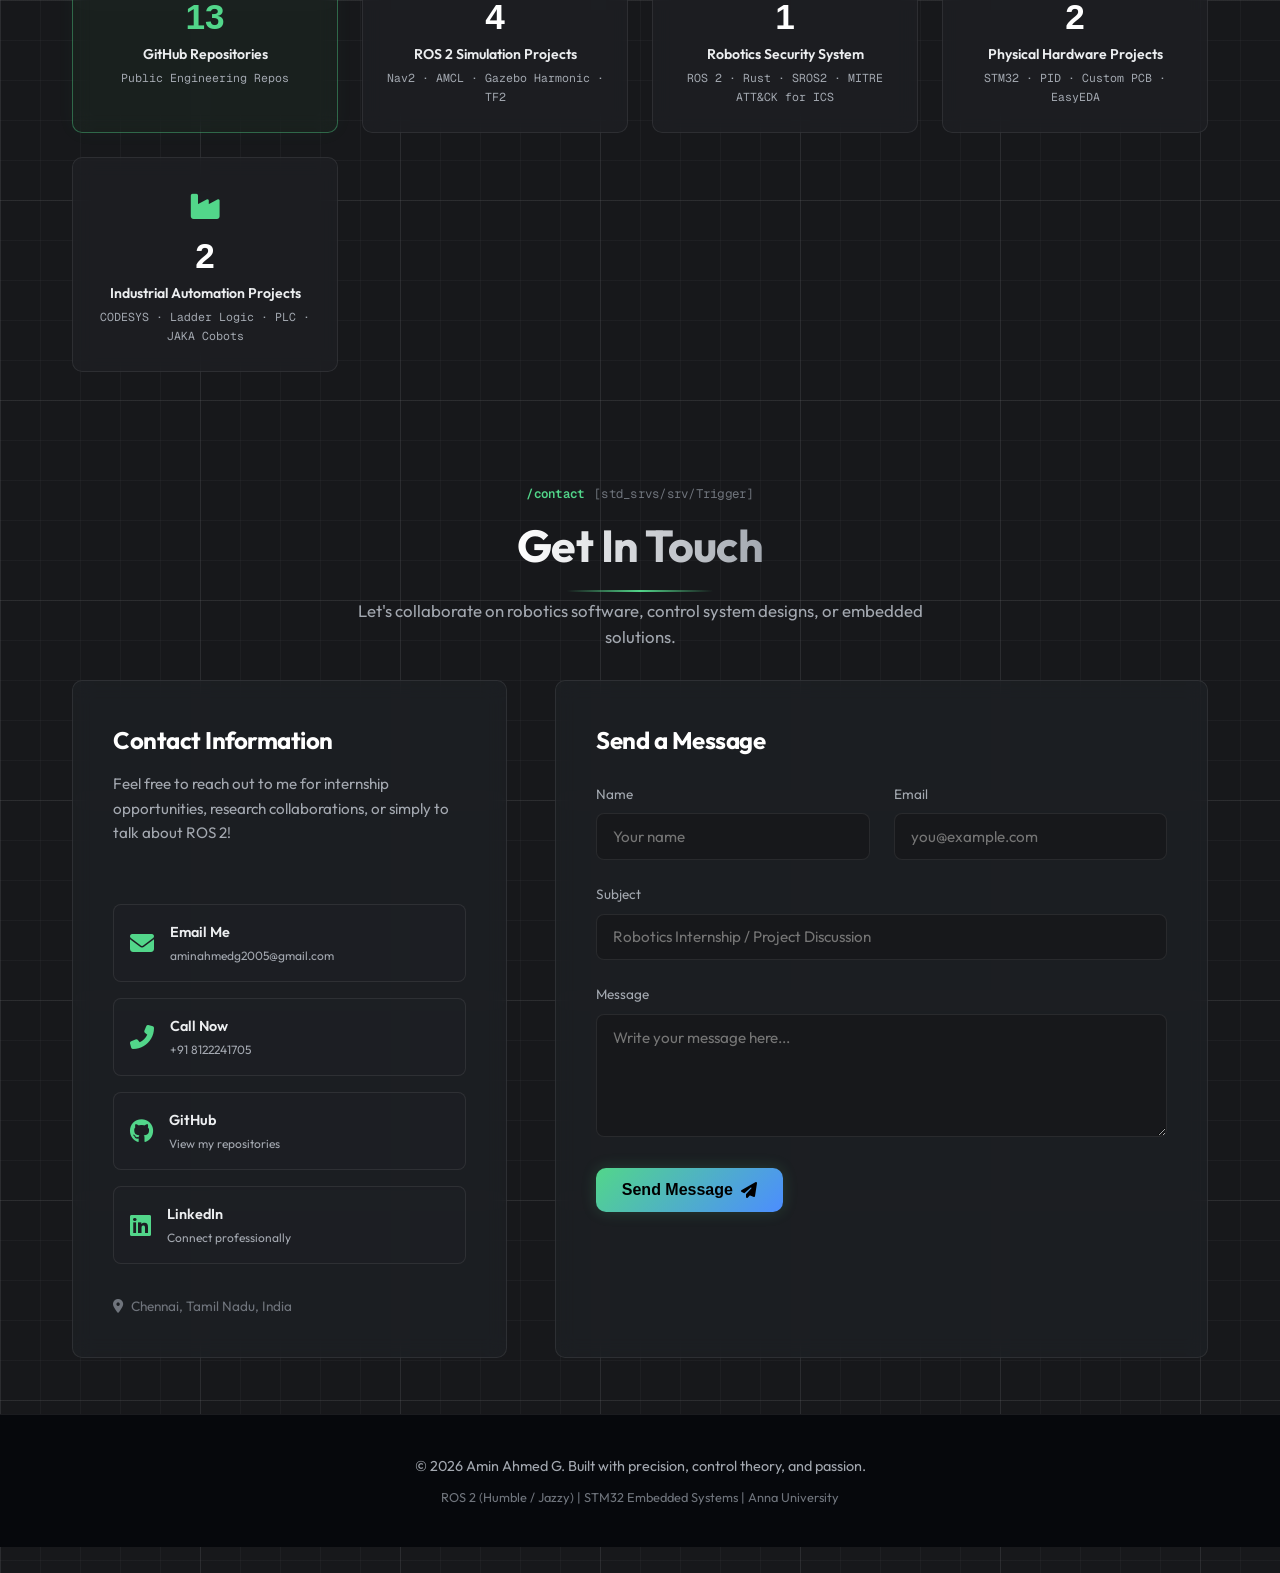
==== commit c35873c7: "Zoom-friendly layout, RViz About scene, Reddix Robotics role - Content width grows on wide/zoomed-ou" ====
--- a/index.html
+++ b/index.html
@@ -22,7 +22,8 @@
     "@context": "https://schema.org",
     "@type": "Person",
     "name": "Amin Ahmed G",
-    "jobTitle": "Robotics Software Engineer",
+    "jobTitle": "ROS 2 Developer",
+    "worksFor": { "@type": "Organization", "name": "Reddix Robotics" },
     "url": "https://amin-ahmed-g.github.io/Protofolio/",
     "alumniOf": { "@type": "CollegeOrUniversity", "name": "Anna University" },
     "address": { "@type": "PostalAddress", "addressLocality": "Chennai", "addressCountry": "IN" },
@@ -138,13 +139,48 @@
         <h2 class="section-title">About Me</h2>
         <div class="about-grid">
           <div class="about-image-wrapper">
-            <img src="hero_robot.webp" width="640" height="640" loading="lazy" decoding="async" alt="A.R.E.S. Autonomous Robotic Exploration System Illustration" class="about-image">
+            <svg class="about-rviz" viewBox="0 0 600 600" xmlns="http://www.w3.org/2000/svg" role="img" aria-labelledby="about-rviz-title about-rviz-desc">
+<title id="about-rviz-title">RViz view of a mobile robot navigating a café map</title>
+<desc id="about-rviz-desc">Top-down RViz-style scene: an occupancy map of a room with a kitchen counter and three tables, a differential-drive robot with TF axes, its LiDAR scan hitting the walls and tables, and a green Nav2 plan to a goal pose.</desc>
+<defs><pattern id="rv-grid" width="50" height="50" patternUnits="userSpaceOnUse"><path d="M50 0H0V50" fill="none" class="rv-grid-line"/></pattern><clipPath id="rv-view"><rect x="0" y="40" width="600" height="560"/></clipPath></defs>
+<rect width="600" height="600" class="rv-bg"/>
+<g clip-path="url(#rv-view)">
+<rect x="0" y="40" width="600" height="560" fill="url(#rv-grid)"/>
+<rect x="50" y="70" width="500.0" height="500.0" class="rv-free"/>
+<rect x="50.0" y="70.0" width="500.0" height="7.5" class="rv-occ"/>
+<rect x="50.0" y="562.5" width="500.0" height="7.5" class="rv-occ"/>
+<rect x="50.0" y="70.0" width="7.5" height="492.5" class="rv-occ"/>
+<rect x="542.5" y="70.0" width="7.5" height="500.0" class="rv-occ"/>
+<rect x="57.5" y="77.5" width="160.0" height="55.0" class="rv-occ"/>
+<rect x="365.0" y="150.0" width="55.0" height="55.0" class="rv-occ"/>
+<rect x="365.0" y="300.0" width="55.0" height="55.0" class="rv-occ"/>
+<rect x="365.0" y="450.0" width="55.0" height="55.0" class="rv-occ"/>
+<rect x="150.0" y="330.0" width="25.0" height="115.0" class="rv-occ"/>
+<rect x="347.5" y="132.5" width="90.0" height="90.0" rx="14" class="rv-inflate"/>
+<rect x="347.5" y="282.5" width="90.0" height="90.0" rx="14" class="rv-inflate"/>
+<rect x="347.5" y="432.5" width="90.0" height="90.0" rx="14" class="rv-inflate"/>
+<path d="M230.0,225.0 C230.0,262.5 270.0,262.5 270.0,300.0 C270.0,345.0 280.0,345.0 280.0,390.0 C280.0,422.5 300.0,422.5 300.0,455.0 C300.0,467.5 335.0,467.5 335.0,480.0" class="rv-plan" pathLength="100"/>
+<g class="rv-scan"><rect x="363.4" y="179.5" width="3.2" height="3.2"/><rect x="363.4" y="184.7" width="3.2" height="3.2"/><rect x="363.4" y="189.7" width="3.2" height="3.2"/><rect x="363.4" y="194.7" width="3.2" height="3.2"/><rect x="363.4" y="199.6" width="3.2" height="3.2"/><rect x="370.7" y="203.4" width="3.2" height="3.2"/><rect x="540.9" y="190.6" width="3.2" height="3.2"/><rect x="540.9" y="201.5" width="3.2" height="3.2"/><rect x="540.9" y="212.5" width="3.2" height="3.2"/><rect x="540.9" y="223.4" width="3.2" height="3.2"/><rect x="540.9" y="234.3" width="3.2" height="3.2"/><rect x="540.9" y="245.3" width="3.2" height="3.2"/><rect x="540.9" y="256.2" width="3.2" height="3.2"/><rect x="540.9" y="267.3" width="3.2" height="3.2"/><rect x="540.9" y="278.5" width="3.2" height="3.2"/><rect x="540.9" y="289.8" width="3.2" height="3.2"/><rect x="540.9" y="301.3" width="3.2" height="3.2"/><rect x="540.9" y="313.0" width="3.2" height="3.2"/><rect x="540.9" y="324.9" width="3.2" height="3.2"/><rect x="540.9" y="337.1" width="3.2" height="3.2"/><rect x="414.0" y="298.4" width="3.2" height="3.2"/><rect x="396.9" y="298.4" width="3.2" height="3.2"/><rect x="382.2" y="298.4" width="3.2" height="3.2"/><rect x="369.5" y="298.4" width="3.2" height="3.2"/><rect x="363.4" y="301.3" width="3.2" height="3.2"/><rect x="363.4" y="307.8" width="3.2" height="3.2"/><rect x="363.4" y="314.5" width="3.2" height="3.2"/><rect x="363.4" y="321.5" width="3.2" height="3.2"/><rect x="363.4" y="328.9" width="3.2" height="3.2"/><rect x="363.4" y="336.7" width="3.2" height="3.2"/><rect x="363.4" y="345.0" width="3.2" height="3.2"/><rect x="417.2" y="448.4" width="3.2" height="3.2"/><rect x="404.2" y="448.4" width="3.2" height="3.2"/><rect x="391.9" y="448.4" width="3.2" height="3.2"/><rect x="380.2" y="448.4" width="3.2" height="3.2"/><rect x="369.0" y="448.4" width="3.2" height="3.2"/><rect x="363.4" y="457.2" width="3.2" height="3.2"/><rect x="363.4" y="477.3" width="3.2" height="3.2"/><rect x="363.4" y="500.2" width="3.2" height="3.2"/><rect x="378.7" y="560.9" width="3.2" height="3.2"/><rect x="364.8" y="560.9" width="3.2" height="3.2"/><rect x="351.2" y="560.9" width="3.2" height="3.2"/><rect x="338.1" y="560.9" width="3.2" height="3.2"/><rect x="325.2" y="560.9" width="3.2" height="3.2"/><rect x="312.5" y="560.9" width="3.2" height="3.2"/><rect x="300.1" y="560.9" width="3.2" height="3.2"/><rect x="287.9" y="560.9" width="3.2" height="3.2"/><rect x="275.8" y="560.9" width="3.2" height="3.2"/><rect x="263.9" y="560.9" width="3.2" height="3.2"/><rect x="252.0" y="560.9" width="3.2" height="3.2"/><rect x="240.2" y="560.9" width="3.2" height="3.2"/><rect x="228.4" y="560.9" width="3.2" height="3.2"/><rect x="216.6" y="560.9" width="3.2" height="3.2"/><rect x="204.8" y="560.9" width="3.2" height="3.2"/><rect x="192.9" y="560.9" width="3.2" height="3.2"/><rect x="181.0" y="560.9" width="3.2" height="3.2"/><rect x="168.9" y="560.9" width="3.2" height="3.2"/><rect x="156.7" y="560.9" width="3.2" height="3.2"/><rect x="144.3" y="560.9" width="3.2" height="3.2"/><rect x="173.4" y="415.2" width="3.2" height="3.2"/><rect x="173.4" y="392.7" width="3.2" height="3.2"/><rect x="173.4" y="374.5" width="3.2" height="3.2"/><rect x="173.4" y="359.5" width="3.2" height="3.2"/><rect x="173.4" y="346.9" width="3.2" height="3.2"/><rect x="173.4" y="336.2" width="3.2" height="3.2"/><rect x="172.6" y="328.4" width="3.2" height="3.2"/><rect x="167.8" y="328.4" width="3.2" height="3.2"/><rect x="162.8" y="328.4" width="3.2" height="3.2"/><rect x="157.6" y="328.4" width="3.2" height="3.2"/><rect x="152.1" y="328.4" width="3.2" height="3.2"/><rect x="55.9" y="444.2" width="3.2" height="3.2"/><rect x="55.9" y="429.0" width="3.2" height="3.2"/><rect x="55.9" y="415.0" width="3.2" height="3.2"/><rect x="55.9" y="402.0" width="3.2" height="3.2"/><rect x="55.9" y="390.0" width="3.2" height="3.2"/><rect x="55.9" y="378.7" width="3.2" height="3.2"/><rect x="55.9" y="368.1" width="3.2" height="3.2"/><rect x="55.9" y="358.2" width="3.2" height="3.2"/><rect x="55.9" y="348.7" width="3.2" height="3.2"/><rect x="55.9" y="339.8" width="3.2" height="3.2"/><rect x="55.9" y="331.2" width="3.2" height="3.2"/><rect x="55.9" y="323.0" width="3.2" height="3.2"/><rect x="55.9" y="315.1" width="3.2" height="3.2"/><rect x="55.9" y="307.5" width="3.2" height="3.2"/><rect x="55.9" y="300.2" width="3.2" height="3.2"/><rect x="55.9" y="293.1" width="3.2" height="3.2"/><rect x="55.9" y="286.2" width="3.2" height="3.2"/><rect x="55.9" y="279.4" width="3.2" height="3.2"/><rect x="55.9" y="272.9" width="3.2" height="3.2"/><rect x="55.9" y="266.4" width="3.2" height="3.2"/><rect x="55.9" y="260.1" width="3.2" height="3.2"/><rect x="55.9" y="253.8" width="3.2" height="3.2"/><rect x="55.9" y="247.6" width="3.2" height="3.2"/><rect x="55.9" y="241.5" width="3.2" height="3.2"/><rect x="55.9" y="235.5" width="3.2" height="3.2"/><rect x="55.9" y="229.4" width="3.2" height="3.2"/><rect x="55.9" y="223.4" width="3.2" height="3.2"/><rect x="55.9" y="217.4" width="3.2" height="3.2"/><rect x="55.9" y="211.3" width="3.2" height="3.2"/><rect x="55.9" y="205.3" width="3.2" height="3.2"/><rect x="55.9" y="199.2" width="3.2" height="3.2"/><rect x="55.9" y="193.0" width="3.2" height="3.2"/><rect x="55.9" y="186.7" width="3.2" height="3.2"/><rect x="55.9" y="180.4" width="3.2" height="3.2"/><rect x="55.9" y="173.9" width="3.2" height="3.2"/><rect x="55.9" y="167.4" width="3.2" height="3.2"/><rect x="55.9" y="160.6" width="3.2" height="3.2"/><rect x="55.9" y="153.7" width="3.2" height="3.2"/><rect x="55.9" y="146.6" width="3.2" height="3.2"/><rect x="55.9" y="139.3" width="3.2" height="3.2"/><rect x="55.9" y="131.7" width="3.2" height="3.2"/><rect x="68.2" y="130.9" width="3.2" height="3.2"/><rect x="80.4" y="130.9" width="3.2" height="3.2"/><rect x="91.3" y="130.9" width="3.2" height="3.2"/><rect x="101.1" y="130.9" width="3.2" height="3.2"/><rect x="110.0" y="130.9" width="3.2" height="3.2"/><rect x="118.2" y="130.9" width="3.2" height="3.2"/><rect x="125.7" y="130.9" width="3.2" height="3.2"/><rect x="132.6" y="130.9" width="3.2" height="3.2"/><rect x="139.1" y="130.9" width="3.2" height="3.2"/><rect x="145.1" y="130.9" width="3.2" height="3.2"/><rect x="150.8" y="130.9" width="3.2" height="3.2"/><rect x="156.1" y="130.9" width="3.2" height="3.2"/><rect x="161.2" y="130.9" width="3.2" height="3.2"/><rect x="166.0" y="130.9" width="3.2" height="3.2"/><rect x="170.6" y="130.9" width="3.2" height="3.2"/><rect x="175.0" y="130.9" width="3.2" height="3.2"/><rect x="179.2" y="130.9" width="3.2" height="3.2"/><rect x="183.3" y="130.9" width="3.2" height="3.2"/><rect x="187.2" y="130.9" width="3.2" height="3.2"/><rect x="191.0" y="130.9" width="3.2" height="3.2"/><rect x="194.7" y="130.9" width="3.2" height="3.2"/><rect x="198.3" y="130.9" width="3.2" height="3.2"/><rect x="201.9" y="130.9" width="3.2" height="3.2"/><rect x="205.3" y="130.9" width="3.2" height="3.2"/><rect x="208.7" y="130.9" width="3.2" height="3.2"/><rect x="212.1" y="130.9" width="3.2" height="3.2"/><rect x="215.4" y="130.9" width="3.2" height="3.2"/><rect x="215.9" y="104.5" width="3.2" height="3.2"/><rect x="218.1" y="75.9" width="3.2" height="3.2"/><rect x="223.2" y="75.9" width="3.2" height="3.2"/><rect x="228.4" y="75.9" width="3.2" height="3.2"/><rect x="233.6" y="75.9" width="3.2" height="3.2"/><rect x="238.7" y="75.9" width="3.2" height="3.2"/><rect x="243.9" y="75.9" width="3.2" height="3.2"/><rect x="249.1" y="75.9" width="3.2" height="3.2"/><rect x="254.4" y="75.9" width="3.2" height="3.2"/><rect x="259.8" y="75.9" width="3.2" height="3.2"/><rect x="265.2" y="75.9" width="3.2" height="3.2"/><rect x="270.7" y="75.9" width="3.2" height="3.2"/><rect x="276.3" y="75.9" width="3.2" height="3.2"/><rect x="282.1" y="75.9" width="3.2" height="3.2"/><rect x="288.0" y="75.9" width="3.2" height="3.2"/><rect x="294.1" y="75.9" width="3.2" height="3.2"/><rect x="300.3" y="75.9" width="3.2" height="3.2"/><rect x="306.8" y="75.9" width="3.2" height="3.2"/><rect x="313.6" y="75.9" width="3.2" height="3.2"/><rect x="320.6" y="75.9" width="3.2" height="3.2"/><rect x="327.9" y="75.9" width="3.2" height="3.2"/><rect x="335.6" y="75.9" width="3.2" height="3.2"/><rect x="343.6" y="75.9" width="3.2" height="3.2"/><rect x="352.2" y="75.9" width="3.2" height="3.2"/><rect x="361.2" y="75.9" width="3.2" height="3.2"/><rect x="370.8" y="75.9" width="3.2" height="3.2"/><rect x="381.1" y="75.9" width="3.2" height="3.2"/><rect x="392.2" y="75.9" width="3.2" height="3.2"/><rect x="404.2" y="75.9" width="3.2" height="3.2"/><rect x="417.2" y="75.9" width="3.2" height="3.2"/><rect x="431.4" y="75.9" width="3.2" height="3.2"/><rect x="447.1" y="75.9" width="3.2" height="3.2"/><rect x="464.4" y="75.9" width="3.2" height="3.2"/><rect x="483.9" y="75.9" width="3.2" height="3.2"/><rect x="363.4" y="151.6" width="3.2" height="3.2"/><rect x="363.4" y="157.6" width="3.2" height="3.2"/><rect x="363.4" y="163.3" width="3.2" height="3.2"/><rect x="363.4" y="168.9" width="3.2" height="3.2"/><rect x="363.4" y="174.3" width="3.2" height="3.2"/></g>
+<g transform="translate(335.0,480.0) rotate(0)" class="rv-goal"><path d="M-14,-5 L6,-5 L6,-11 L18,0 L6,11 L6,5 L-14,5 z"/></g>
+<g class="rv-tf "><line x1="72.5" y1="520.0" x2="102.5" y2="520.0" class="tf-x"/><line x1="72.5" y1="520.0" x2="72.5" y2="490.0" class="tf-y"/><text x="78.5" y="536.0" class="rv-label">map</text></g>
+<g transform="translate(230.0,225.0) rotate(-18.0)" class="rv-robot"><rect x="-17" y="-14" width="34" height="28" rx="6"/><rect x="-12" y="-18" width="14" height="5" rx="2" class="rv-wheel"/><rect x="-12" y="13" width="14" height="5" rx="2" class="rv-wheel"/><circle cx="7" cy="0" r="4.5" class="rv-lidar"/></g>
+<g class="rv-tf "><line x1="230.0" y1="225.0" x2="258.5" y2="215.7" class="tf-x"/><line x1="230.0" y1="225.0" x2="220.7" y2="196.5" class="tf-y"/><text x="236.0" y="241.0" class="rv-label">base_link</text></g>
+<text x="325.0" y="506.0" class="rv-label">goal_pose</text>
+</g>
+<rect width="600" height="40" class="rv-bar"/>
+<circle cx="18" cy="20" r="5" class="rv-dot"/><text x="32" y="25" class="rv-title">RViz</text>
+<text x="84" y="25" class="rv-meta">Fixed Frame: map</text>
+<text x="586" y="25" class="rv-meta" text-anchor="end">/scan  /plan  /tf  /goal_pose</text>
+<rect y="566" width="600" height="34" class="rv-bar"/>
+<text x="14" y="588" class="rv-meta">amin@reddix-robotics · ROS 2 Jazzy</text>
+<text x="586" y="588" class="rv-meta" text-anchor="end">Nav2: navigating → goal_pose</text>
+</svg>
             <div class="image-overlay-border"></div>
           </div>
           <div class="about-text">
             <h3>Robotics Engineer. ROS 2 Systems. Networked Autonomy.</h3>
             <p>
-              I am a fourth-year B.E. Robotics & Automation student at Anna University (Expected 2027). I build ROS 2 autonomous mobile robot systems — from Nav2 navigation stacks and AMCL localization to multi-robot coordination and Gazebo Harmonic simulations.
+              I am a ROS 2 developer at <strong>Reddix Robotics</strong> (since September 2026) and a fourth-year B.E. Robotics &amp; Automation student at Anna University (Expected 2027). I build ROS 2 autonomous mobile robot systems — from Nav2 navigation stacks and AMCL localization to multi-robot coordination and Gazebo Harmonic simulations.
             </p>
             <p>
               Alongside autonomous systems, I am developing a technical specialization in the communication layer underneath ROS 2 — investigating DDS/RTPS packet flow, building RoboShield, an inline command firewall for ROS 2 robots written in Rust, and working toward a deeper understanding of how robotics software and network security intersect.
@@ -319,9 +355,25 @@
       <div class="section-container">
         <p class="section-topic" aria-hidden="true"><span class="topic-name">/experience</span><span class="topic-type">portfolio_msgs/msg/Timeline</span></p>
         <h2 class="section-title">Work Experience</h2>
-        <p class="section-subtitle">Hands-on internship experience in autonomous mobile robots, industrial cobots, and UAV hardware.</p>
+        <p class="section-subtitle">ROS 2 development at Reddix Robotics, plus hands-on internships in autonomous mobile robots, industrial cobots, and UAV hardware.</p>
         
         <div class="timeline">
+          <!-- Reddix Robotics (current role) -->
+          <div class="timeline-item timeline-current">
+            <div class="timeline-dot"></div>
+            <div class="timeline-date">Sep 2026 – Present <span class="timeline-now">current</span></div>
+            <div class="timeline-content">
+              <h3>Reddix Robotics</h3>
+              <span class="role">ROS 2 Developer</span>
+              <p>
+                Developing robot software on ROS 2 as part of the Reddix Robotics engineering team.
+              </p>
+              <div class="project-tech mt-sm">
+                <span>ROS 2</span>
+              </div>
+            </div>
+          </div>
+
           <!-- KKR Internship -->
           <div class="timeline-item">
             <div class="timeline-dot"></div>
--- a/styles.css
+++ b/styles.css
@@ -33,6 +33,7 @@
 
   /* Layout */
   --navbar-height: 70px;
+  --container-w: 1200px;
   --border-radius: 10px;
   --transition-speed: 0.3s;
 }
@@ -42,8 +43,9 @@
   box-sizing: border-box;
   margin: 0;
   padding: 0;
-  scroll-behavior: smooth;
-}
+}
+
+html { scroll-behavior: smooth; }
 
 body {
   font-family: 'Outfit', sans-serif;
@@ -201,7 +203,7 @@
 }
 
 .nav-container {
-  max-width: 1200px;
+  max-width: var(--container-w);
   height: 100%;
   margin: 0 auto;
   display: flex;
@@ -283,7 +285,7 @@
 }
 
 .hero-container {
-  max-width: 1200px;
+  max-width: var(--container-w);
   margin: 0 auto;
   width: 100%;
   padding: 0 2rem;
@@ -496,7 +498,7 @@
 }
 
 .section-container {
-  max-width: 1200px;
+  max-width: var(--container-w);
   margin: 0 auto;
   padding: 0 2rem;
 }
@@ -1424,7 +1426,7 @@
 }
 
 .footer-container {
-  max-width: 1200px;
+  max-width: var(--container-w);
   margin: 0 auto;
   padding: 0 2rem;
 }
@@ -2904,7 +2906,7 @@
    ========================================================================== */
 .mission-rail {
   position: fixed;
-  left: 10px;
+  left: max(8px, calc((100vw - var(--container-w)) / 2 - 56px));
   top: calc(var(--navbar-height) + 16px);
   bottom: 84px;
   width: 52px;
@@ -2977,8 +2979,22 @@
 .mission-hud .hud-item + .hud-item { padding-left: 1.4rem; border-left: 1px solid var(--border-color); }
 body { padding-bottom: 26px; }
 
-@media (min-width: 1280px) {
+/* Shown from tablet-landscape up, so it survives browser zoom-in (125-150%) */
+@media (min-width: 900px) {
   .mission-rail { display: block; }
+}
+/* Below 1280px the side gutter is too thin for the rail, so shift content right */
+@media (min-width: 900px) and (max-width: 1279px) {
+  main, .footer { padding-left: 56px; }
+}
+
+/* Wide viewports (large monitors or zoomed out): let content use the space */
+@media (min-width: 1600px) {
+  :root { --container-w: min(88vw, 1560px); }
+}
+@media (min-width: 2200px) {
+  :root { --container-w: 1680px; }
+  html { font-size: 17px; }
 }
 @media (max-width: 768px) {
   .mission-hud .hud-frame, .mission-hud .hud-odom { display: none; }
@@ -2987,3 +3003,67 @@
 @media print { .mission-rail, .mission-hud { display: none; } }
 
 .terminal-body .term-dir { color: var(--accent-blue); font-weight: 600; }
+
+/* Mid widths (tablets, or desktop at 125-150% zoom): keep the nav on one line */
+@media (min-width: 769px) and (max-width: 1180px) {
+  .nav-menu { gap: 1.1rem; }
+  .nav-link { font-size: 0.86rem; white-space: nowrap; }
+}
+@media (min-width: 769px) and (max-width: 940px) {
+  .nav-menu { gap: 0.8rem; }
+  .nav-link { font-size: 0.8rem; }
+}
+
+/* ==========================================================================
+   About: RViz scene (replaces the old illustration)
+   ========================================================================== */
+.about-rviz { display: block; width: 100%; height: auto; font-family: 'Geist Mono', monospace; }
+.about-rviz .rv-bg { fill: #222326; }
+.about-rviz .rv-grid-line { stroke: rgba(160, 160, 164, 0.14); stroke-width: 1; }
+.about-rviz .rv-free { fill: rgba(205, 205, 205, 0.06); }
+.about-rviz .rv-occ { fill: #6b6e74; }
+.about-rviz .rv-inflate { fill: rgba(150, 90, 220, 0.12); stroke: rgba(150, 90, 220, 0.35); stroke-width: 1; }
+.about-rviz .rv-plan { fill: none; stroke: var(--accent-cyan); stroke-width: 3; stroke-linecap: round; stroke-dasharray: 100; stroke-dashoffset: 0; }
+.about-rviz .rv-scan rect { fill: var(--laser-red); }
+.about-rviz .rv-goal path { fill: var(--accent-green); stroke: #1a1b1e; stroke-width: 1; }
+.about-rviz .rv-robot rect { fill: #2f3136; stroke: var(--text-primary); stroke-width: 1.6; }
+.about-rviz .rv-robot .rv-wheel { fill: #111; stroke: none; }
+.about-rviz .rv-robot .rv-lidar { fill: #111; stroke: var(--laser-red); stroke-width: 1.5; }
+.about-rviz .rv-tf line { stroke-width: 3; stroke-linecap: round; }
+.about-rviz .tf-x { stroke: var(--tf-x); }
+.about-rviz .tf-y { stroke: var(--tf-y); }
+.about-rviz .rv-label { fill: var(--text-secondary); font-size: 12px; }
+.about-rviz .rv-bar { fill: #1a1b1e; }
+.about-rviz .rv-dot { fill: var(--accent-cyan); }
+.about-rviz .rv-title { fill: var(--text-primary); font-size: 14px; font-weight: 600; }
+.about-rviz .rv-meta { fill: var(--text-muted); font-size: 11.5px; }
+
+/* Plan draws in once; the scan flickers like a live topic */
+@media (prefers-reduced-motion: no-preference) {
+  .about-rviz .rv-plan { animation: rv-plan-draw 2.4s ease-out 0.4s both; }
+  .about-rviz .rv-scan { animation: rv-scan-flicker 0.5s steps(2) infinite; }
+}
+@keyframes rv-plan-draw {
+  from { stroke-dashoffset: 100; }
+  to { stroke-dashoffset: 0; }
+}
+@keyframes rv-scan-flicker {
+  50% { opacity: 0.82; }
+}
+
+.timeline-now {
+  margin-left: 0.5rem;
+  padding: 0.05rem 0.45rem;
+  border-radius: 999px;
+  font-size: 0.68rem;
+  color: var(--bg-primary);
+  background: var(--accent-cyan);
+  vertical-align: middle;
+}
+.timeline-current .timeline-dot { box-shadow: 0 0 0 4px rgba(var(--accent-rgb), 0.25); }
+
+/* Top-align the About visual and keep it in view beside the longer text column */
+.about-grid { align-items: start; }
+@media (min-width: 993px) {
+  .about-image-wrapper { position: sticky; top: calc(var(--navbar-height) + 24px); }
+}
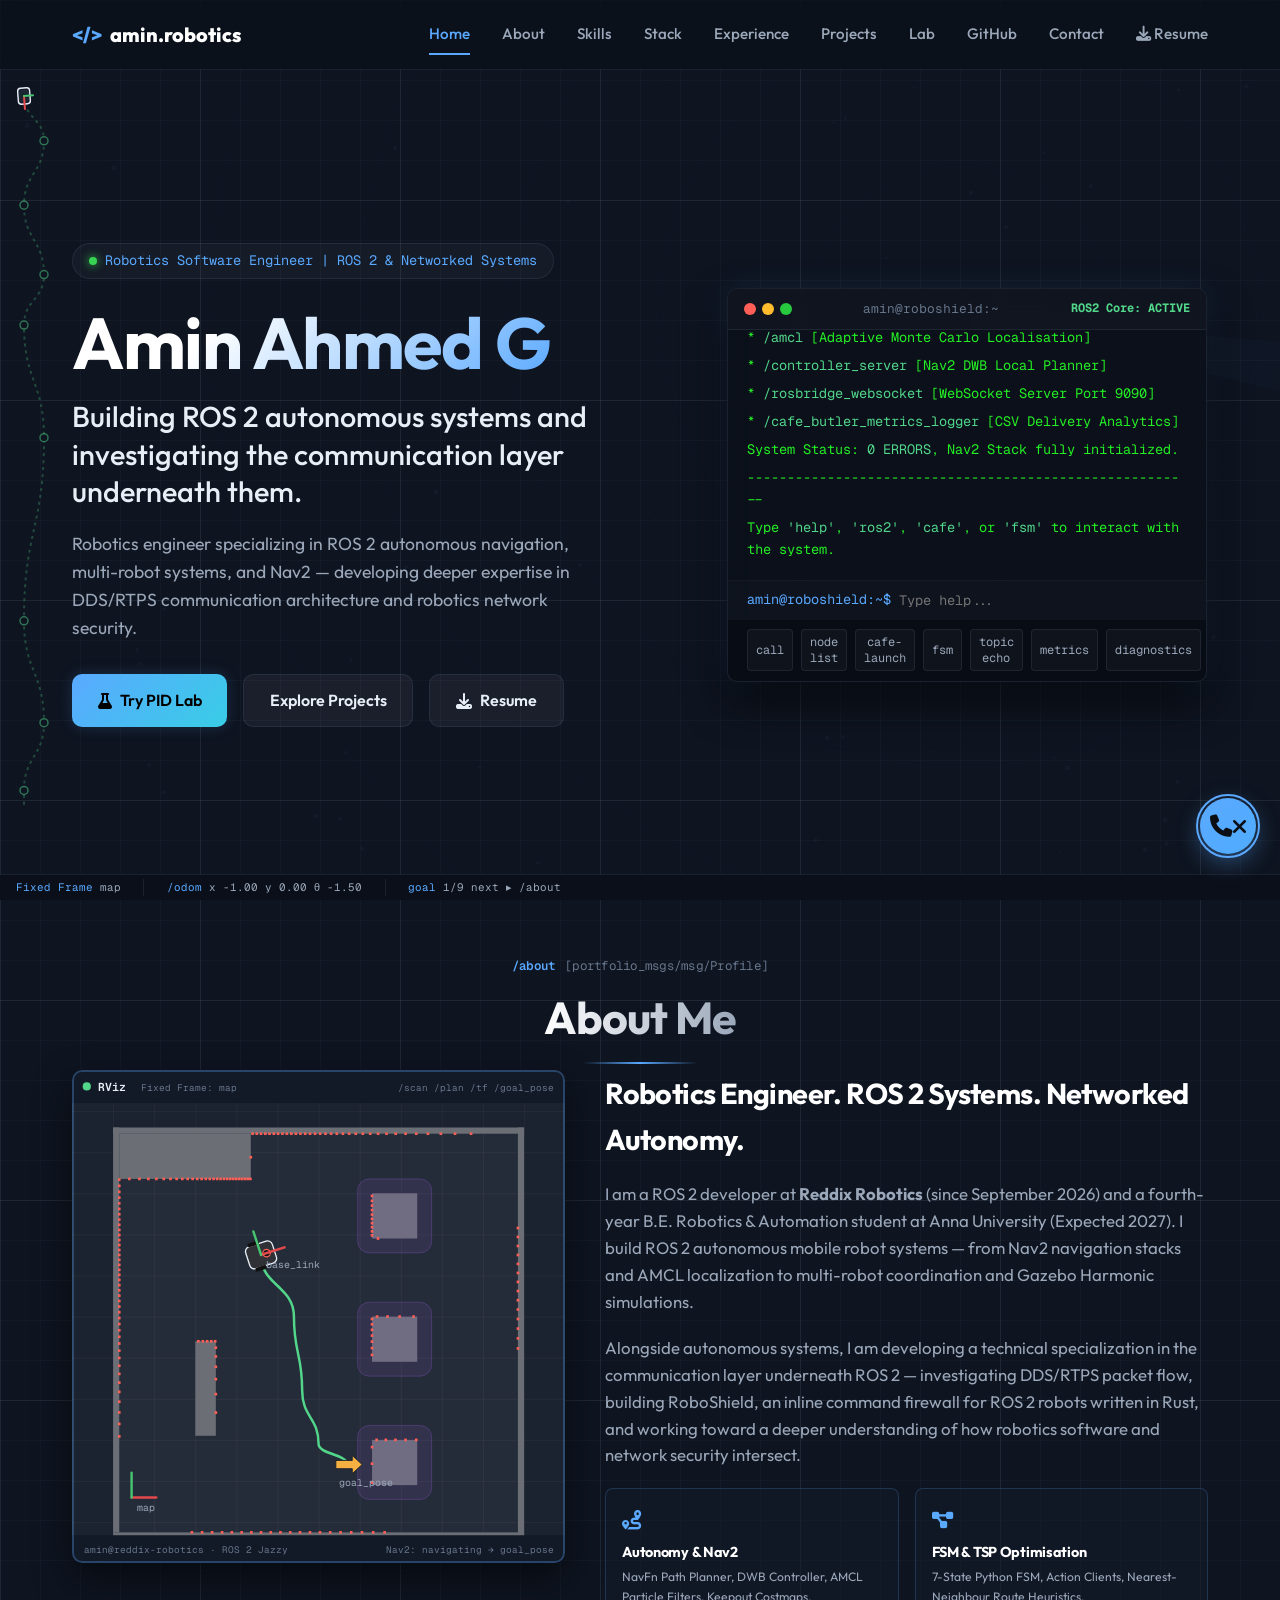
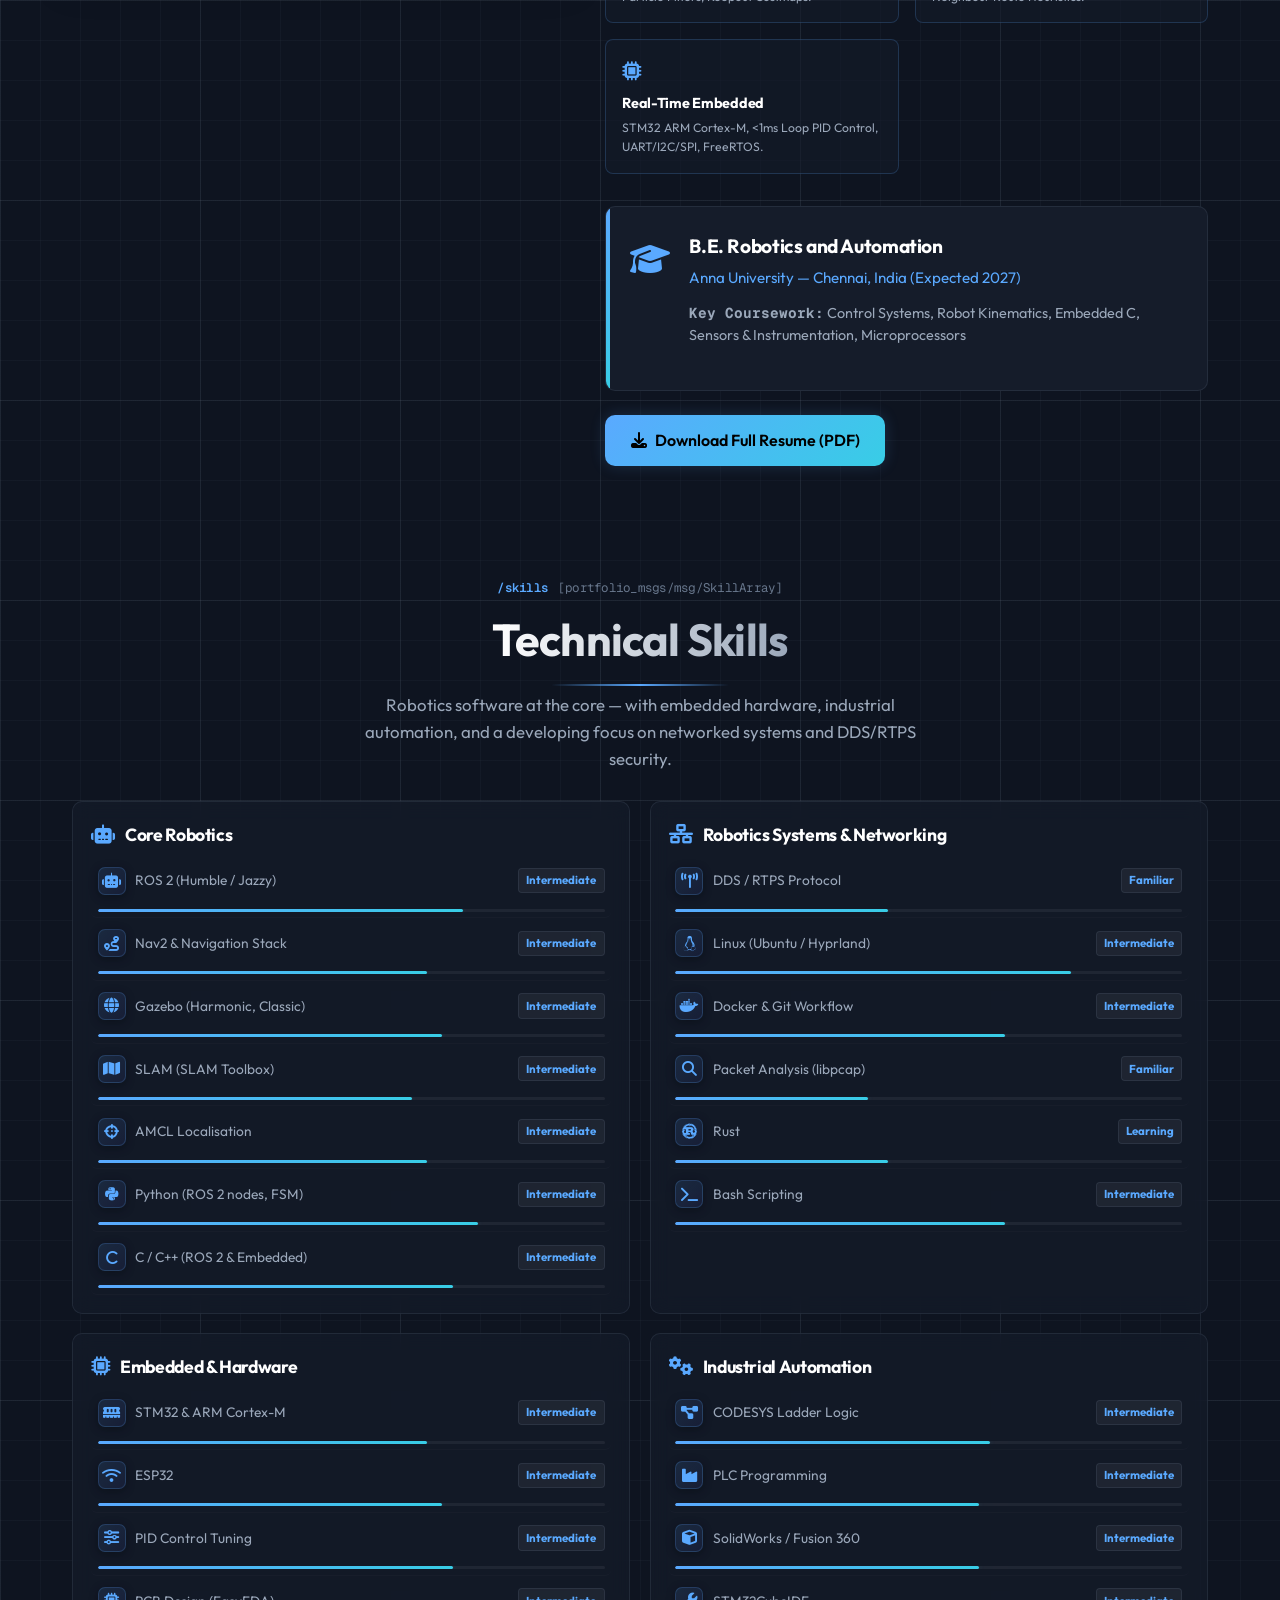
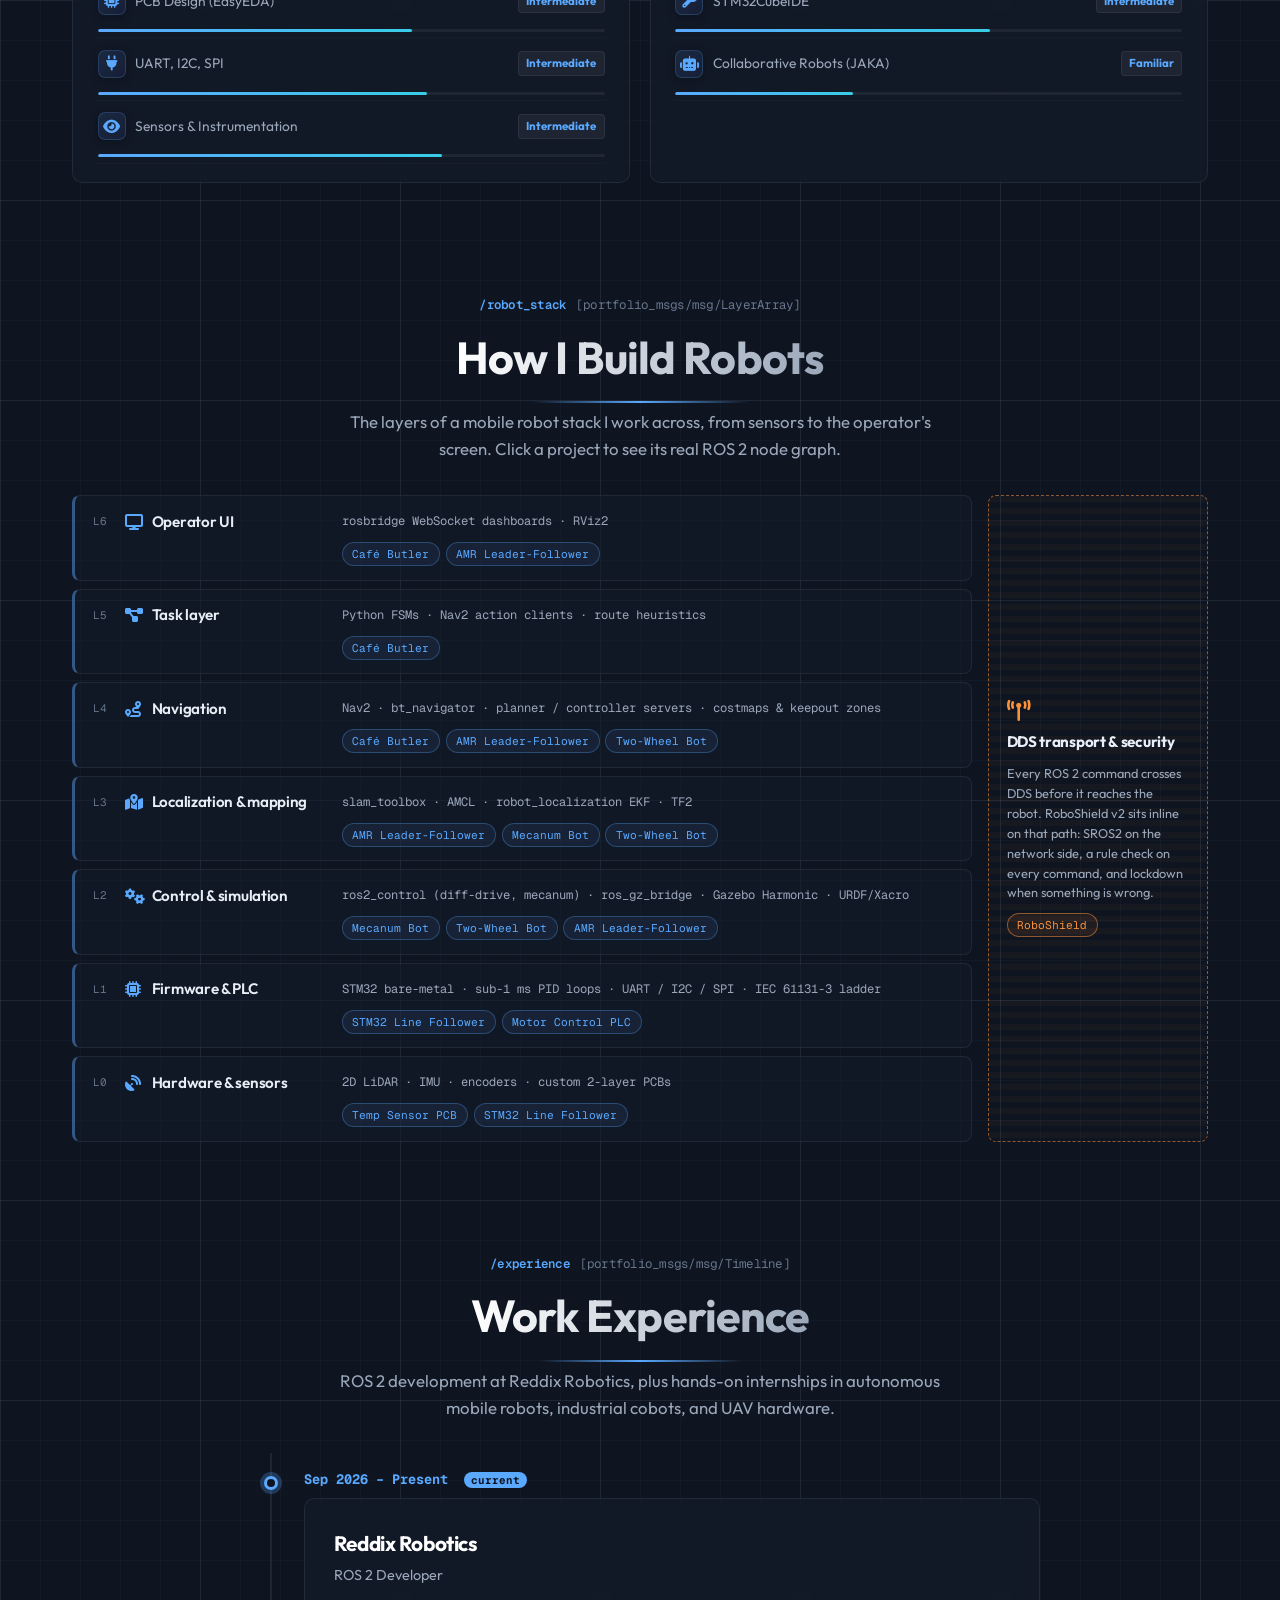
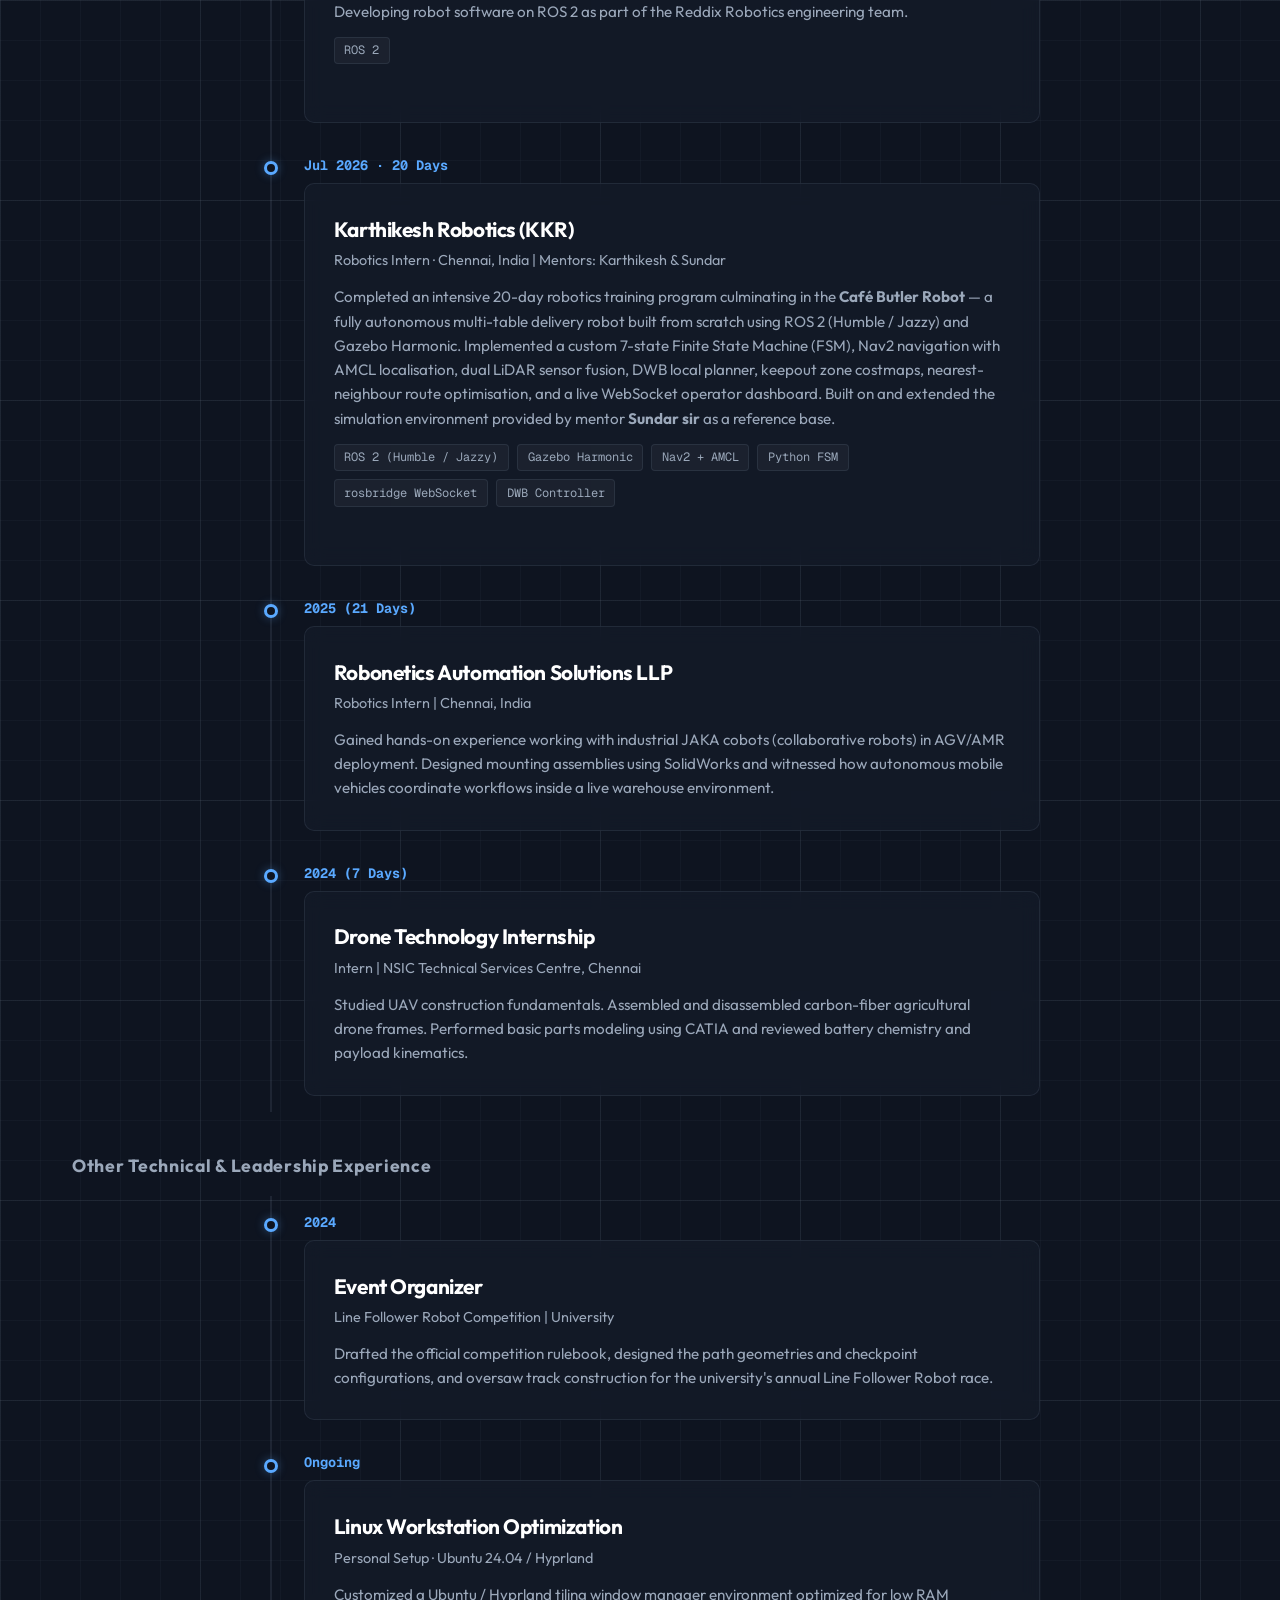
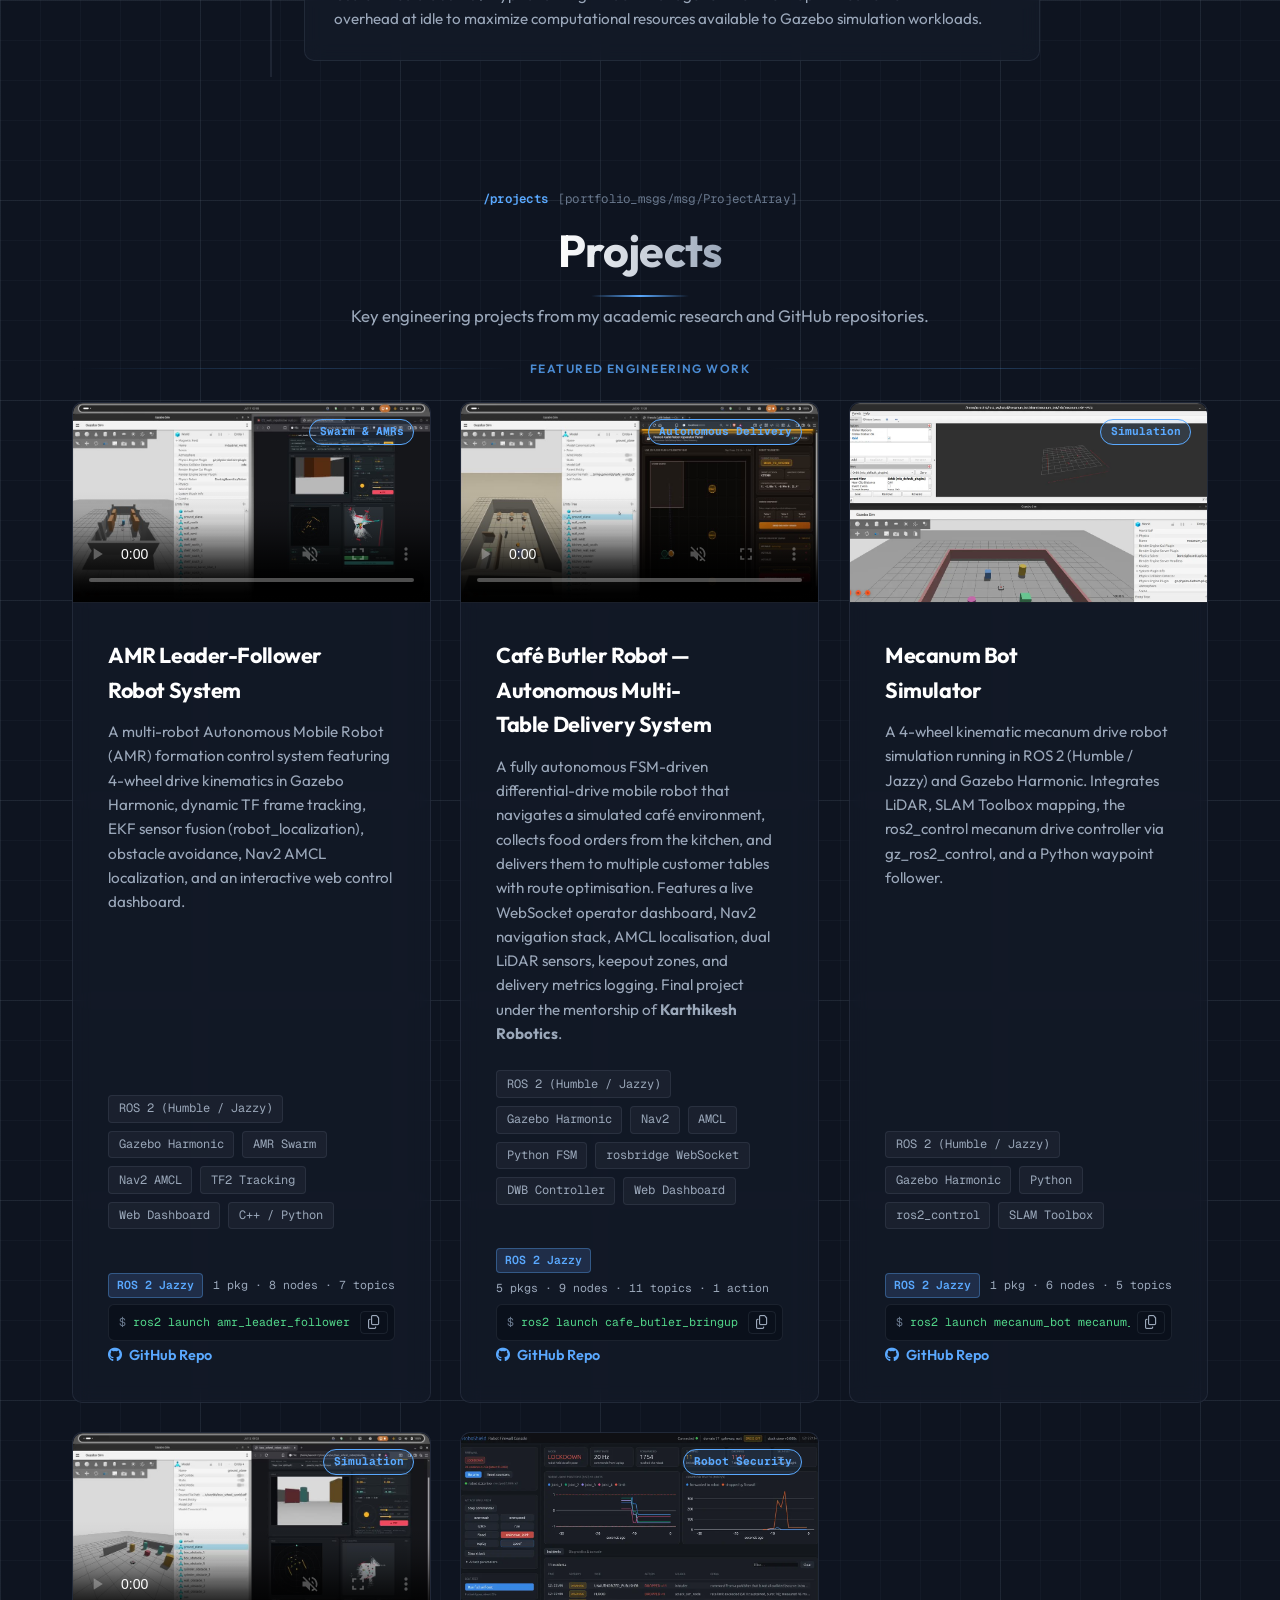
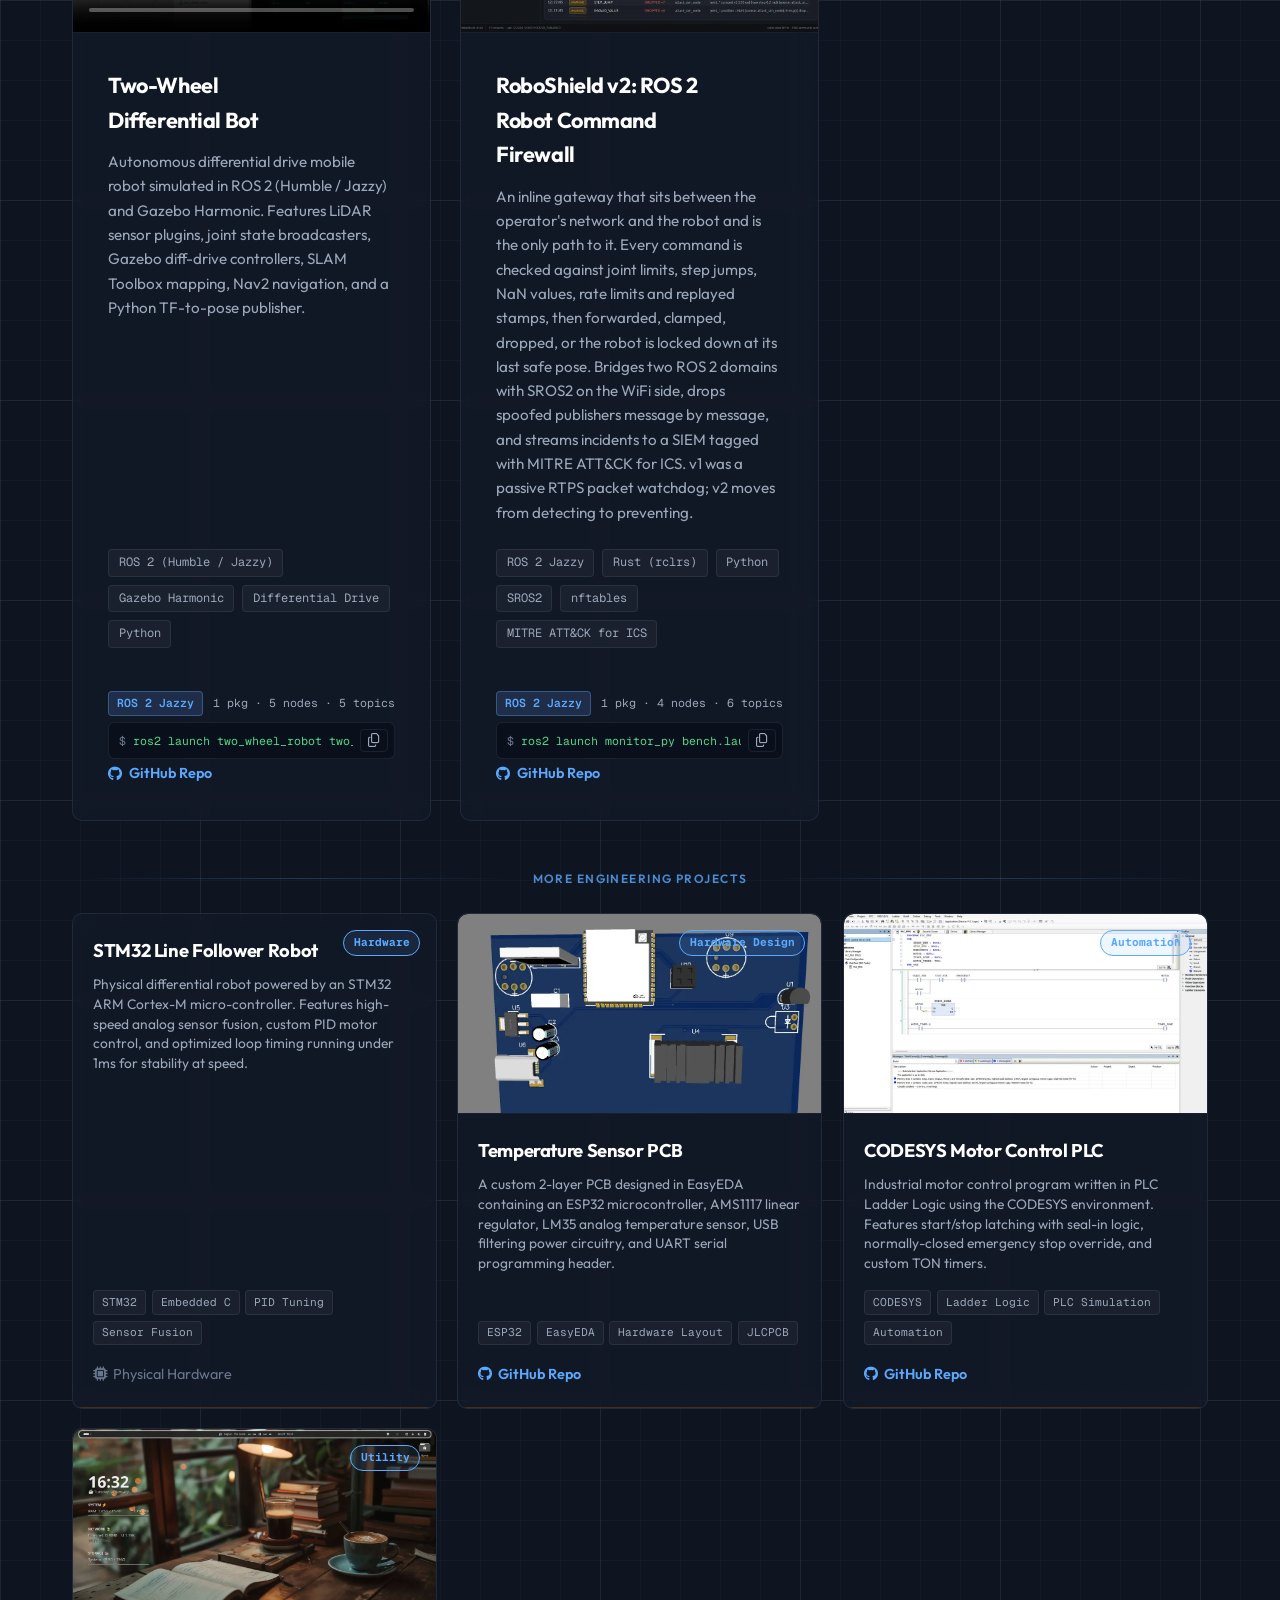
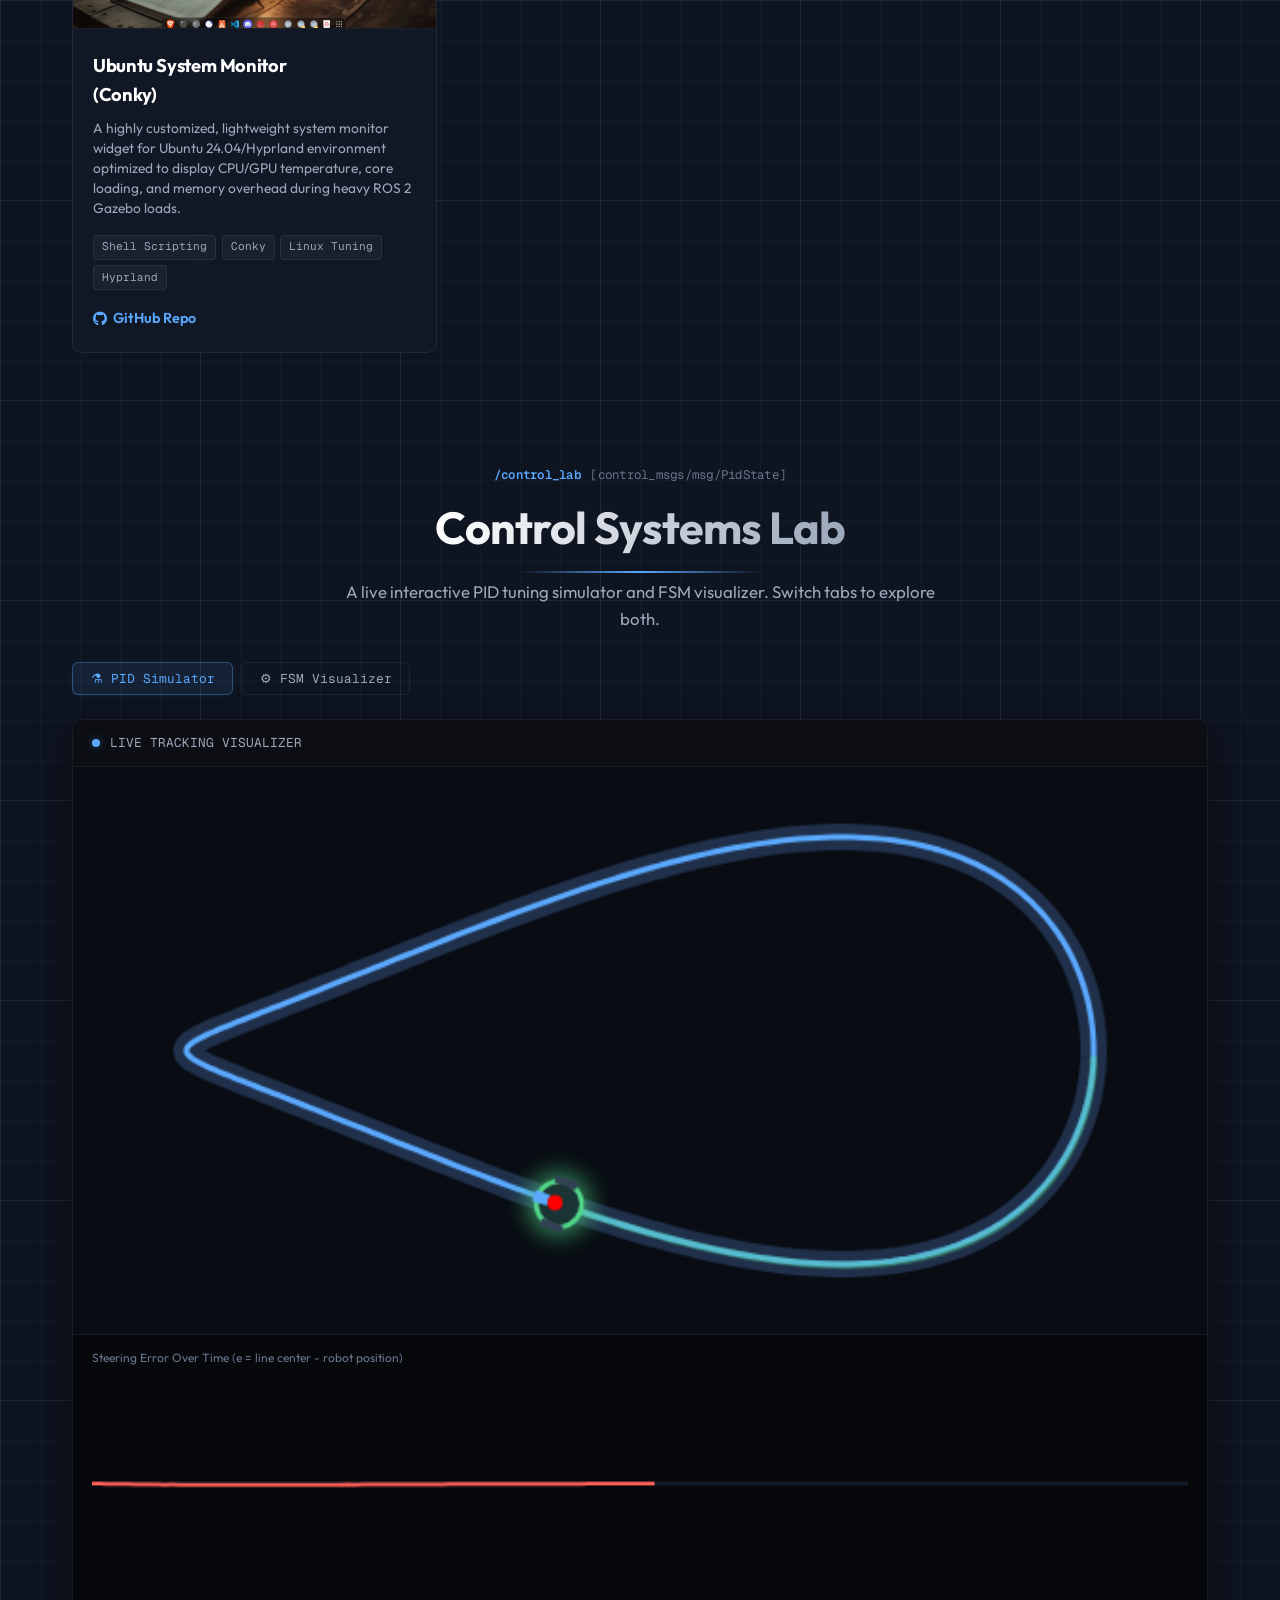
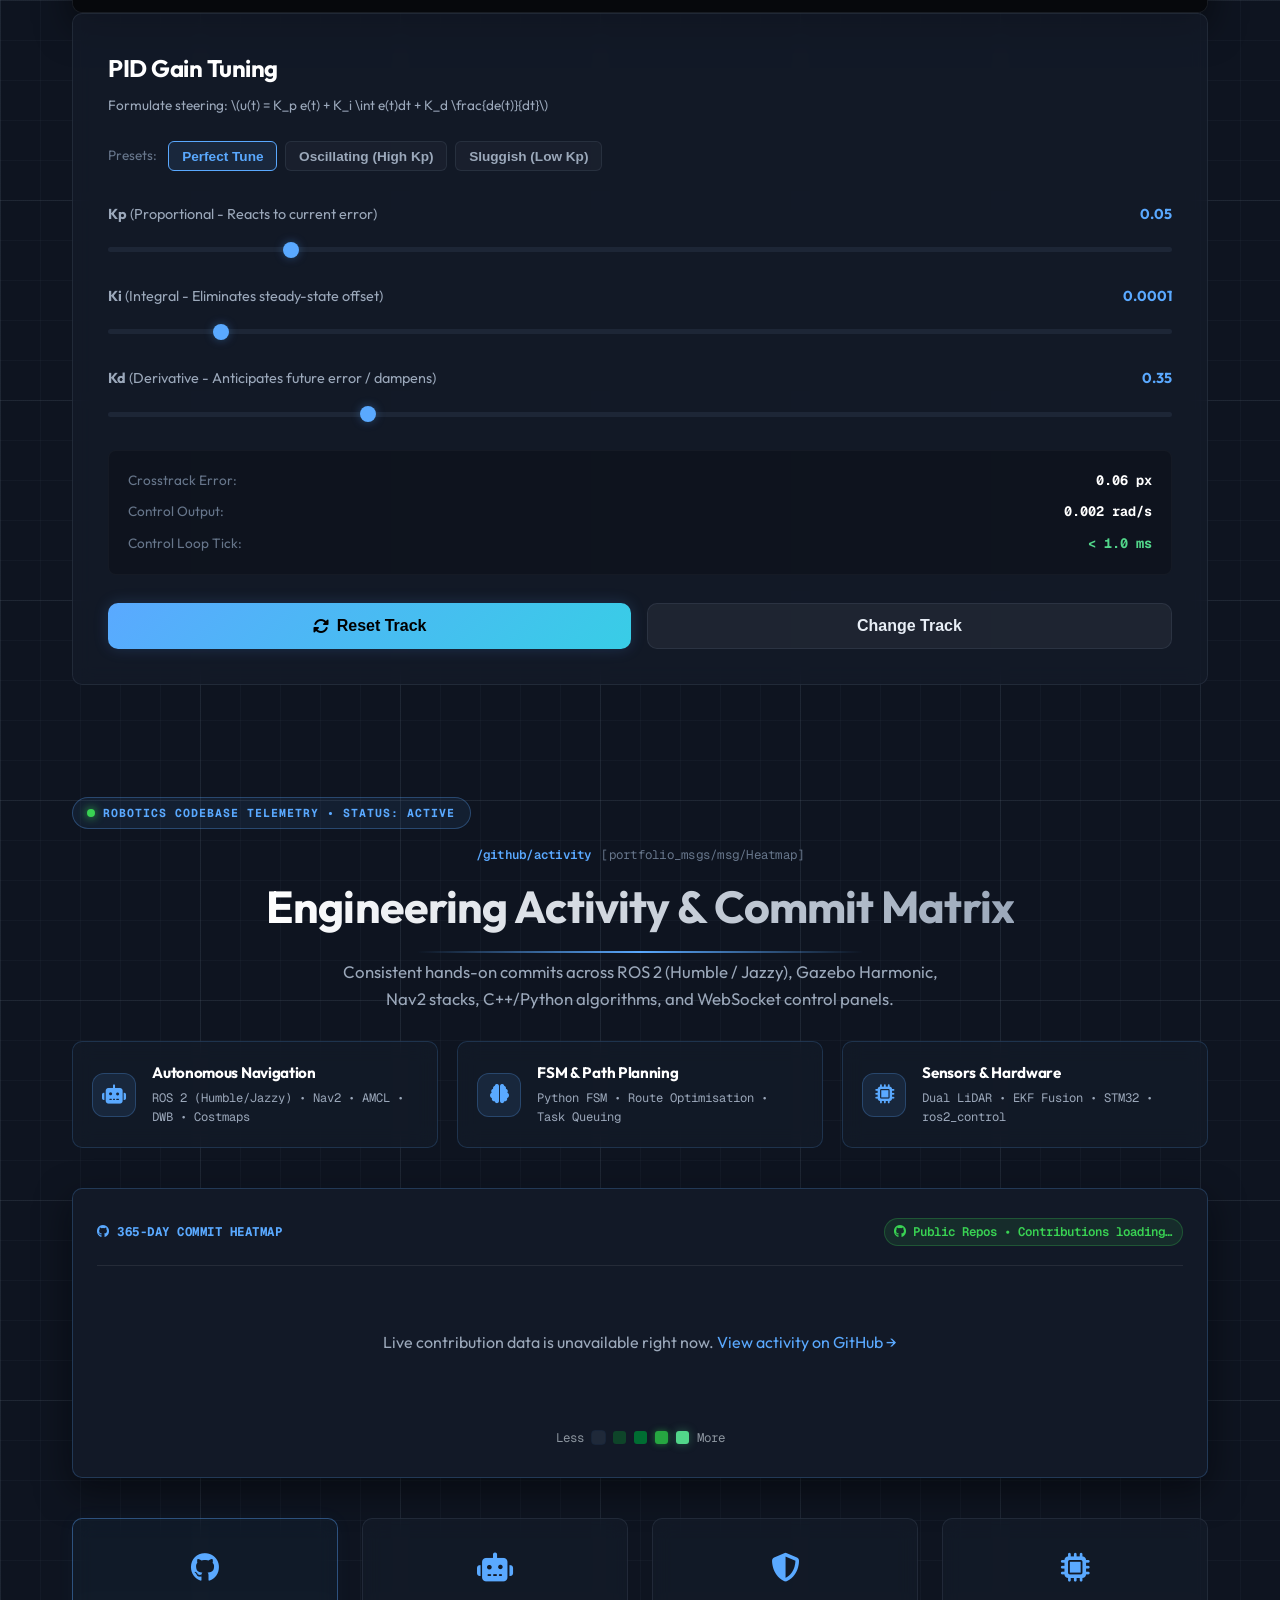
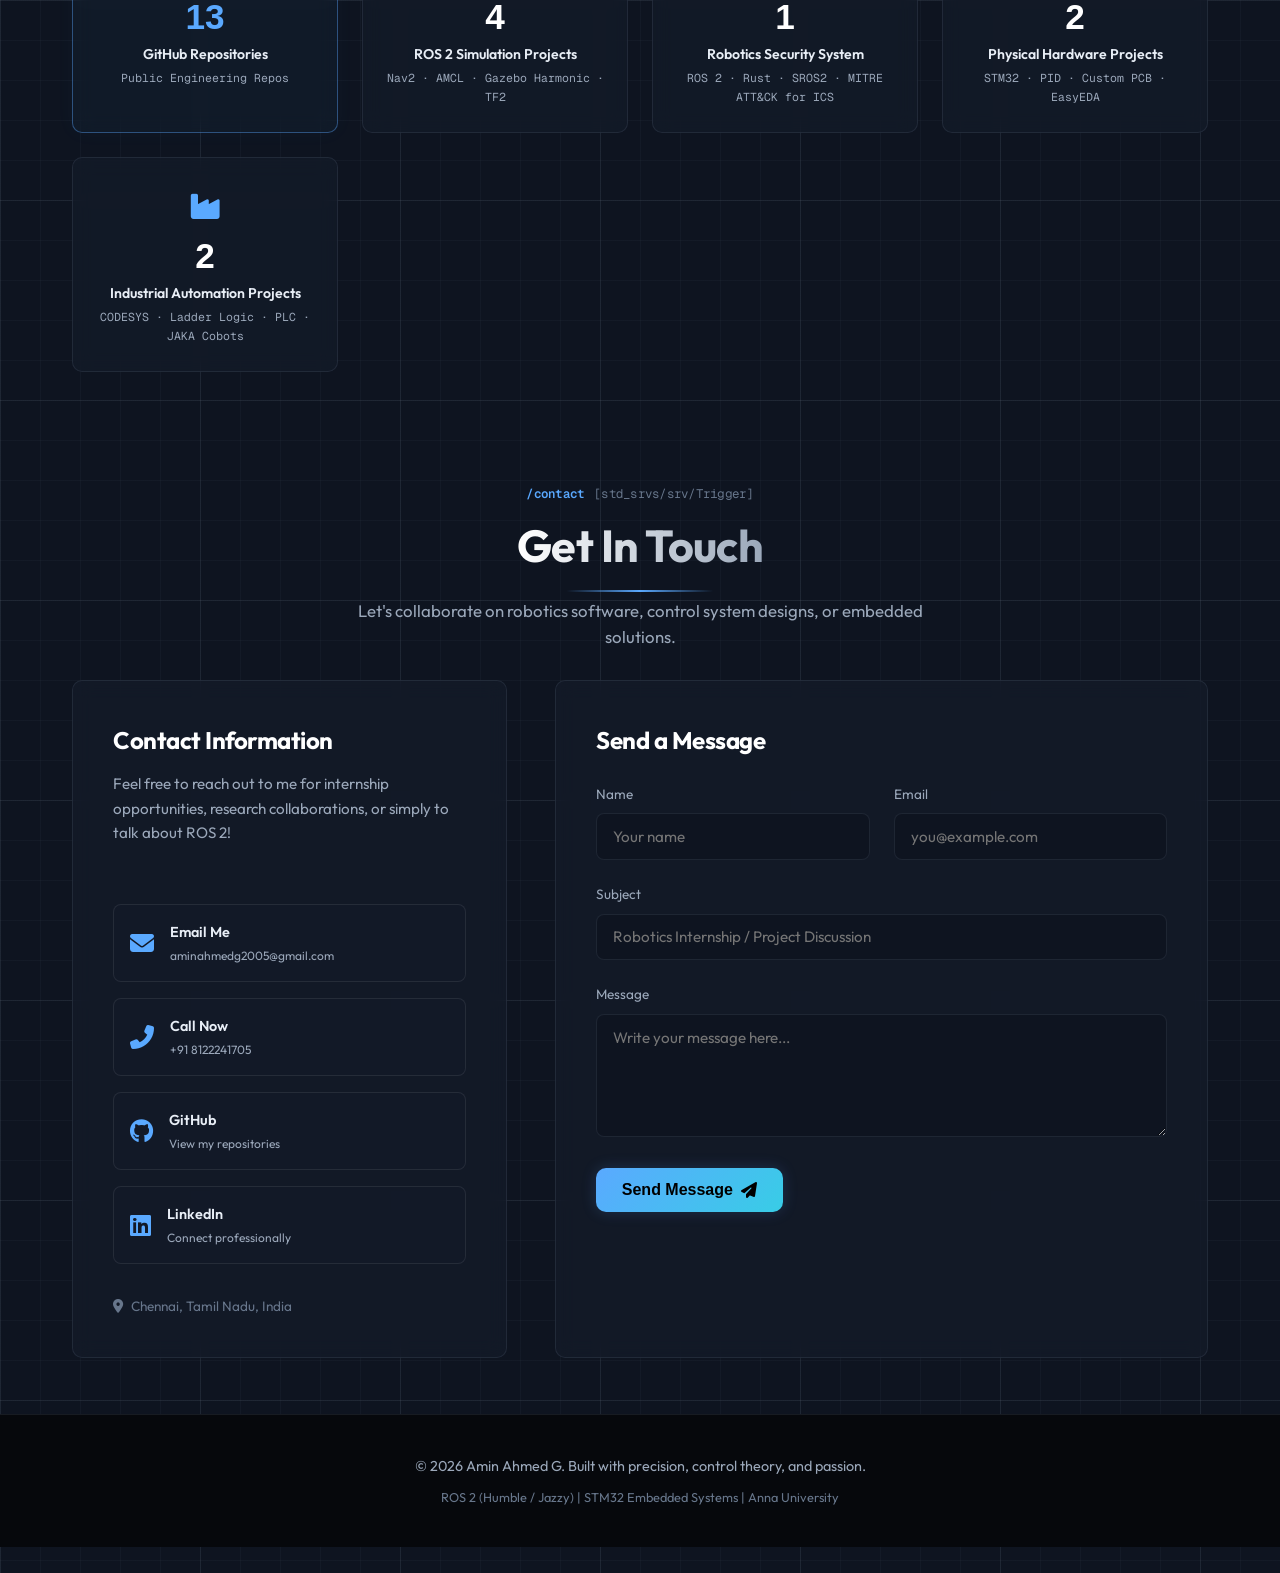
==== commit 6bb9cadd: "Navy + azure palette, goal bar at every width, cache-busted assets - Palette: navy base with azure p" ====
--- a/index.html
+++ b/index.html
@@ -16,7 +16,7 @@
   <meta property="og:image:width" content="1200">
   <meta property="og:image:height" content="670">
   <link rel="canonical" href="https://amin-ahmed-g.github.io/Protofolio/">
-  <meta name="theme-color" content="#17181b">
+  <meta name="theme-color" content="#0e1420">
   <script type="application/ld+json">
   {
     "@context": "https://schema.org",
@@ -41,7 +41,7 @@
   <link href="https://fonts.googleapis.com/css2?family=Geist+Mono:wght@300;400;600;700&family=Outfit:wght@300;400;500;600;700;800&display=swap" rel="stylesheet">
   
   <!-- Stylesheets -->
-  <link rel="stylesheet" href="styles.css">
+  <link rel="stylesheet" href="styles.css?v=7f873144">
   
   <!-- FontAwesome for custom icons -->
   <link rel="stylesheet" href="https://cdnjs.cloudflare.com/ajax/libs/font-awesome/6.4.0/css/all.min.css">
@@ -810,7 +810,7 @@
                 <svg id="fsm-svg" viewBox="0 0 640 340" xmlns="http://www.w3.org/2000/svg">
                   <defs>
                     <marker id="fsm-arrow" markerWidth="8" markerHeight="8" refX="6" refY="3" orient="auto">
-                      <path d="M0,0 L0,6 L8,3 z" fill="rgba(82,214,138,0.5)"/>
+                      <path d="M0,0 L0,6 L8,3 z" fill="rgba(90,169,255,0.5)"/>
                     </marker>
                   </defs>
                 </svg>
@@ -1052,11 +1052,11 @@
   </div>
 
   <!-- Scripts -->
-  <script src="pid_sim.js" defer></script>
-  <script src="terminal.js" defer></script>
-  <script src="app.js" defer></script>
-  <script src="enhancements.js" defer></script>
-  <script src="mission.js" defer></script>
+  <script src="pid_sim.js?v=fd46e2fe" defer></script>
+  <script src="terminal.js?v=4fbc8878" defer></script>
+  <script src="app.js?v=86cffd09" defer></script>
+  <script src="enhancements.js?v=1da36c6b" defer></script>
+  <script src="mission.js?v=9b283fb3" defer></script>
 </body>
 </html>
  
--- a/styles.css
+++ b/styles.css
@@ -4,32 +4,36 @@
 
 /* Design System Variables */
 :root {
-  /* RViz-inspired graphite palette */
-  --bg-primary: #17181b;
-  --bg-secondary: #1f2124;
-  --bg-tertiary: #2a2c30;
-  --panel-rgb: 31, 33, 37;
-  --deep-rgb: 20, 21, 24;
-  --text-primary: #eceef0;
-  --text-secondary: #a3a8b0;
-  --text-muted: #6f747c;
-
-  /* Accents: Nav2 plan green, TF z-axis blue, marker amber, laser red */
-  --accent-rgb: 82, 214, 138;
+  /* Navy base: deep, trustworthy, still dark enough for RViz-style visuals */
+  --bg-primary: #0e1420;
+  --bg-secondary: #151c2a;
+  --bg-tertiary: #1d2636;
+  --panel-rgb: 21, 28, 42;
+  --deep-rgb: 11, 16, 26;
+  --text-primary: #e8eef6;
+  --text-secondary: #9ba8ba;
+  --text-muted: #67768b;
+
+  /* Roles: azure = primary brand (trust), cyan = secondary highlight,
+     green = "working / success" (Nav2 plan, heatmap, terminal),
+     amber = goal markers only. (Variable names kept for compatibility.) */
+  --accent-rgb: 90, 169, 255;                 /* azure #5aa9ff */
   --accent-cyan: rgb(var(--accent-rgb));
-  --accent-blue-rgb: 76, 141, 255;
+  --accent-blue-rgb: 56, 205, 230;            /* cyan tone #38cde6 */
   --accent-blue: rgb(var(--accent-blue-rgb));
-  --accent-green-rgb: 245, 176, 65;
+  --accent-green-rgb: 82, 214, 138;           /* green tone #52d68a */
   --accent-green: rgb(var(--accent-green-rgb));
+  --plan-green: rgb(var(--accent-green-rgb));
+  --goal-amber: #f5b041;
   --laser-red: #ff5f57;
   --tf-x: #e5484d;
   --tf-y: #46c36f;
   --tf-z: #4c8dff;
   --accent-glow: rgba(var(--accent-rgb), 0.12);
-  --border-color: rgba(255, 255, 255, 0.08);
+  --border-color: rgba(148, 163, 184, 0.12);
   --border-glow: rgba(var(--accent-rgb), 0.35);
-  --grid-minor: rgba(160, 160, 164, 0.05);
-  --grid-major: rgba(160, 160, 164, 0.1);
+  --grid-minor: rgba(148, 163, 184, 0.045);
+  --grid-major: rgba(148, 163, 184, 0.09);
 
   /* Layout */
   --navbar-height: 70px;
@@ -1705,7 +1709,7 @@
   border-radius: var(--border-radius);
   border: 1px solid rgba(var(--accent-rgb), 0.22);
   margin-bottom: 2.5rem;
-  background: #1a1b1e;
+  background: #121927;
   padding: 1.8rem 1.5rem;
   display: flex;
   flex-direction: column;
@@ -1773,11 +1777,11 @@
   box-shadow: 0 0 12px rgba(var(--accent-rgb), 0.35) !important;
 }
 
-.ContributionCalendar-day[data-level="0"] { background-color: #2a2c30 !important; fill: #2a2c30; outline: 1px solid rgba(var(--accent-rgb), 0.08); }
+.ContributionCalendar-day[data-level="0"] { background-color: #1f2939 !important; fill: #1f2939; outline: 1px solid rgba(var(--accent-rgb), 0.08); }
 .ContributionCalendar-day[data-level="1"] { background-color: #0e4429 !important; fill: #0e4429; }
 .ContributionCalendar-day[data-level="2"] { background-color: #006d32 !important; fill: #006d32; }
 .ContributionCalendar-day[data-level="3"] { background-color: #26a641 !important; fill: #26a641; box-shadow: 0 0 6px rgba(38, 166, 65, 0.6); }
-.ContributionCalendar-day[data-level="4"] { background-color: var(--accent-cyan) !important; fill: var(--accent-cyan); box-shadow: 0 0 10px rgba(var(--accent-rgb), 0.35), 0 0 18px rgba(var(--accent-rgb), 0.18); }
+.ContributionCalendar-day[data-level="4"] { background-color: var(--plan-green) !important; fill: var(--plan-green); box-shadow: 0 0 10px rgba(var(--accent-green-rgb), 0.35), 0 0 0 0 rgba(var(--accent-rgb), 0.35), 0 0 18px rgba(var(--accent-rgb), 0.18); }
 
 .ContributionCalendar-label {
   color: var(--accent-cyan);
@@ -1822,11 +1826,11 @@
   border-radius: 3px;
   display: inline-block;
 }
-.legend-sq.sq-0 { background-color: #2a2c30; outline: 1px solid rgba(var(--accent-rgb), 0.08); }
+.legend-sq.sq-0 { background-color: #1f2939; outline: 1px solid rgba(var(--accent-rgb), 0.08); }
 .legend-sq.sq-1 { background-color: #0e4429; }
 .legend-sq.sq-2 { background-color: #006d32; }
 .legend-sq.sq-3 { background-color: #26a641; box-shadow: 0 0 6px rgba(38, 166, 65, 0.6); }
-.legend-sq.sq-4 { background-color: var(--accent-cyan); box-shadow: 0 0 10px rgba(var(--accent-rgb), 0.35); }
+.legend-sq.sq-4 { background-color: var(--plan-green); box-shadow: 0 0 10px rgba(var(--accent-green-rgb), 0.35); }
 
 .github-stats-grid {
   display: grid;
@@ -2914,12 +2918,12 @@
   display: none;
 }
 .mission-svg { display: block; overflow: visible; }
-.mission-plan { fill: none; stroke: rgba(var(--accent-rgb), 0.28); stroke-width: 2; stroke-dasharray: 3 4; }
-.mission-travelled { fill: none; stroke: var(--accent-cyan); stroke-width: 2.5; stroke-linecap: round; }
-.mission-wp { fill: var(--bg-primary); stroke: rgba(var(--accent-rgb), 0.5); stroke-width: 1.5; transition: fill 0.2s ease, r 0.2s ease; }
-.mission-wp.is-visited { fill: var(--accent-cyan); stroke: var(--accent-cyan); }
+.mission-plan { fill: none; stroke: rgba(var(--accent-green-rgb), 0.28); stroke-width: 2; stroke-dasharray: 3 4; }
+.mission-travelled { fill: none; stroke: var(--plan-green); stroke-width: 2.5; stroke-linecap: round; }
+.mission-wp { fill: var(--bg-primary); stroke: rgba(var(--accent-green-rgb), 0.5); stroke-width: 1.5; transition: fill 0.2s ease, r 0.2s ease; }
+.mission-wp.is-visited { fill: var(--plan-green); stroke: var(--plan-green); }
 .mission-wp.is-active { r: 5.5; stroke: #fff; }
-.mission-goal path { fill: var(--accent-green); stroke: var(--bg-primary); stroke-width: 1; }
+.mission-goal path { fill: var(--goal-amber); stroke: var(--bg-primary); stroke-width: 1; }
 .mission-robot rect { fill: rgba(var(--panel-rgb), 0.95); stroke: var(--text-primary); stroke-width: 1.4; }
 .mission-robot line { stroke-width: 2; stroke-linecap: round; }
 .mission-robot .tf-x { stroke: var(--tf-x); }
@@ -2979,10 +2983,22 @@
 .mission-hud .hud-item + .hud-item { padding-left: 1.4rem; border-left: 1px solid var(--border-color); }
 body { padding-bottom: 26px; }
 
-/* Shown from tablet-landscape up, so it survives browser zoom-in (125-150%) */
-@media (min-width: 900px) {
-  .mission-rail { display: block; }
-}
+/* Always shown: vertical rail from 900px up (covers 125-150% browser zoom),
+   horizontal bar under the navbar below that (phones, 175%+ zoom) */
+.mission-rail { display: block; }
+.mission-rail.is-horizontal {
+  top: var(--navbar-height);
+  left: 0;
+  right: 0;
+  bottom: auto;
+  width: auto;
+  height: 26px;
+  background: rgba(var(--deep-rgb), 0.88);
+  border-bottom: 1px solid var(--border-color);
+  backdrop-filter: blur(8px);
+  -webkit-backdrop-filter: blur(8px);
+}
+.mission-rail.is-horizontal .mission-label { left: 50%; top: 26px; transform: translateX(-50%); }
 /* Below 1280px the side gutter is too thin for the rail, so shift content right */
 @media (min-width: 900px) and (max-width: 1279px) {
   main, .footer { padding-left: 56px; }
@@ -3018,14 +3034,14 @@
    About: RViz scene (replaces the old illustration)
    ========================================================================== */
 .about-rviz { display: block; width: 100%; height: auto; font-family: 'Geist Mono', monospace; }
-.about-rviz .rv-bg { fill: #222326; }
+.about-rviz .rv-bg { fill: #1b2230; }
 .about-rviz .rv-grid-line { stroke: rgba(160, 160, 164, 0.14); stroke-width: 1; }
 .about-rviz .rv-free { fill: rgba(205, 205, 205, 0.06); }
 .about-rviz .rv-occ { fill: #6b6e74; }
 .about-rviz .rv-inflate { fill: rgba(150, 90, 220, 0.12); stroke: rgba(150, 90, 220, 0.35); stroke-width: 1; }
-.about-rviz .rv-plan { fill: none; stroke: var(--accent-cyan); stroke-width: 3; stroke-linecap: round; stroke-dasharray: 100; stroke-dashoffset: 0; }
+.about-rviz .rv-plan { fill: none; stroke: var(--plan-green); stroke-width: 3; stroke-linecap: round; stroke-dasharray: 100; stroke-dashoffset: 0; }
 .about-rviz .rv-scan rect { fill: var(--laser-red); }
-.about-rviz .rv-goal path { fill: var(--accent-green); stroke: #1a1b1e; stroke-width: 1; }
+.about-rviz .rv-goal path { fill: var(--goal-amber); stroke: #121927; stroke-width: 1; }
 .about-rviz .rv-robot rect { fill: #2f3136; stroke: var(--text-primary); stroke-width: 1.6; }
 .about-rviz .rv-robot .rv-wheel { fill: #111; stroke: none; }
 .about-rviz .rv-robot .rv-lidar { fill: #111; stroke: var(--laser-red); stroke-width: 1.5; }
@@ -3033,8 +3049,8 @@
 .about-rviz .tf-x { stroke: var(--tf-x); }
 .about-rviz .tf-y { stroke: var(--tf-y); }
 .about-rviz .rv-label { fill: var(--text-secondary); font-size: 12px; }
-.about-rviz .rv-bar { fill: #1a1b1e; }
-.about-rviz .rv-dot { fill: var(--accent-cyan); }
+.about-rviz .rv-bar { fill: #121927; }
+.about-rviz .rv-dot { fill: var(--plan-green); }
 .about-rviz .rv-title { fill: var(--text-primary); font-size: 14px; font-weight: 600; }
 .about-rviz .rv-meta { fill: var(--text-muted); font-size: 11.5px; }
 
@@ -3067,3 +3083,4 @@
 @media (min-width: 993px) {
   .about-image-wrapper { position: sticky; top: calc(var(--navbar-height) + 24px); }
 }
+
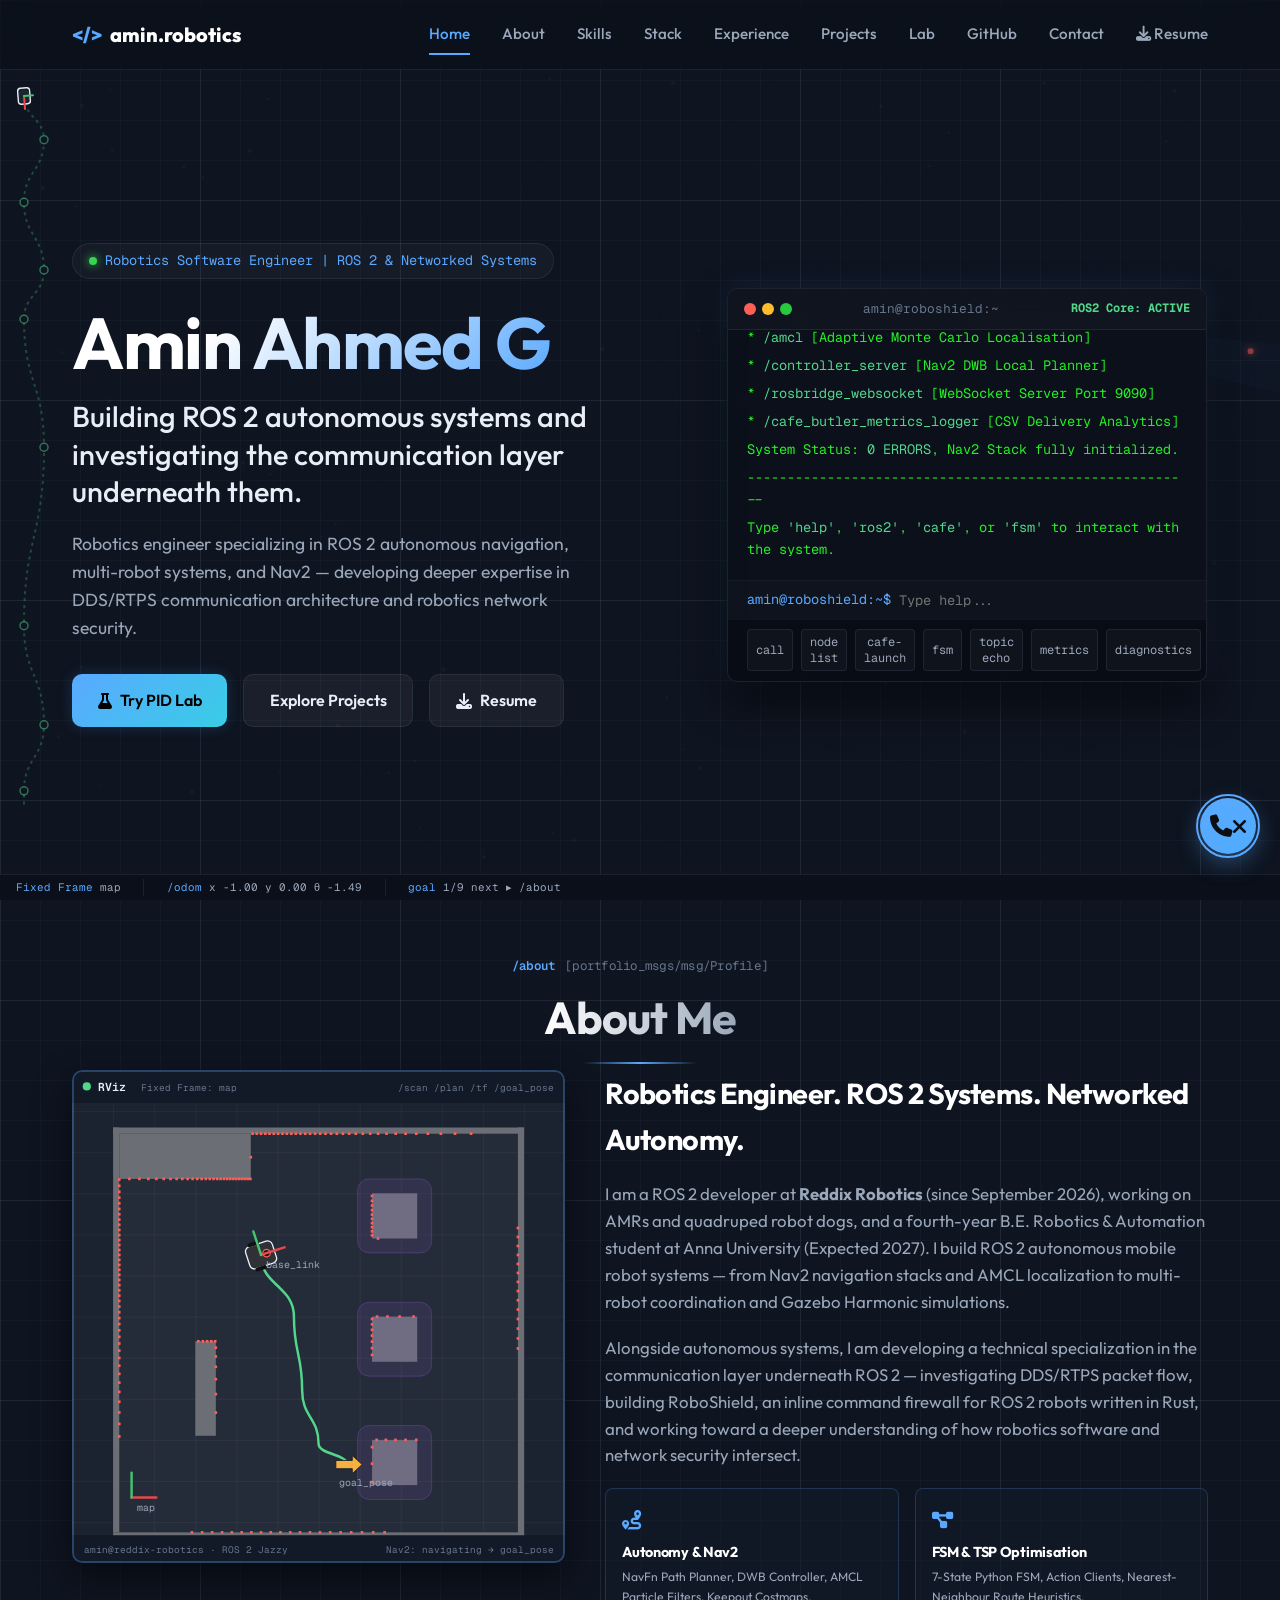
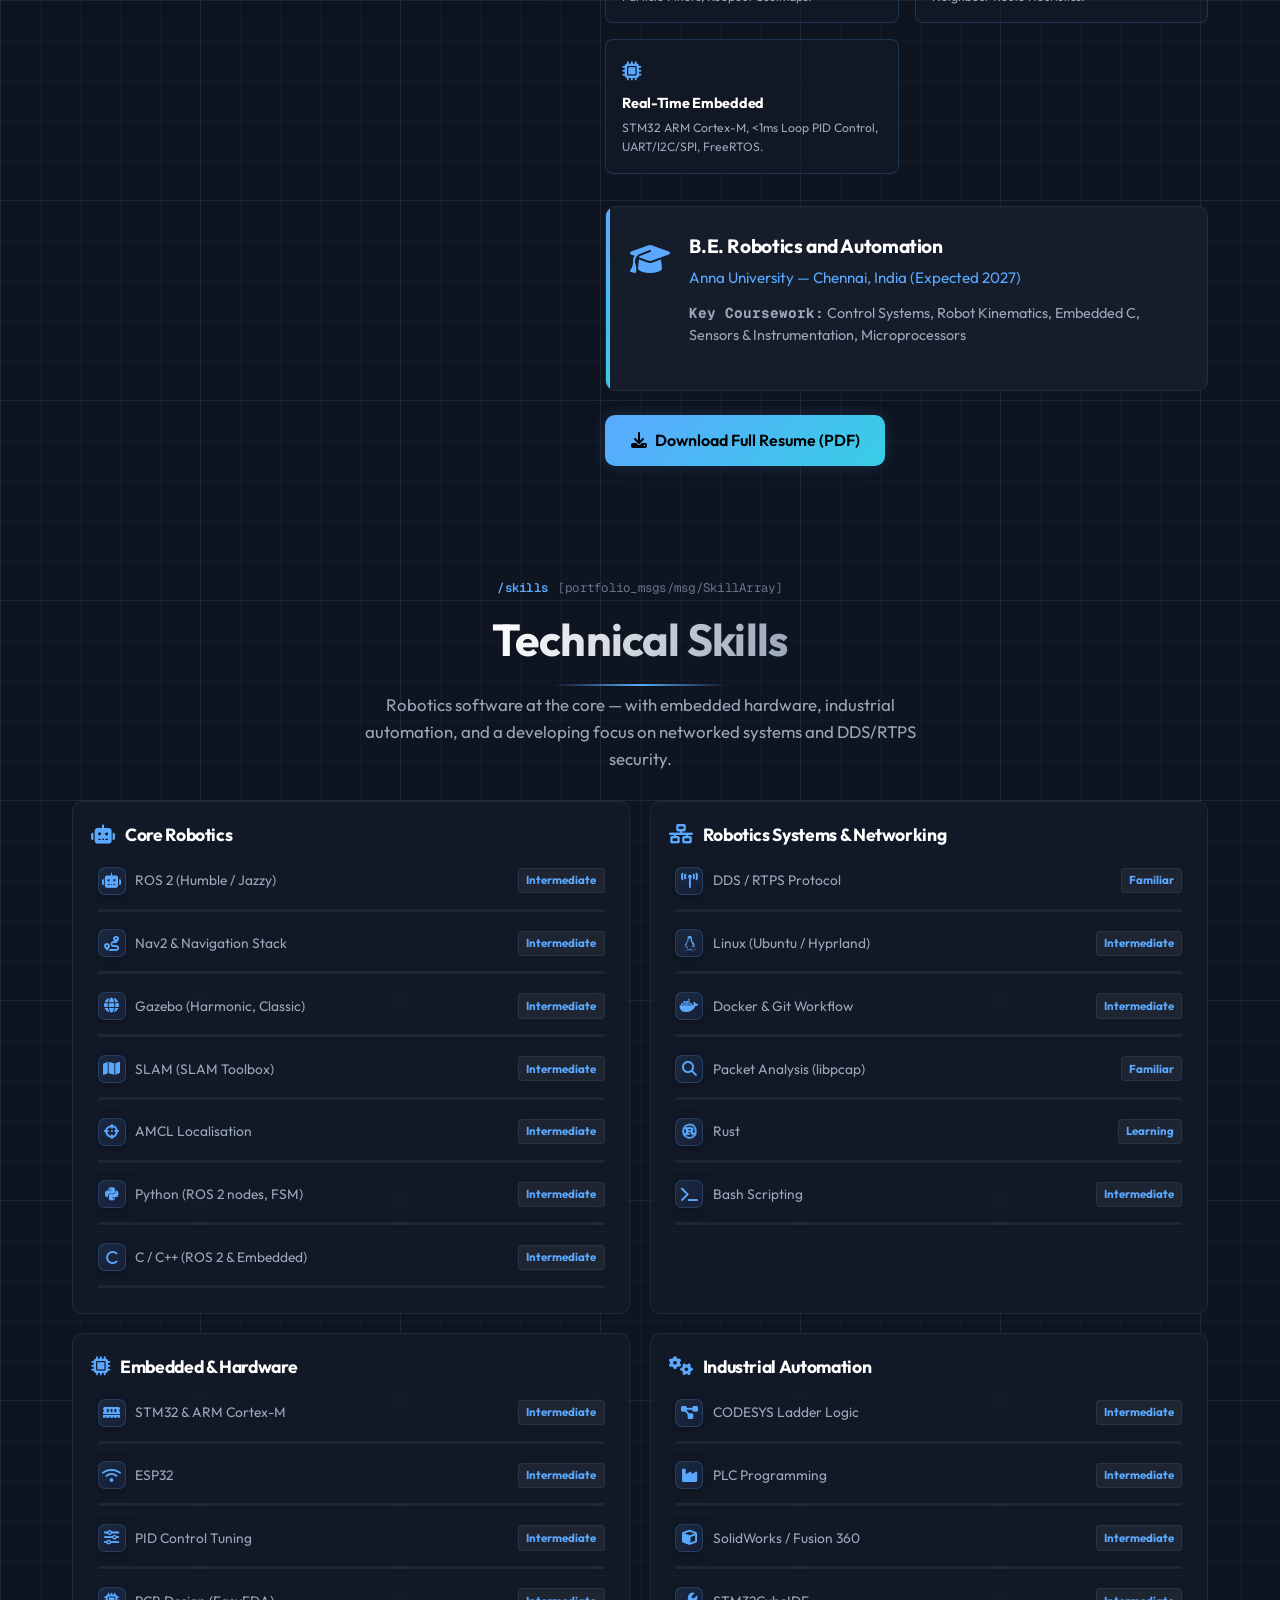
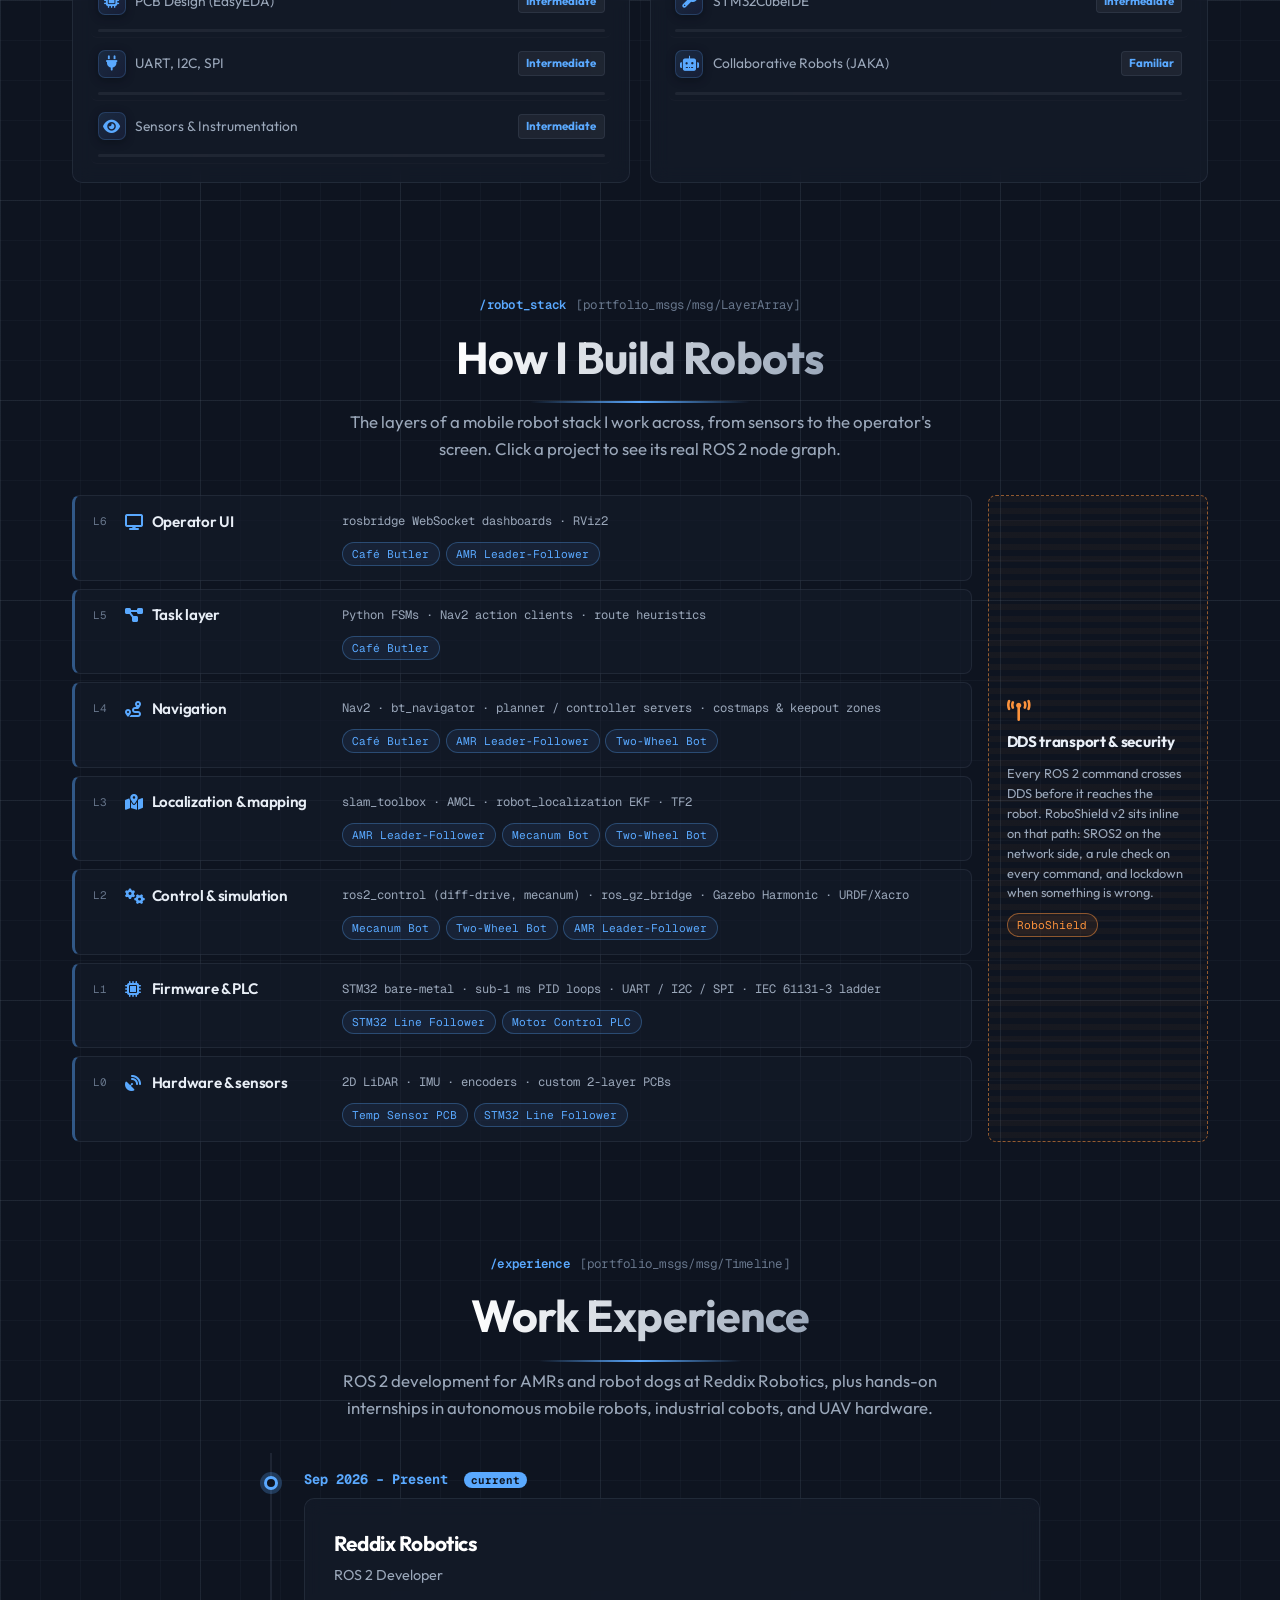
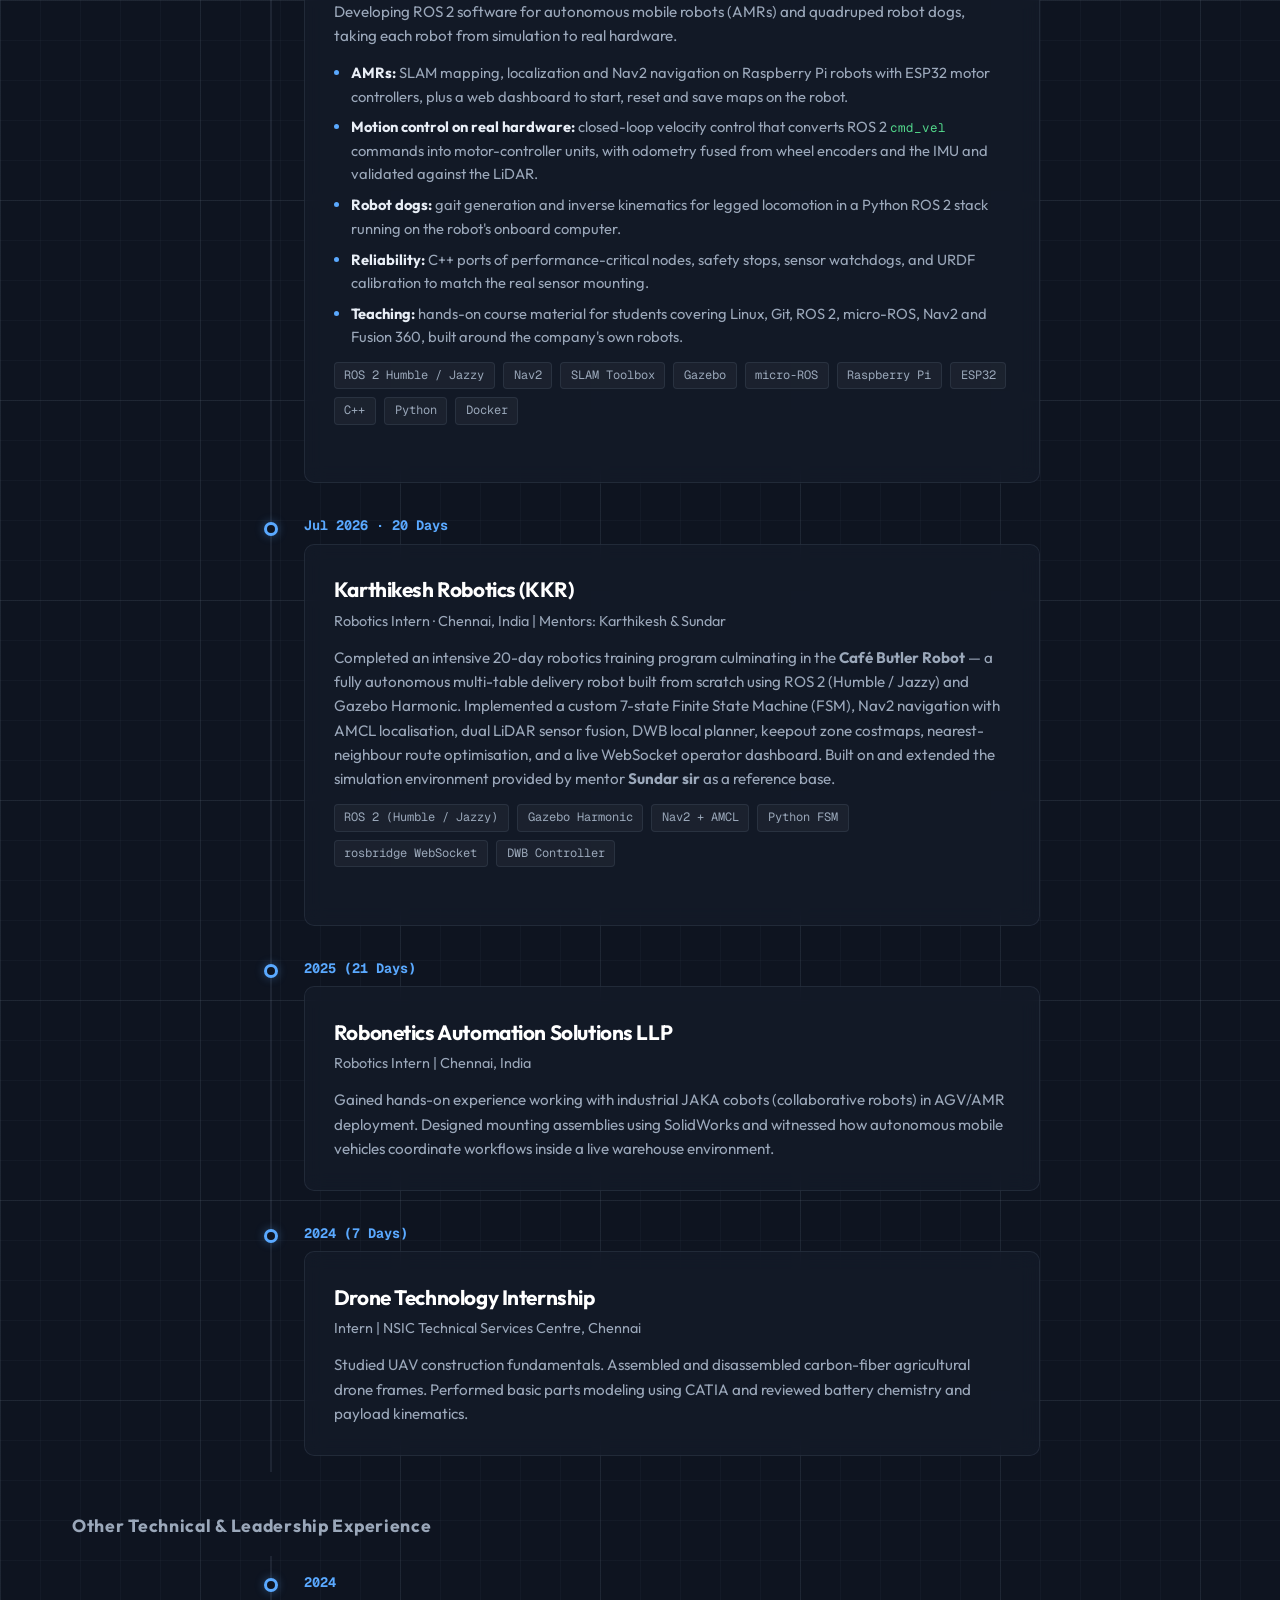
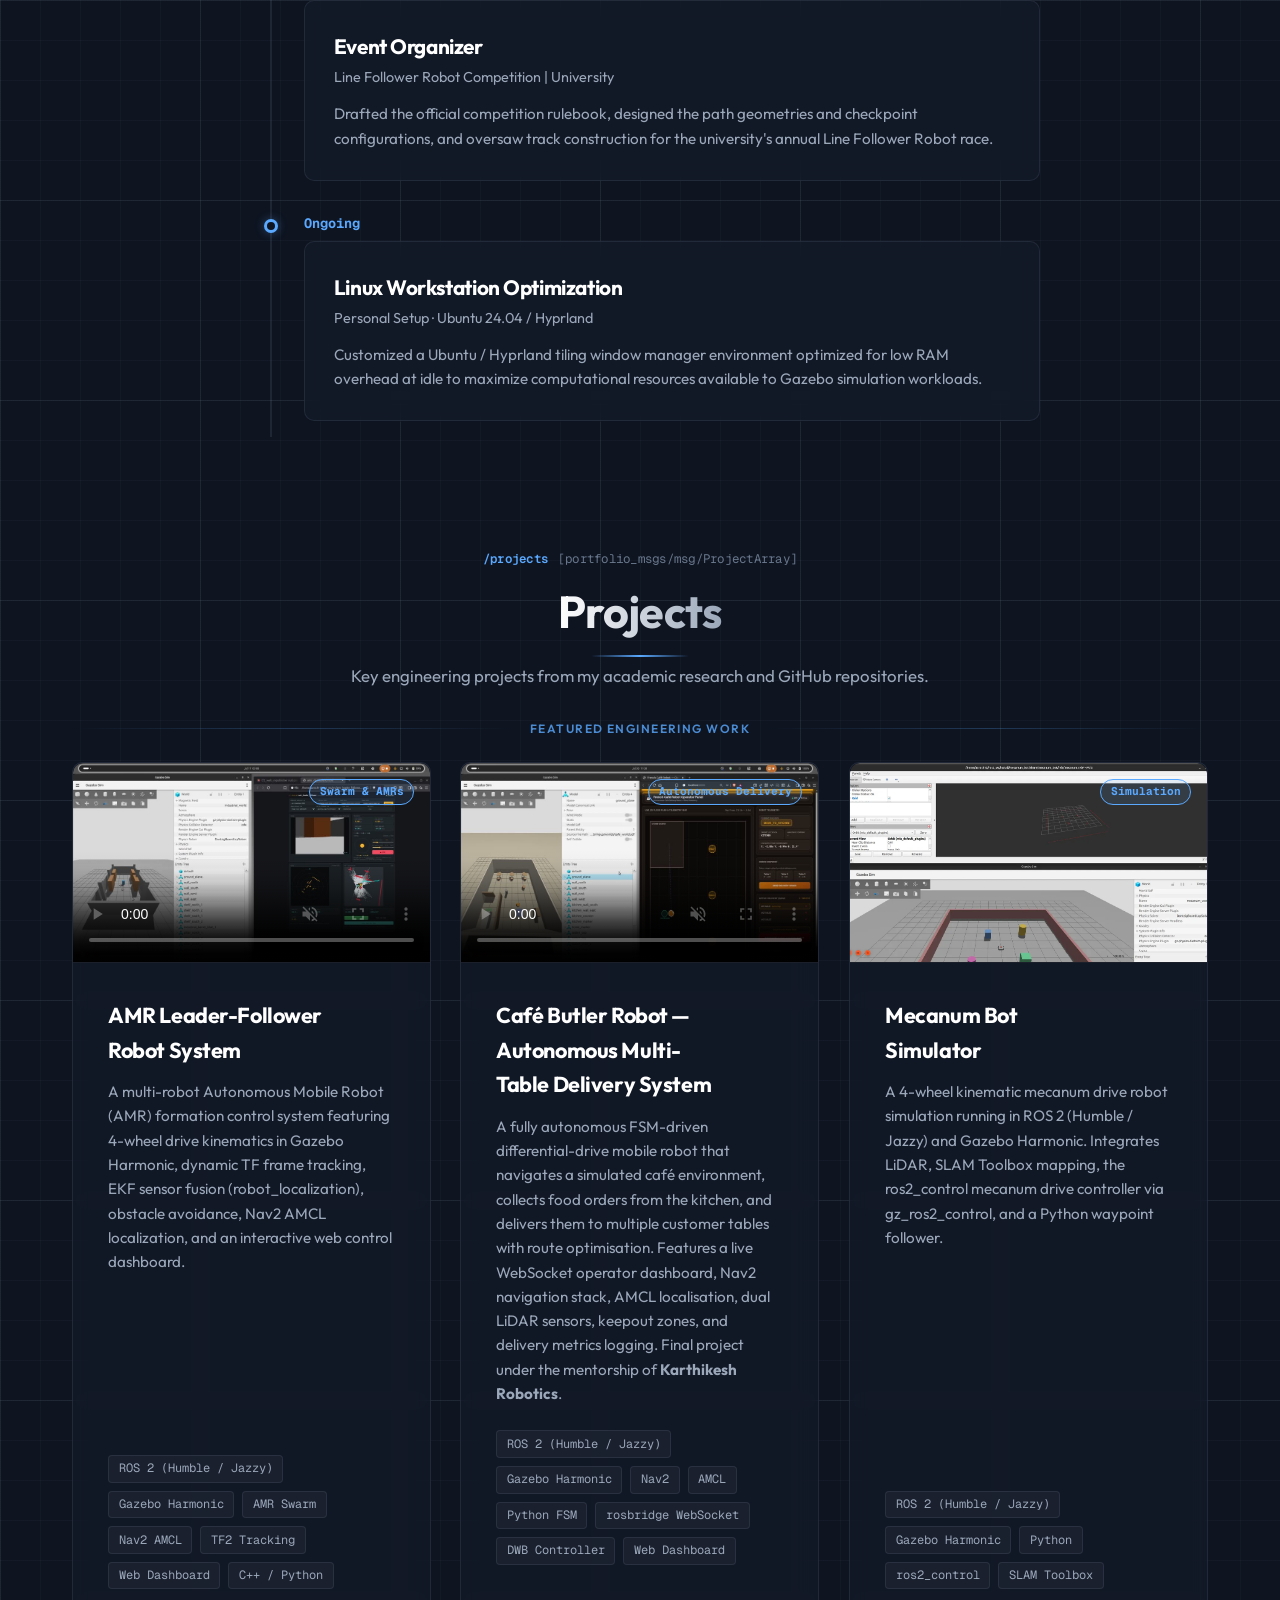
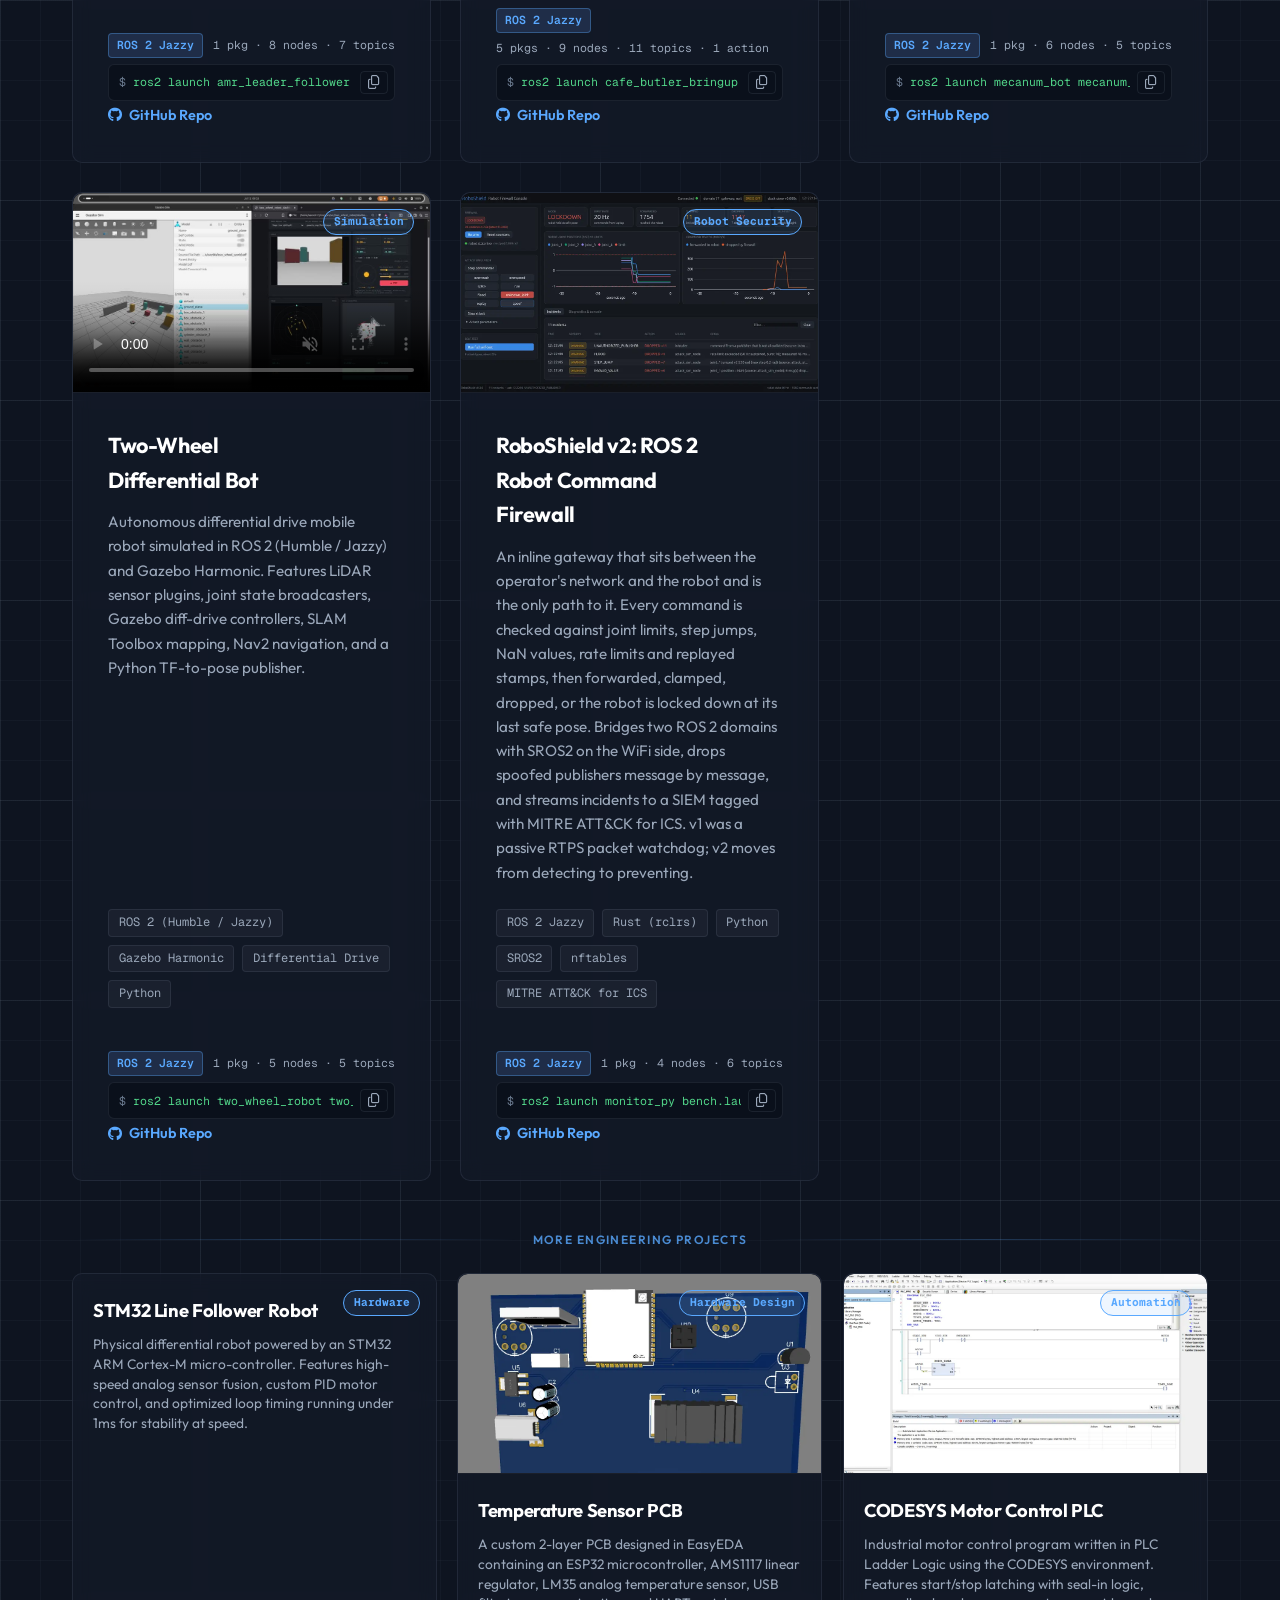
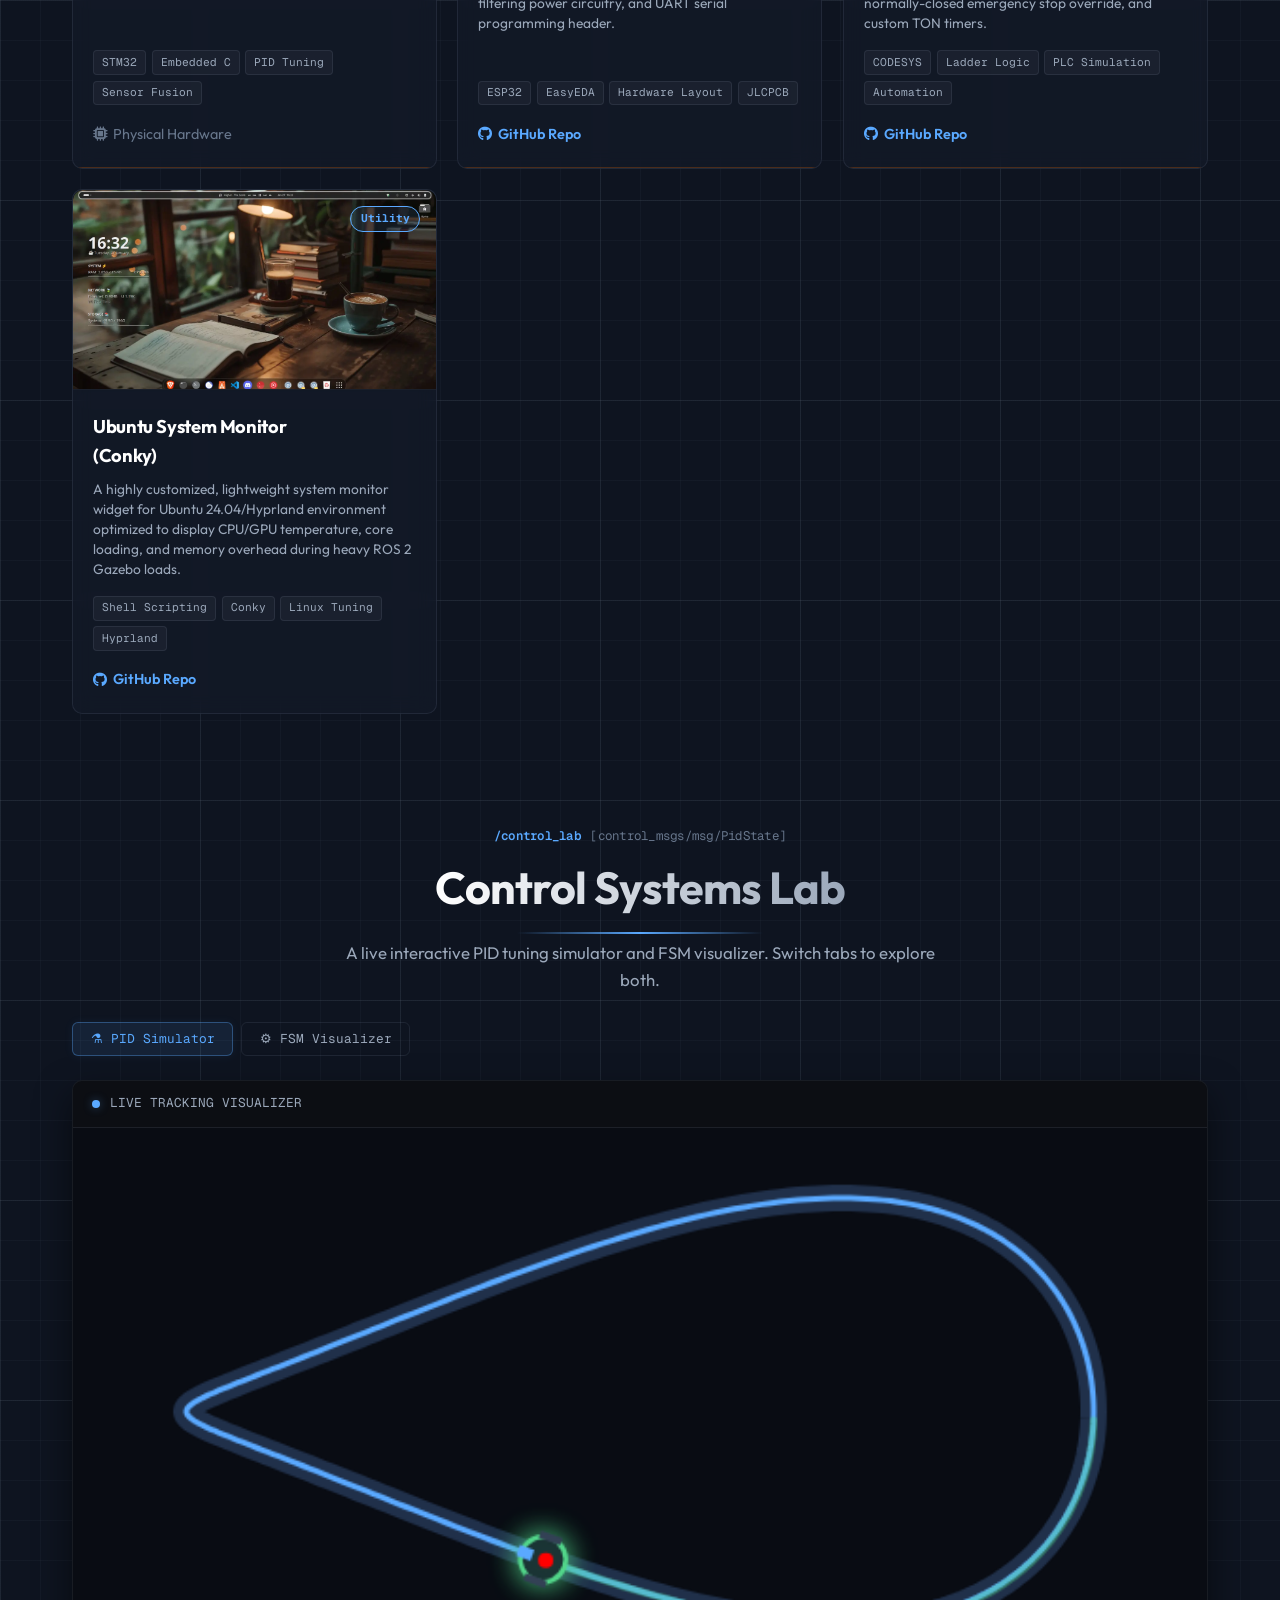
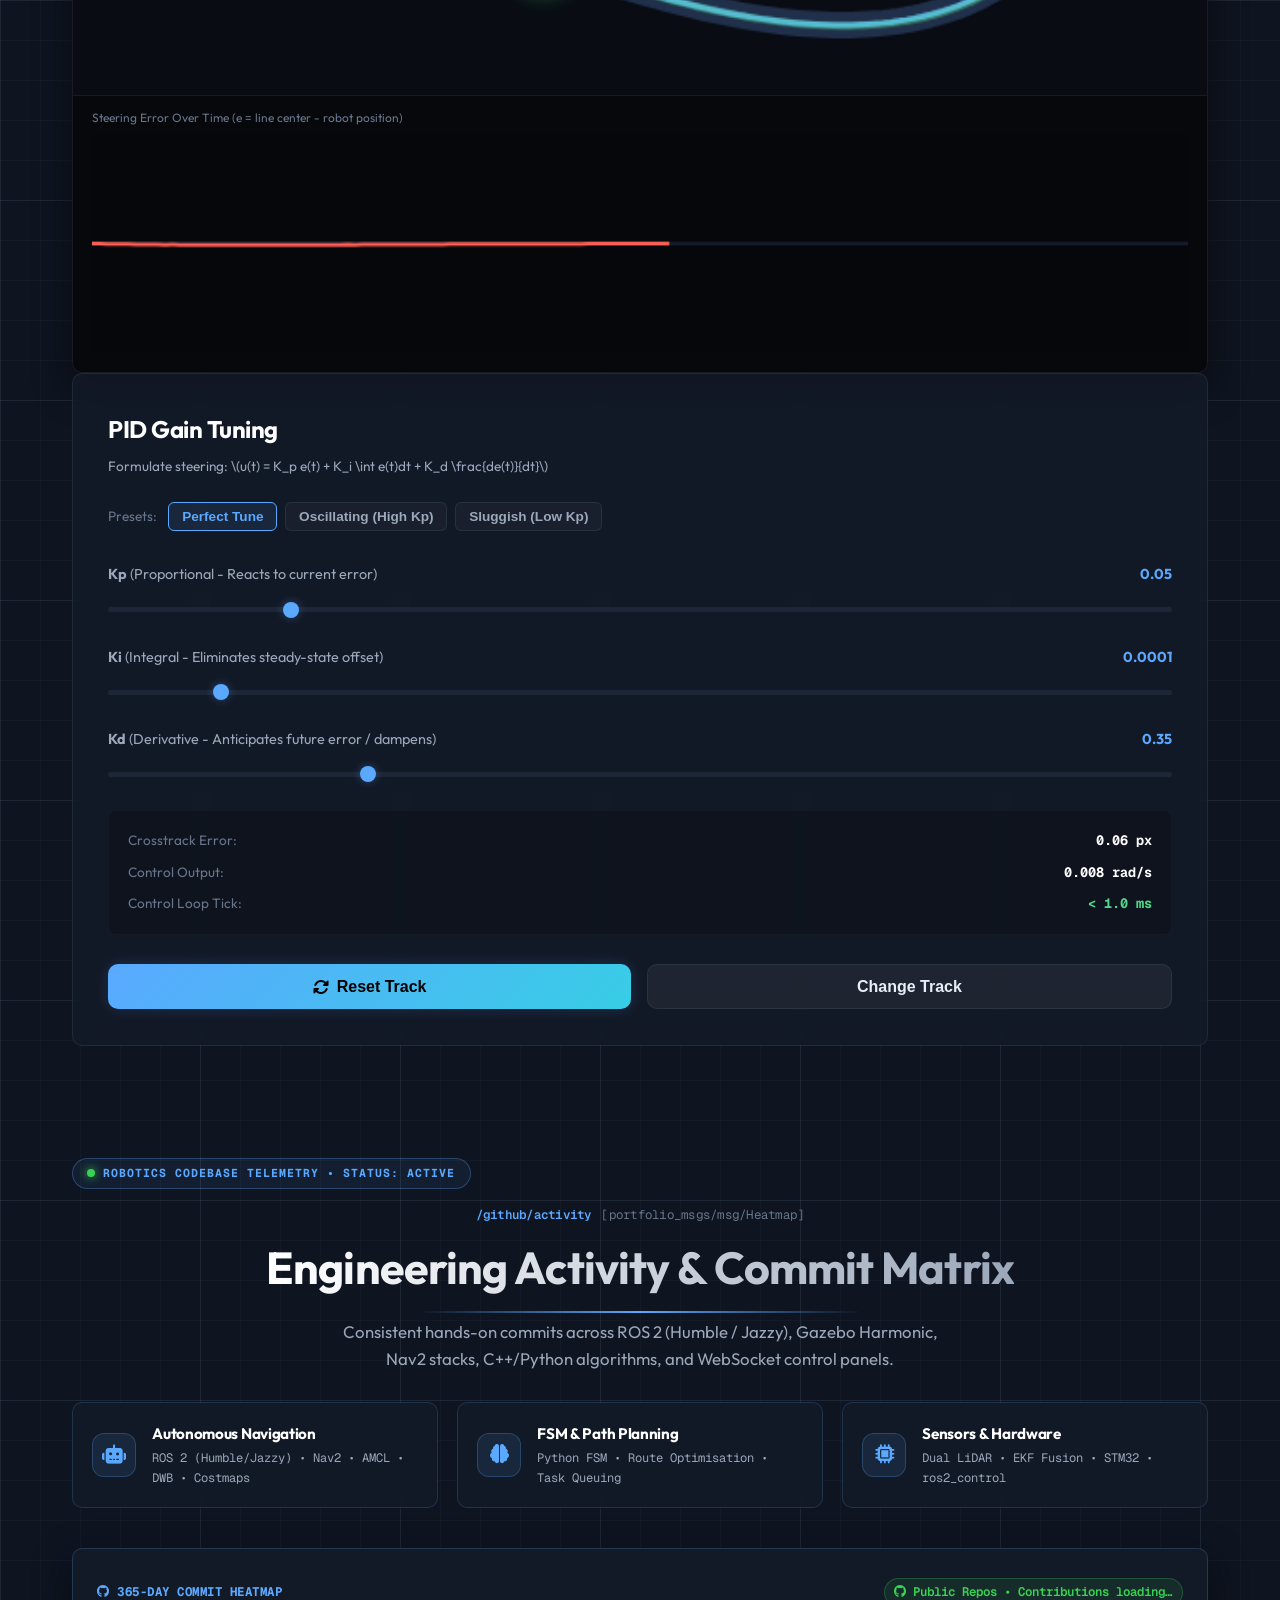
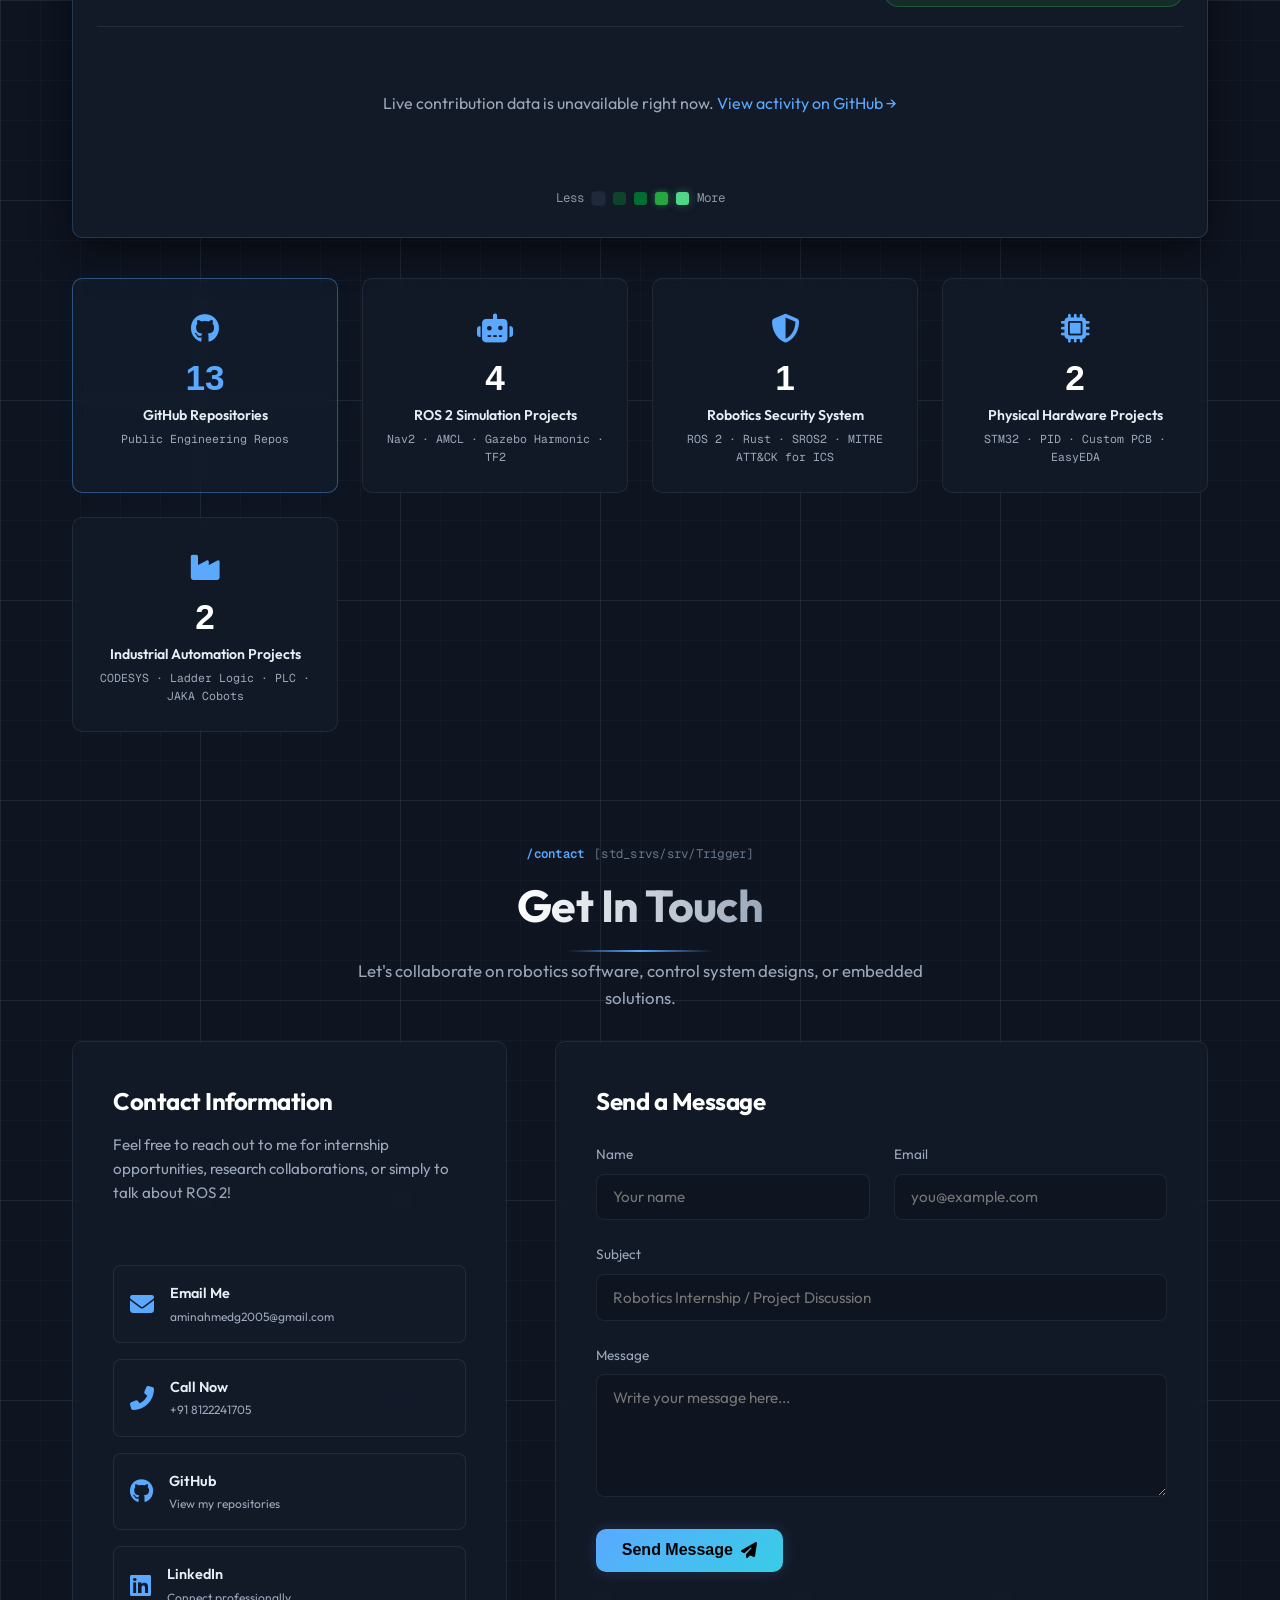
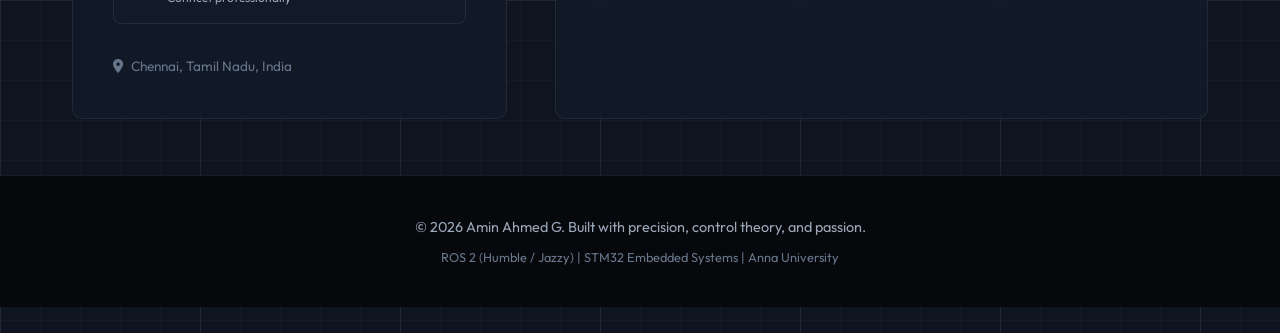
==== commit 1c066366: "Describe the Reddix Robotics role: ROS 2 for AMRs and robot dogs" ====
--- a/index.html
+++ b/index.html
@@ -41,7 +41,7 @@
   <link href="https://fonts.googleapis.com/css2?family=Geist+Mono:wght@300;400;600;700&family=Outfit:wght@300;400;500;600;700;800&display=swap" rel="stylesheet">
   
   <!-- Stylesheets -->
-  <link rel="stylesheet" href="styles.css?v=7f873144">
+  <link rel="stylesheet" href="styles.css?v=45b59cda">
   
   <!-- FontAwesome for custom icons -->
   <link rel="stylesheet" href="https://cdnjs.cloudflare.com/ajax/libs/font-awesome/6.4.0/css/all.min.css">
@@ -180,7 +180,7 @@
           <div class="about-text">
             <h3>Robotics Engineer. ROS 2 Systems. Networked Autonomy.</h3>
             <p>
-              I am a ROS 2 developer at <strong>Reddix Robotics</strong> (since September 2026) and a fourth-year B.E. Robotics &amp; Automation student at Anna University (Expected 2027). I build ROS 2 autonomous mobile robot systems — from Nav2 navigation stacks and AMCL localization to multi-robot coordination and Gazebo Harmonic simulations.
+              I am a ROS 2 developer at <strong>Reddix Robotics</strong> (since September 2026), working on AMRs and quadruped robot dogs, and a fourth-year B.E. Robotics &amp; Automation student at Anna University (Expected 2027). I build ROS 2 autonomous mobile robot systems — from Nav2 navigation stacks and AMCL localization to multi-robot coordination and Gazebo Harmonic simulations.
             </p>
             <p>
               Alongside autonomous systems, I am developing a technical specialization in the communication layer underneath ROS 2 — investigating DDS/RTPS packet flow, building RoboShield, an inline command firewall for ROS 2 robots written in Rust, and working toward a deeper understanding of how robotics software and network security intersect.
@@ -355,7 +355,7 @@
       <div class="section-container">
         <p class="section-topic" aria-hidden="true"><span class="topic-name">/experience</span><span class="topic-type">portfolio_msgs/msg/Timeline</span></p>
         <h2 class="section-title">Work Experience</h2>
-        <p class="section-subtitle">ROS 2 development at Reddix Robotics, plus hands-on internships in autonomous mobile robots, industrial cobots, and UAV hardware.</p>
+        <p class="section-subtitle">ROS 2 development for AMRs and robot dogs at Reddix Robotics, plus hands-on internships in autonomous mobile robots, industrial cobots, and UAV hardware.</p>
         
         <div class="timeline">
           <!-- Reddix Robotics (current role) -->
@@ -366,10 +366,26 @@
               <h3>Reddix Robotics</h3>
               <span class="role">ROS 2 Developer</span>
               <p>
-                Developing robot software on ROS 2 as part of the Reddix Robotics engineering team.
+                Developing ROS 2 software for autonomous mobile robots (AMRs) and quadruped robot dogs, taking each robot from simulation to real hardware.
               </p>
+              <ul class="timeline-points">
+                <li><strong>AMRs:</strong> SLAM mapping, localization and Nav2 navigation on Raspberry Pi robots with ESP32 motor controllers, plus a web dashboard to start, reset and save maps on the robot.</li>
+                <li><strong>Motion control on real hardware:</strong> closed-loop velocity control that converts ROS 2 <code>cmd_vel</code> commands into motor-controller units, with odometry fused from wheel encoders and the IMU and validated against the LiDAR.</li>
+                <li><strong>Robot dogs:</strong> gait generation and inverse kinematics for legged locomotion in a Python ROS 2 stack running on the robot's onboard computer.</li>
+                <li><strong>Reliability:</strong> C++ ports of performance-critical nodes, safety stops, sensor watchdogs, and URDF calibration to match the real sensor mounting.</li>
+                <li><strong>Teaching:</strong> hands-on course material for students covering Linux, Git, ROS 2, micro-ROS, Nav2 and Fusion 360, built around the company's own robots.</li>
+              </ul>
               <div class="project-tech mt-sm">
-                <span>ROS 2</span>
+                <span>ROS 2 Humble / Jazzy</span>
+                <span>Nav2</span>
+                <span>SLAM Toolbox</span>
+                <span>Gazebo</span>
+                <span>micro-ROS</span>
+                <span>Raspberry Pi</span>
+                <span>ESP32</span>
+                <span>C++</span>
+                <span>Python</span>
+                <span>Docker</span>
               </div>
             </div>
           </div>
@@ -1055,8 +1071,8 @@
   <script src="pid_sim.js?v=fd46e2fe" defer></script>
   <script src="terminal.js?v=4fbc8878" defer></script>
   <script src="app.js?v=86cffd09" defer></script>
-  <script src="enhancements.js?v=1da36c6b" defer></script>
-  <script src="mission.js?v=9b283fb3" defer></script>
+  <script src="enhancements.js?v=46035c08" defer></script>
+  <script src="mission.js?v=ef0789b6" defer></script>
 </body>
 </html>
  
--- a/styles.css
+++ b/styles.css
@@ -2470,7 +2470,8 @@
    ========================================================================== */
 
 .skill-bar-wrap { width: 100%; height: 3px; background: rgba(255,255,255,0.06); border-radius: 2px; margin-top: 6px; overflow: hidden; }
-.skill-bar-fill { height: 100%; width: 0; border-radius: 2px; background: linear-gradient(90deg, var(--accent-cyan), var(--accent-blue)); transition: width 0.7s cubic-bezier(0.4, 0, 0.2, 1); box-shadow: 0 0 6px rgba(var(--accent-rgb), 0.18); }
+.skill-bar-fill { height: 100%; width: 0; border-radius: 2px; background: linear-gradient(90deg, var(--accent-cyan), var(--accent-blue)); box-shadow: 0 0 8px rgba(var(--accent-rgb), 0.45); transform: scaleX(0); transform-origin: left center; transition: transform 1.1s cubic-bezier(0.22, 1, 0.36, 1); will-change: transform; }
+.skill-bar-fill.is-filled { transform: scaleX(1); }
 
 /* ==========================================================================
    ENHANCEMENTS � FSM Visualizer Panel
@@ -2968,10 +2969,8 @@
   align-items: center;
   gap: 1.4rem;
   padding: 0 1rem;
-  background: rgba(var(--deep-rgb), 0.92);
+  background: rgba(var(--deep-rgb), 0.97);
   border-top: 1px solid var(--border-color);
-  backdrop-filter: blur(8px);
-  -webkit-backdrop-filter: blur(8px);
   font-family: 'Geist Mono', monospace;
   font-size: 0.68rem;
   color: var(--text-secondary);
@@ -2993,10 +2992,8 @@
   bottom: auto;
   width: auto;
   height: 26px;
-  background: rgba(var(--deep-rgb), 0.88);
+  background: rgba(var(--deep-rgb), 0.97);
   border-bottom: 1px solid var(--border-color);
-  backdrop-filter: blur(8px);
-  -webkit-backdrop-filter: blur(8px);
 }
 .mission-rail.is-horizontal .mission-label { left: 50%; top: 26px; transform: translateX(-50%); }
 /* Below 1280px the side gutter is too thin for the rail, so shift content right */
@@ -3084,3 +3081,16 @@
   .about-image-wrapper { position: sticky; top: calc(var(--navbar-height) + 24px); }
 }
 
+.timeline-points {
+  margin: 0.8rem 0 0;
+  padding-left: 1.1rem;
+  display: flex;
+  flex-direction: column;
+  gap: 0.45rem;
+  color: var(--text-secondary);
+  font-size: 0.92rem;
+  line-height: 1.6;
+}
+.timeline-points li::marker { color: var(--accent-cyan); }
+.timeline-points strong { color: var(--text-primary); }
+.timeline-points code { font-size: 0.85em; color: var(--accent-green); }
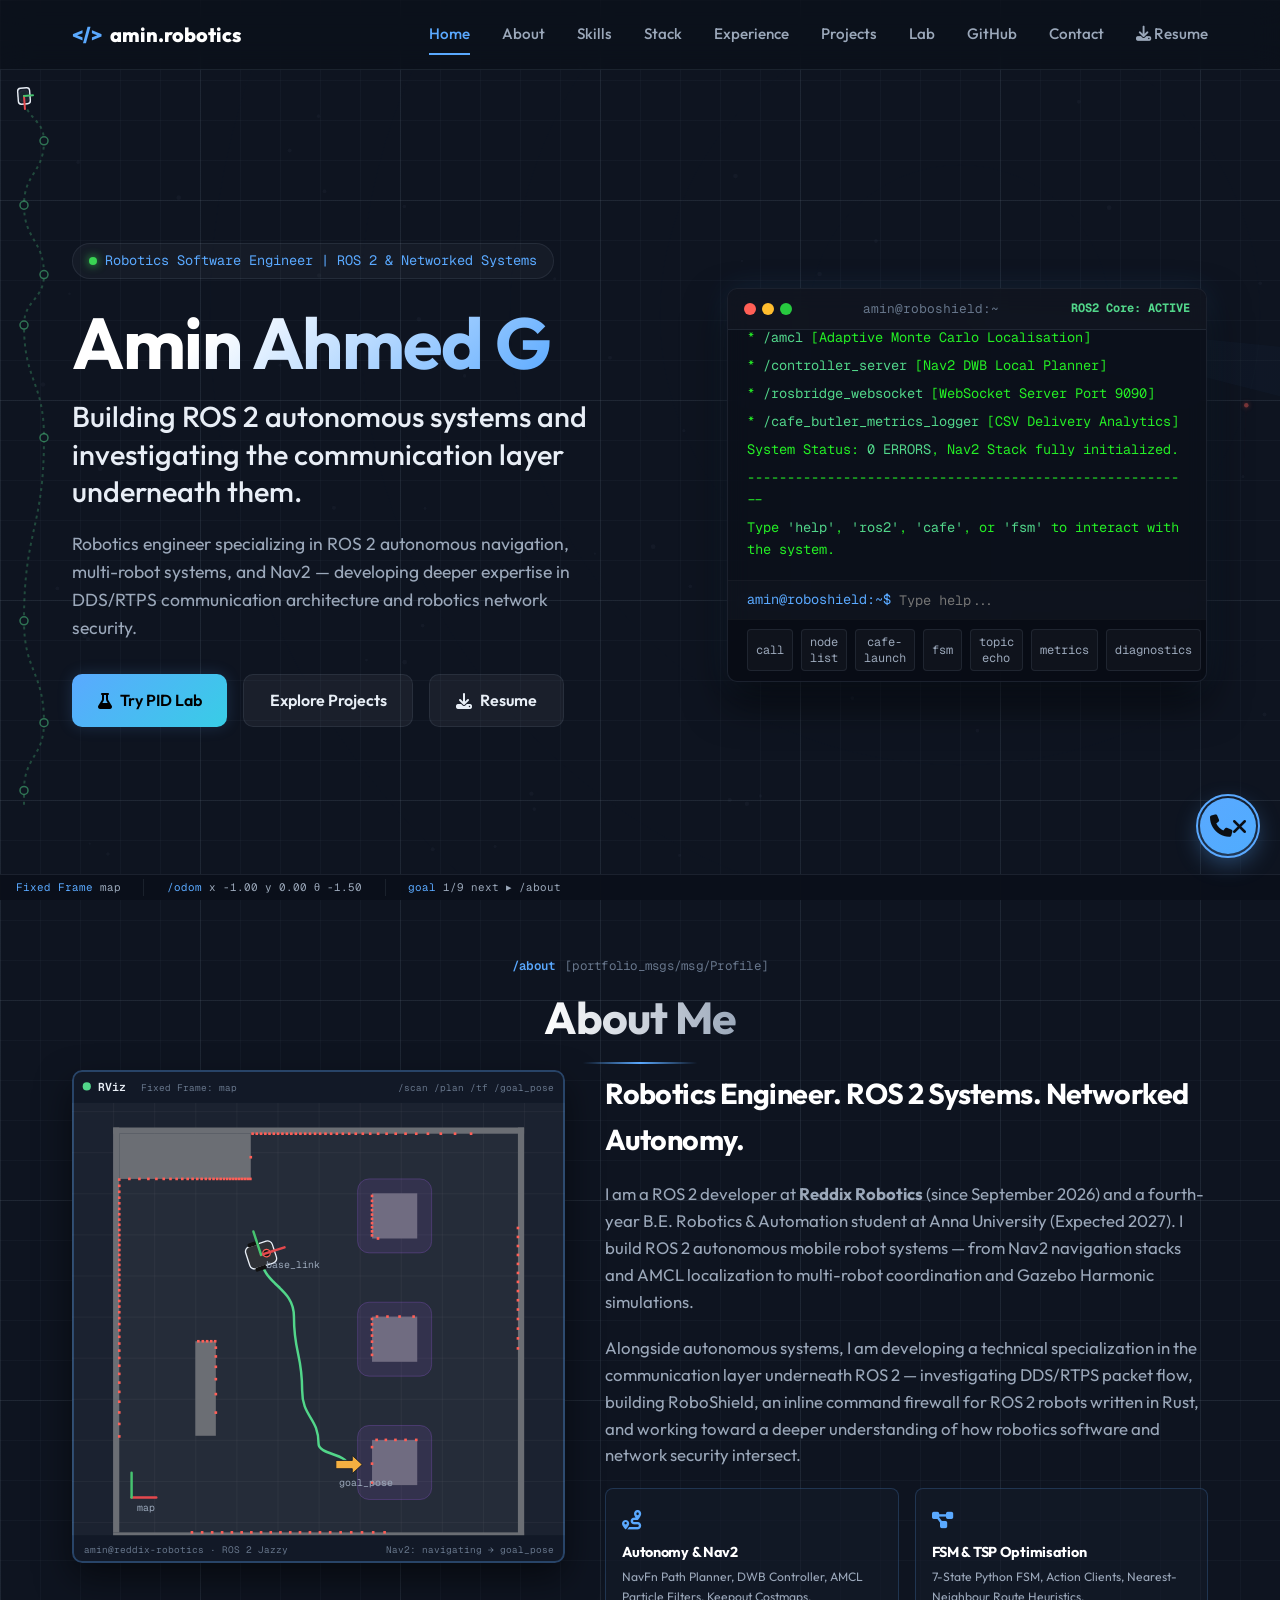
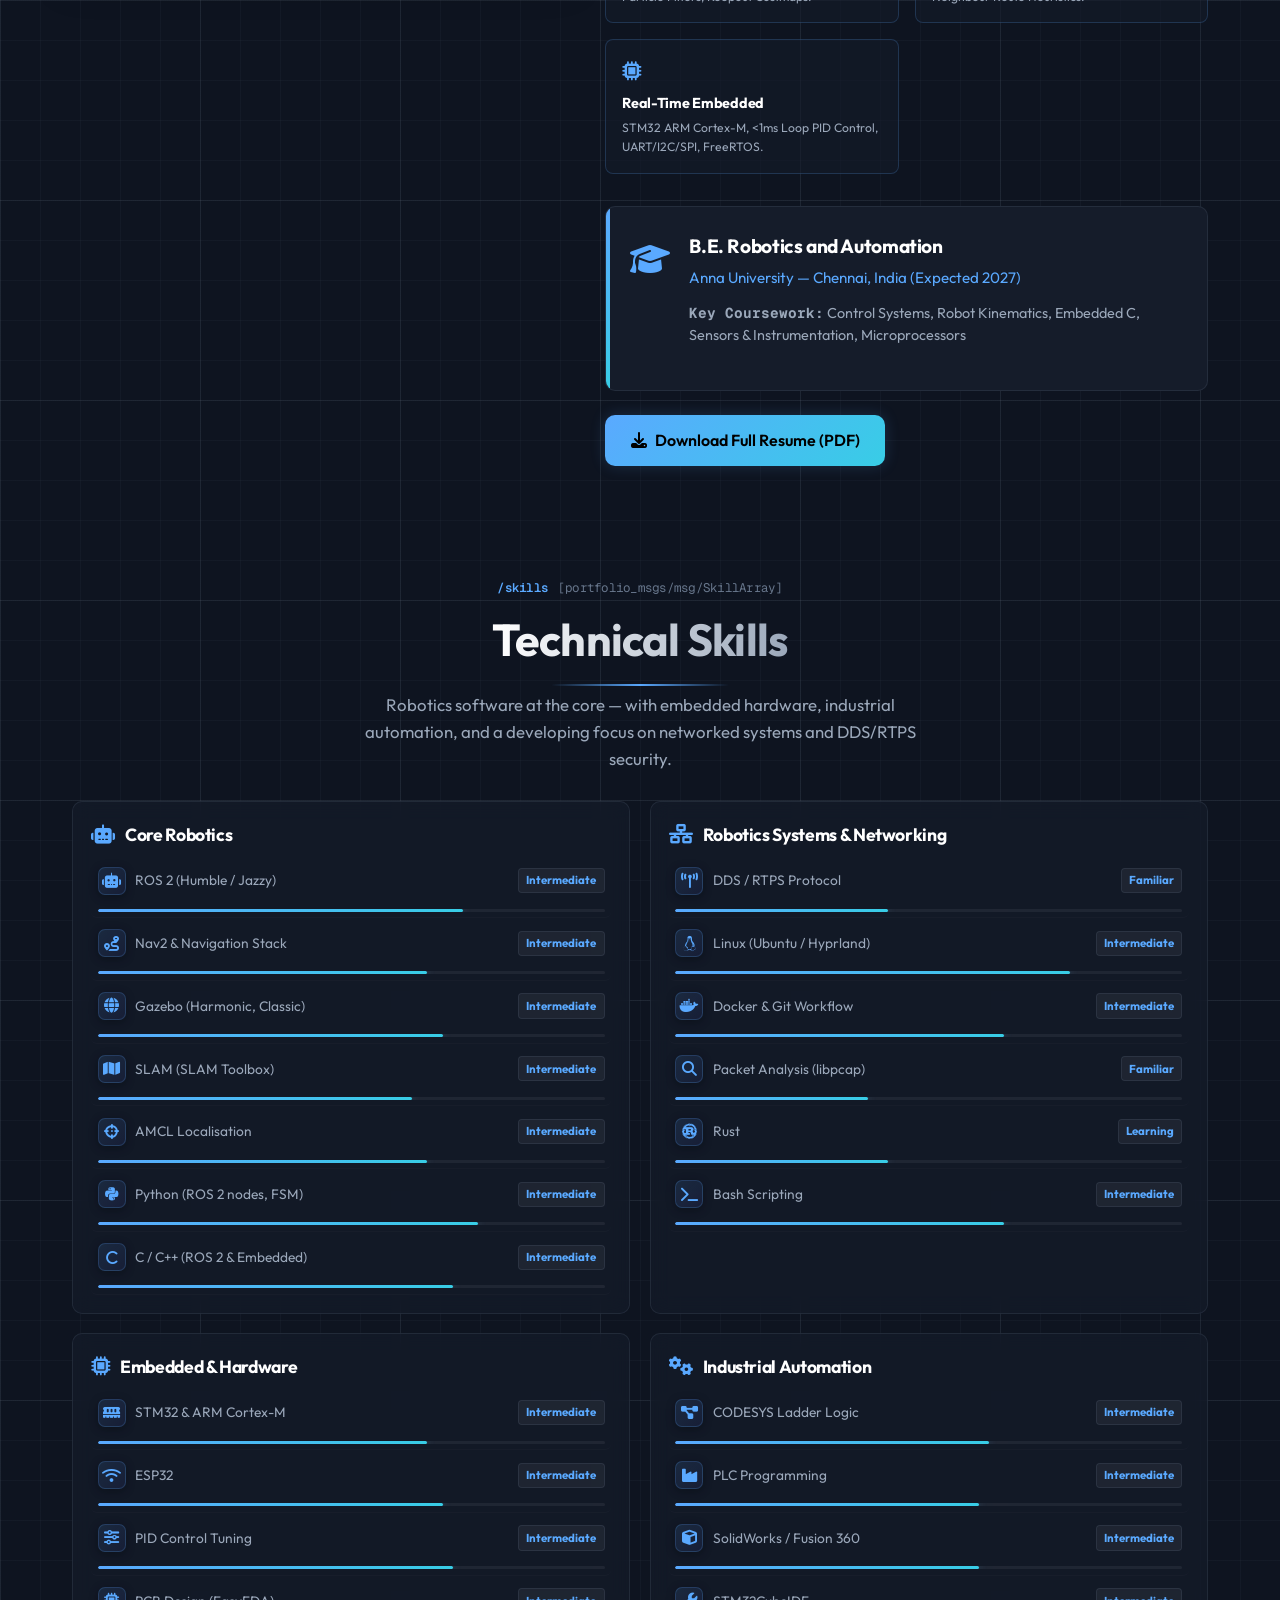
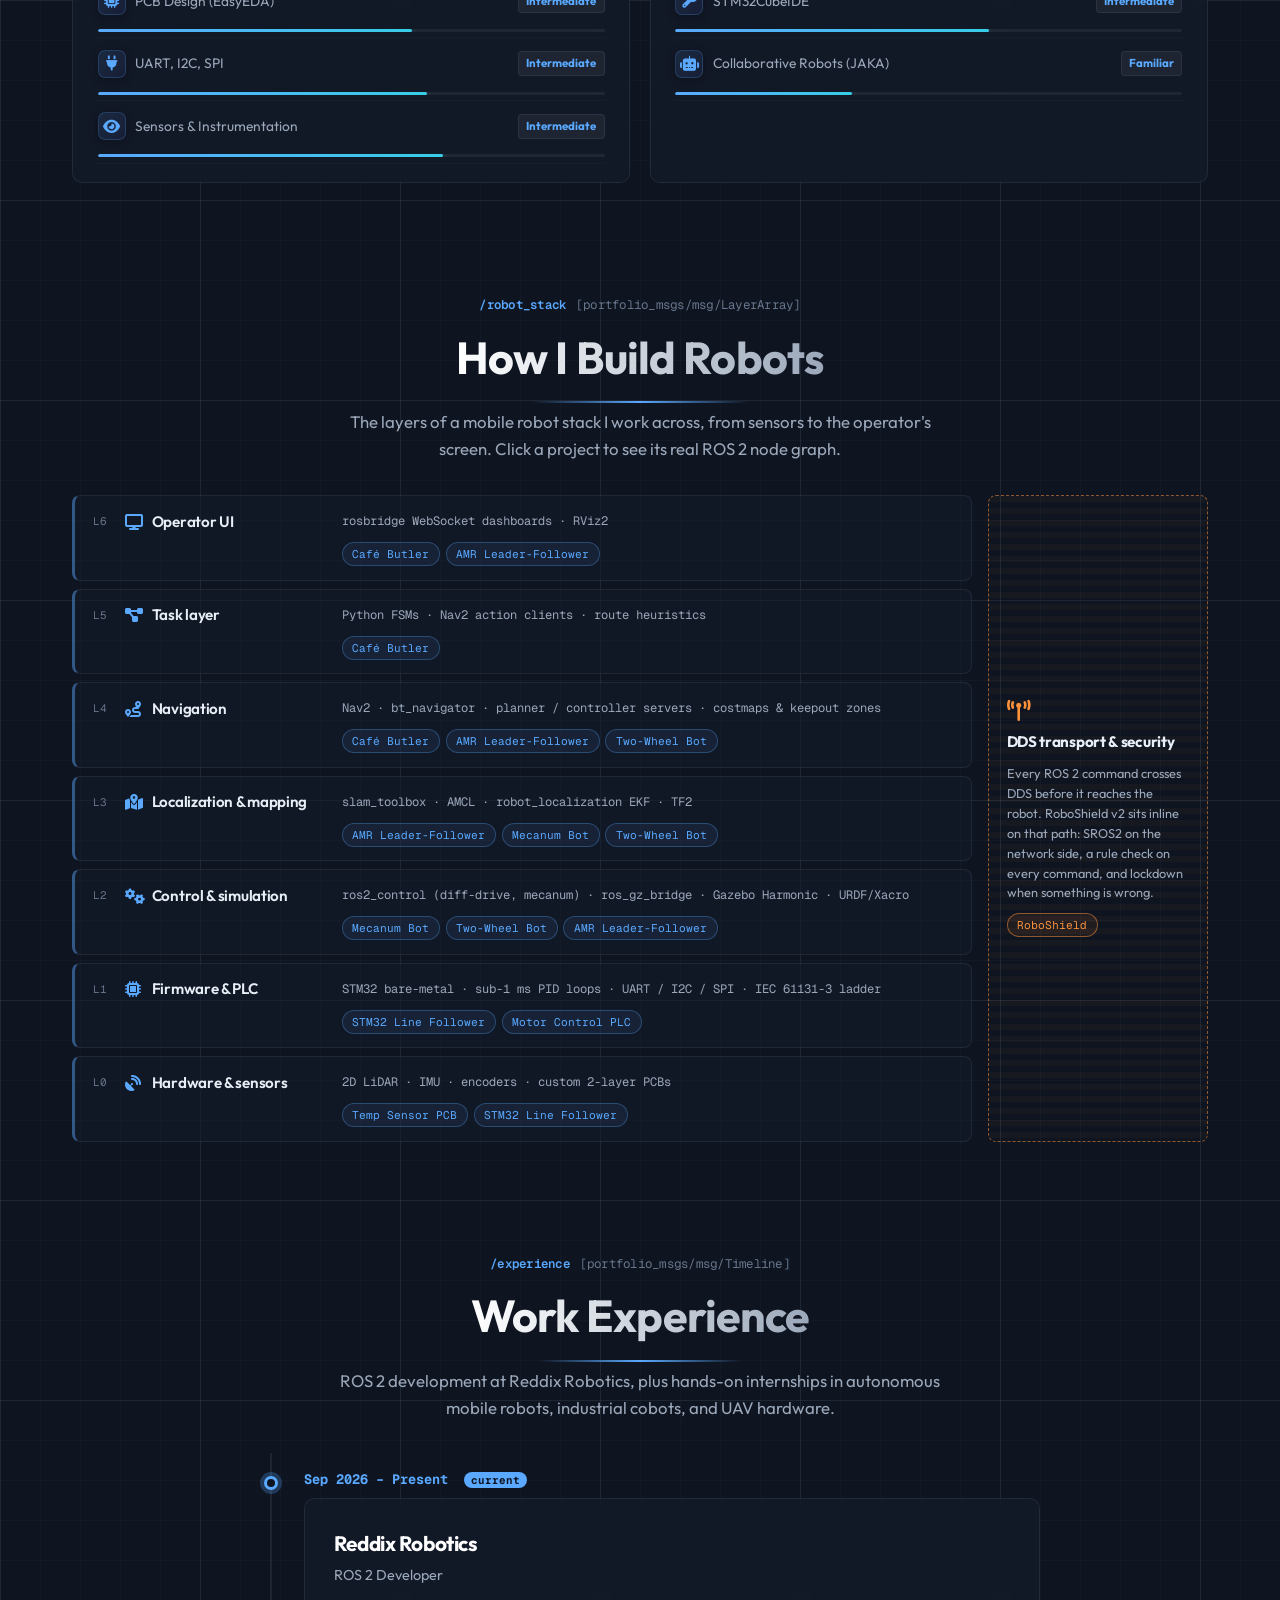
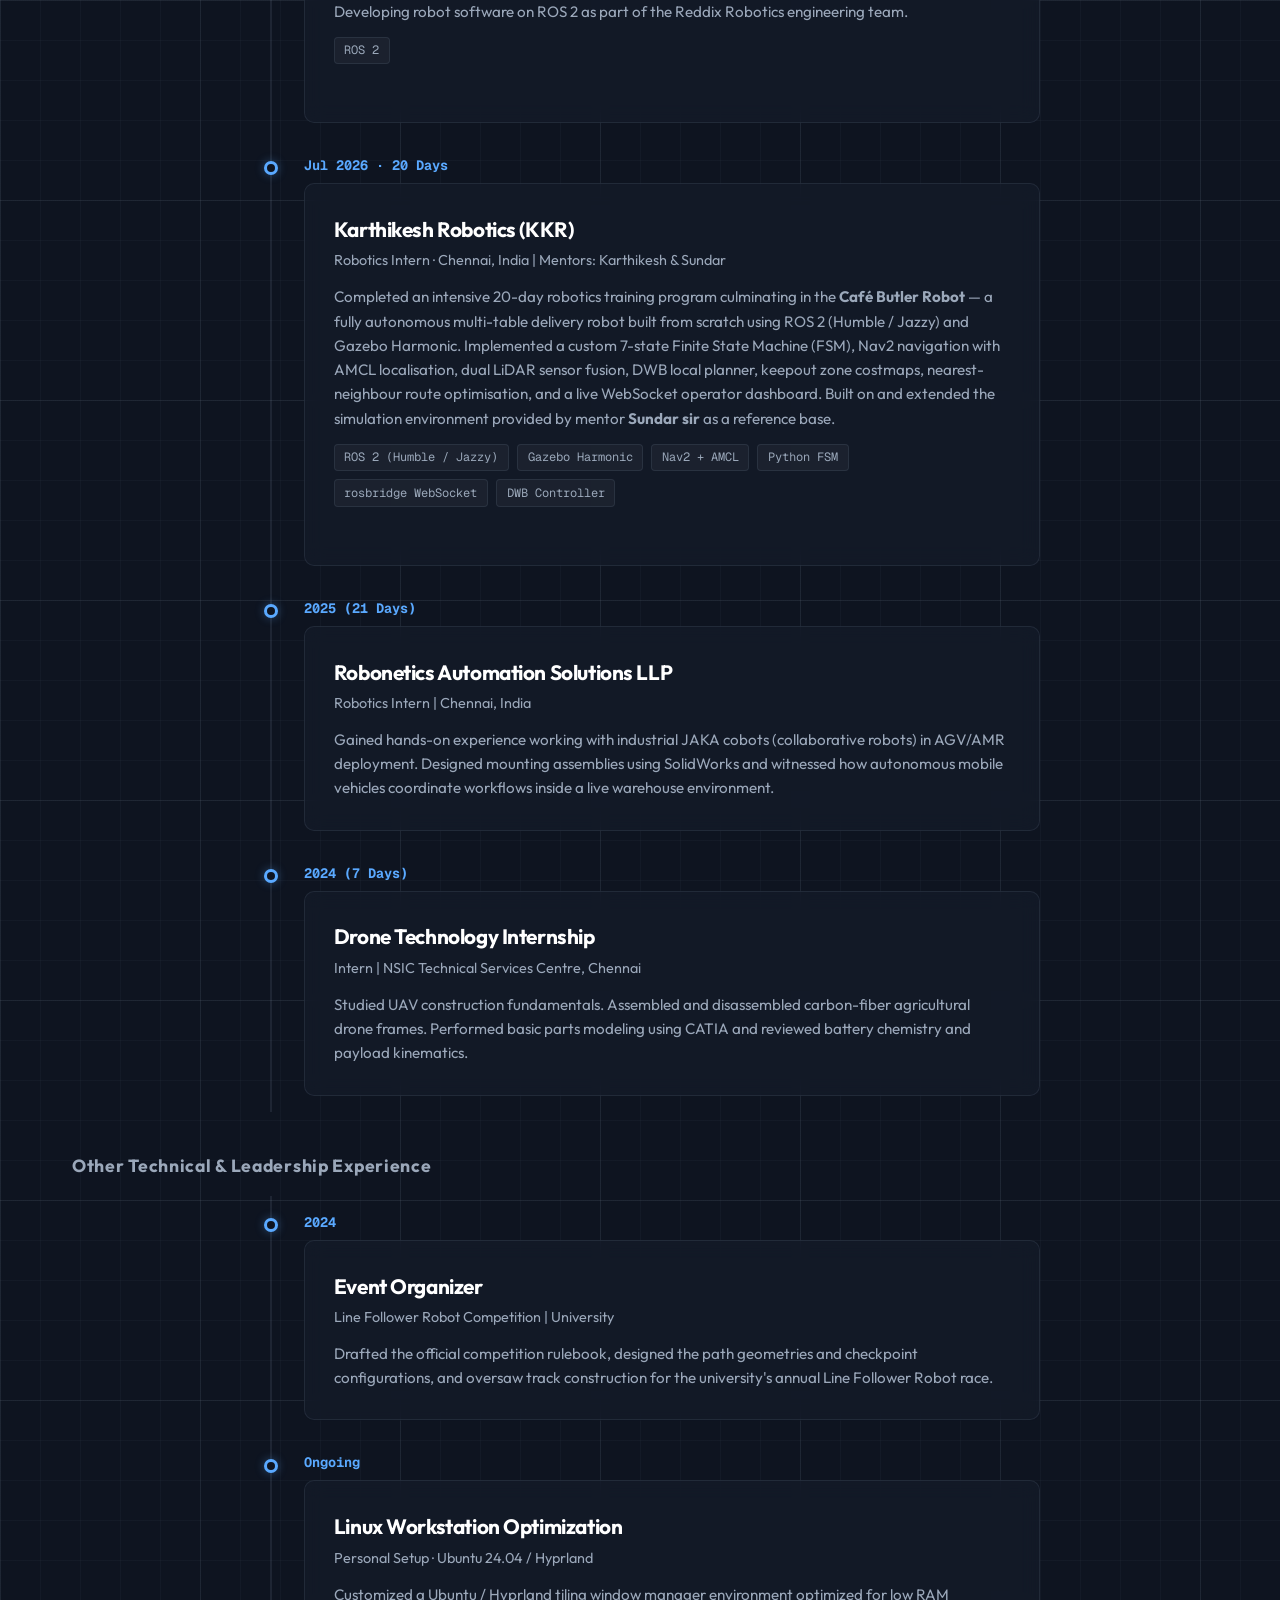
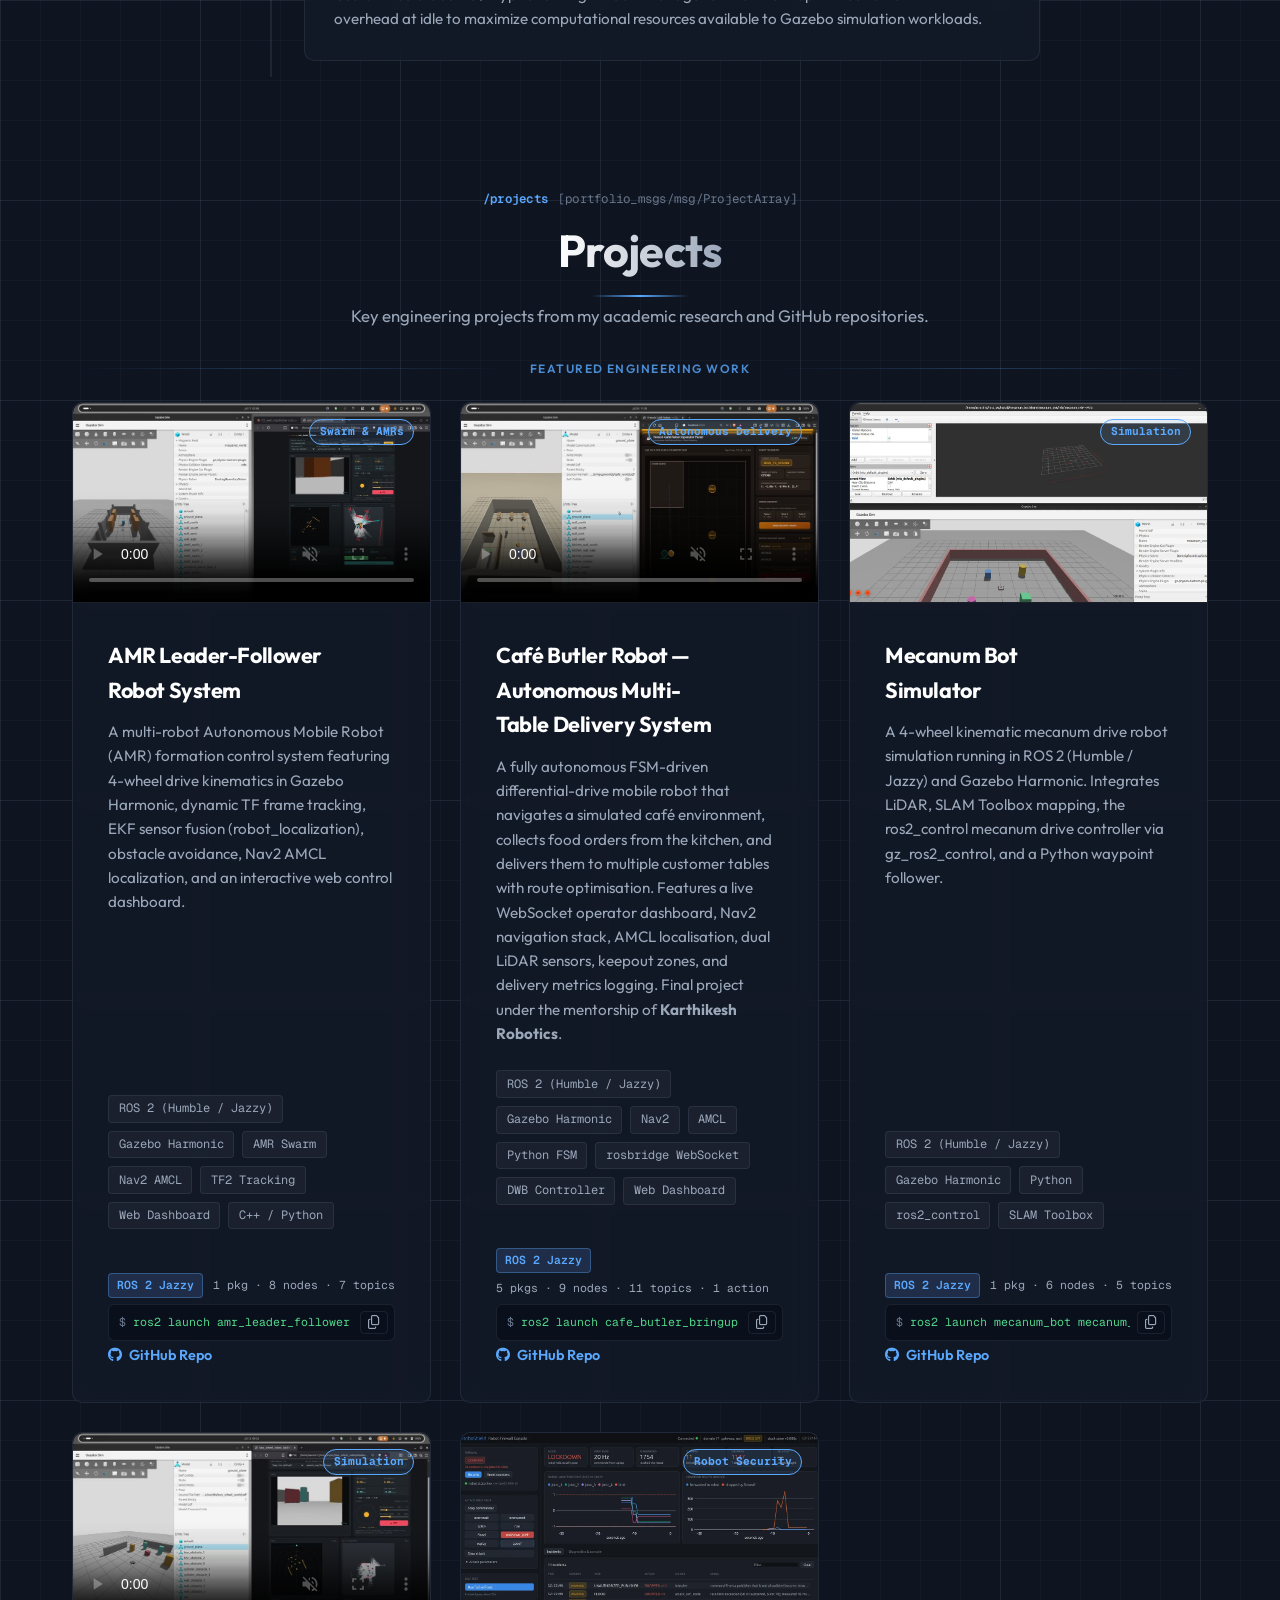
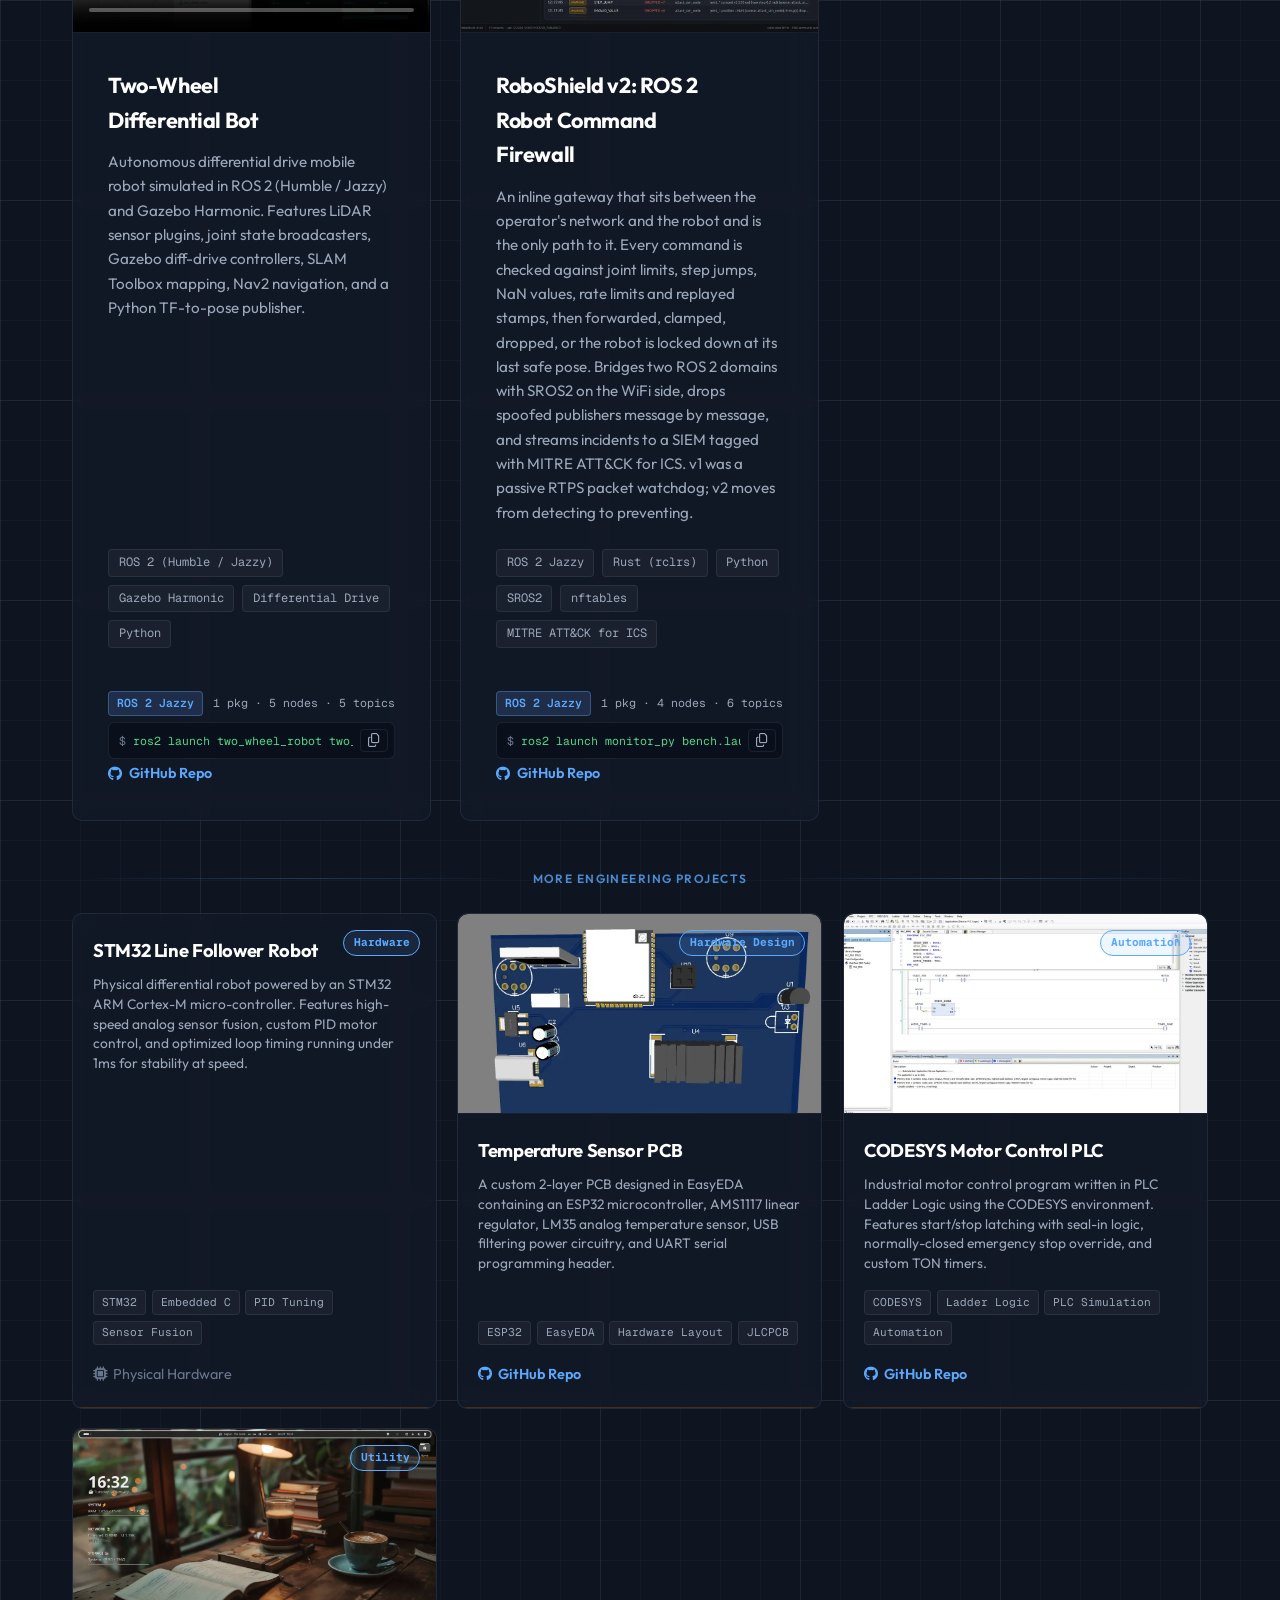
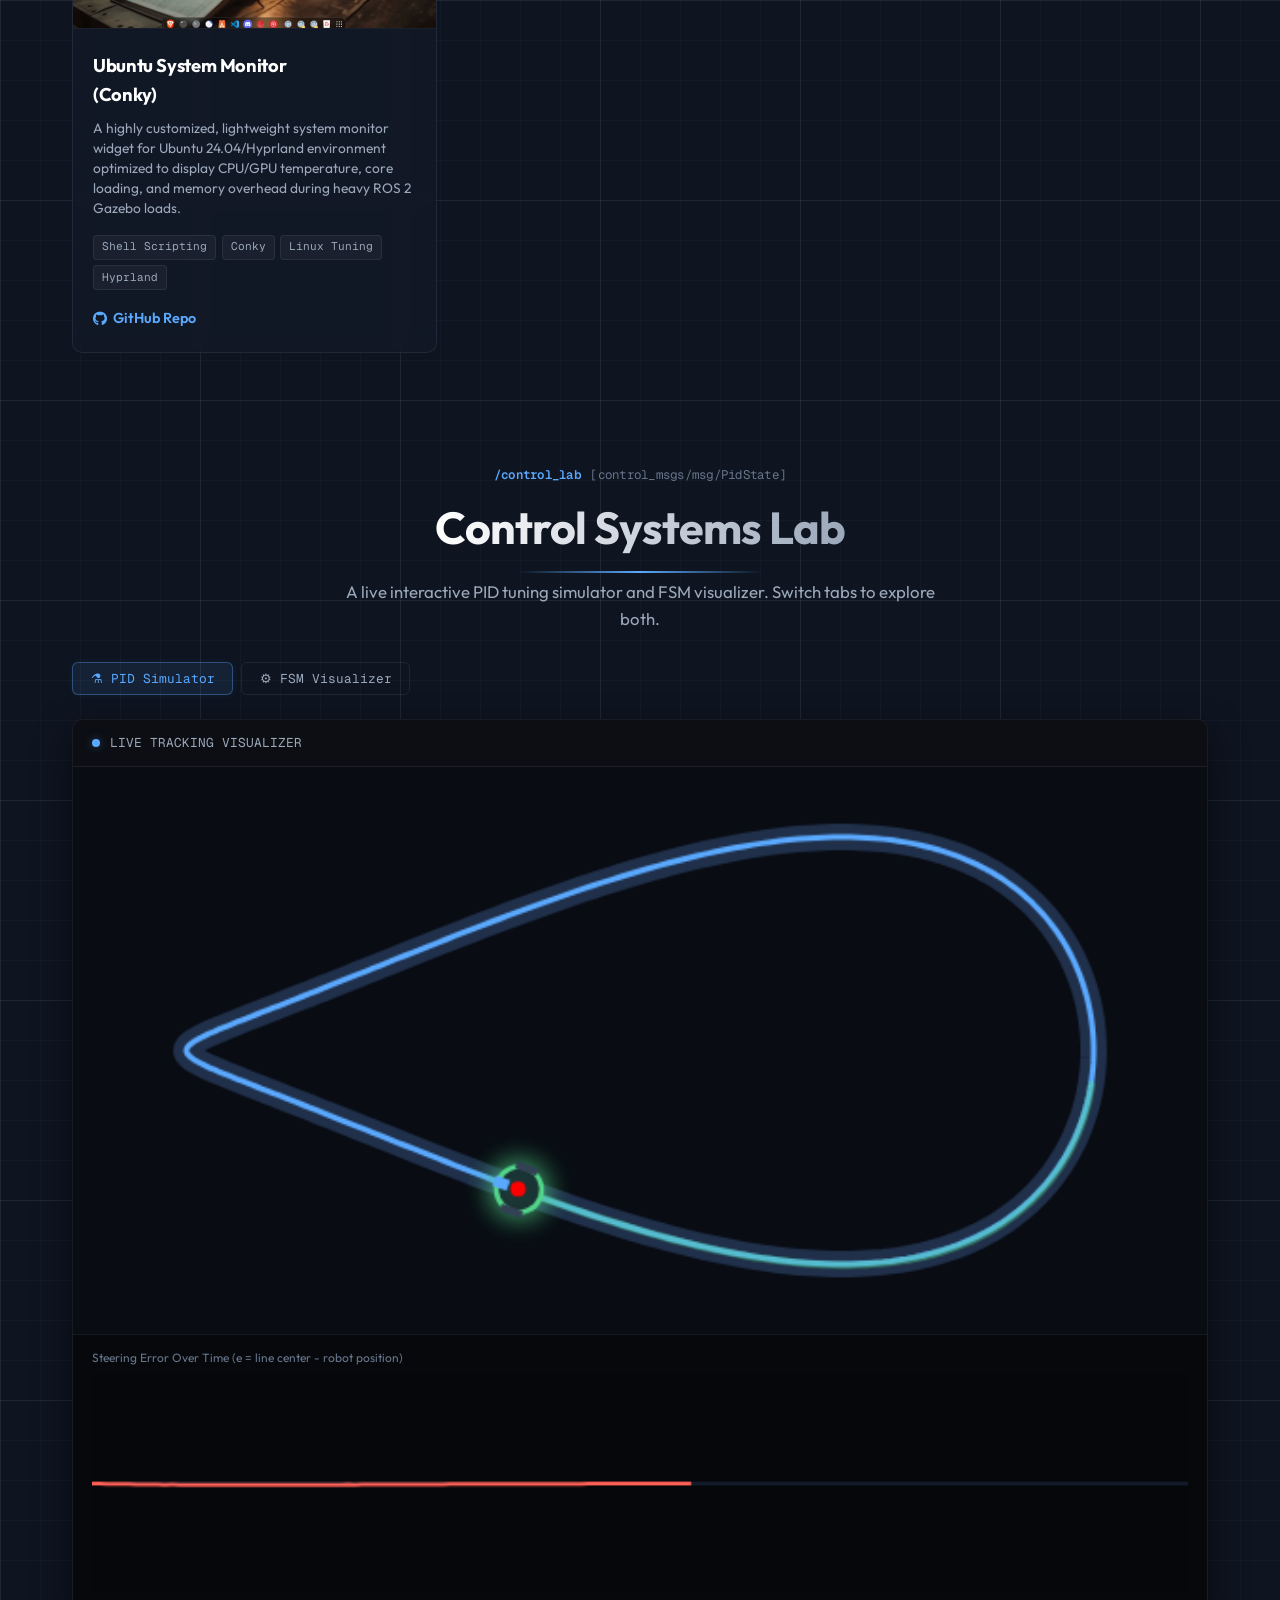
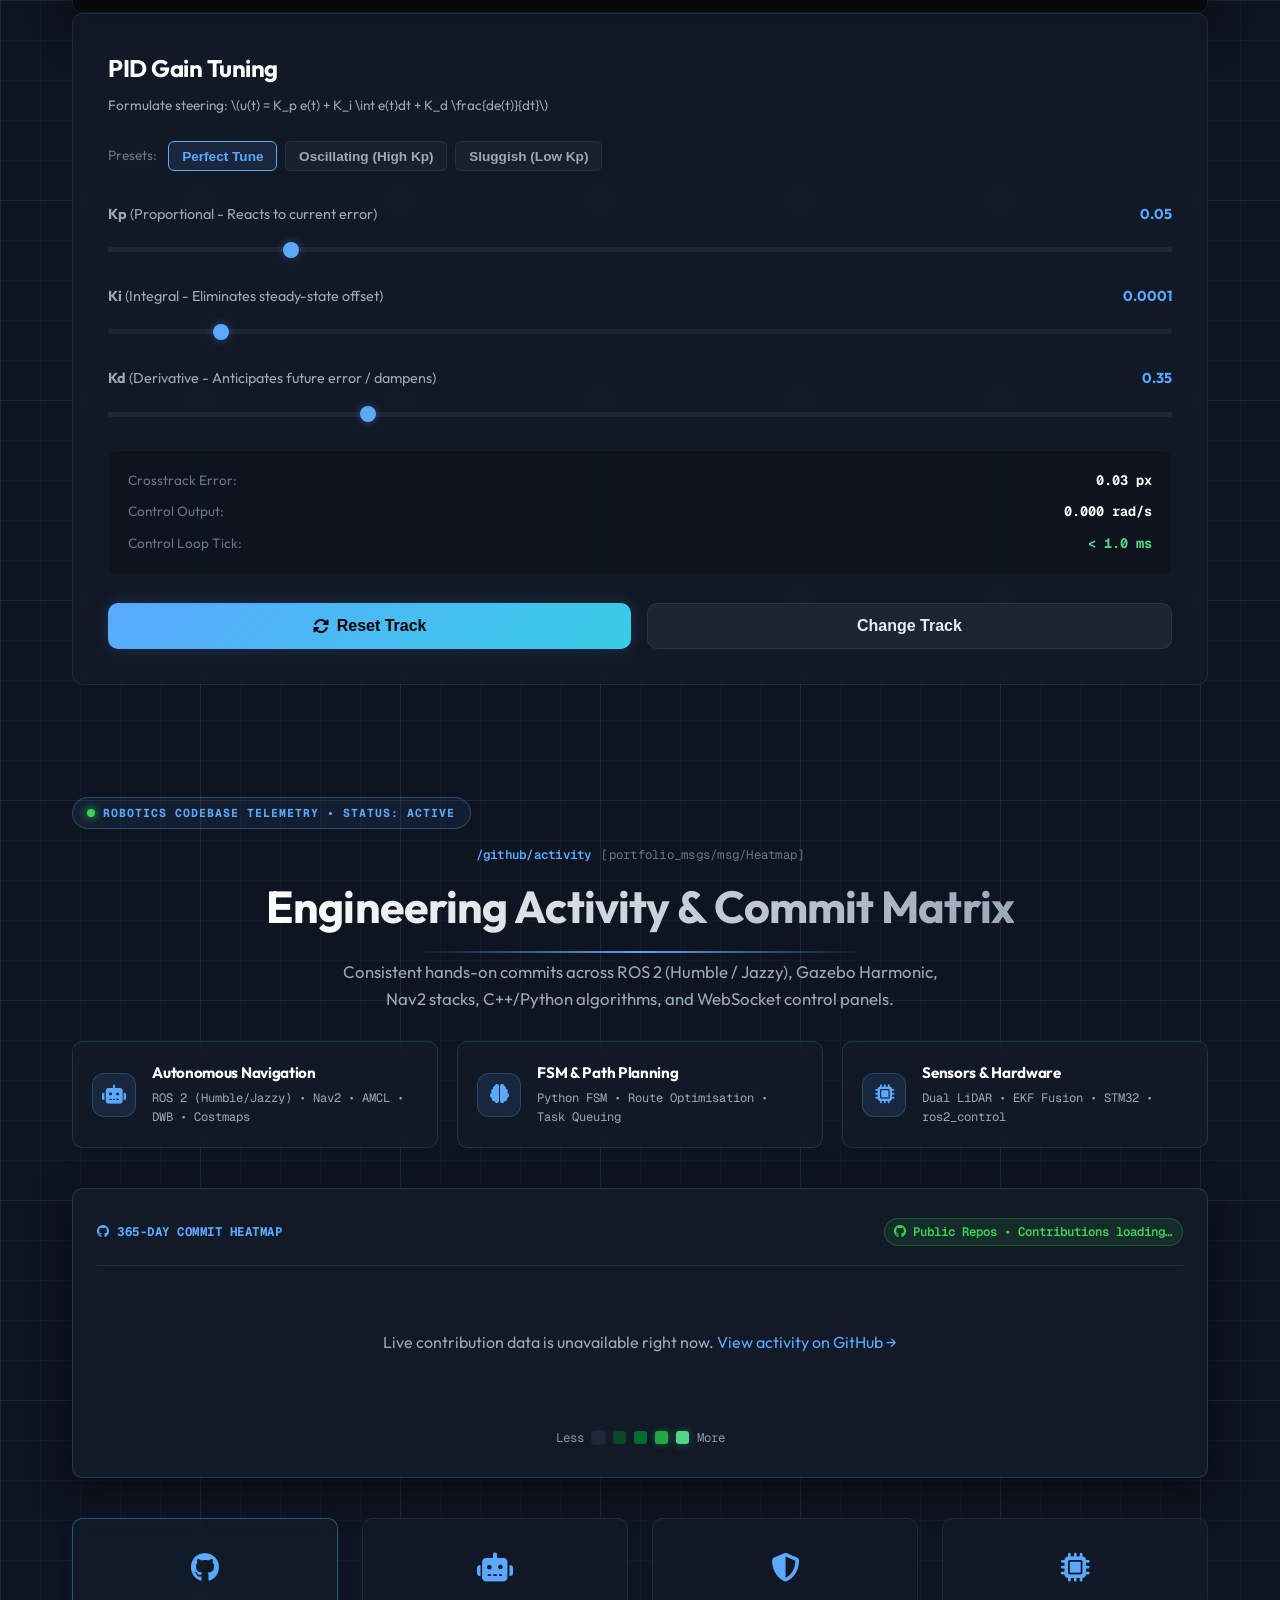
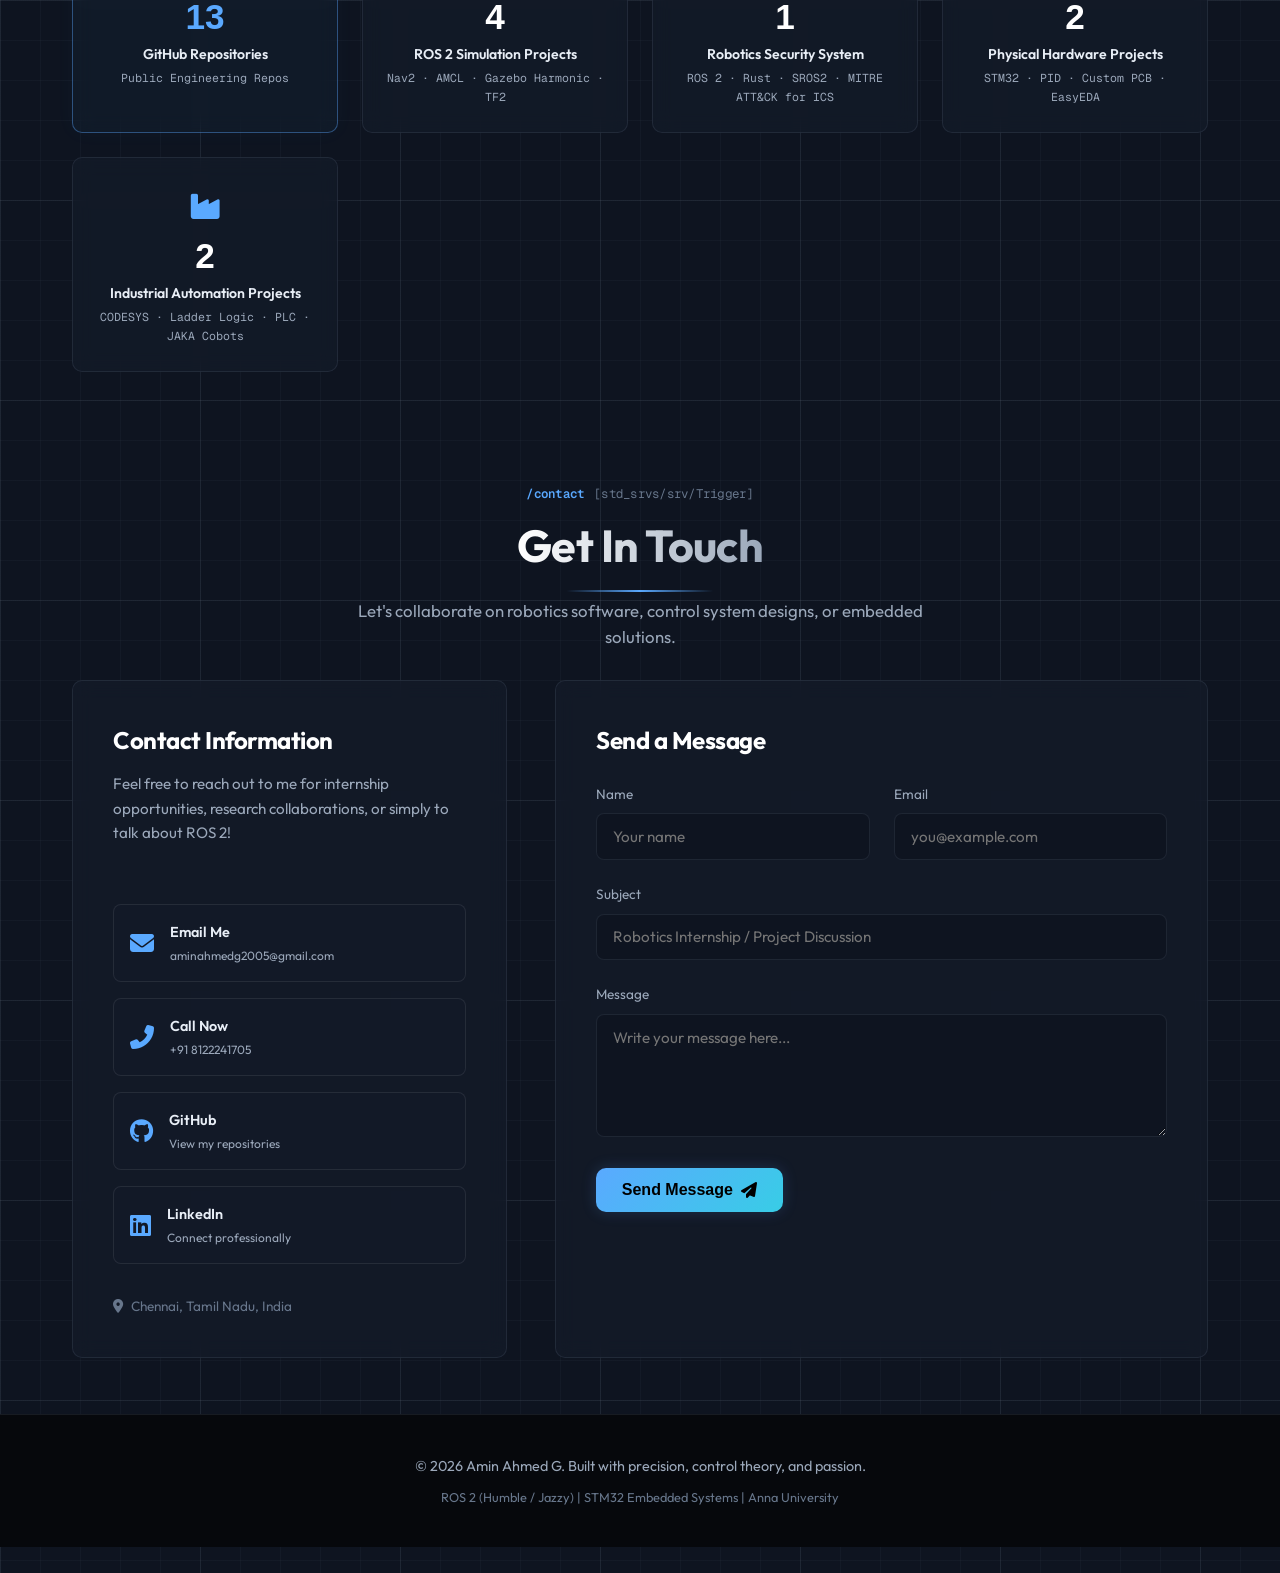
==== commit d0150057: "Smooth skill bars and lighter scroll work - Skill bars animate with transform: scaleX (compositor on" ====
--- a/index.html
+++ b/index.html
@@ -41,7 +41,7 @@
   <link href="https://fonts.googleapis.com/css2?family=Geist+Mono:wght@300;400;600;700&family=Outfit:wght@300;400;500;600;700;800&display=swap" rel="stylesheet">
   
   <!-- Stylesheets -->
-  <link rel="stylesheet" href="styles.css?v=45b59cda">
+  <link rel="stylesheet" href="styles.css?v=210ce188">
   
   <!-- FontAwesome for custom icons -->
   <link rel="stylesheet" href="https://cdnjs.cloudflare.com/ajax/libs/font-awesome/6.4.0/css/all.min.css">
@@ -180,7 +180,7 @@
           <div class="about-text">
             <h3>Robotics Engineer. ROS 2 Systems. Networked Autonomy.</h3>
             <p>
-              I am a ROS 2 developer at <strong>Reddix Robotics</strong> (since September 2026), working on AMRs and quadruped robot dogs, and a fourth-year B.E. Robotics &amp; Automation student at Anna University (Expected 2027). I build ROS 2 autonomous mobile robot systems — from Nav2 navigation stacks and AMCL localization to multi-robot coordination and Gazebo Harmonic simulations.
+              I am a ROS 2 developer at <strong>Reddix Robotics</strong> (since September 2026) and a fourth-year B.E. Robotics &amp; Automation student at Anna University (Expected 2027). I build ROS 2 autonomous mobile robot systems — from Nav2 navigation stacks and AMCL localization to multi-robot coordination and Gazebo Harmonic simulations.
             </p>
             <p>
               Alongside autonomous systems, I am developing a technical specialization in the communication layer underneath ROS 2 — investigating DDS/RTPS packet flow, building RoboShield, an inline command firewall for ROS 2 robots written in Rust, and working toward a deeper understanding of how robotics software and network security intersect.
@@ -355,7 +355,7 @@
       <div class="section-container">
         <p class="section-topic" aria-hidden="true"><span class="topic-name">/experience</span><span class="topic-type">portfolio_msgs/msg/Timeline</span></p>
         <h2 class="section-title">Work Experience</h2>
-        <p class="section-subtitle">ROS 2 development for AMRs and robot dogs at Reddix Robotics, plus hands-on internships in autonomous mobile robots, industrial cobots, and UAV hardware.</p>
+        <p class="section-subtitle">ROS 2 development at Reddix Robotics, plus hands-on internships in autonomous mobile robots, industrial cobots, and UAV hardware.</p>
         
         <div class="timeline">
           <!-- Reddix Robotics (current role) -->
@@ -366,26 +366,10 @@
               <h3>Reddix Robotics</h3>
               <span class="role">ROS 2 Developer</span>
               <p>
-                Developing ROS 2 software for autonomous mobile robots (AMRs) and quadruped robot dogs, taking each robot from simulation to real hardware.
+                Developing robot software on ROS 2 as part of the Reddix Robotics engineering team.
               </p>
-              <ul class="timeline-points">
-                <li><strong>AMRs:</strong> SLAM mapping, localization and Nav2 navigation on Raspberry Pi robots with ESP32 motor controllers, plus a web dashboard to start, reset and save maps on the robot.</li>
-                <li><strong>Motion control on real hardware:</strong> closed-loop velocity control that converts ROS 2 <code>cmd_vel</code> commands into motor-controller units, with odometry fused from wheel encoders and the IMU and validated against the LiDAR.</li>
-                <li><strong>Robot dogs:</strong> gait generation and inverse kinematics for legged locomotion in a Python ROS 2 stack running on the robot's onboard computer.</li>
-                <li><strong>Reliability:</strong> C++ ports of performance-critical nodes, safety stops, sensor watchdogs, and URDF calibration to match the real sensor mounting.</li>
-                <li><strong>Teaching:</strong> hands-on course material for students covering Linux, Git, ROS 2, micro-ROS, Nav2 and Fusion 360, built around the company's own robots.</li>
-              </ul>
               <div class="project-tech mt-sm">
-                <span>ROS 2 Humble / Jazzy</span>
-                <span>Nav2</span>
-                <span>SLAM Toolbox</span>
-                <span>Gazebo</span>
-                <span>micro-ROS</span>
-                <span>Raspberry Pi</span>
-                <span>ESP32</span>
-                <span>C++</span>
-                <span>Python</span>
-                <span>Docker</span>
+                <span>ROS 2</span>
               </div>
             </div>
           </div>
--- a/styles.css
+++ b/styles.css
@@ -3081,16 +3081,3 @@
   .about-image-wrapper { position: sticky; top: calc(var(--navbar-height) + 24px); }
 }
 
-.timeline-points {
-  margin: 0.8rem 0 0;
-  padding-left: 1.1rem;
-  display: flex;
-  flex-direction: column;
-  gap: 0.45rem;
-  color: var(--text-secondary);
-  font-size: 0.92rem;
-  line-height: 1.6;
-}
-.timeline-points li::marker { color: var(--accent-cyan); }
-.timeline-points strong { color: var(--text-primary); }
-.timeline-points code { font-size: 0.85em; color: var(--accent-green); }
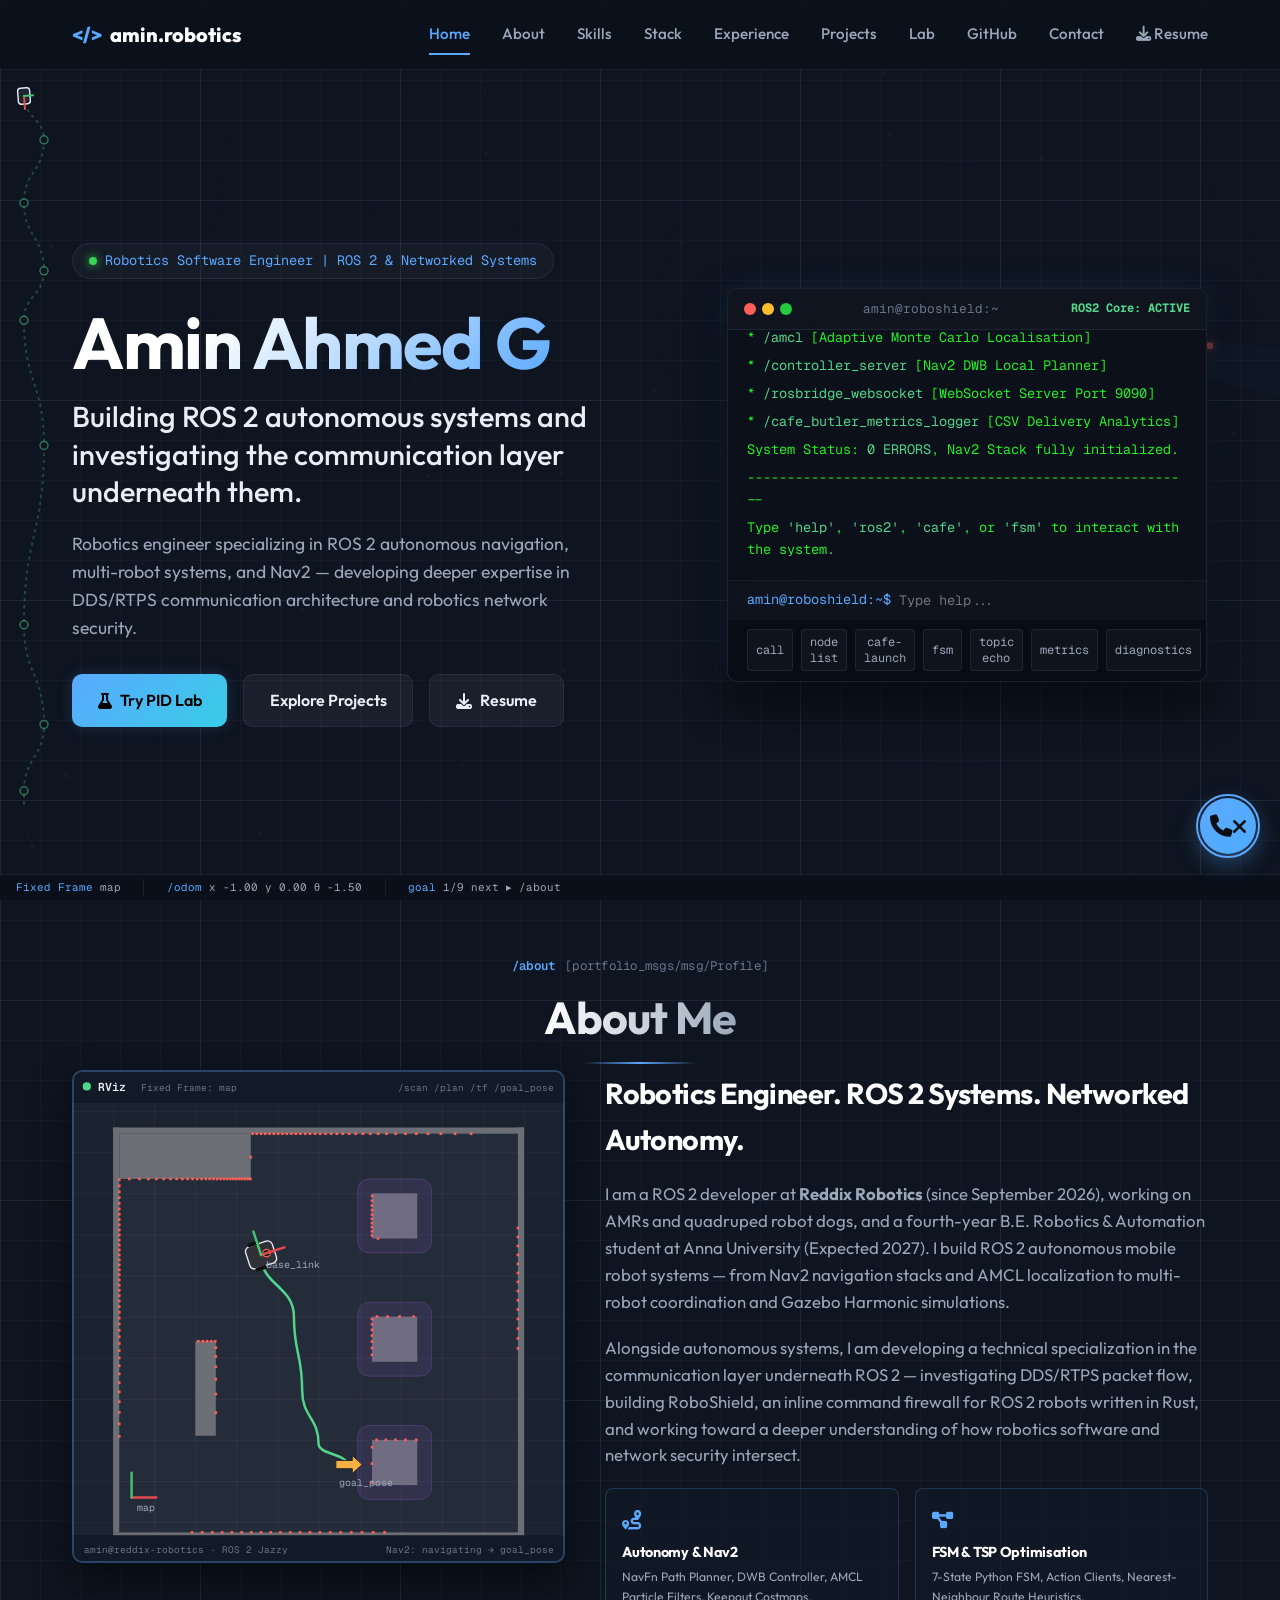
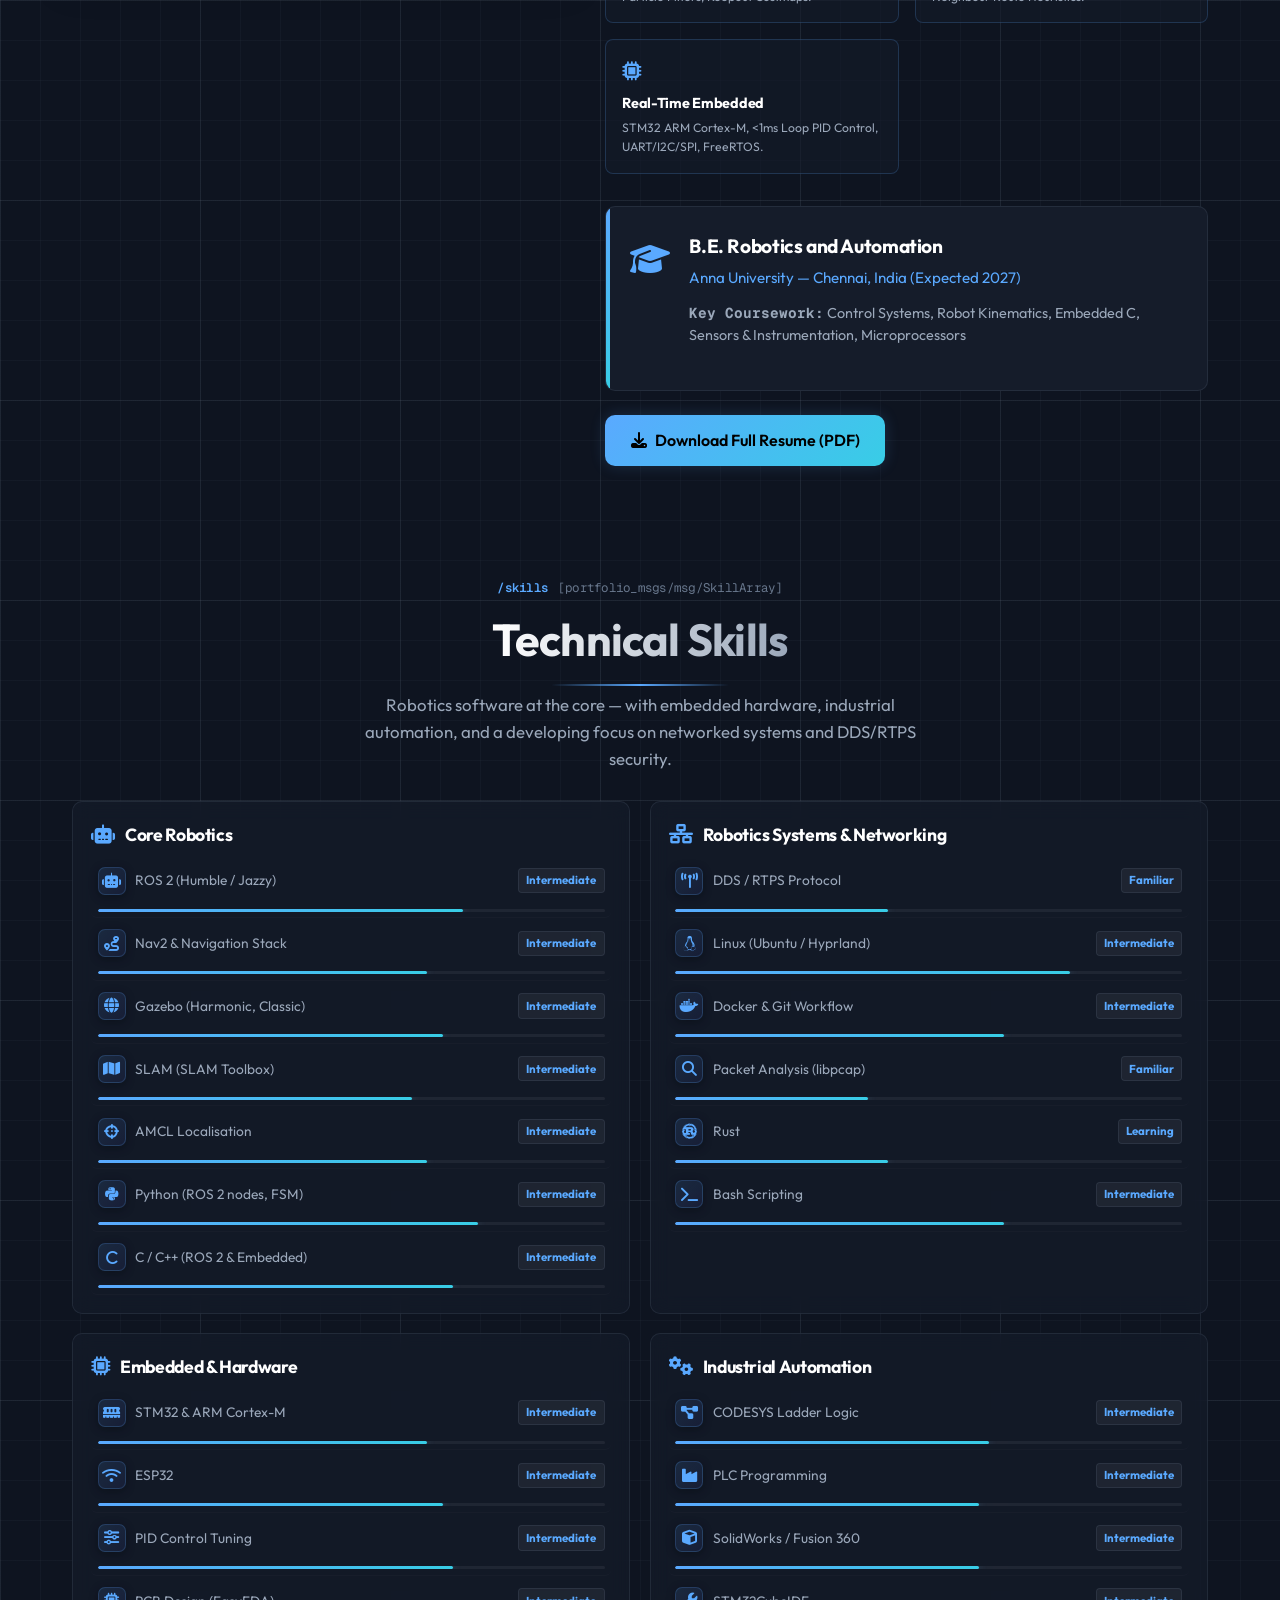
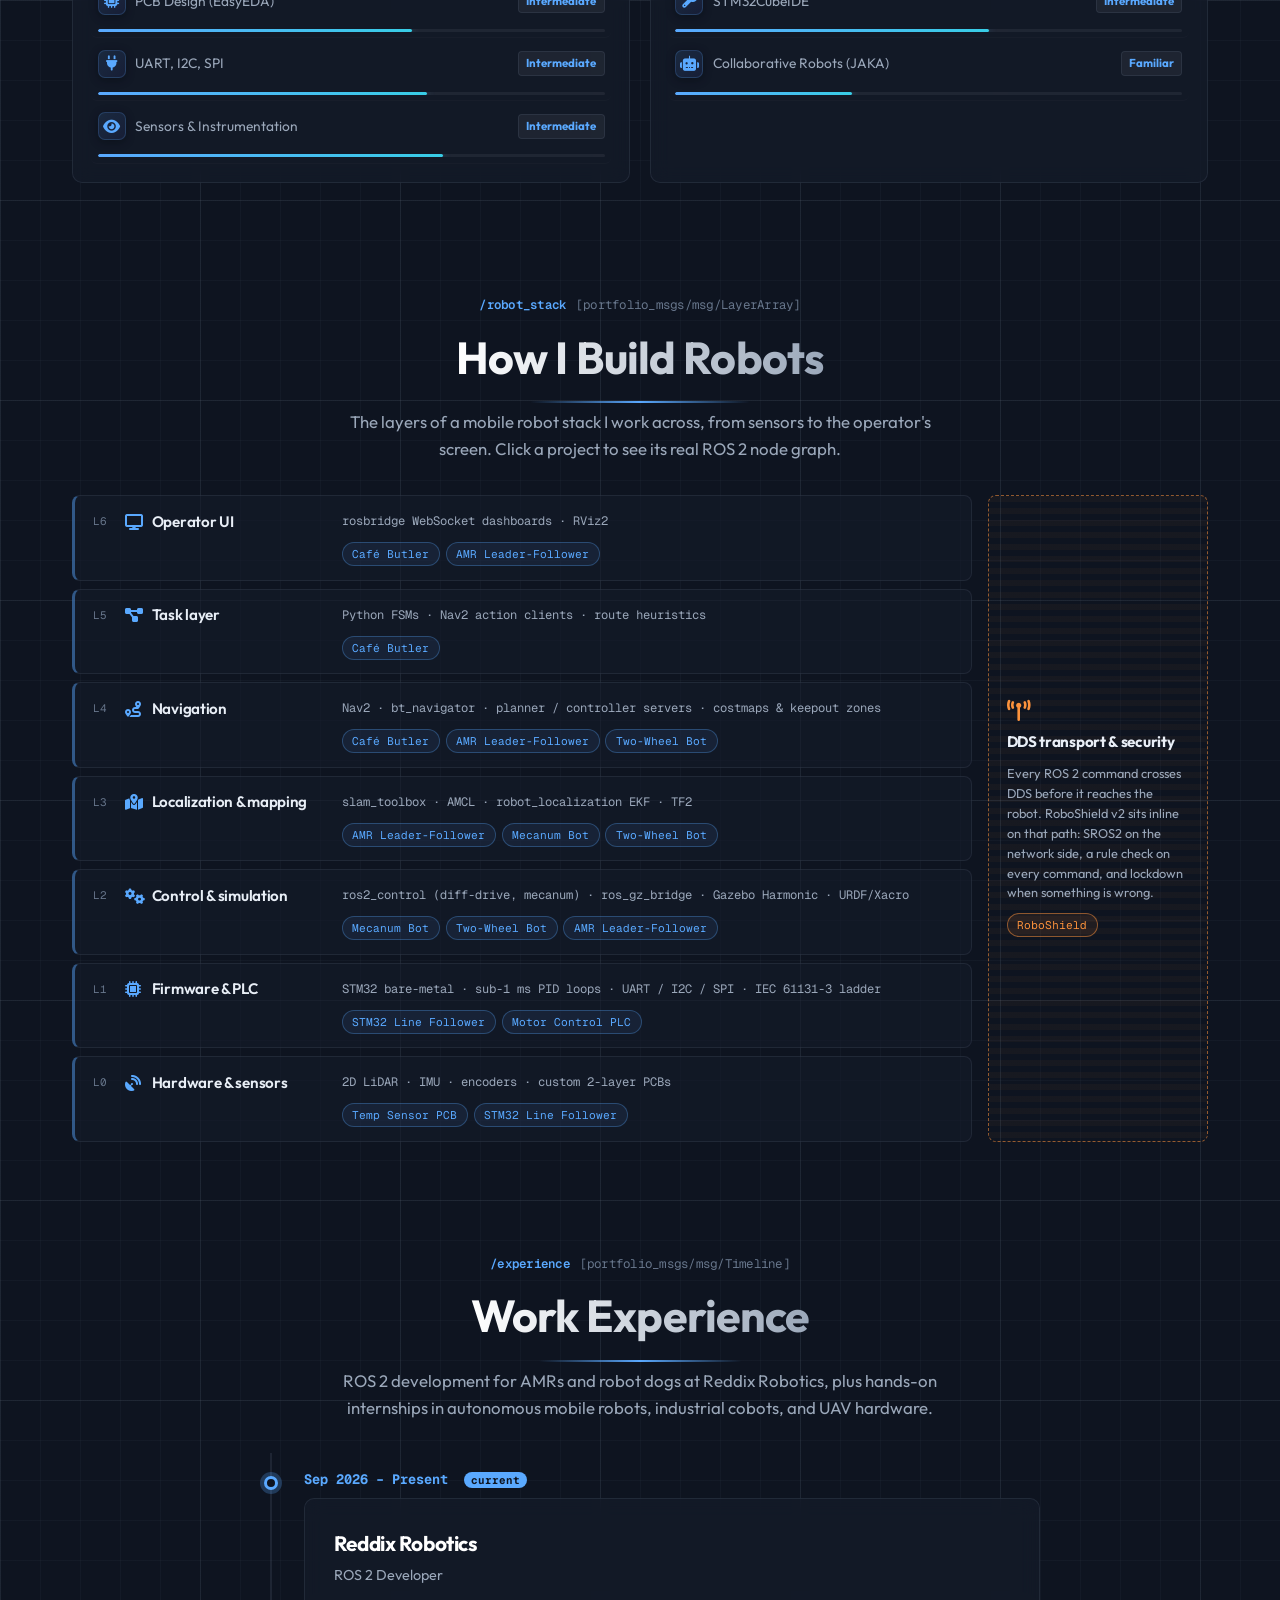
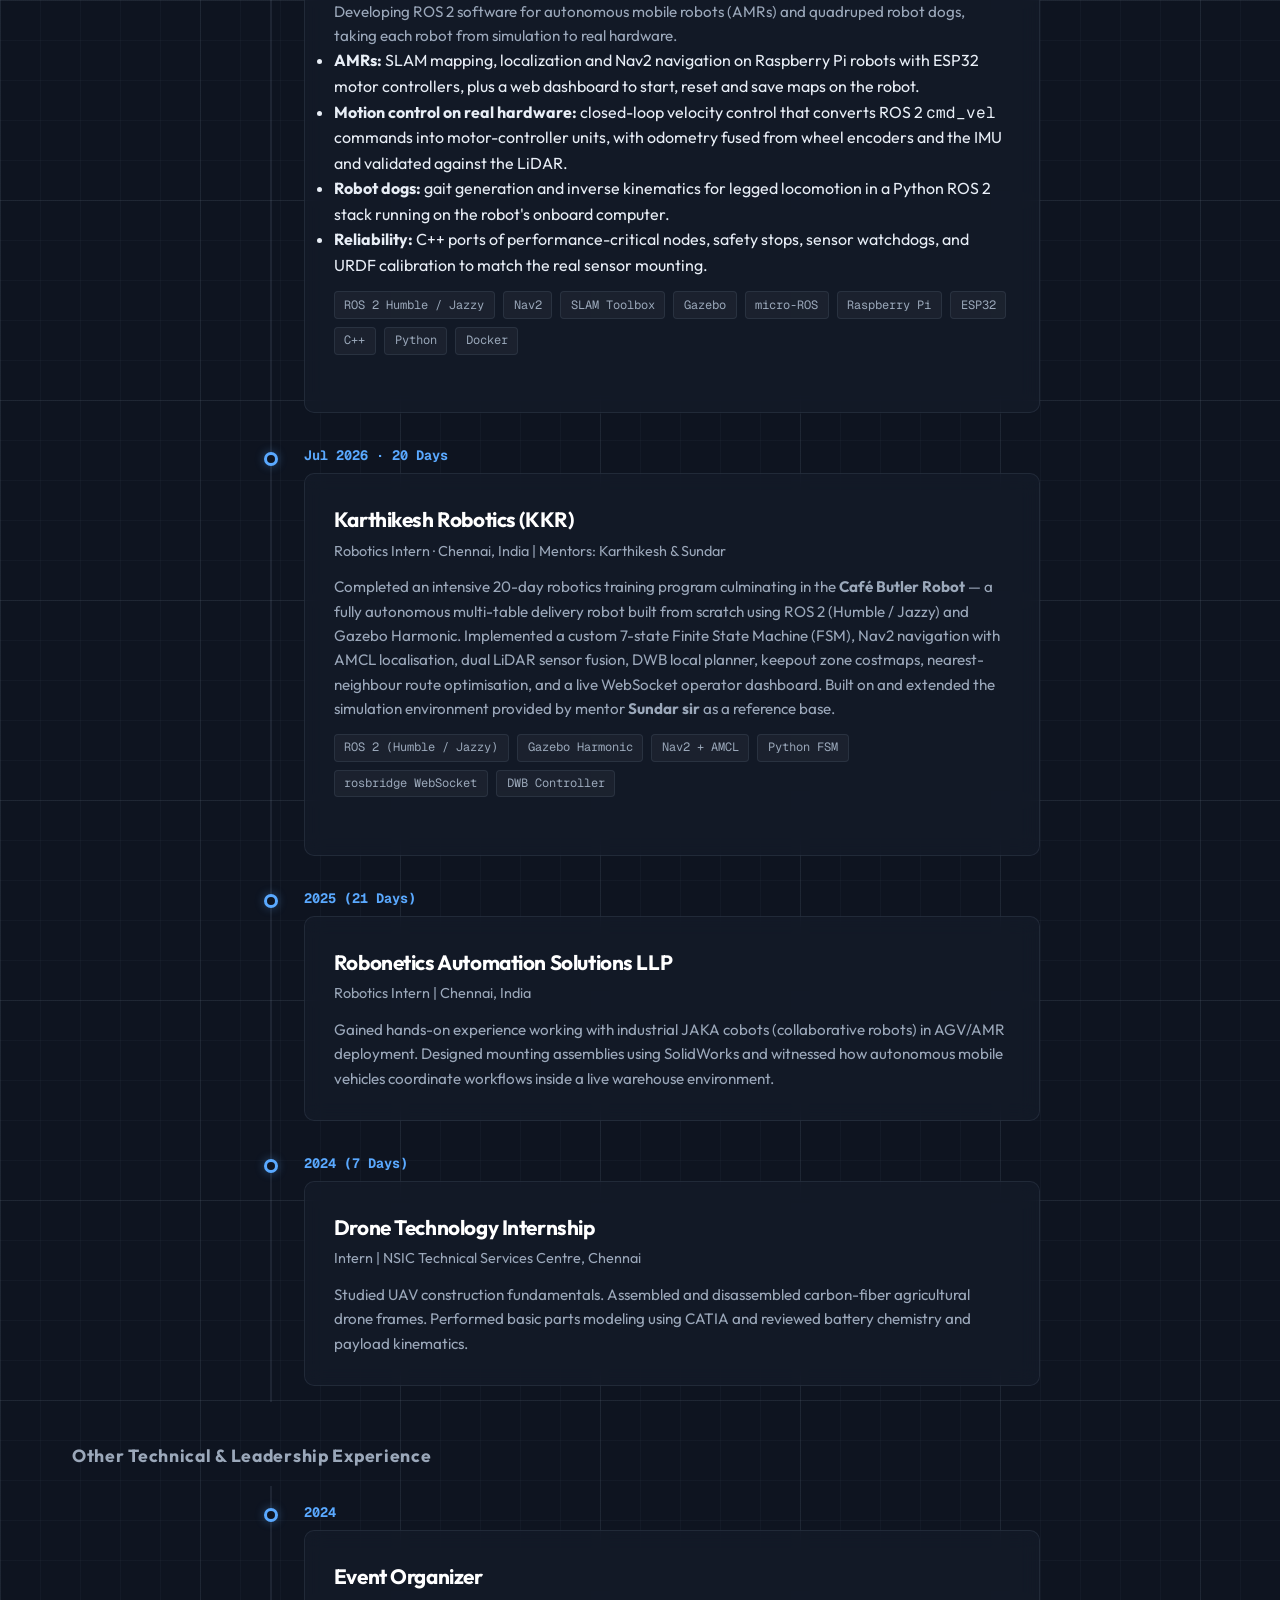
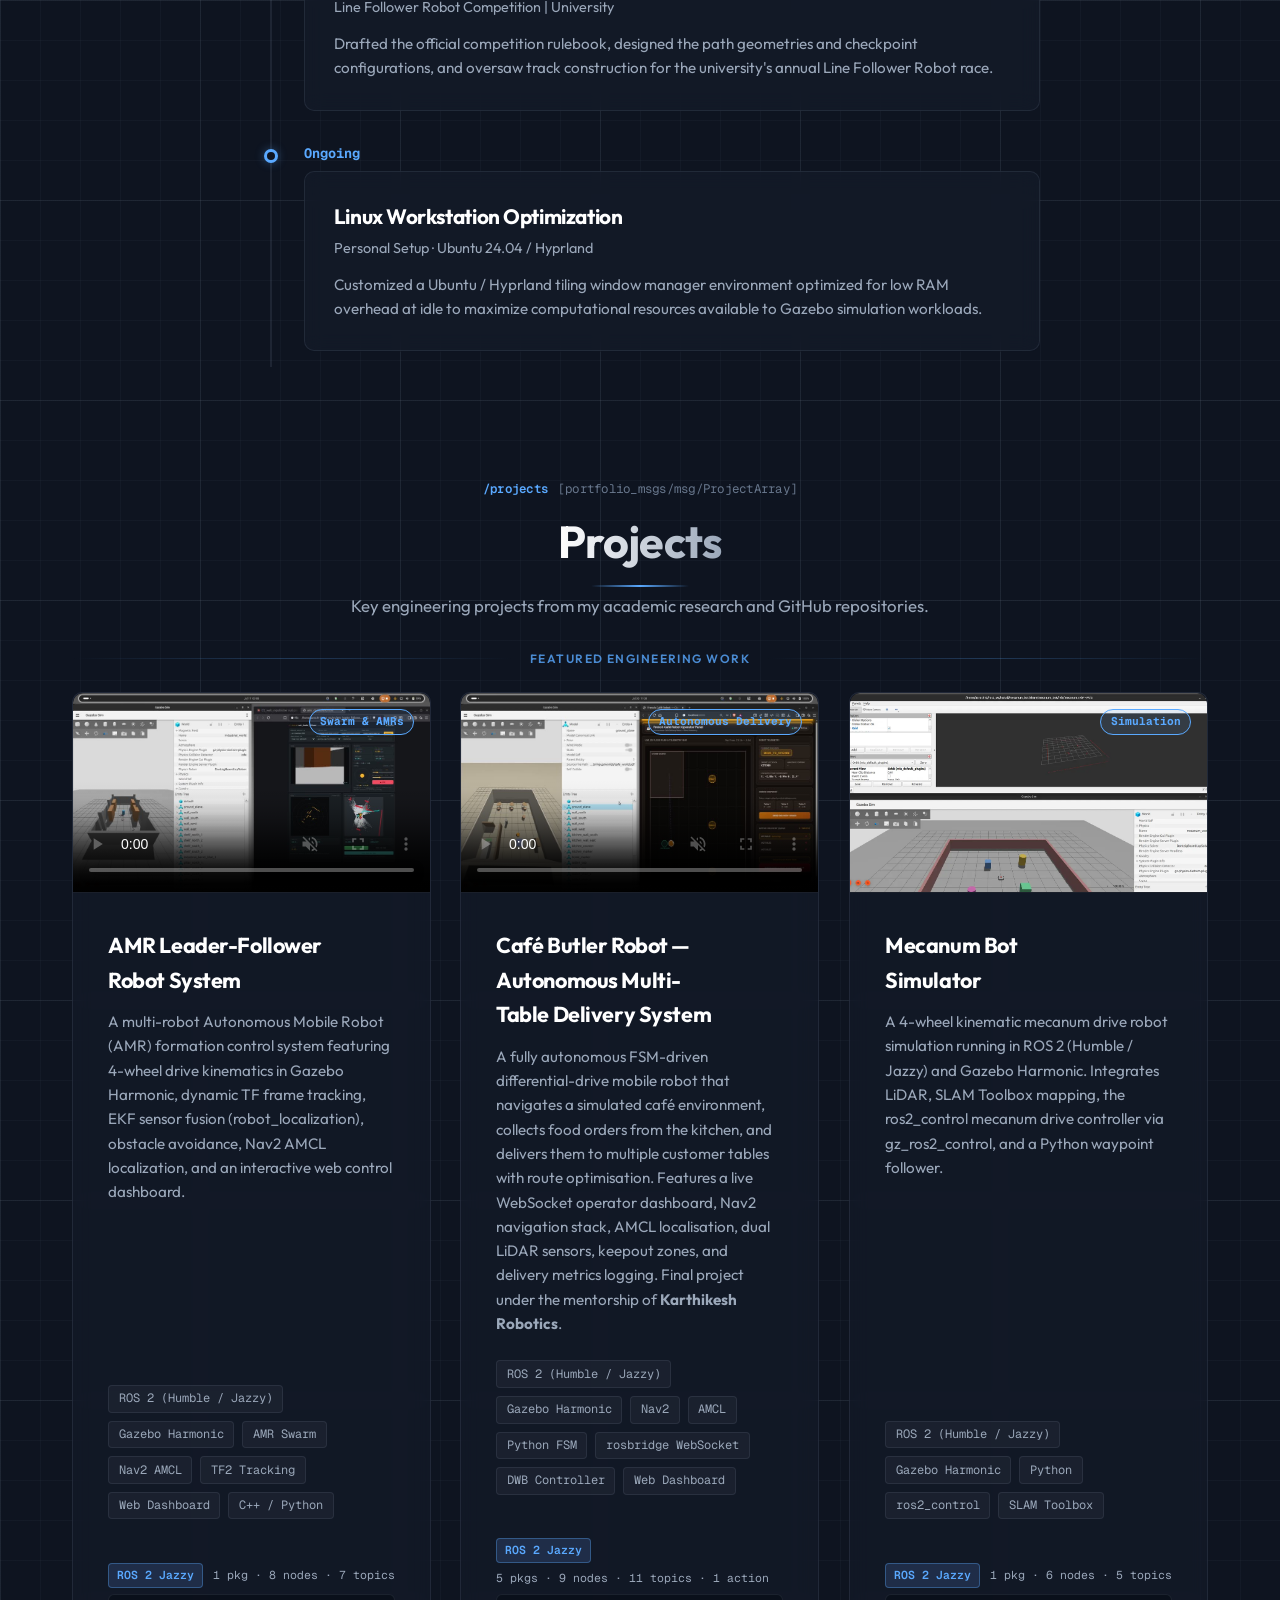
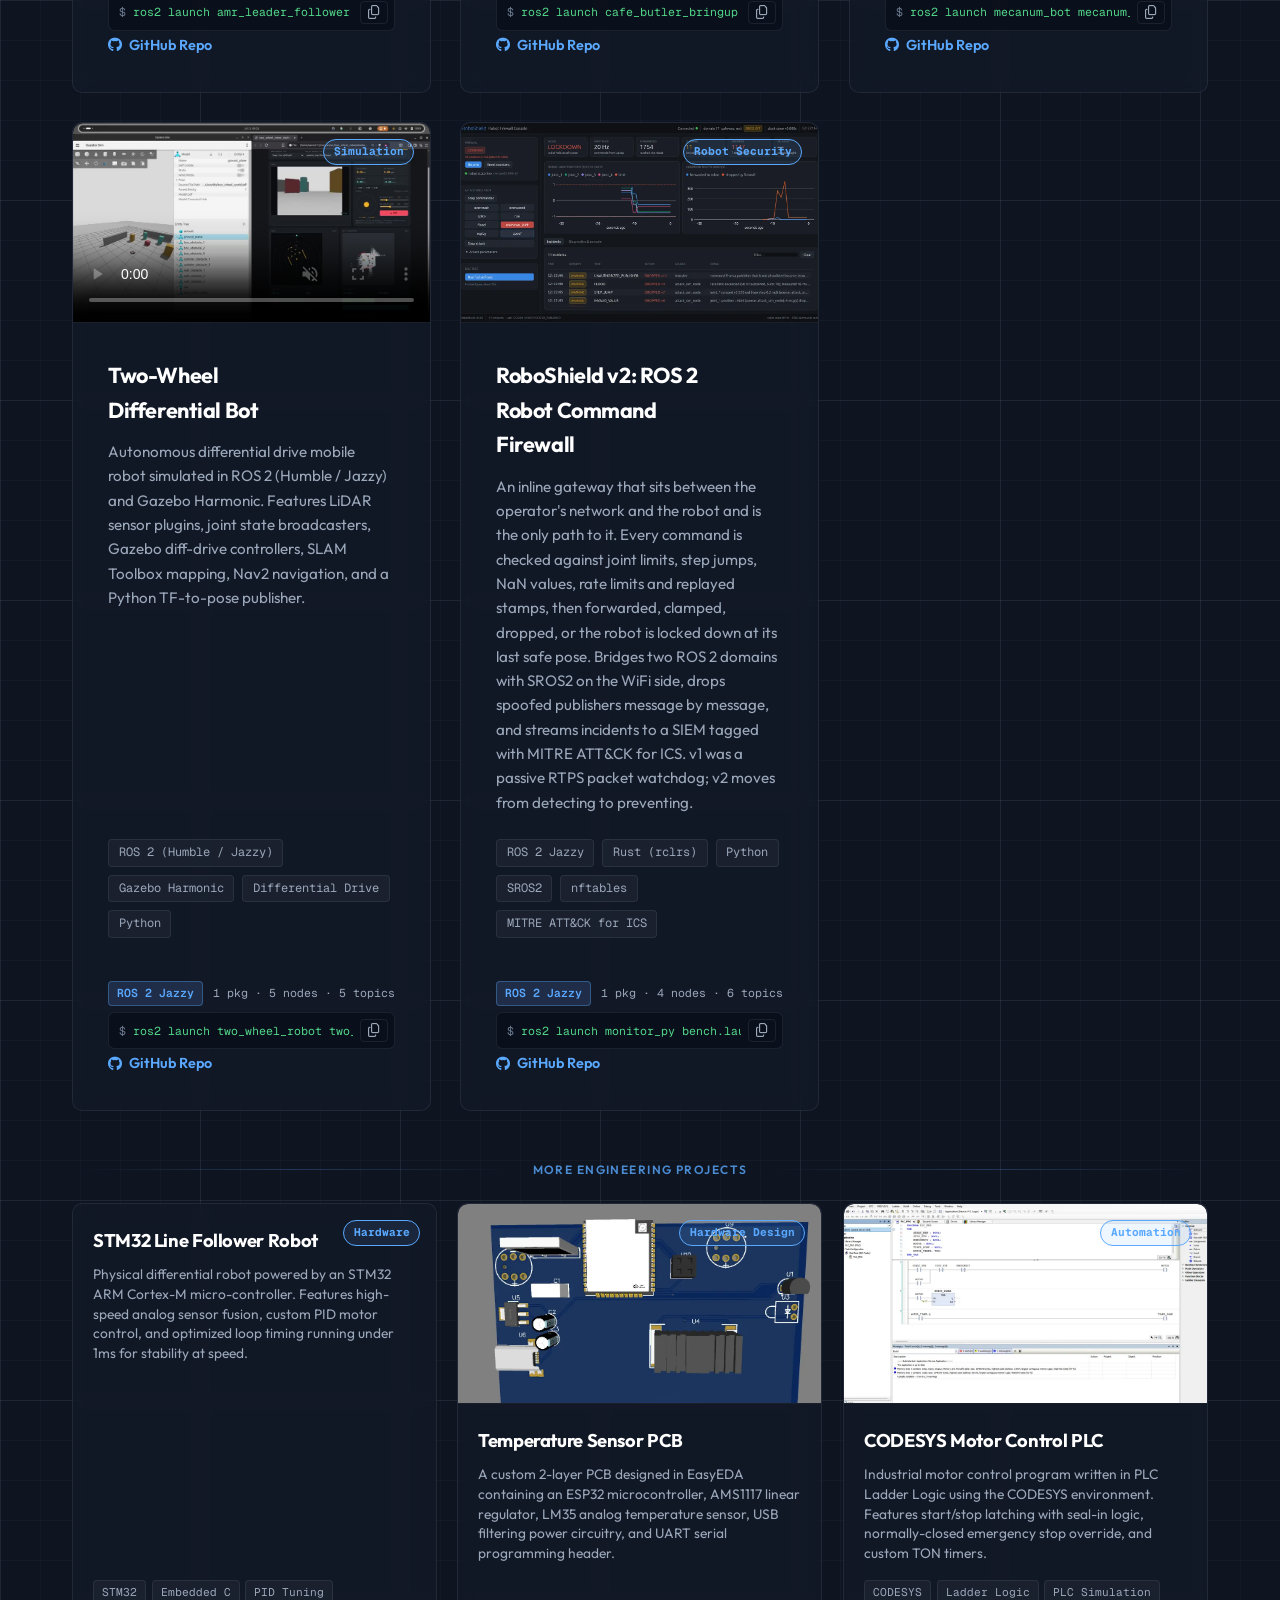
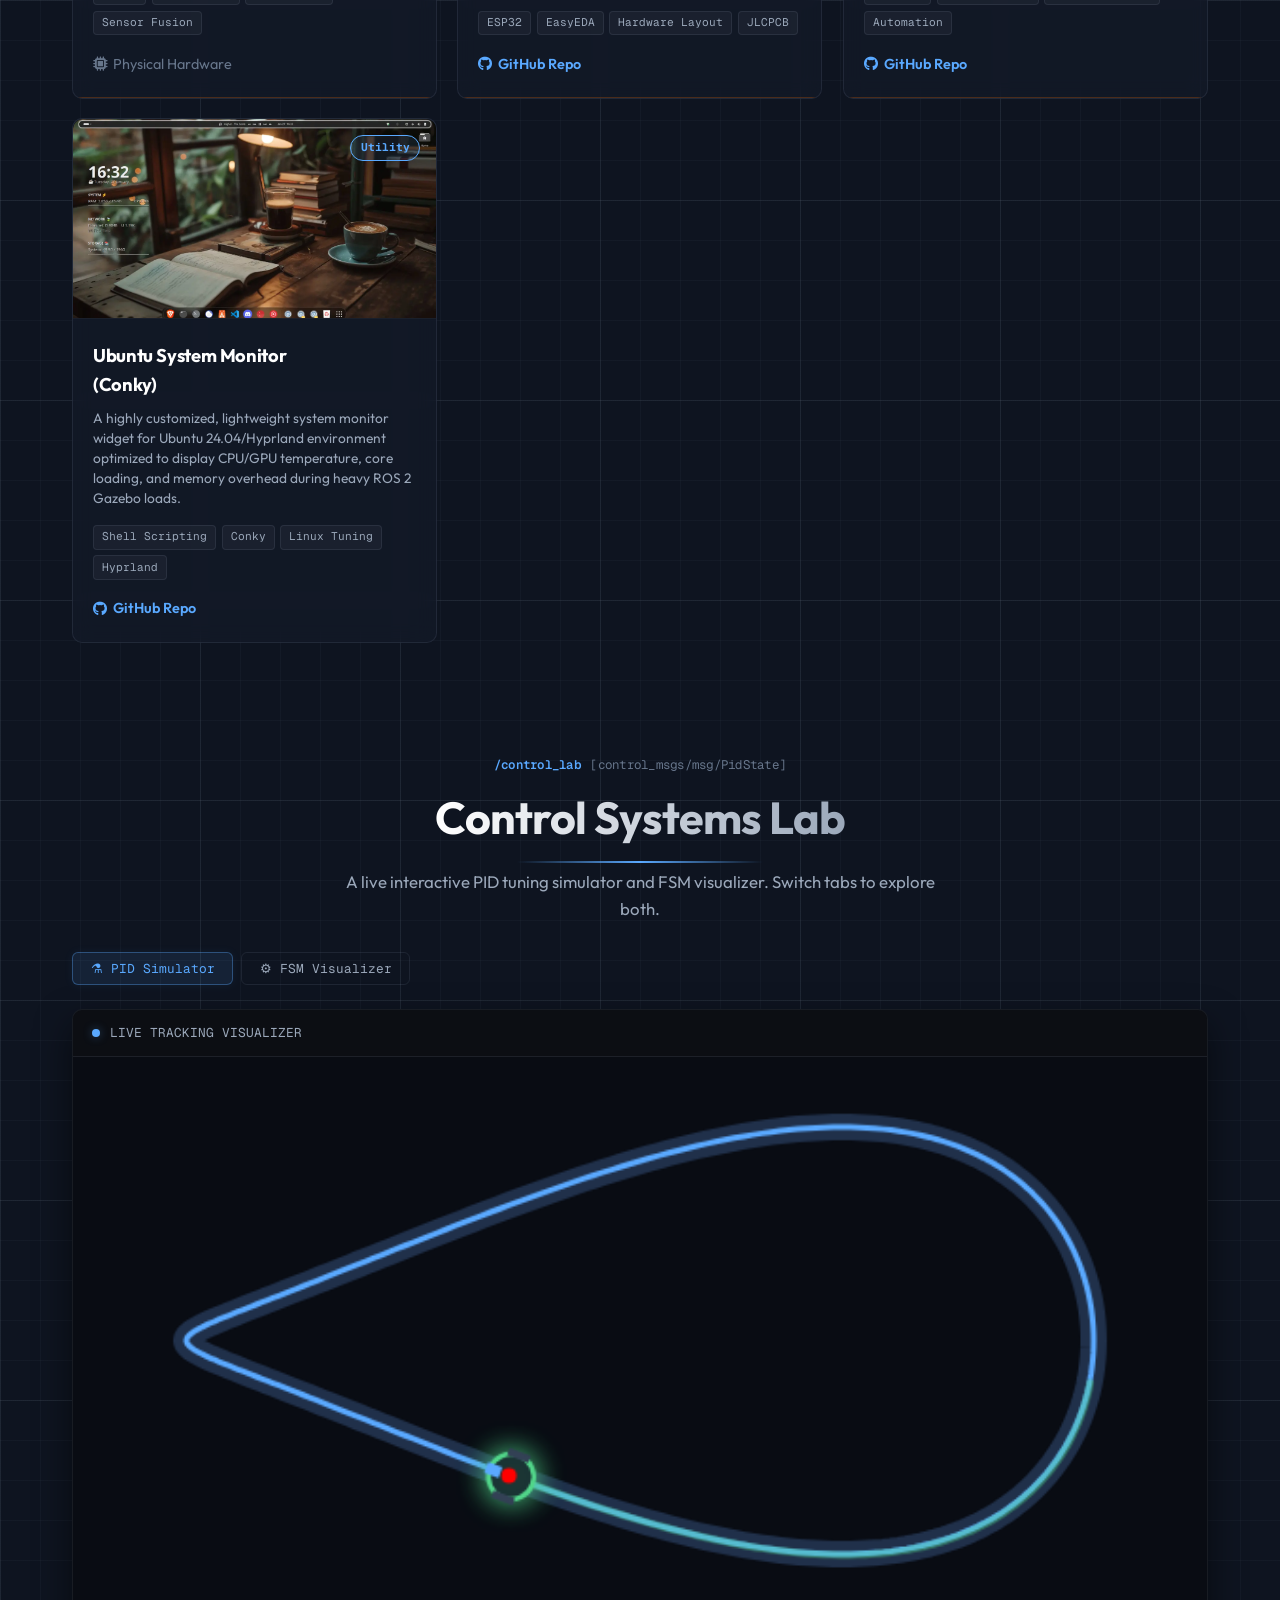
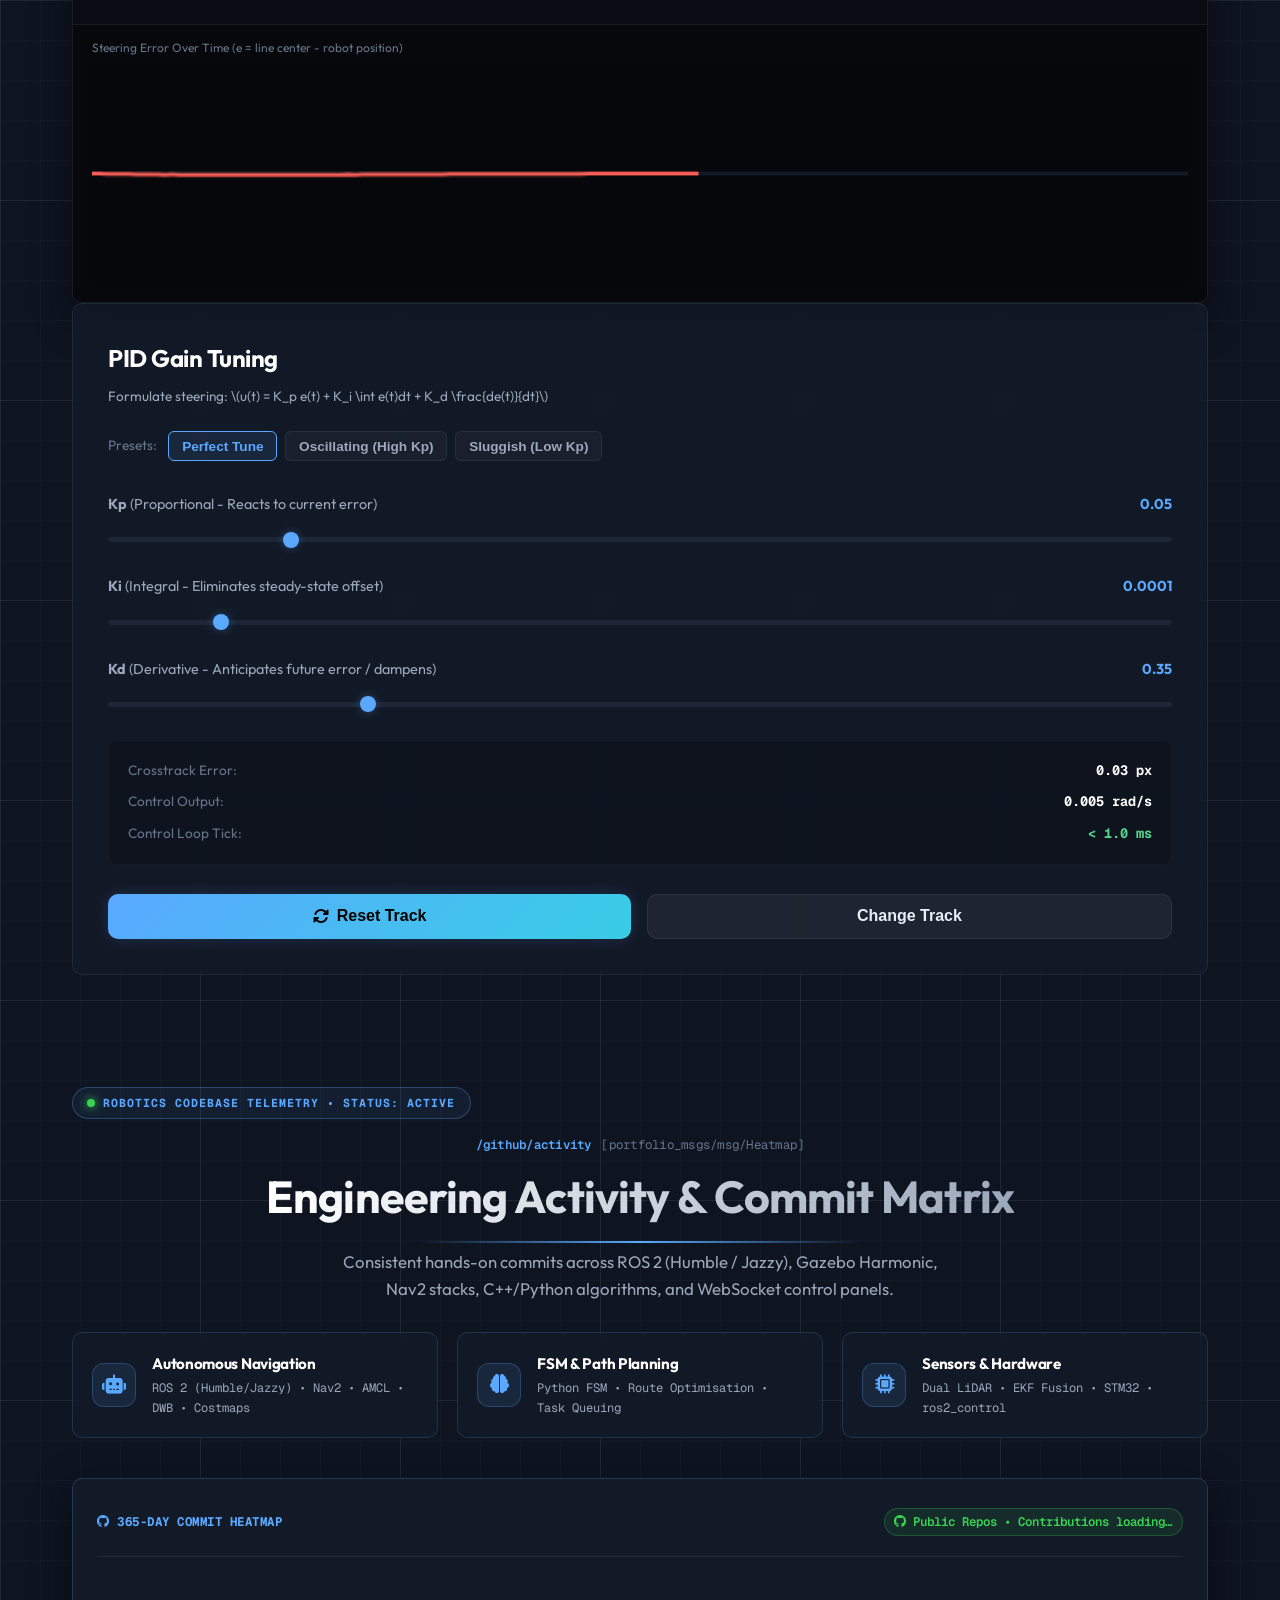
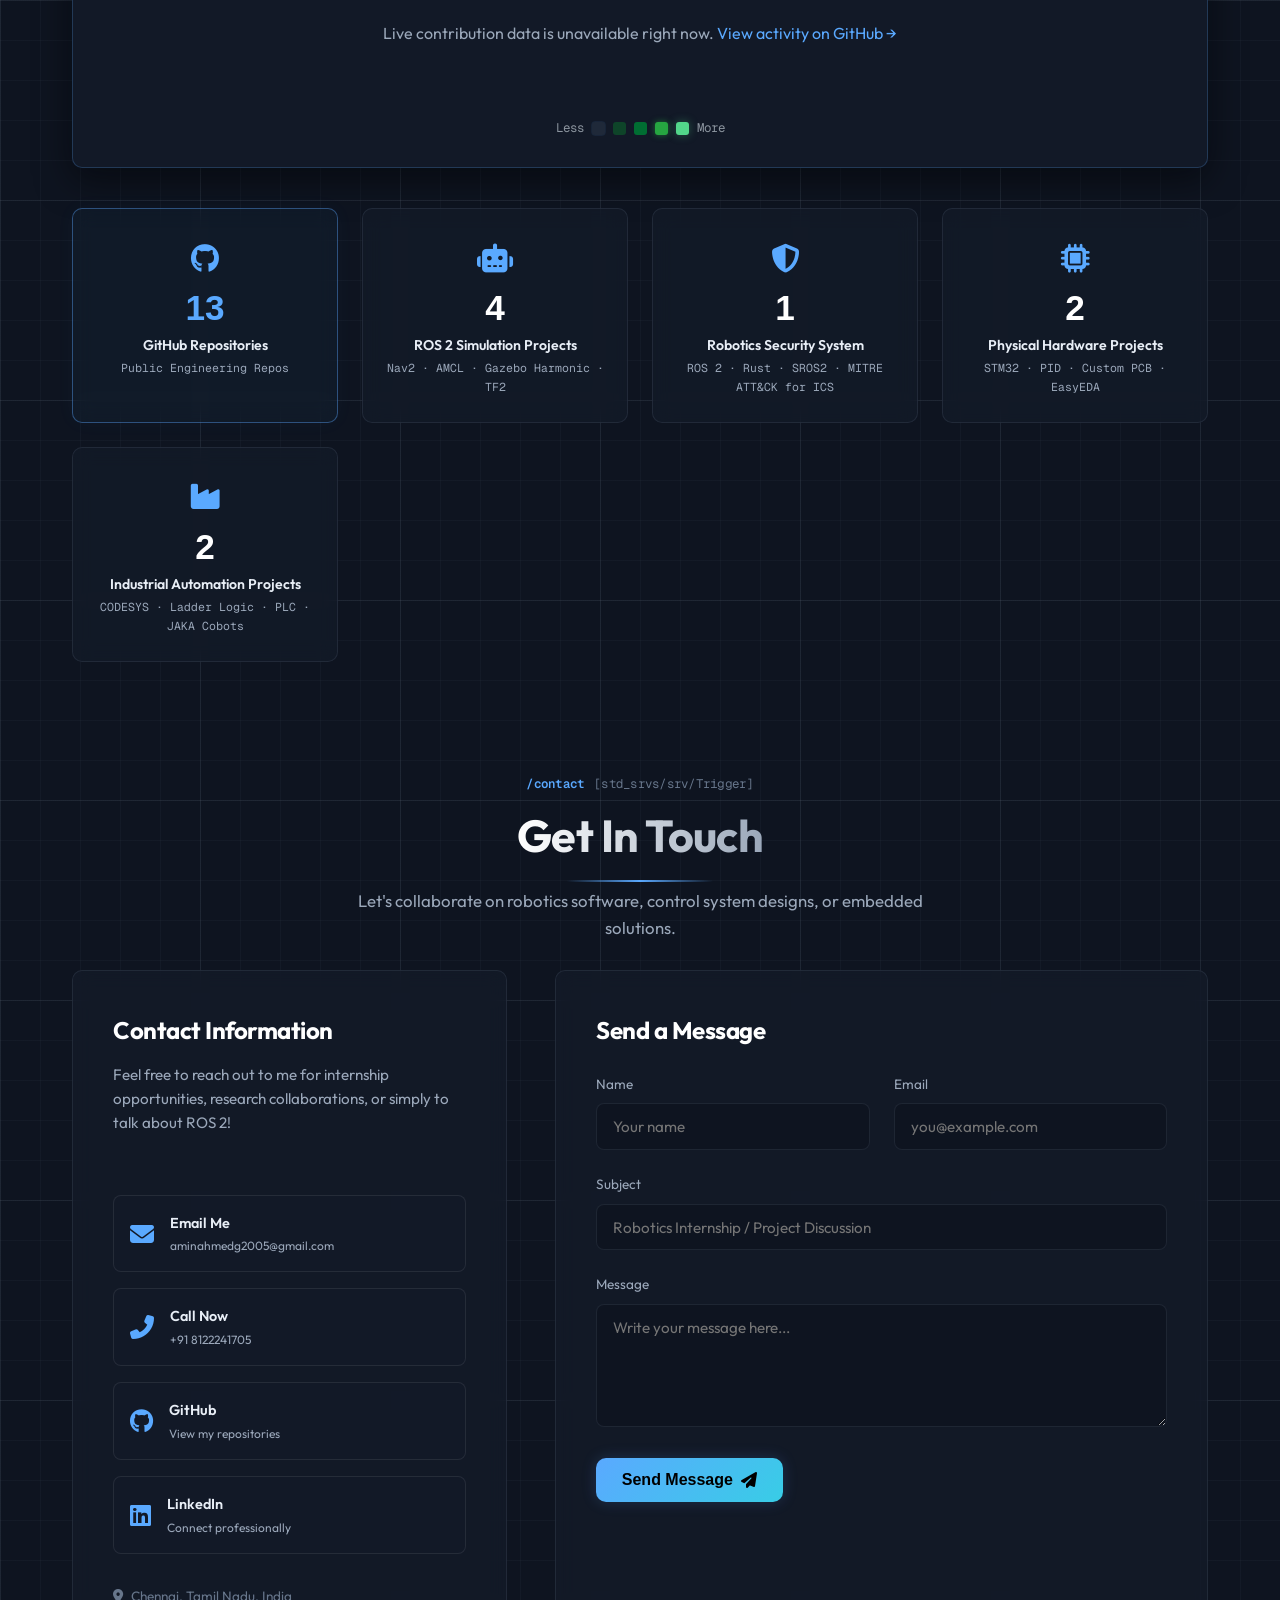
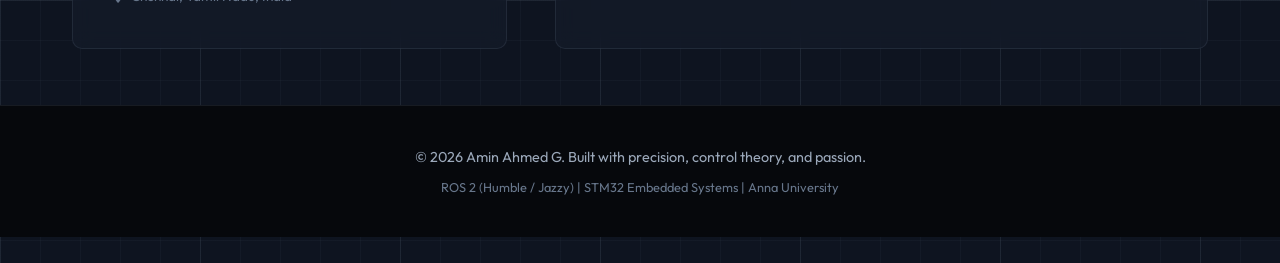
==== commit e770cfd5: "Remove teaching bullet from Reddix Robotics entry" ====
--- a/index.html
+++ b/index.html
@@ -41,7 +41,7 @@
   <link href="https://fonts.googleapis.com/css2?family=Geist+Mono:wght@300;400;600;700&family=Outfit:wght@300;400;500;600;700;800&display=swap" rel="stylesheet">
   
   <!-- Stylesheets -->
-  <link rel="stylesheet" href="styles.css?v=210ce188">
+  <link rel="stylesheet" href="styles.css?v=45b59cda">
   
   <!-- FontAwesome for custom icons -->
   <link rel="stylesheet" href="https://cdnjs.cloudflare.com/ajax/libs/font-awesome/6.4.0/css/all.min.css">
@@ -180,7 +180,7 @@
           <div class="about-text">
             <h3>Robotics Engineer. ROS 2 Systems. Networked Autonomy.</h3>
             <p>
-              I am a ROS 2 developer at <strong>Reddix Robotics</strong> (since September 2026) and a fourth-year B.E. Robotics &amp; Automation student at Anna University (Expected 2027). I build ROS 2 autonomous mobile robot systems — from Nav2 navigation stacks and AMCL localization to multi-robot coordination and Gazebo Harmonic simulations.
+              I am a ROS 2 developer at <strong>Reddix Robotics</strong> (since September 2026), working on AMRs and quadruped robot dogs, and a fourth-year B.E. Robotics &amp; Automation student at Anna University (Expected 2027). I build ROS 2 autonomous mobile robot systems — from Nav2 navigation stacks and AMCL localization to multi-robot coordination and Gazebo Harmonic simulations.
             </p>
             <p>
               Alongside autonomous systems, I am developing a technical specialization in the communication layer underneath ROS 2 — investigating DDS/RTPS packet flow, building RoboShield, an inline command firewall for ROS 2 robots written in Rust, and working toward a deeper understanding of how robotics software and network security intersect.
@@ -355,7 +355,7 @@
       <div class="section-container">
         <p class="section-topic" aria-hidden="true"><span class="topic-name">/experience</span><span class="topic-type">portfolio_msgs/msg/Timeline</span></p>
         <h2 class="section-title">Work Experience</h2>
-        <p class="section-subtitle">ROS 2 development at Reddix Robotics, plus hands-on internships in autonomous mobile robots, industrial cobots, and UAV hardware.</p>
+        <p class="section-subtitle">ROS 2 development for AMRs and robot dogs at Reddix Robotics, plus hands-on internships in autonomous mobile robots, industrial cobots, and UAV hardware.</p>
         
         <div class="timeline">
           <!-- Reddix Robotics (current role) -->
@@ -366,10 +366,25 @@
               <h3>Reddix Robotics</h3>
               <span class="role">ROS 2 Developer</span>
               <p>
-                Developing robot software on ROS 2 as part of the Reddix Robotics engineering team.
+                Developing ROS 2 software for autonomous mobile robots (AMRs) and quadruped robot dogs, taking each robot from simulation to real hardware.
               </p>
+              <ul class="timeline-points">
+                <li><strong>AMRs:</strong> SLAM mapping, localization and Nav2 navigation on Raspberry Pi robots with ESP32 motor controllers, plus a web dashboard to start, reset and save maps on the robot.</li>
+                <li><strong>Motion control on real hardware:</strong> closed-loop velocity control that converts ROS 2 <code>cmd_vel</code> commands into motor-controller units, with odometry fused from wheel encoders and the IMU and validated against the LiDAR.</li>
+                <li><strong>Robot dogs:</strong> gait generation and inverse kinematics for legged locomotion in a Python ROS 2 stack running on the robot's onboard computer.</li>
+                <li><strong>Reliability:</strong> C++ ports of performance-critical nodes, safety stops, sensor watchdogs, and URDF calibration to match the real sensor mounting.</li>
+              </ul>
               <div class="project-tech mt-sm">
-                <span>ROS 2</span>
+                <span>ROS 2 Humble / Jazzy</span>
+                <span>Nav2</span>
+                <span>SLAM Toolbox</span>
+                <span>Gazebo</span>
+                <span>micro-ROS</span>
+                <span>Raspberry Pi</span>
+                <span>ESP32</span>
+                <span>C++</span>
+                <span>Python</span>
+                <span>Docker</span>
               </div>
             </div>
           </div>
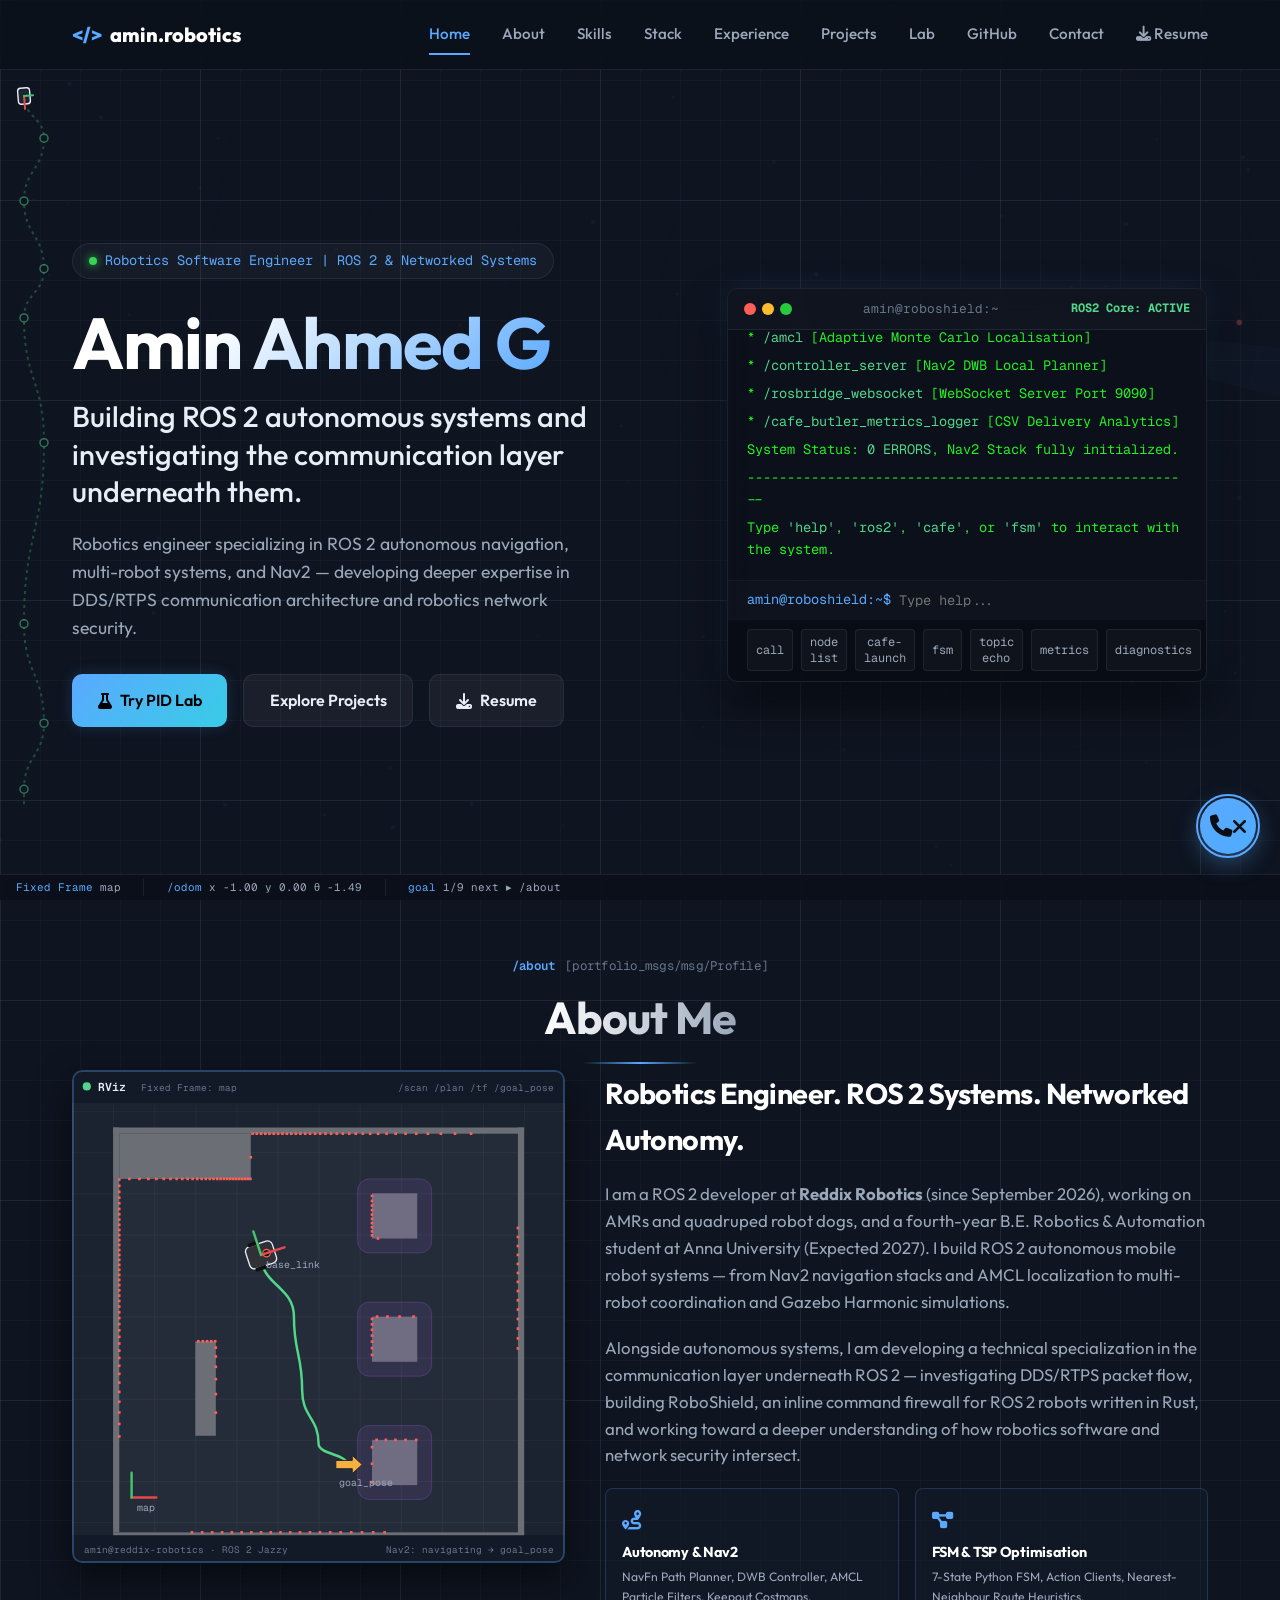
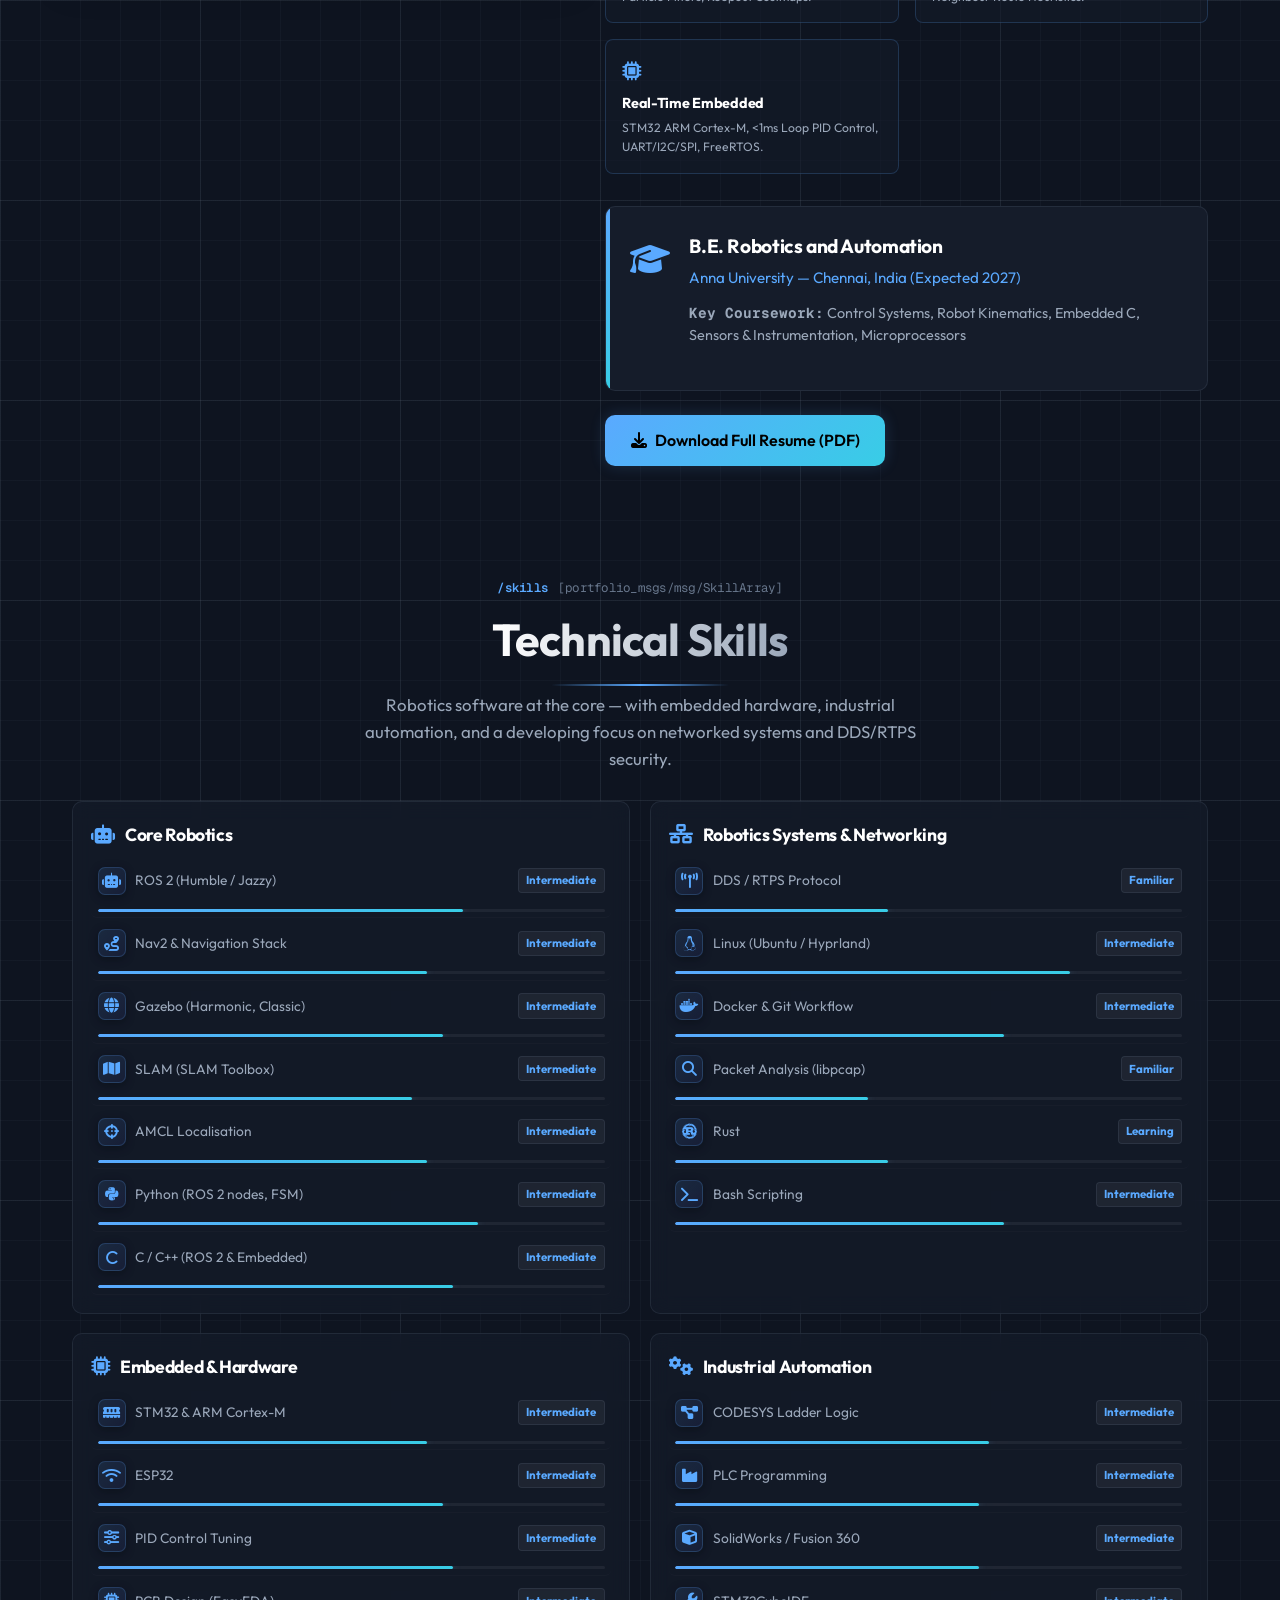
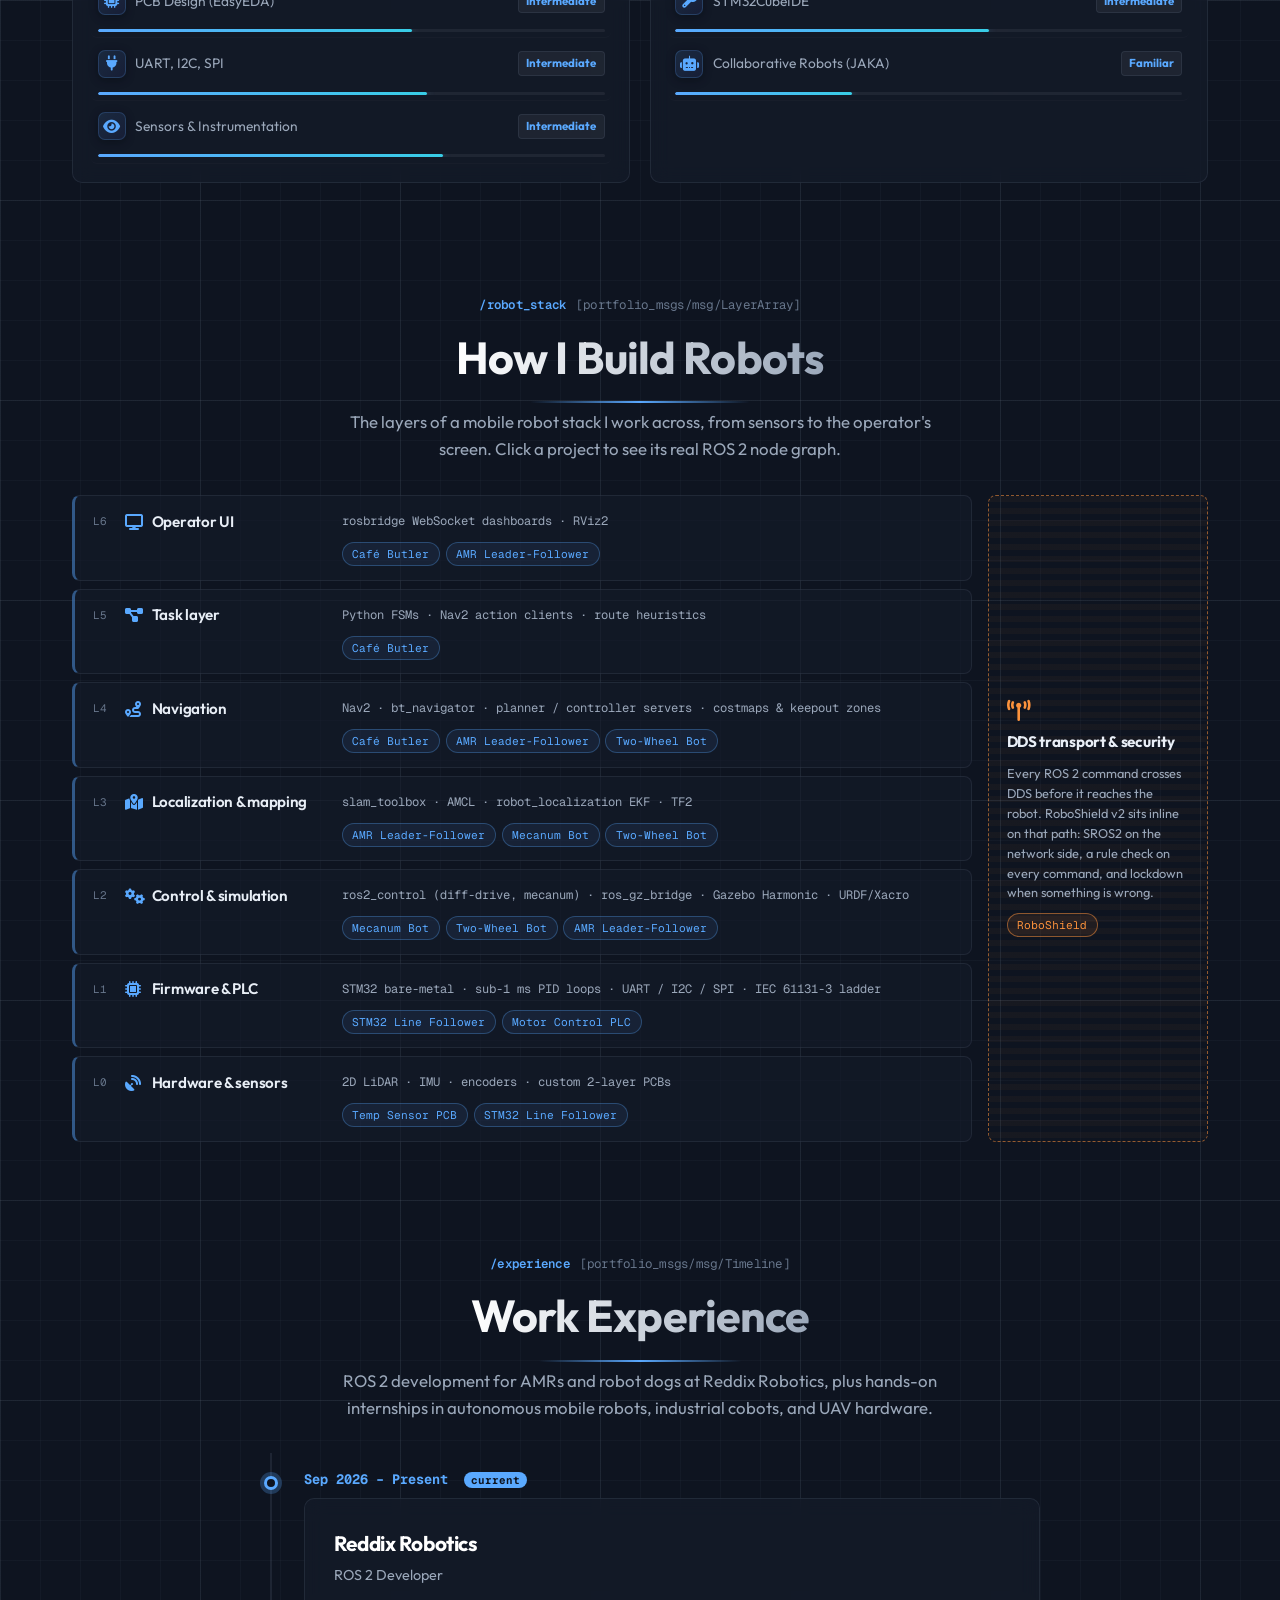
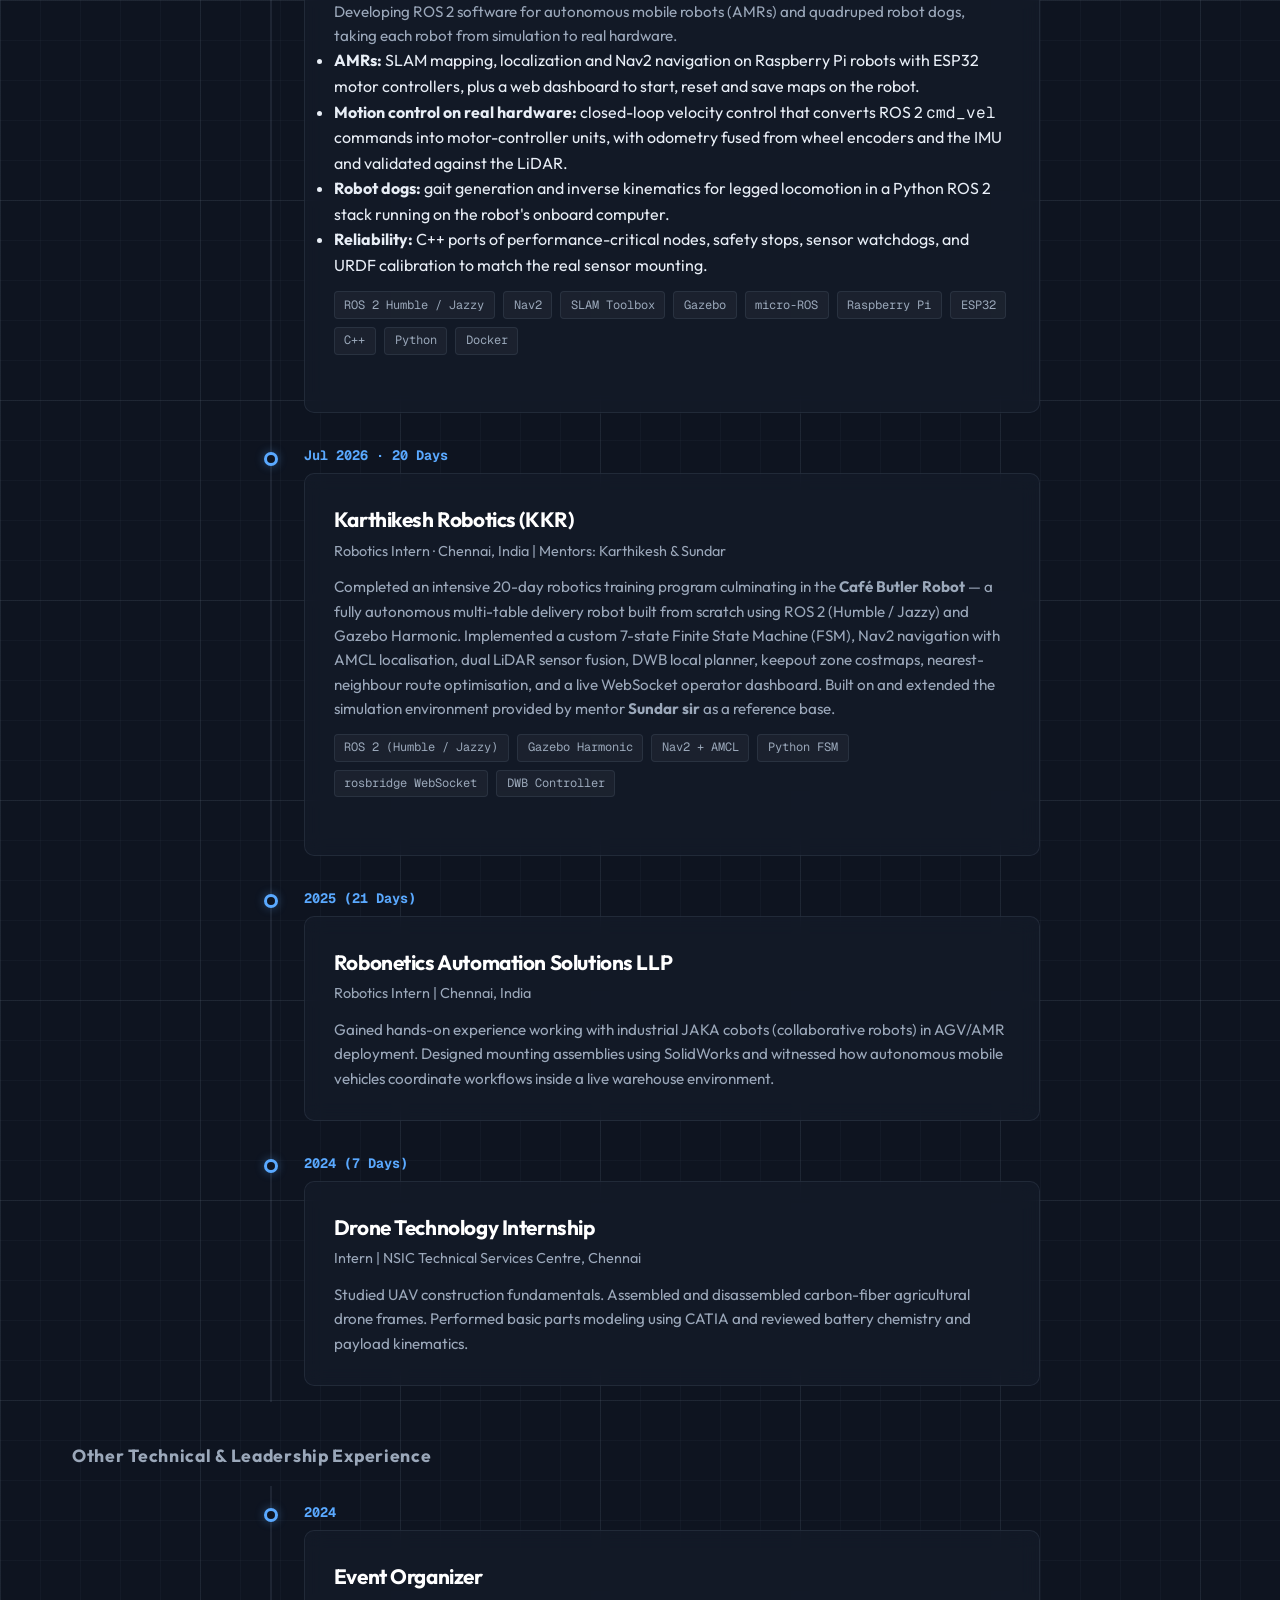
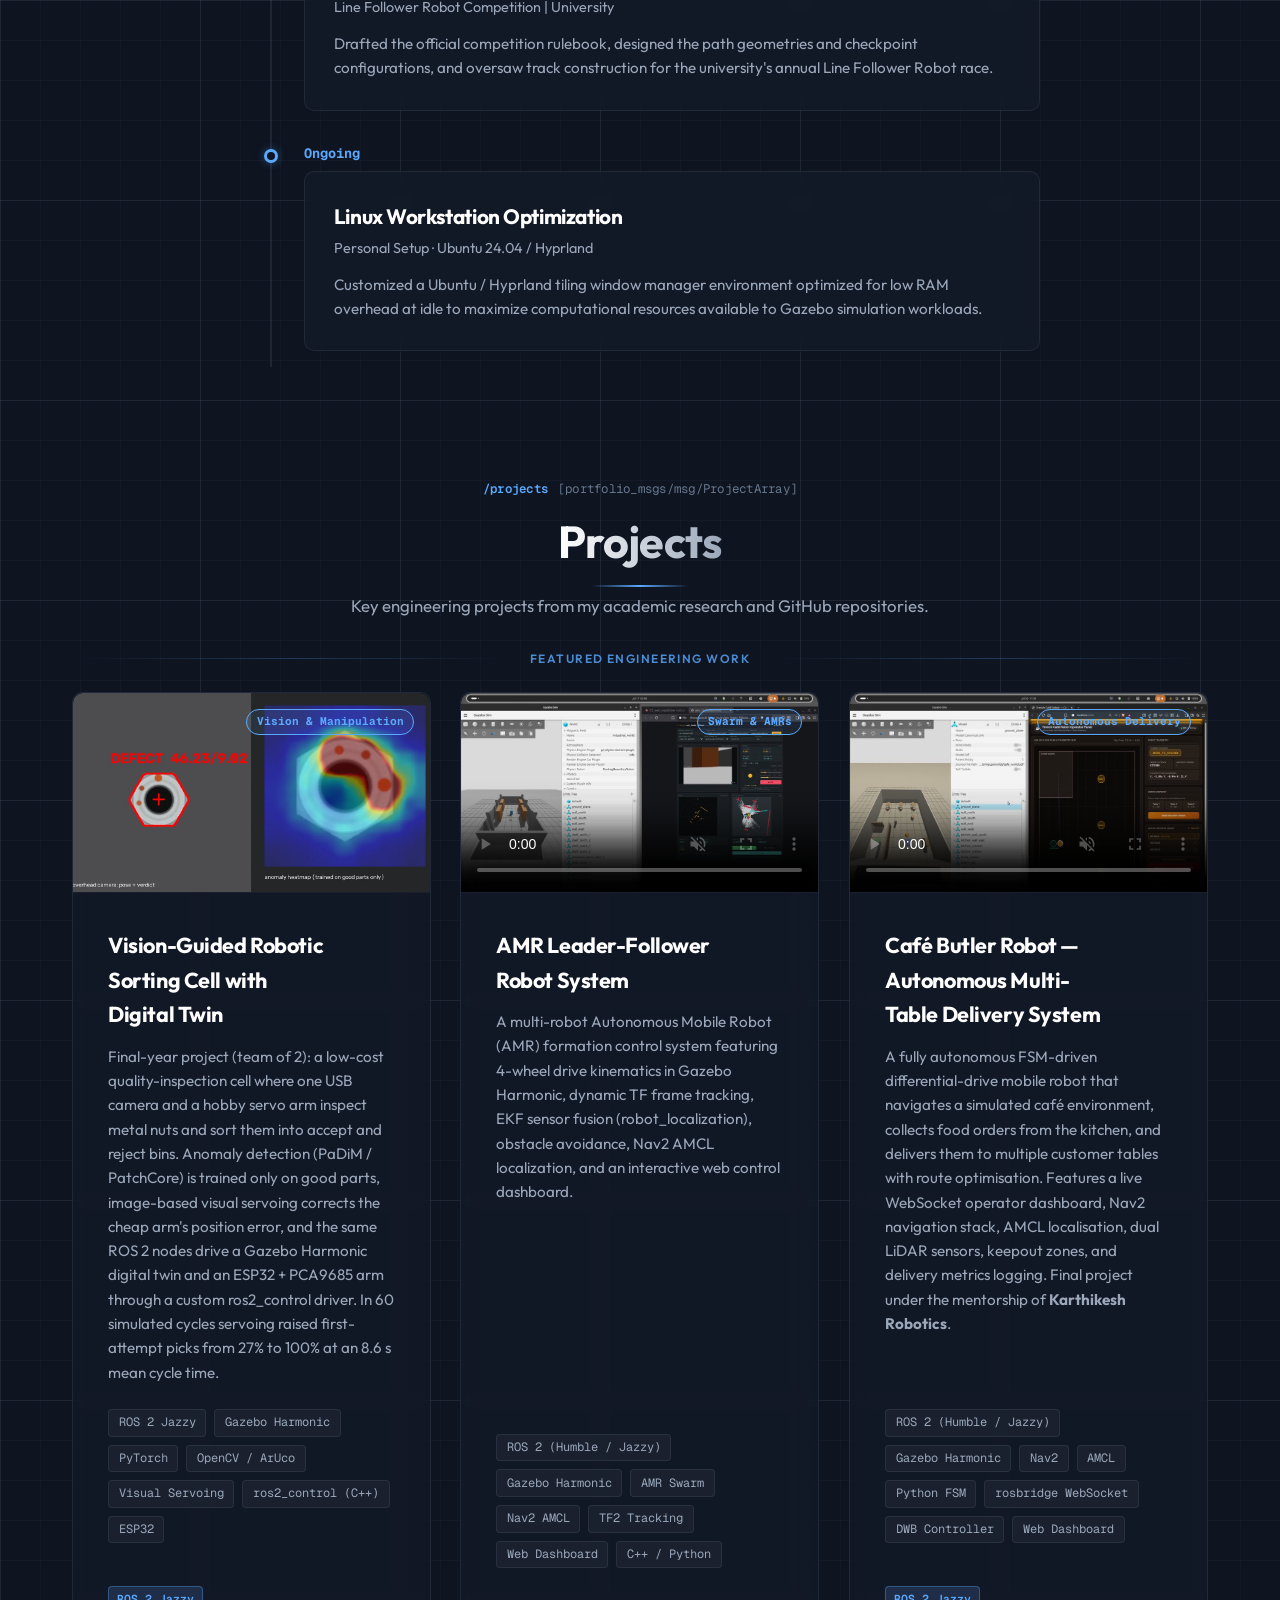
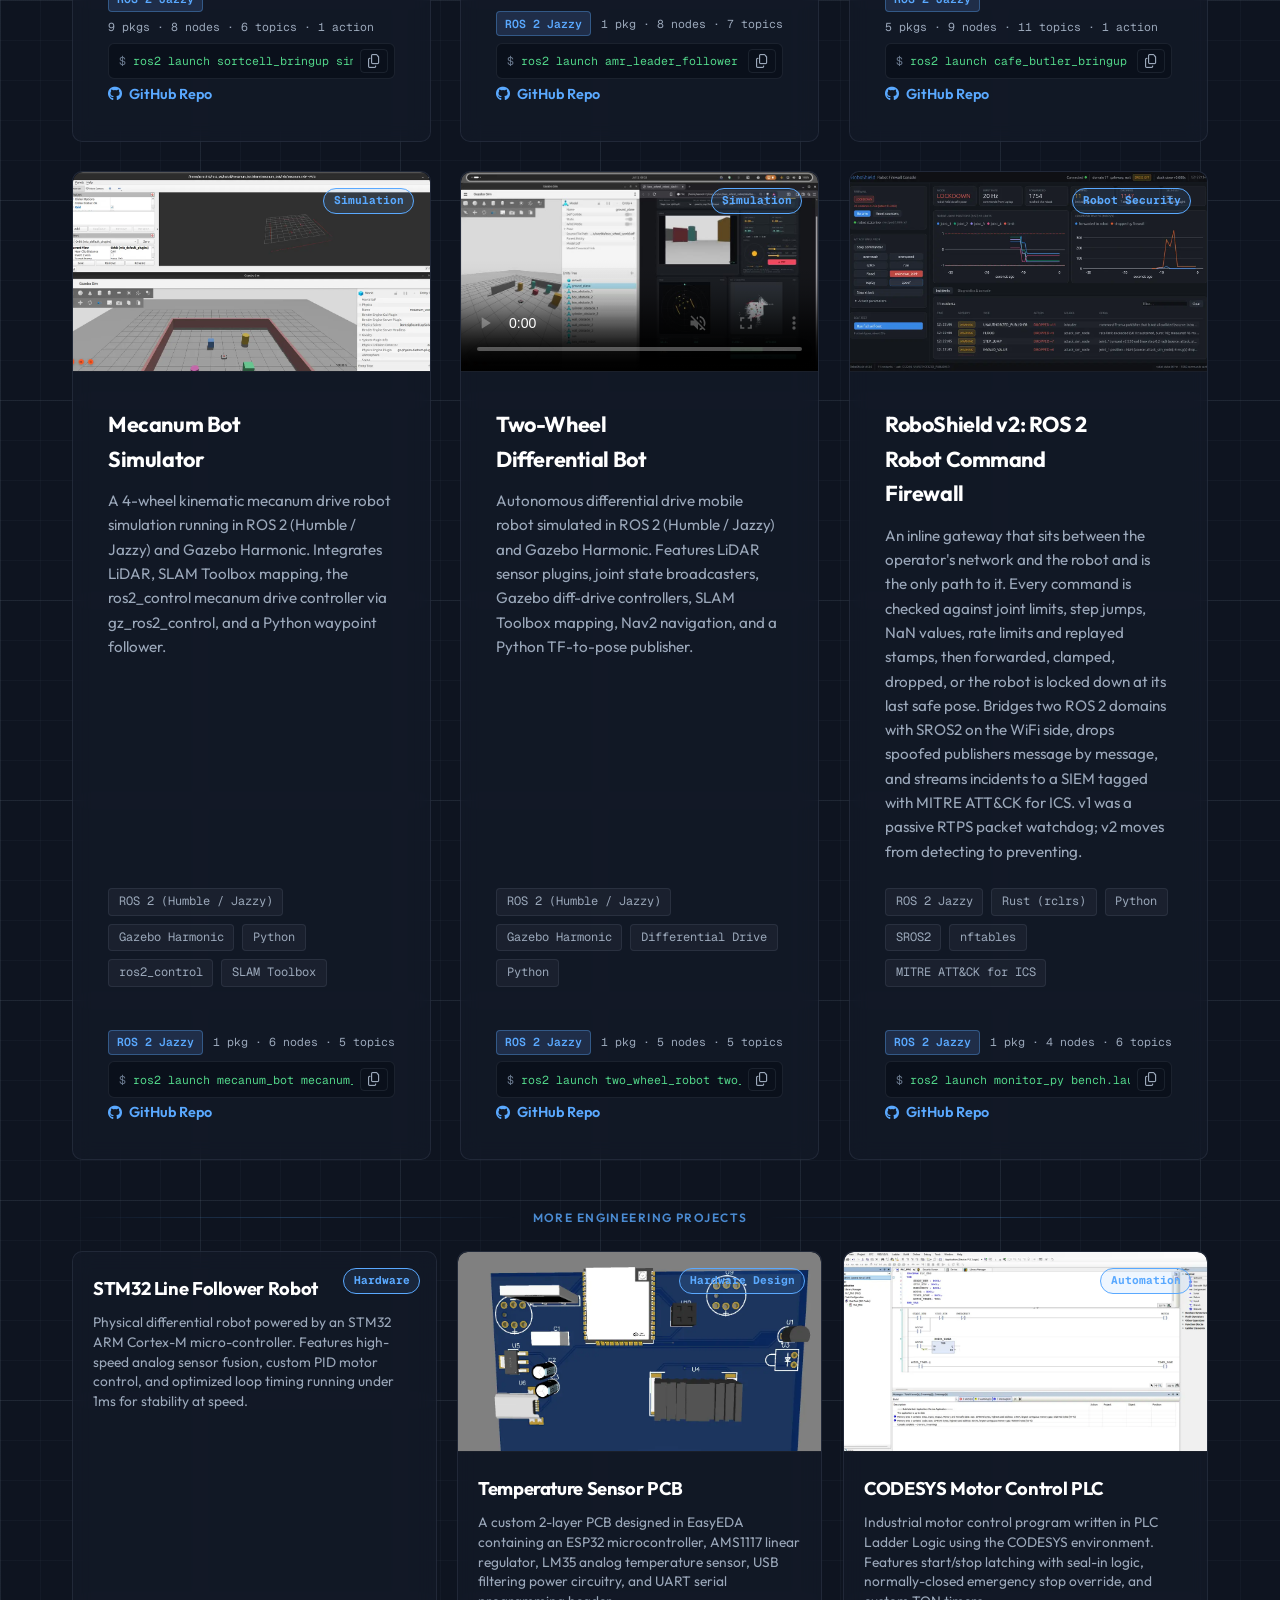
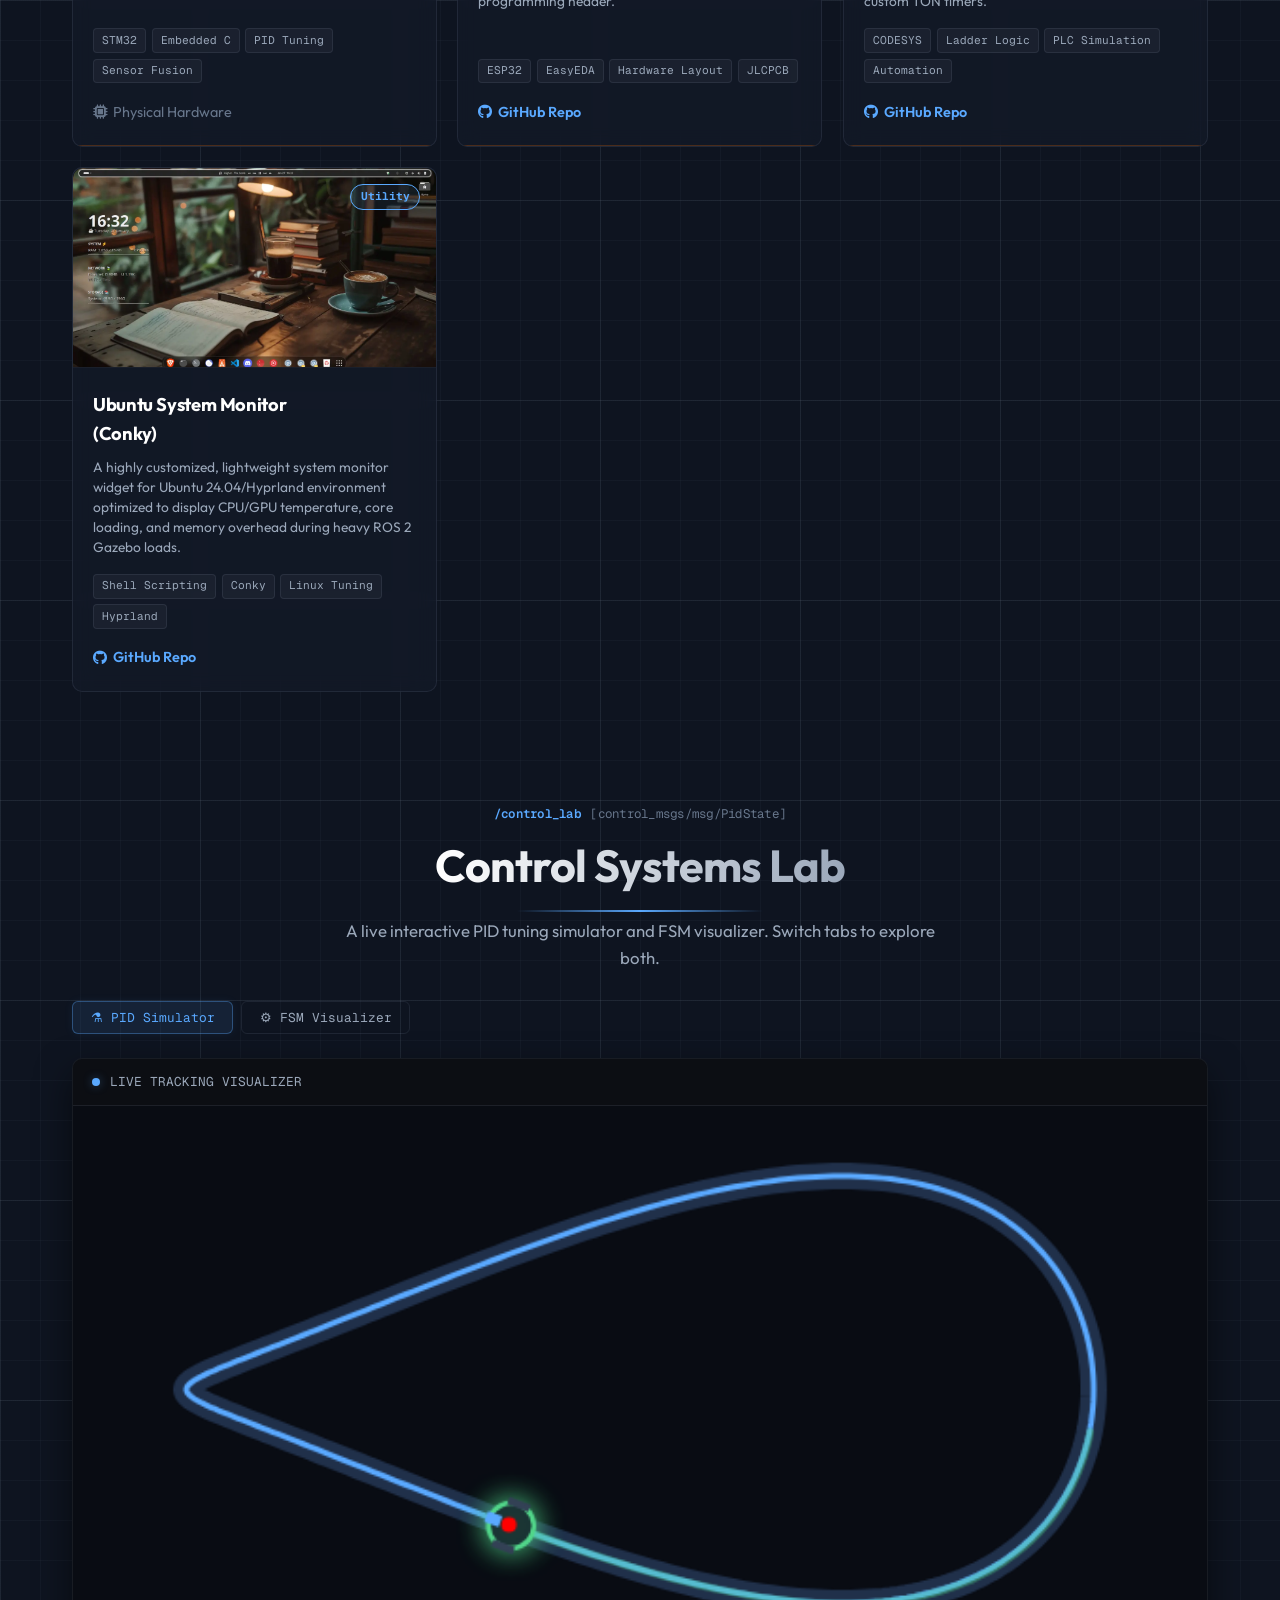
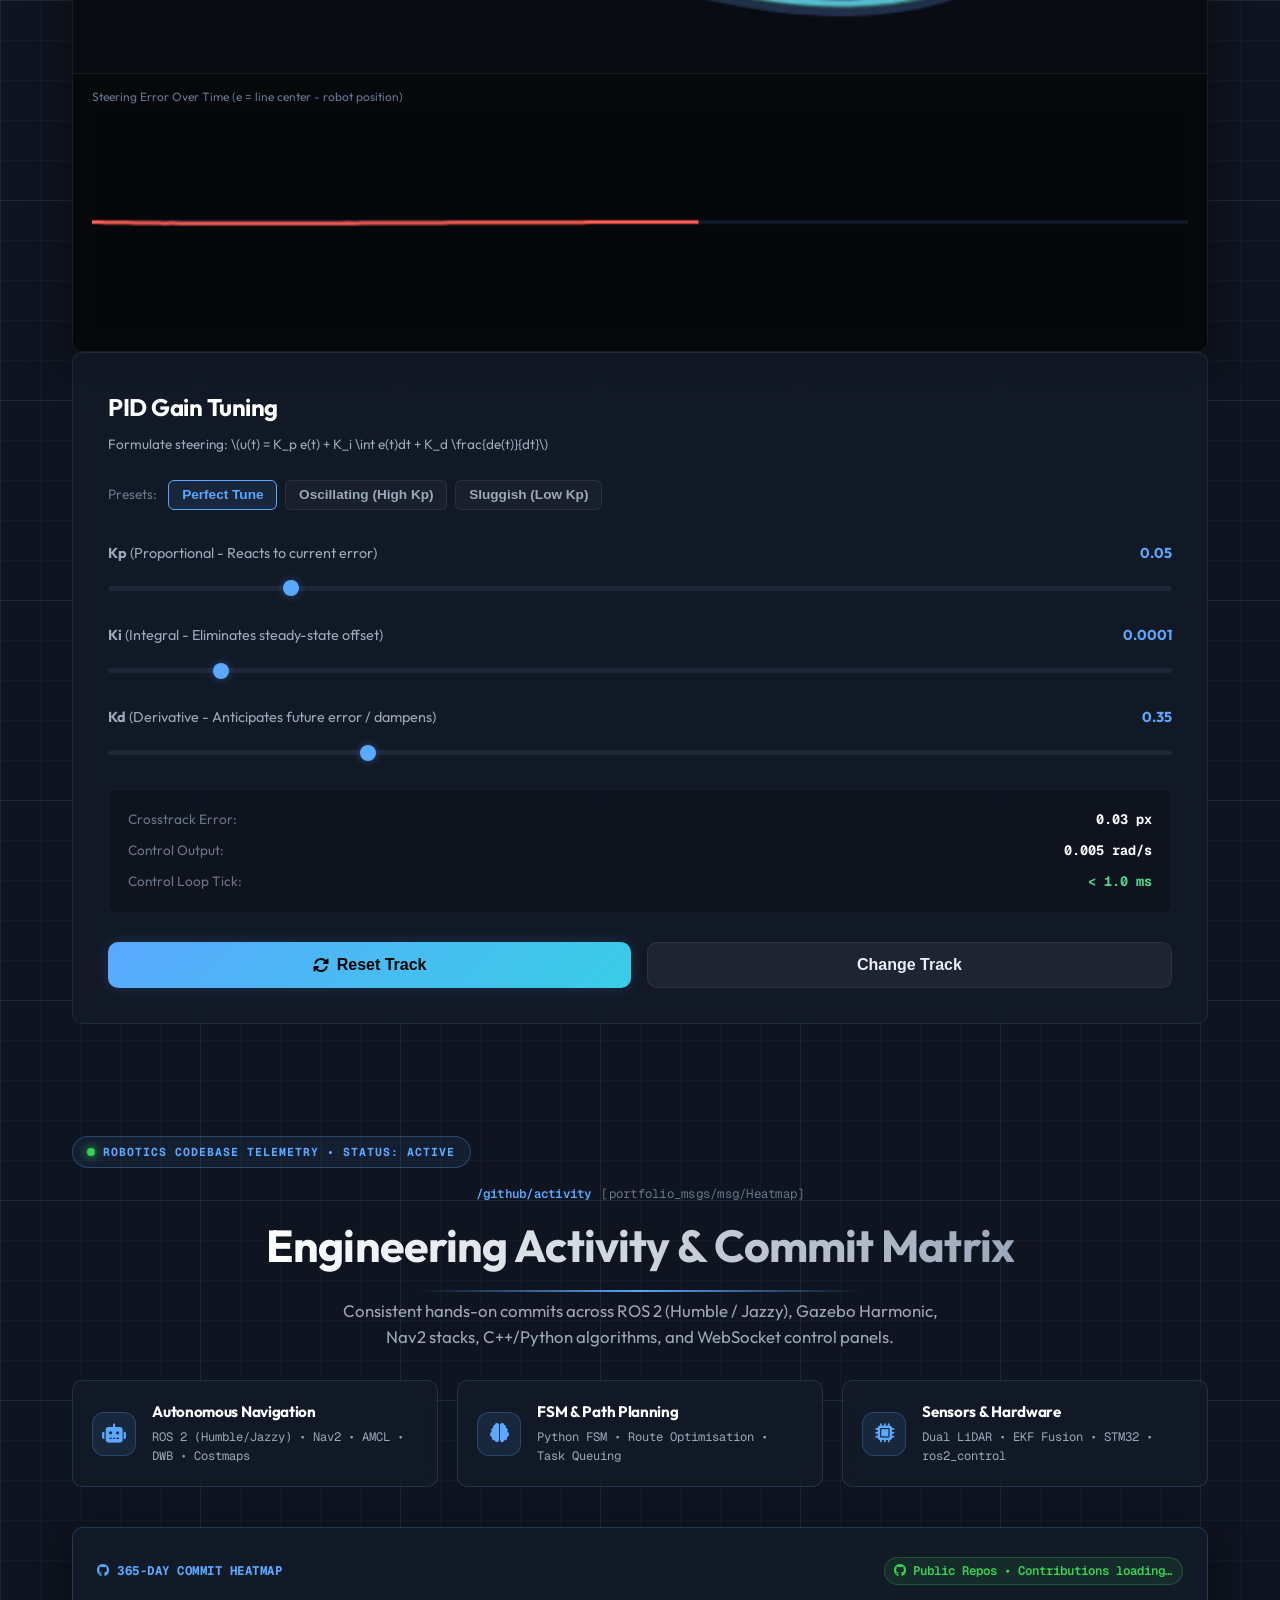
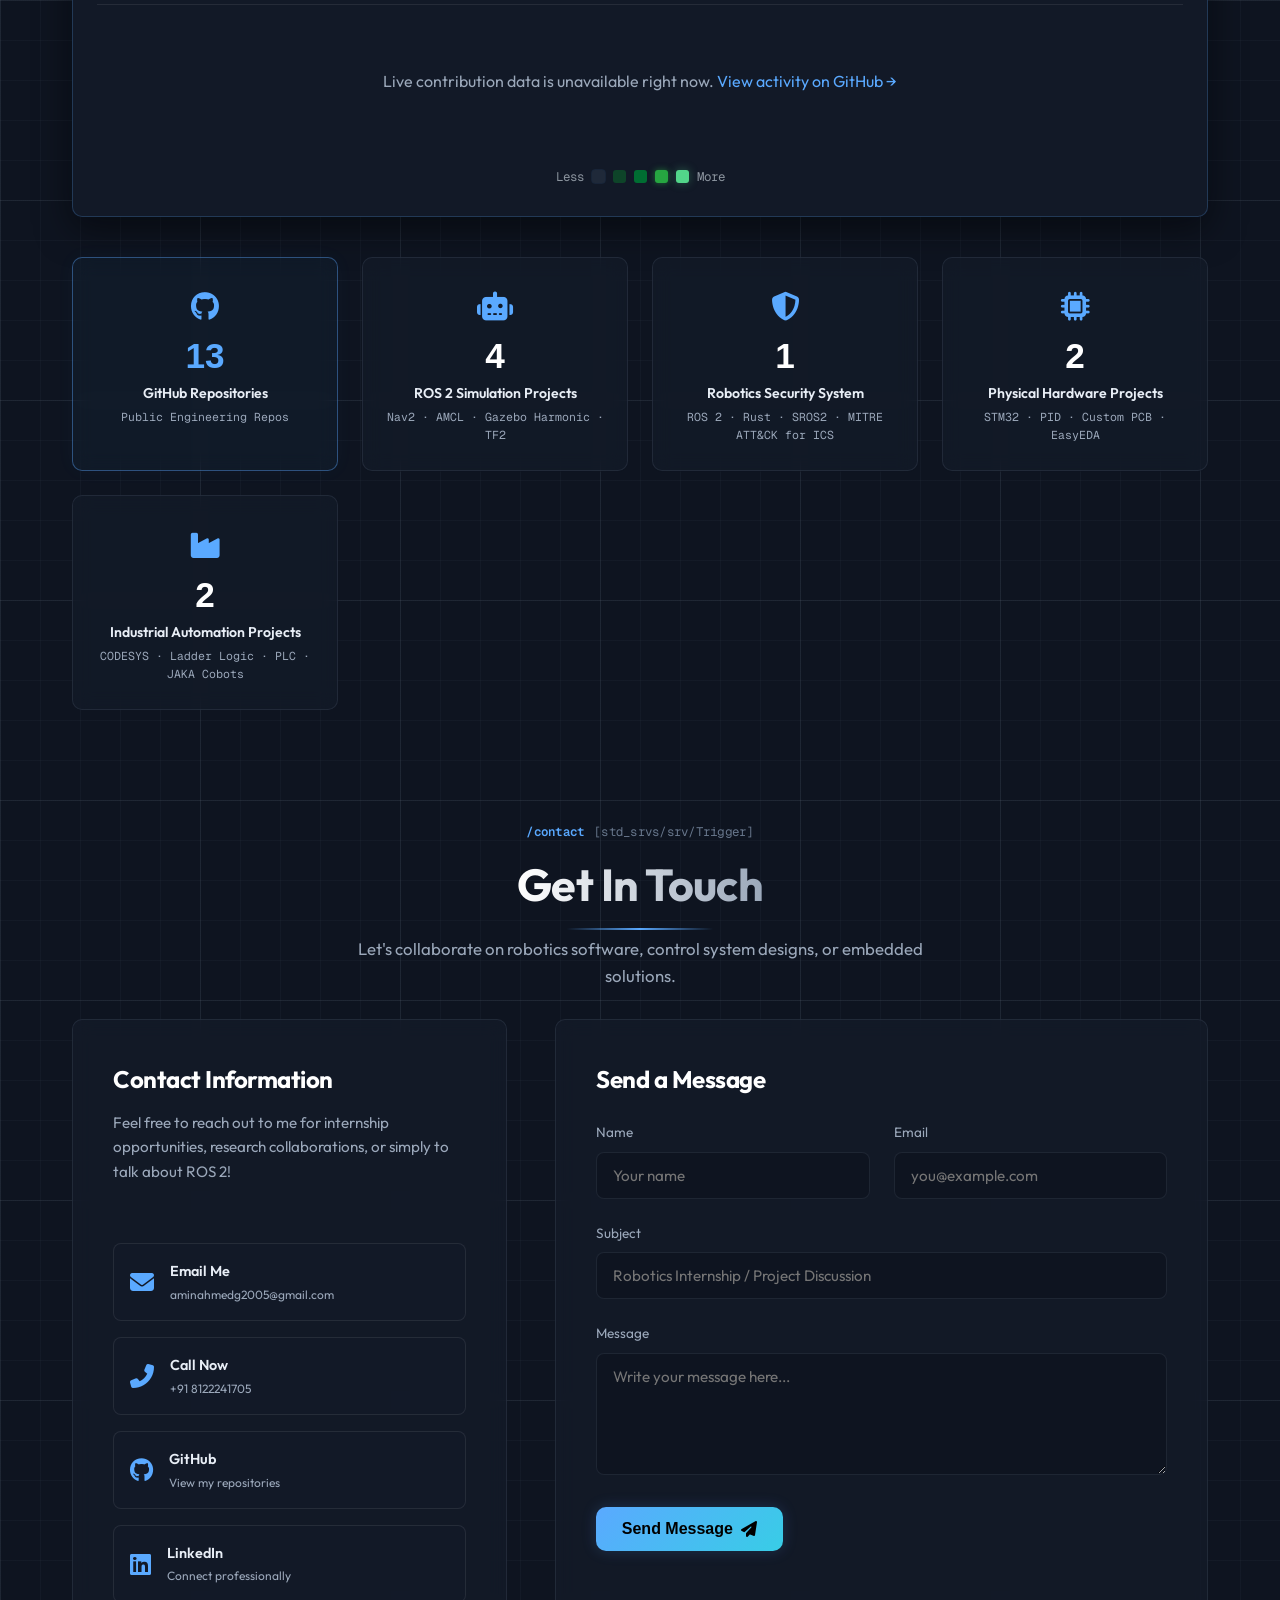
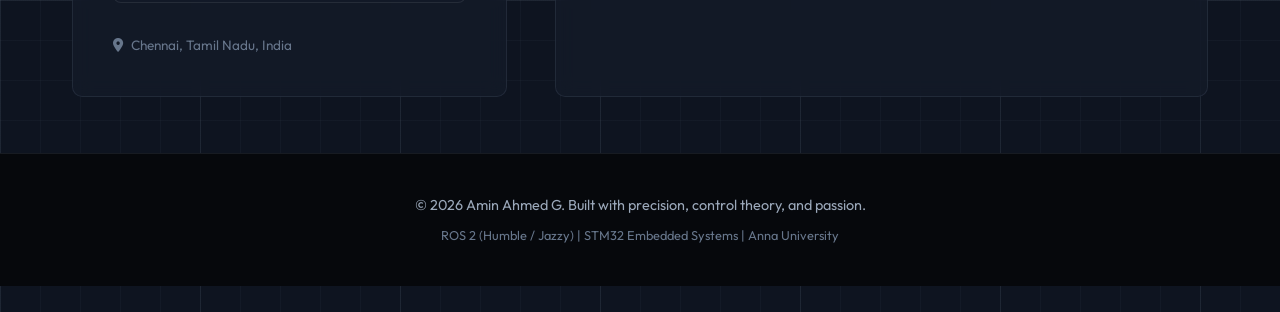
==== commit c7549472: "Add vision-guided sorting cell project and update resume New featured project card, detail panel (ga" ====
--- a/index.html
+++ b/index.html
@@ -483,6 +483,35 @@
           <span class="section-label-line"></span>
         </div>
         <div class="projects-grid">
+          <!-- 0. Vision-Guided Sorting Cell — final-year project -->
+          <div class="project-card" id="vision-sorting-cell" data-project-id="vision-sorting-cell">
+            <div class="project-image-container">
+              <img src="images/sortcell/card.webp" width="1200" height="642" loading="lazy" decoding="async" alt="Overhead camera view of a rusted hex nut outlined in red and labelled DEFECT with its anomaly score, next to the anomaly heatmap highlighting the rust spots">
+            </div>
+            <div class="project-badge">Vision &amp; Manipulation</div>
+            <div class="project-info">
+              <h3>Vision-Guided Robotic Sorting Cell with Digital Twin</h3>
+              <p class="project-desc">Final-year project (team of 2): a low-cost quality-inspection cell where one USB camera and a hobby servo arm inspect metal nuts and sort them into accept and reject bins. Anomaly detection (PaDiM / PatchCore) is trained only on good parts, image-based visual servoing corrects the cheap arm's position error, and the same ROS 2 nodes drive a Gazebo Harmonic digital twin and an ESP32 + PCA9685 arm through a custom ros2_control driver. In 60 simulated cycles servoing raised first-attempt picks from 27% to 100% at an 8.6 s mean cycle time.</p>
+              <div class="project-tech">
+                <span>ROS 2 Jazzy</span>
+                <span>Gazebo Harmonic</span>
+                <span>PyTorch</span>
+                <span>OpenCV / ArUco</span>
+                <span>Visual Servoing</span>
+                <span>ros2_control (C++)</span>
+                <span>ESP32</span>
+              </div>
+              <div class="project-links">
+                <a href="https://github.com/Amin-Ahmed-G/vision-sorting-cell" class="project-link" target="_blank" rel="noopener noreferrer"><i class="fa-brands fa-github"></i> GitHub Repo</a>
+              </div>
+            </div>
+            <div class="project-debug-drawer">
+              <div class="drawer-broke-label">Engineering Challenge</div>
+              <p class="drawer-broke-text">Good nuts were being rejected: glare from the ring light looked like a defect to the model. Modelled the paper diffuser the real cell uses and rejected images with two touching nuts, and false rejects dropped to zero.</p>
+              <button class="drawer-detail-link" data-open-project="vision-sorting-cell">Full breakdown →</button>
+            </div>
+          </div>
+
           <!-- 1. AMR Leader Follower — FIRST -->
           <div class="project-card" id="amr-leader-follower" data-project-id="amr-leader-follower">
             <div class="project-video-container">
@@ -1068,9 +1097,9 @@
 
   <!-- Scripts -->
   <script src="pid_sim.js?v=fd46e2fe" defer></script>
-  <script src="terminal.js?v=4fbc8878" defer></script>
+  <script src="terminal.js?v=3830fea3" defer></script>
   <script src="app.js?v=86cffd09" defer></script>
-  <script src="enhancements.js?v=46035c08" defer></script>
+  <script src="enhancements.js?v=6ace0641" defer></script>
   <script src="mission.js?v=ef0789b6" defer></script>
 </body>
 </html>
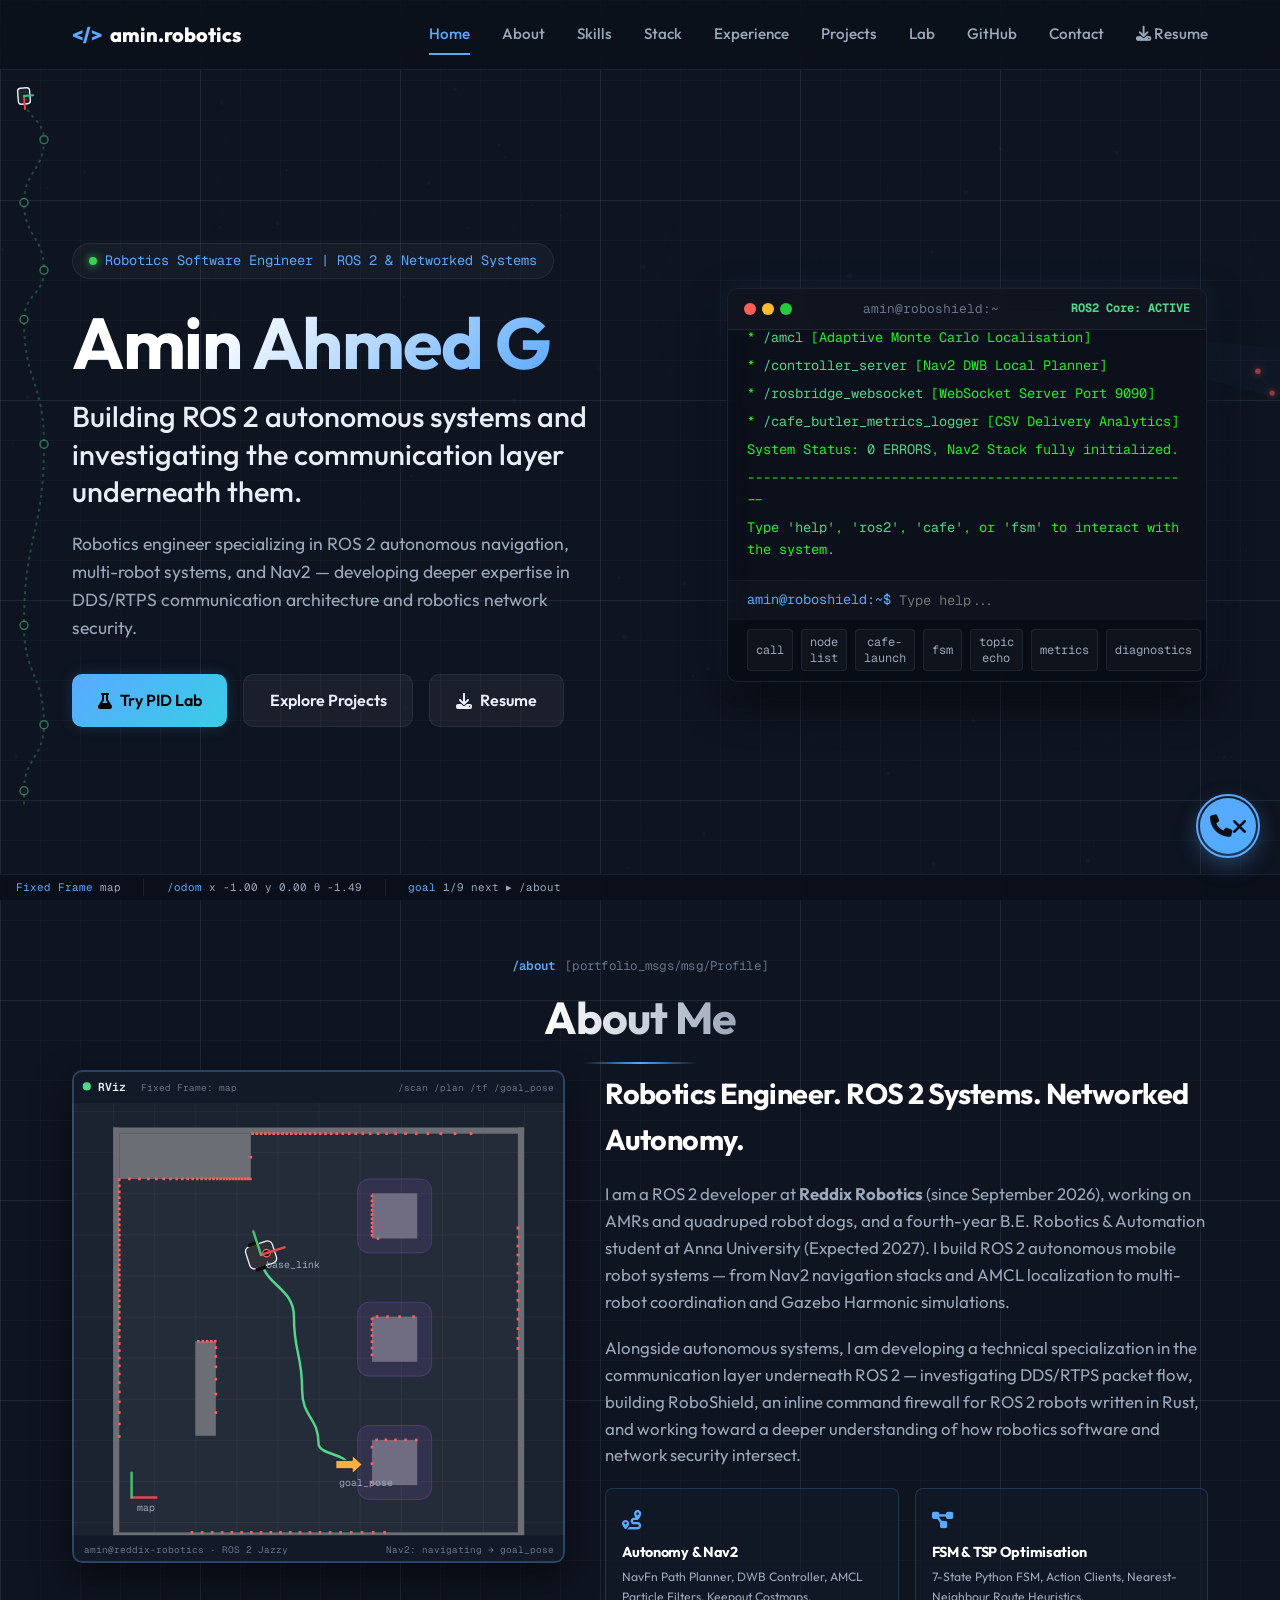
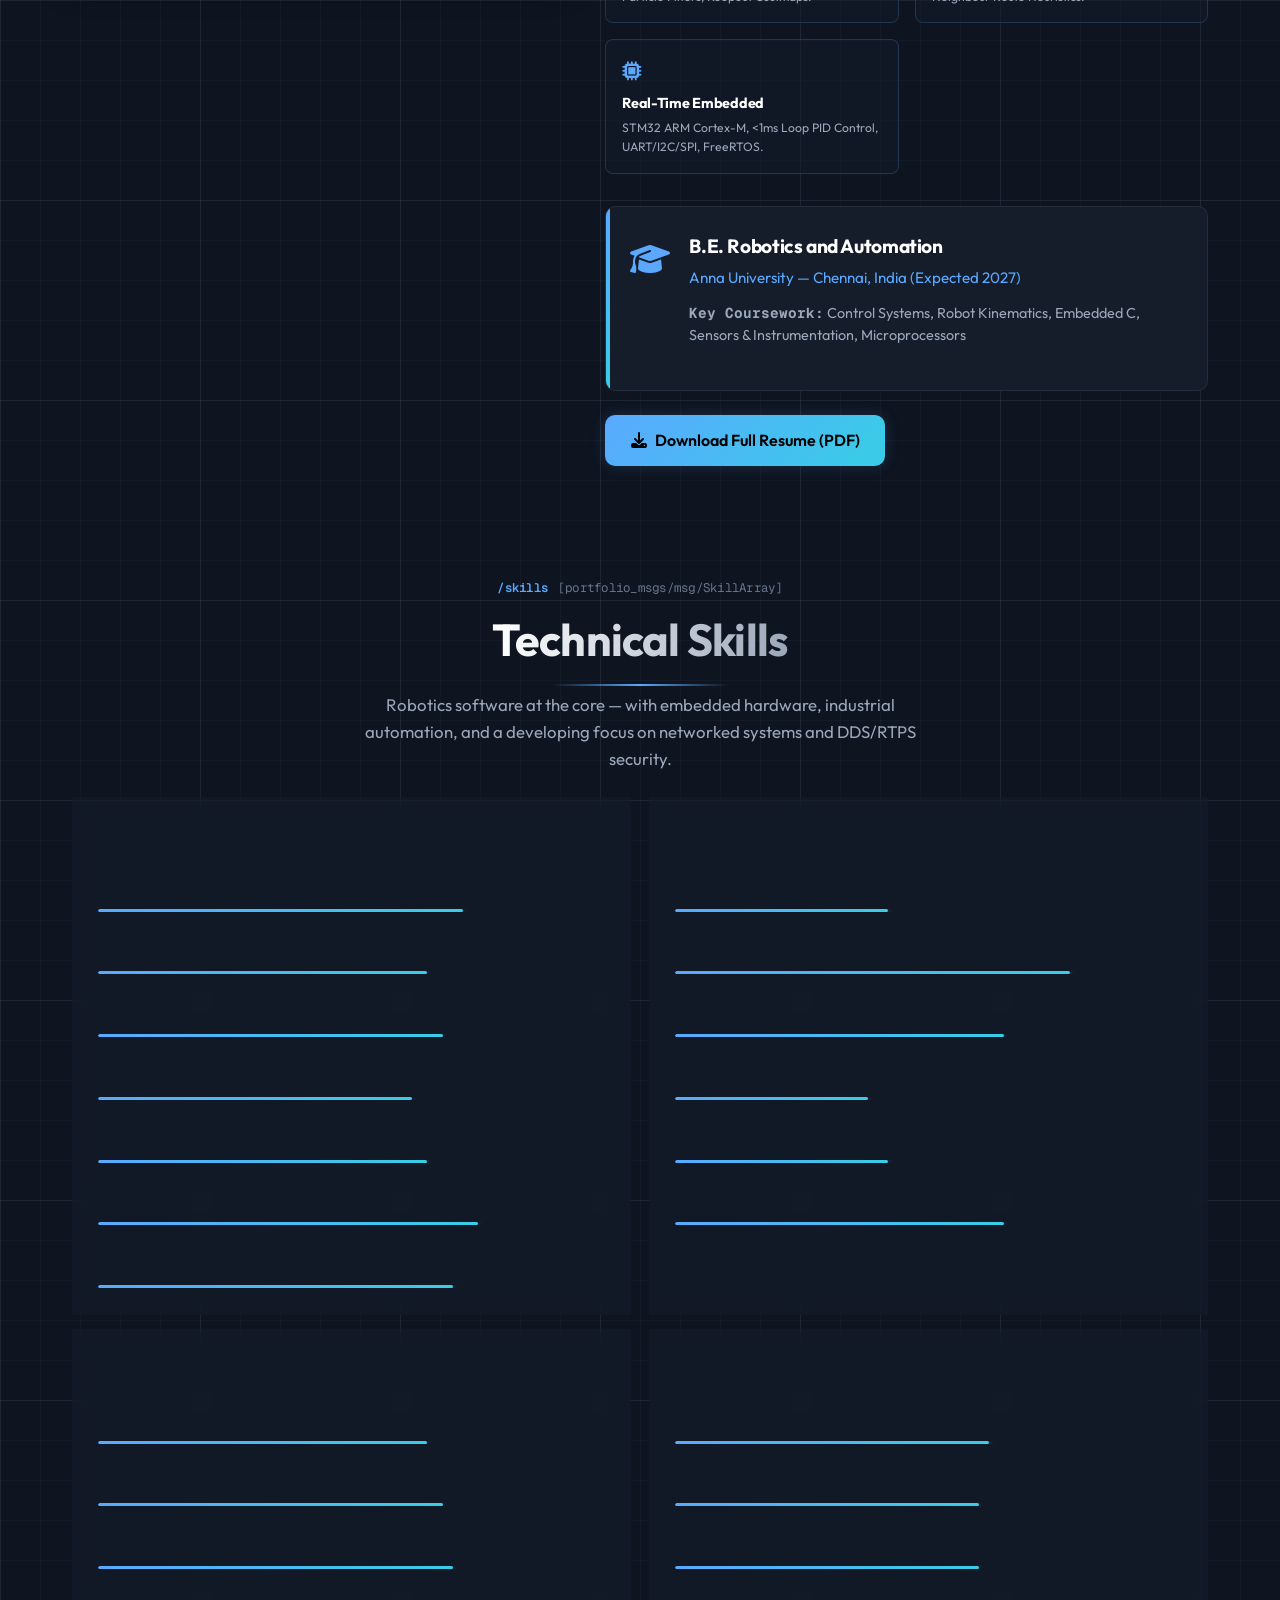
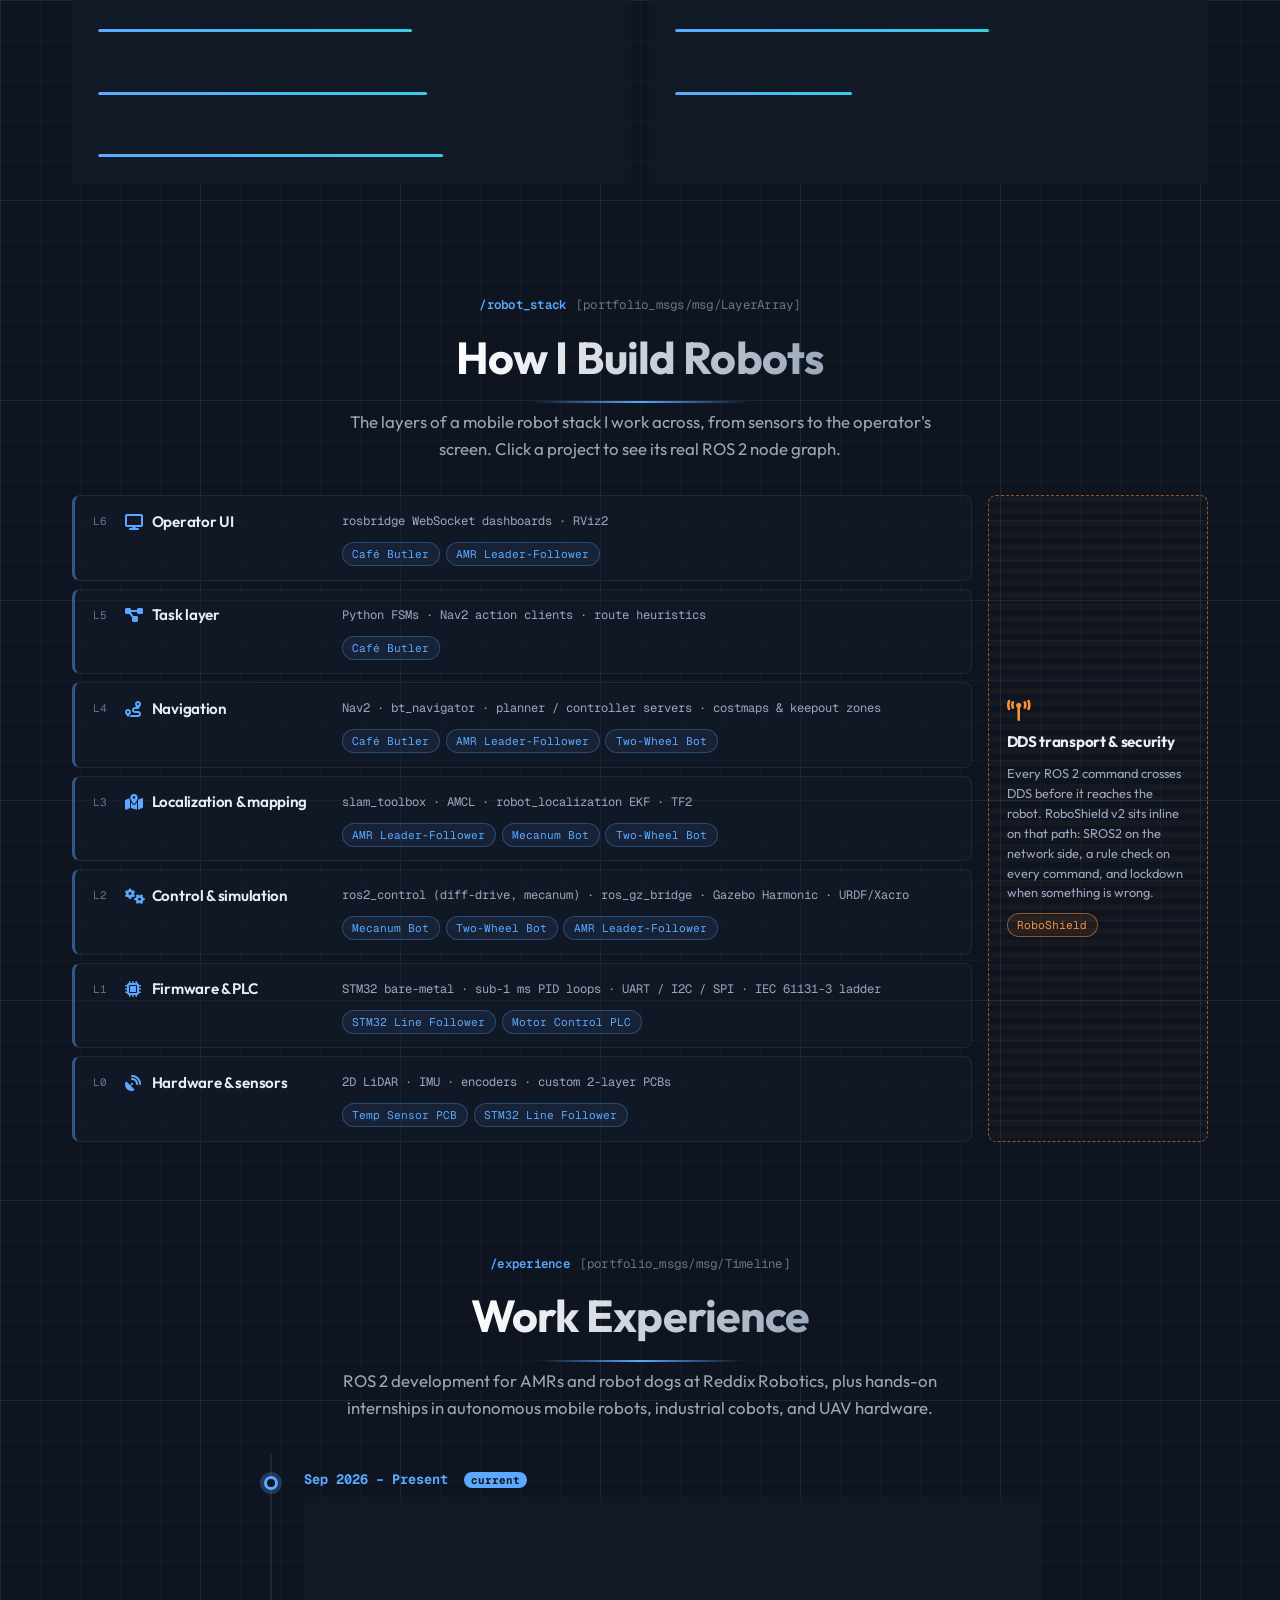
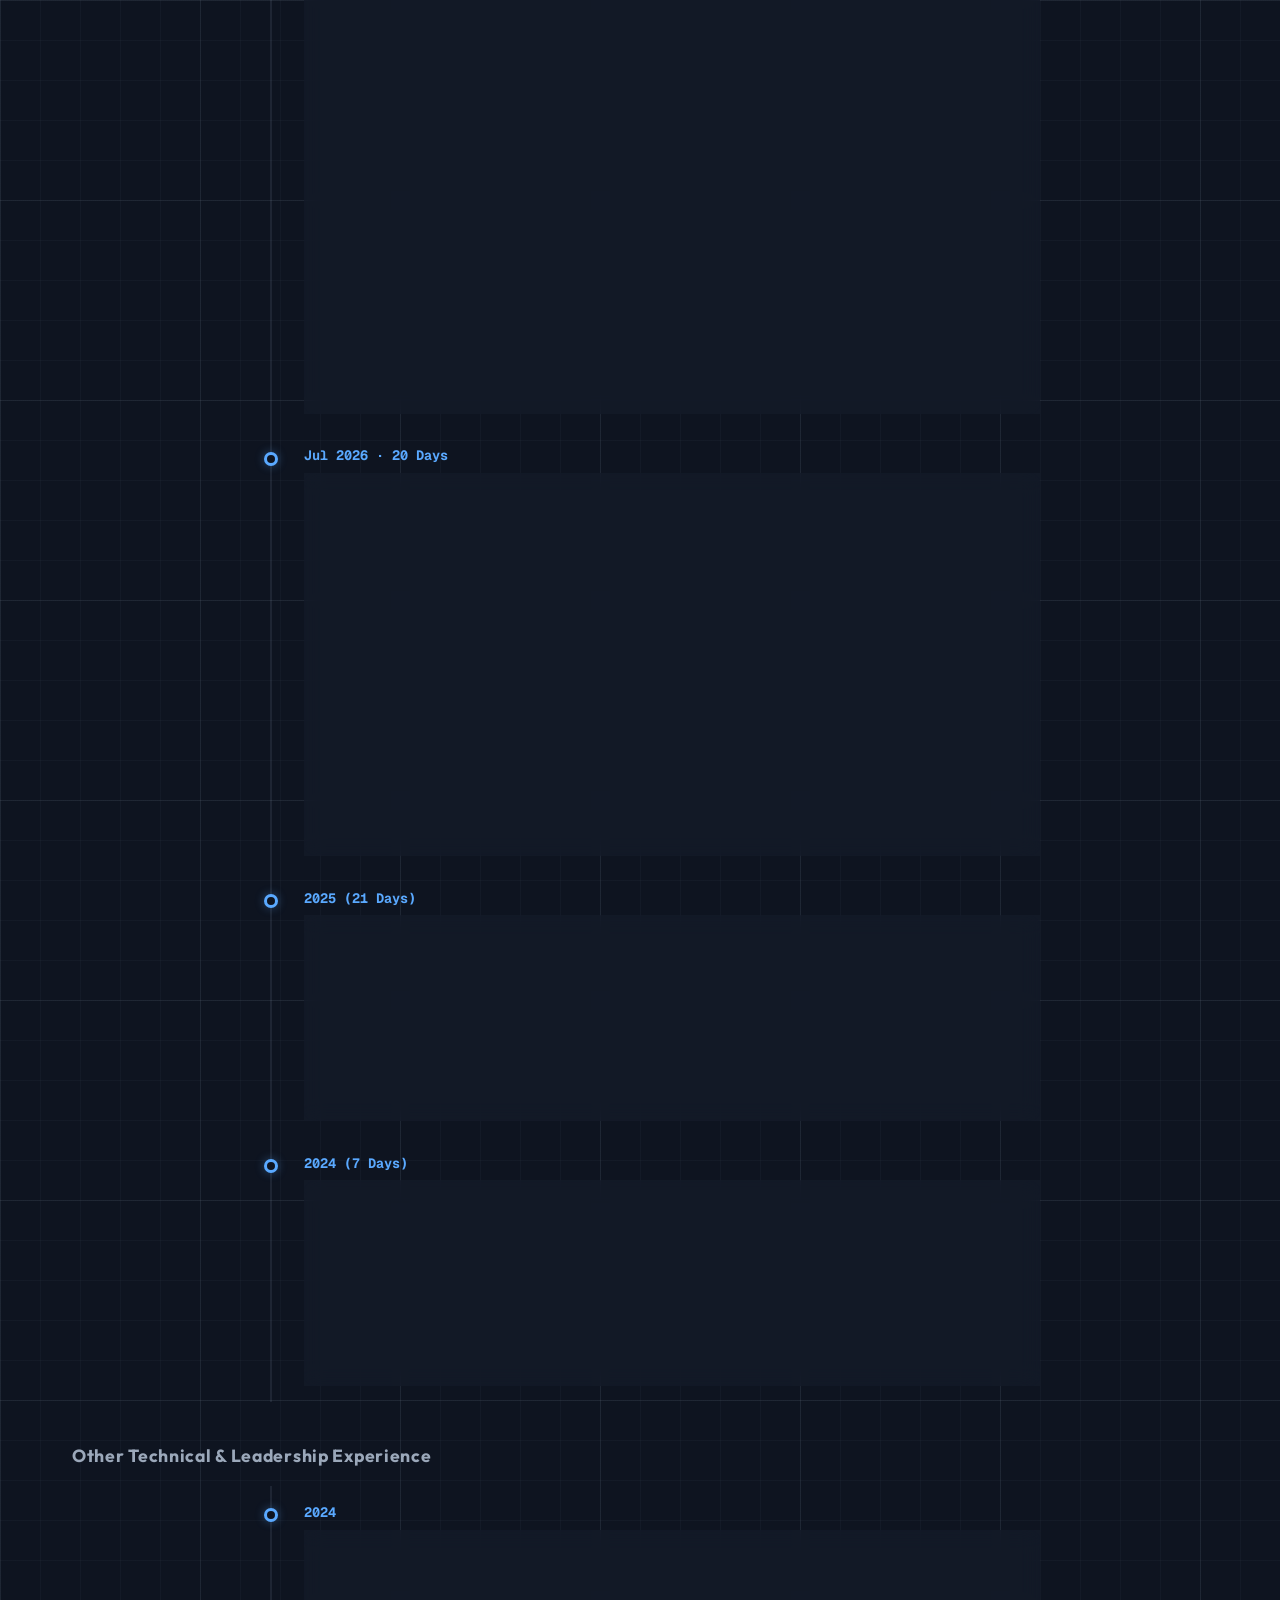
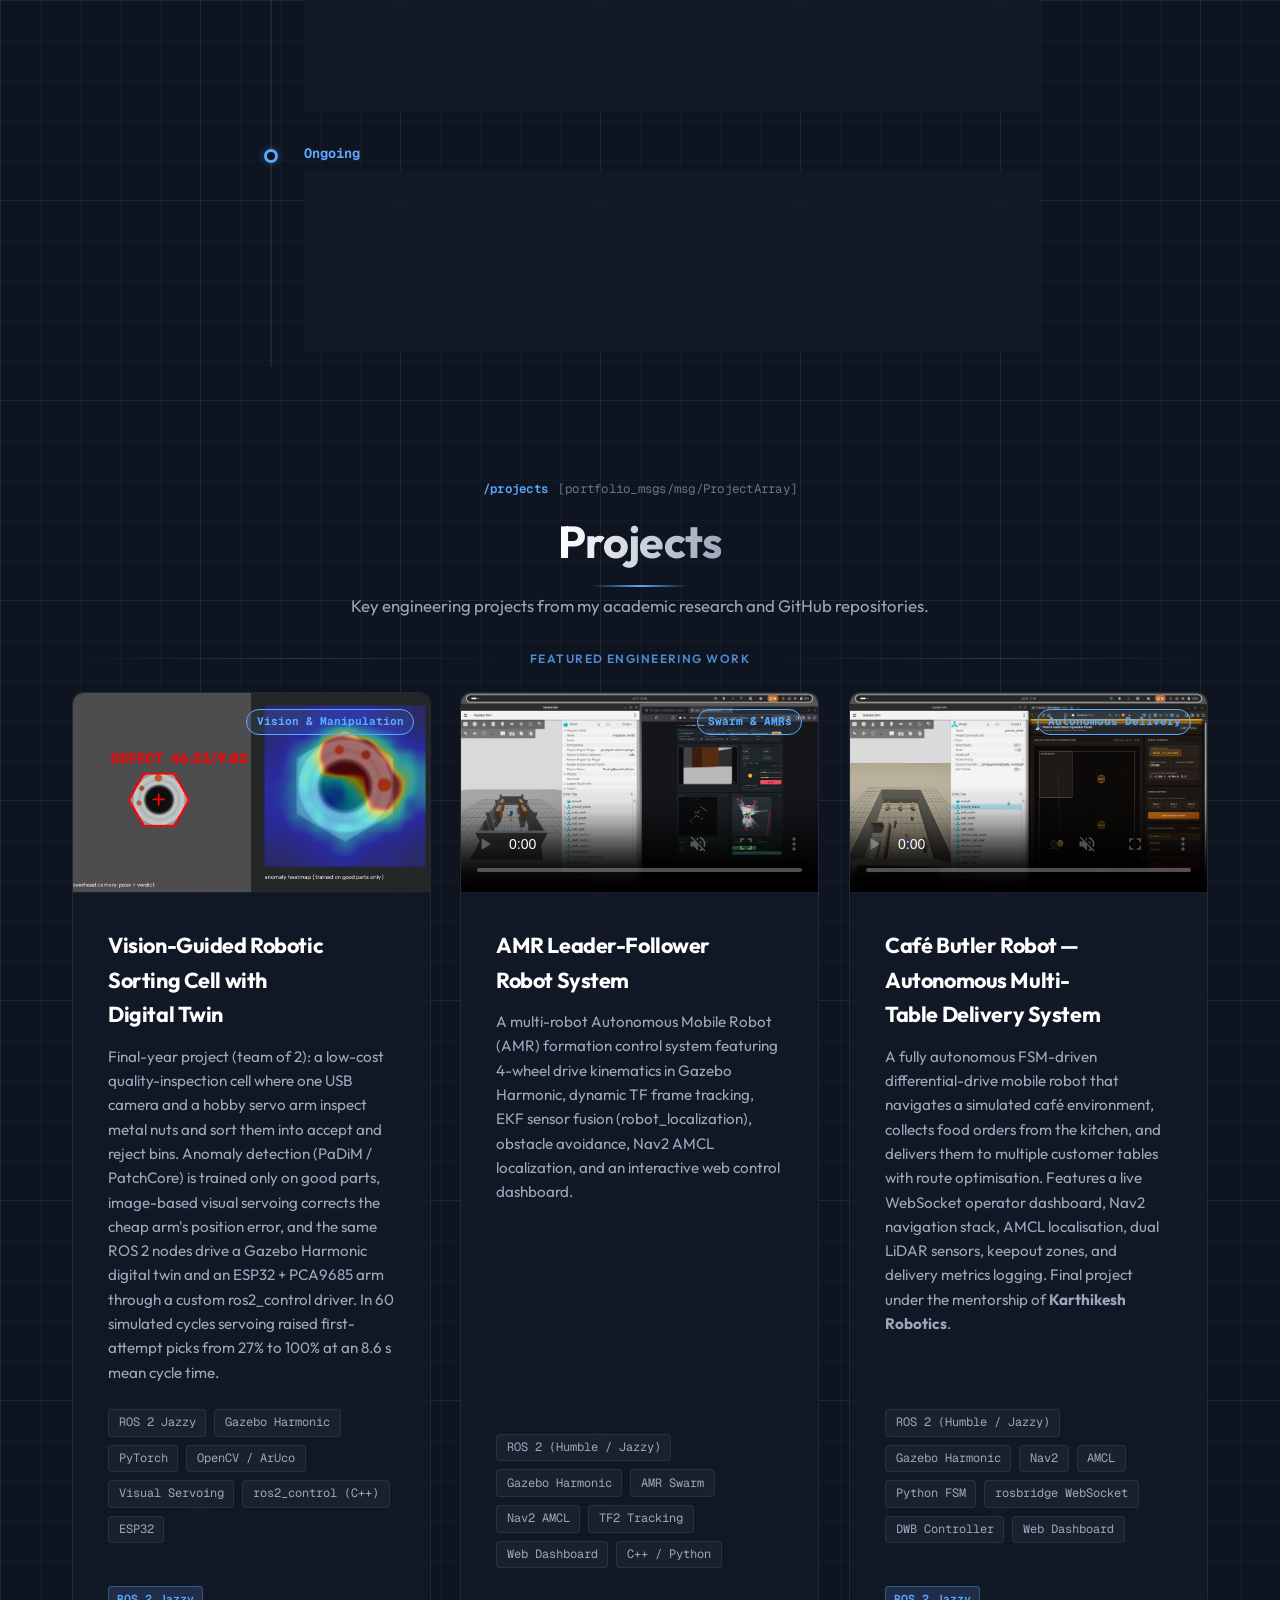
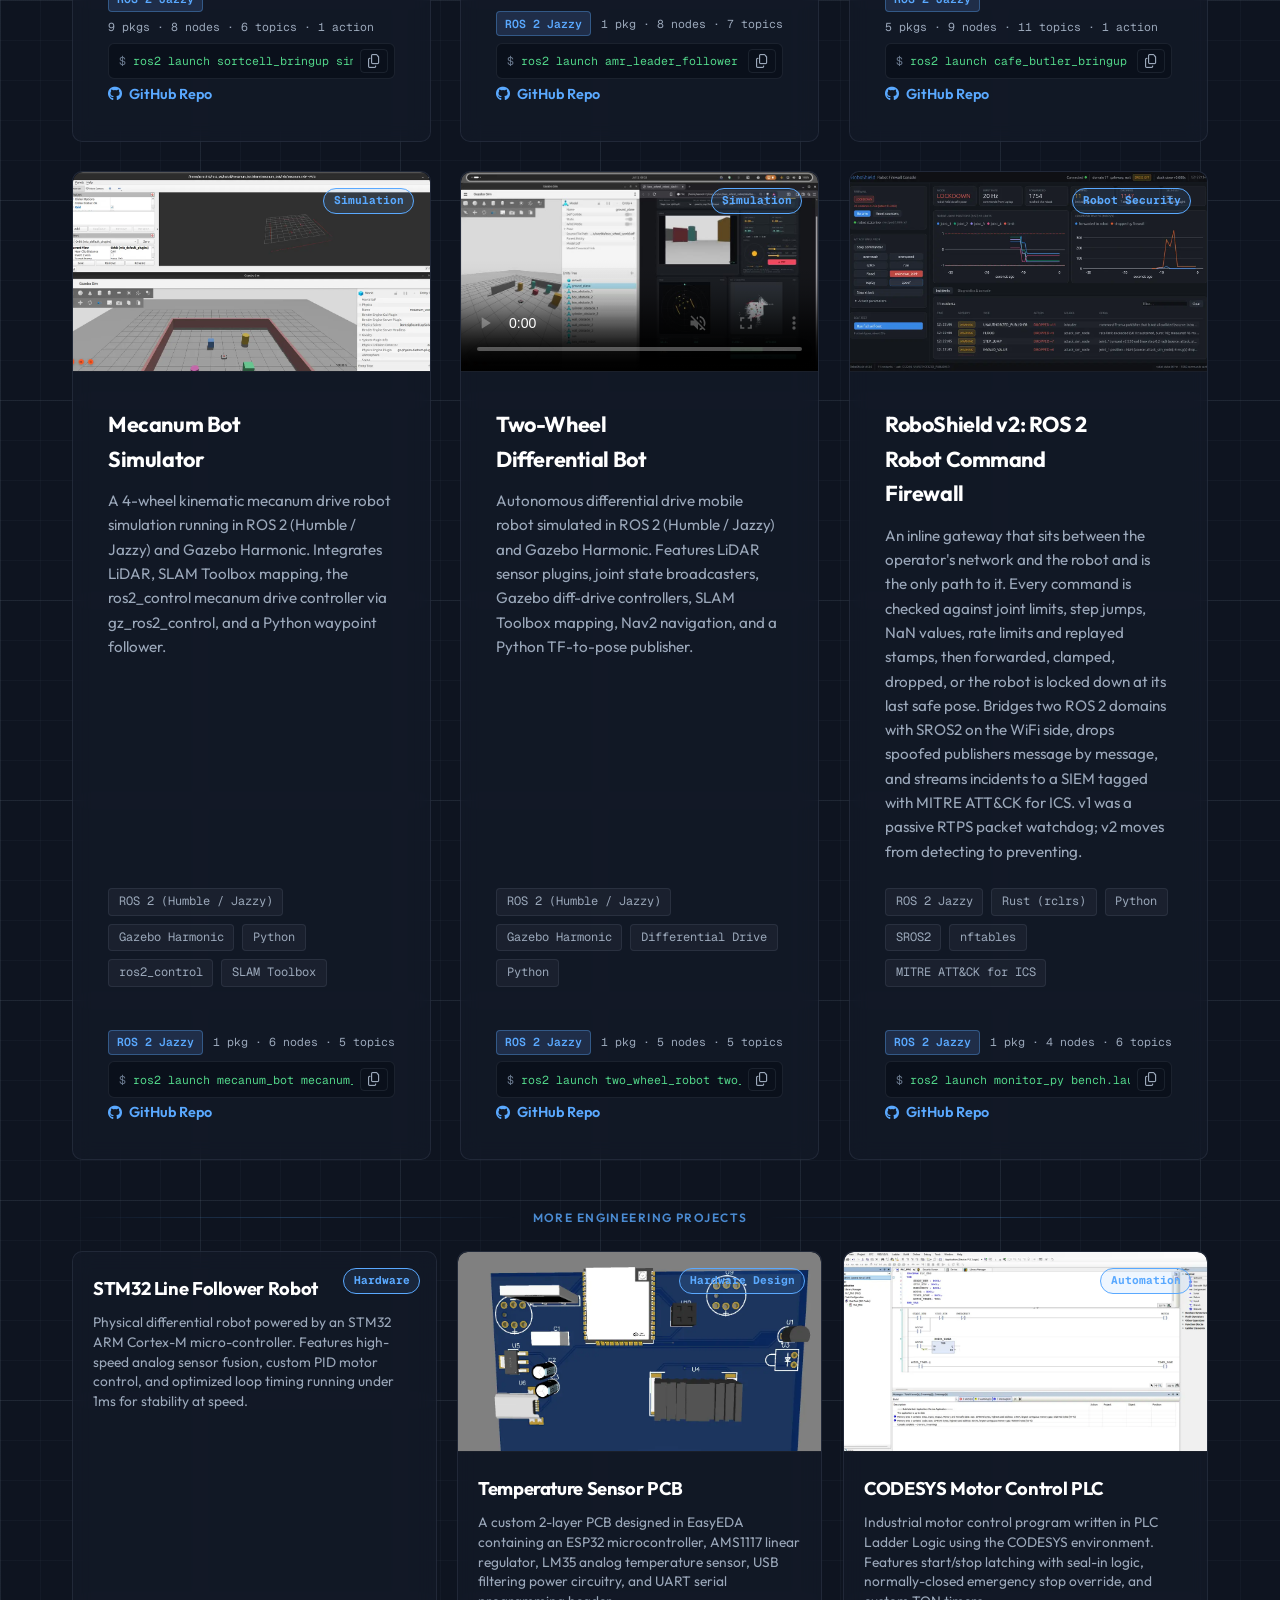
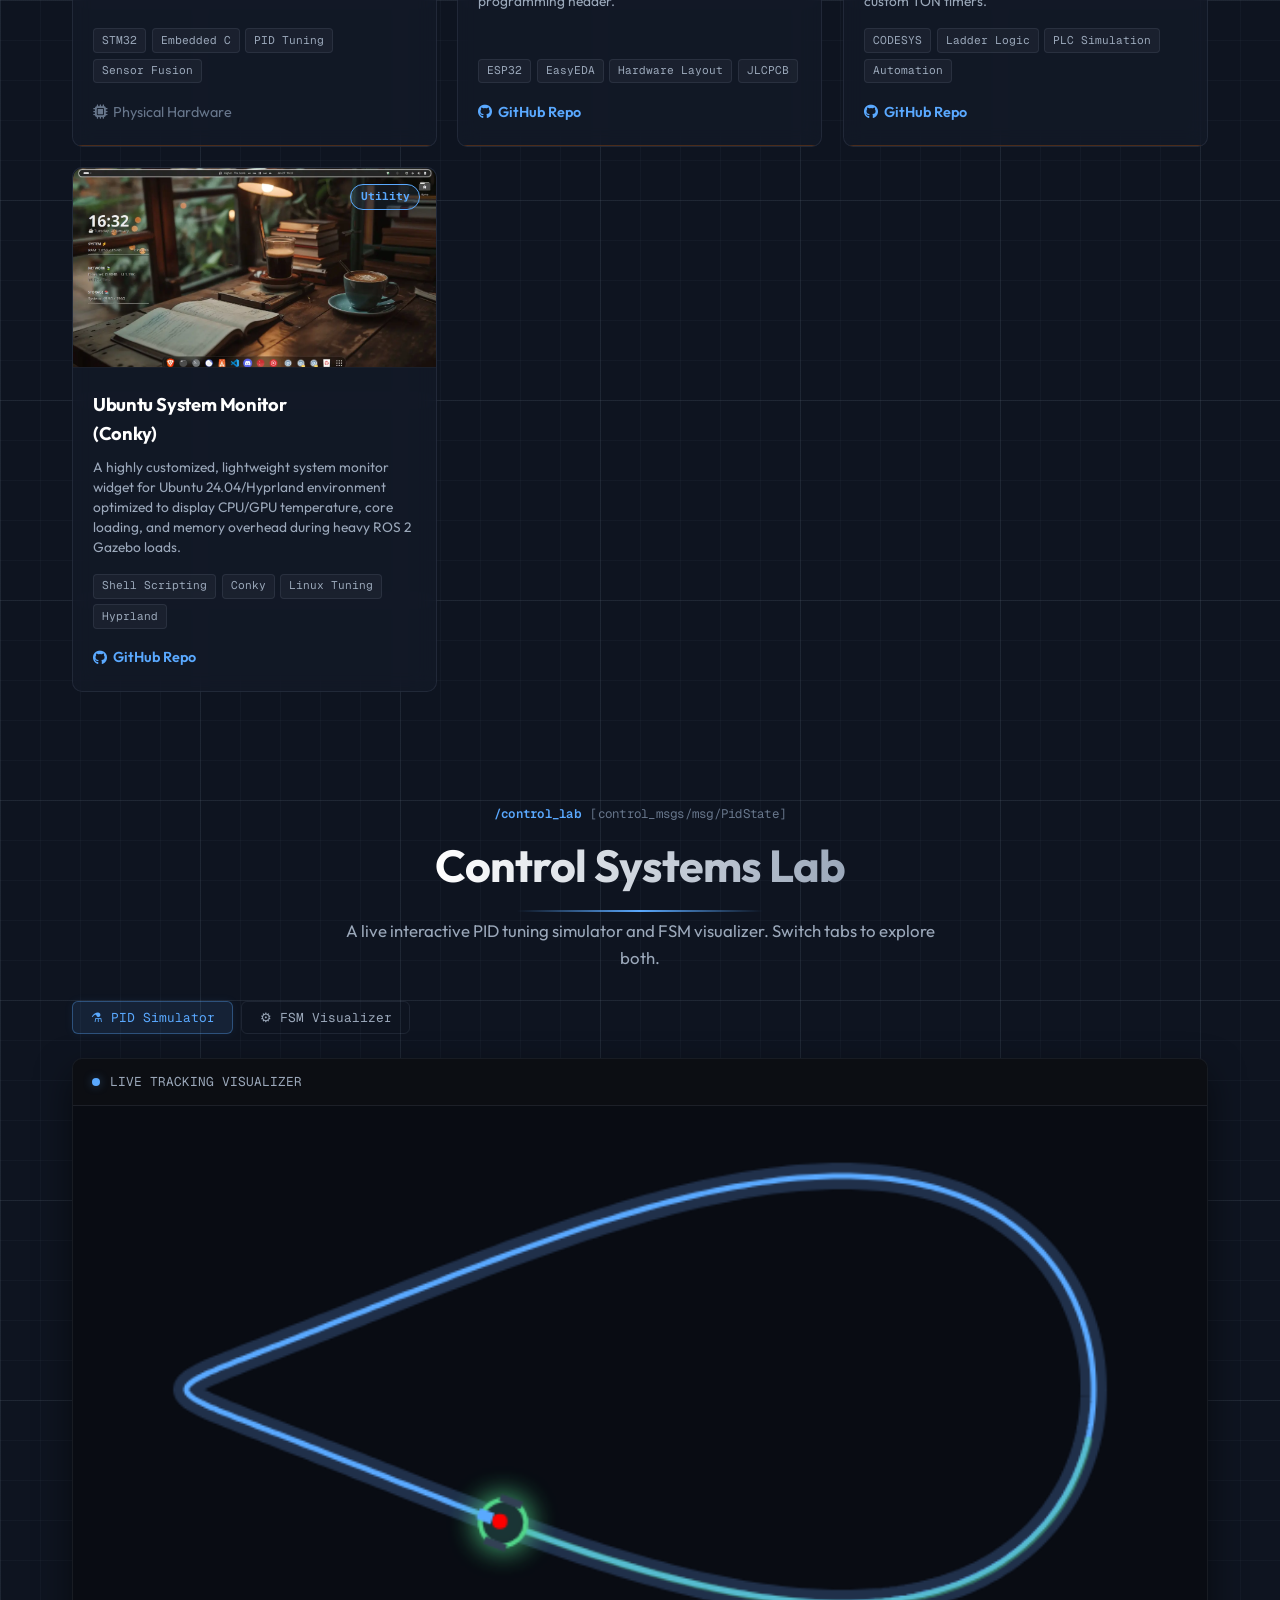
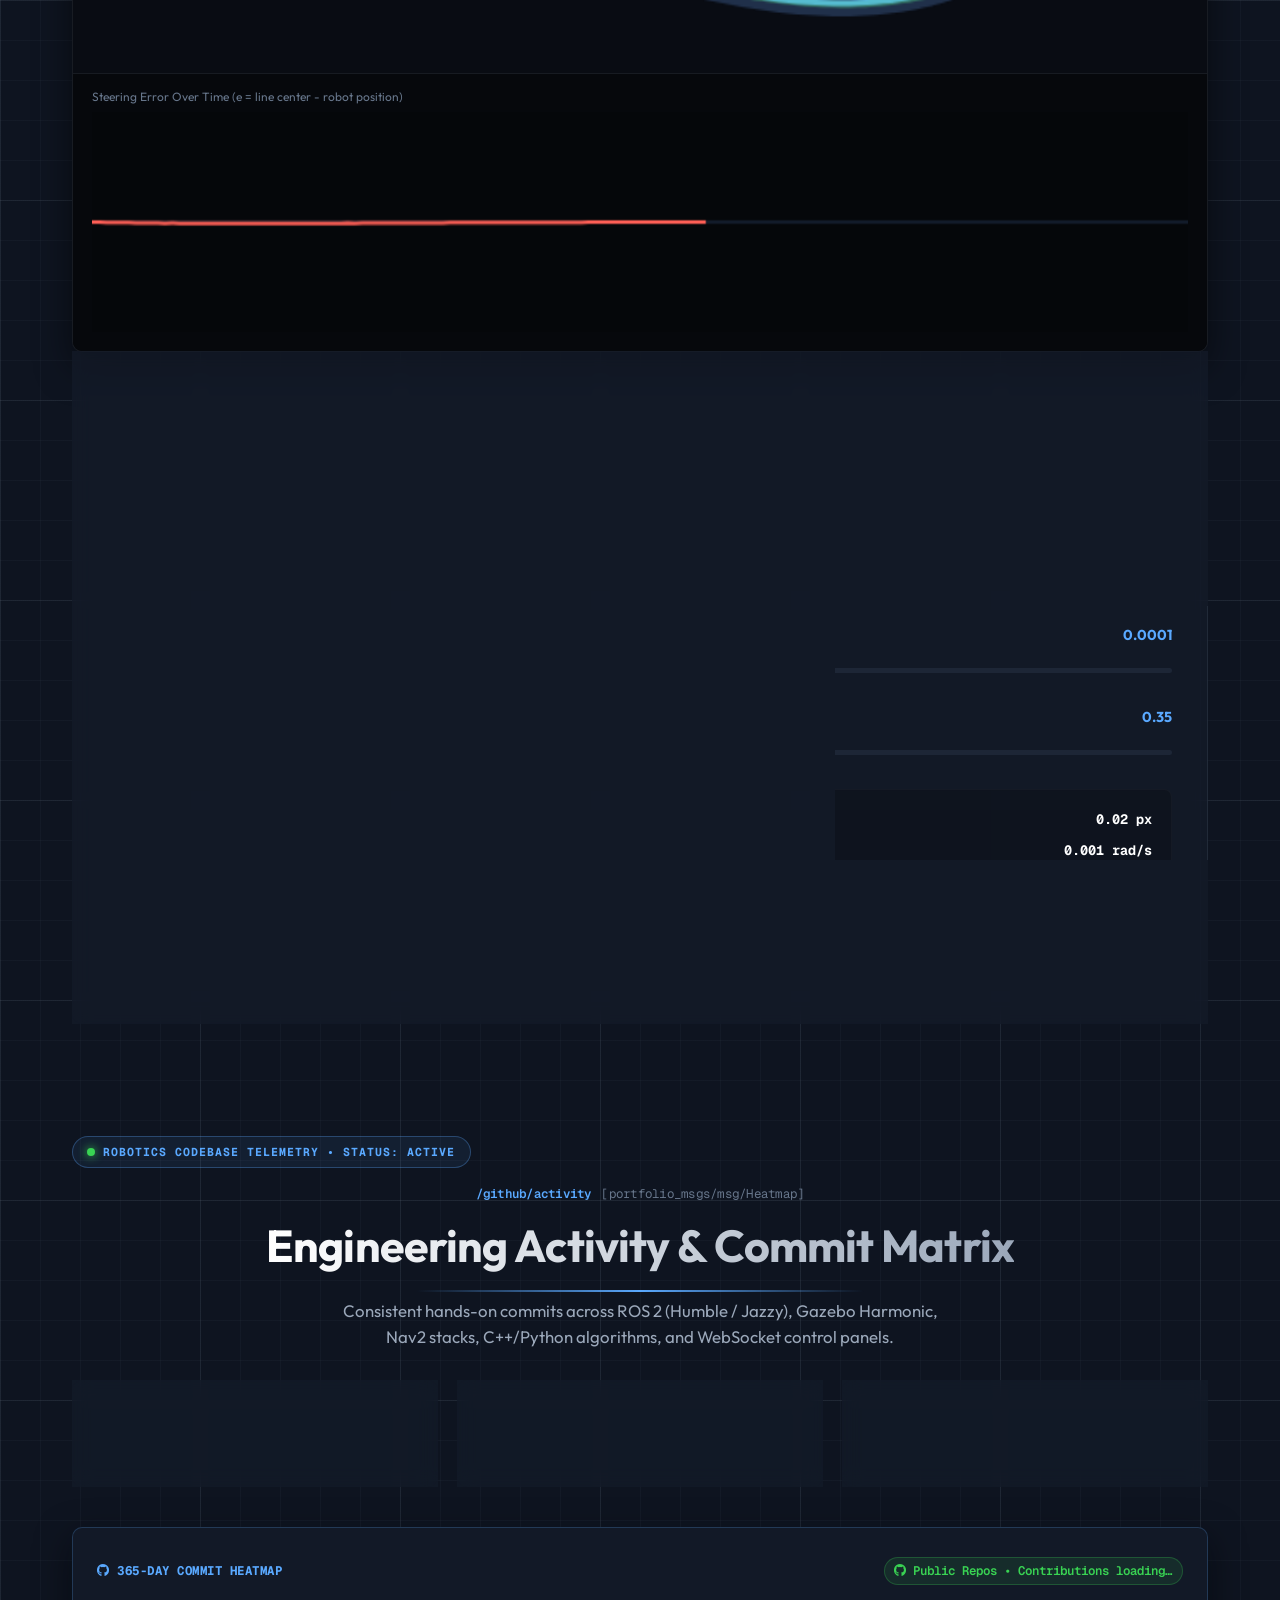
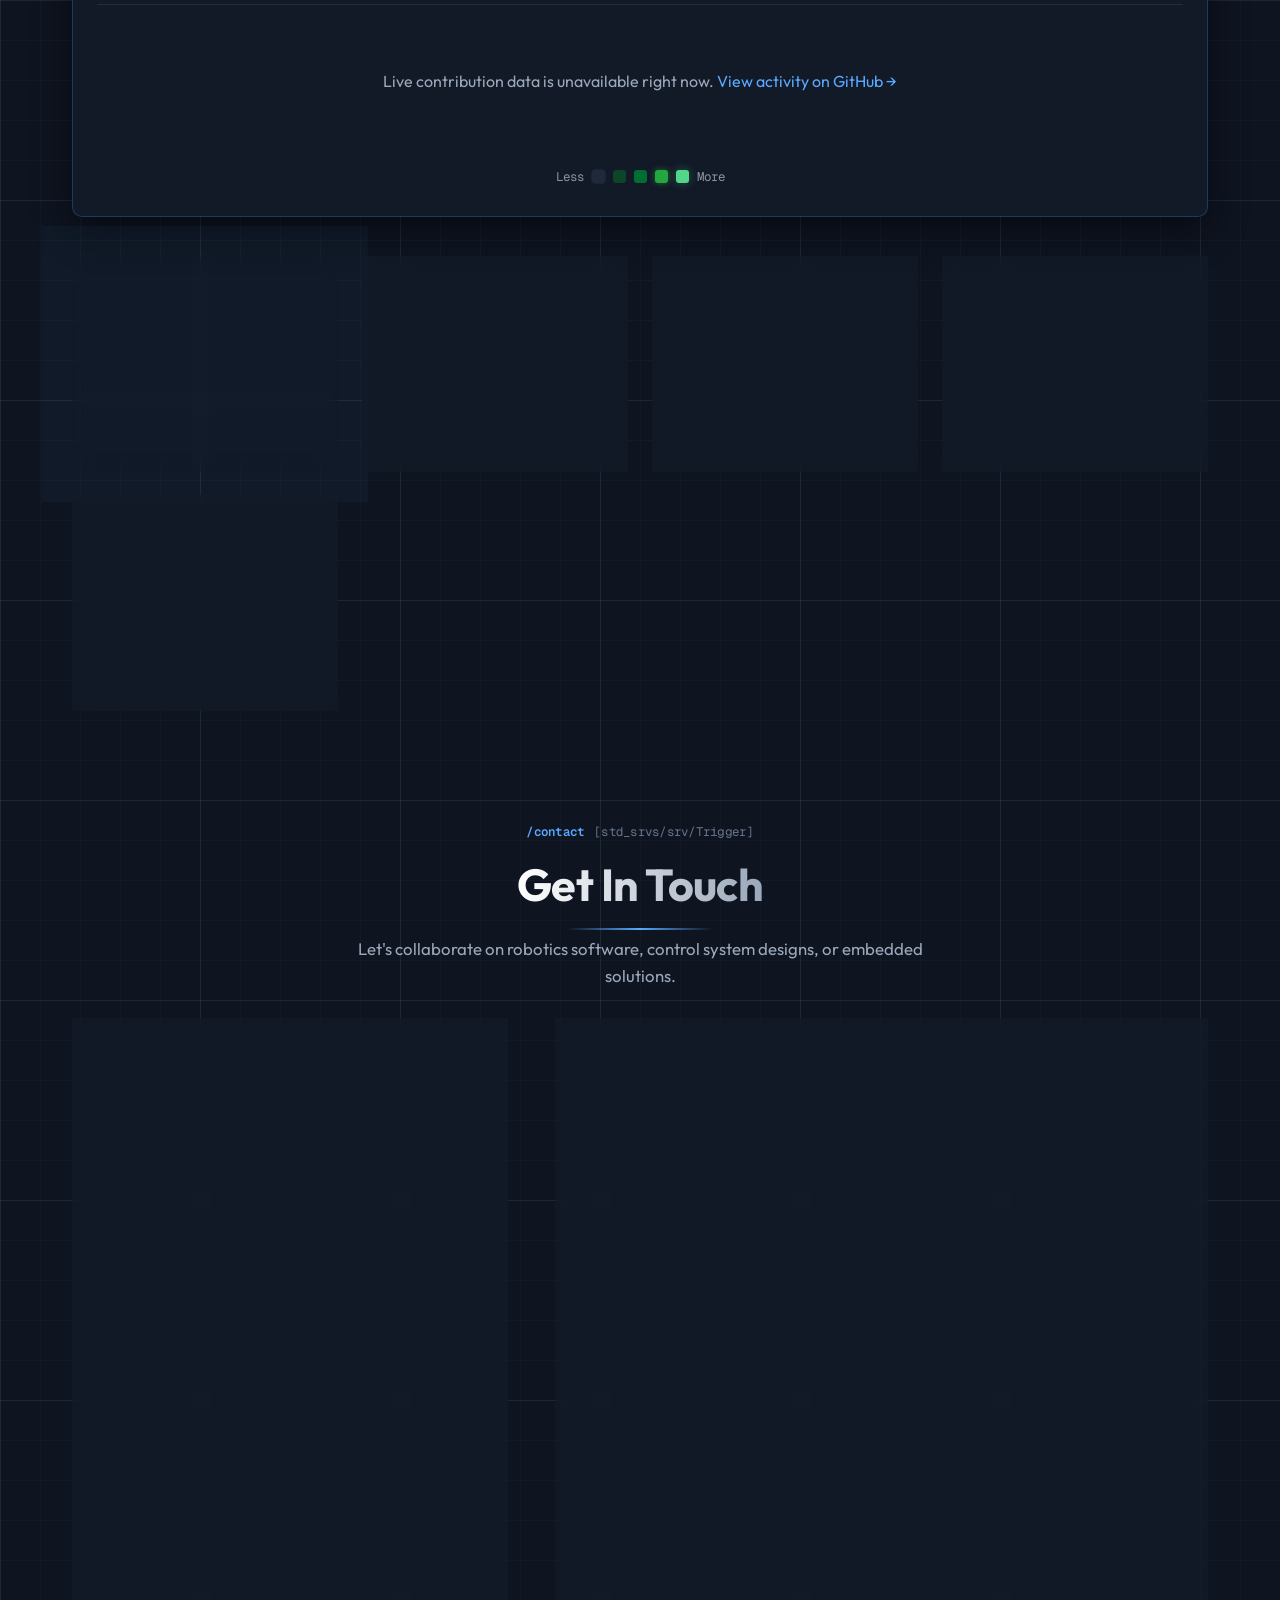
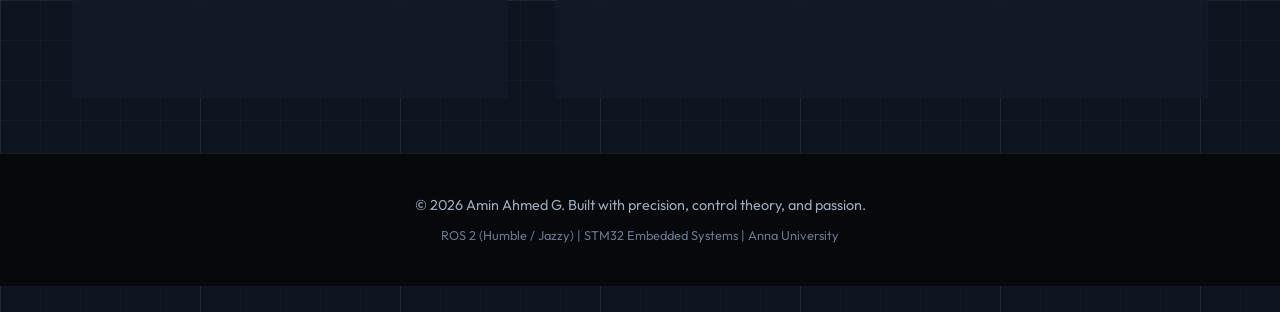
==== commit 1f7ae195: "List computer vision and manipulation skills in the site's structured data" ====
--- a/index.html
+++ b/index.html
@@ -27,7 +27,7 @@
     "url": "https://amin-ahmed-g.github.io/Protofolio/",
     "alumniOf": { "@type": "CollegeOrUniversity", "name": "Anna University" },
     "address": { "@type": "PostalAddress", "addressLocality": "Chennai", "addressCountry": "IN" },
-    "knowsAbout": ["ROS 2", "Nav2", "Gazebo", "SLAM", "DDS/RTPS", "STM32", "PID control", "C++", "Python", "Rust"],
+    "knowsAbout": ["ROS 2", "Nav2", "Gazebo", "SLAM", "DDS/RTPS", "STM32", "PID control", "C++", "Python", "Rust", "Computer vision", "Anomaly detection", "Visual servoing", "MoveIt 2"],
     "sameAs": ["https://github.com/Amin-Ahmed-G", "https://www.linkedin.com/in/amin-ahmed-g/"]
   }
   </script>
